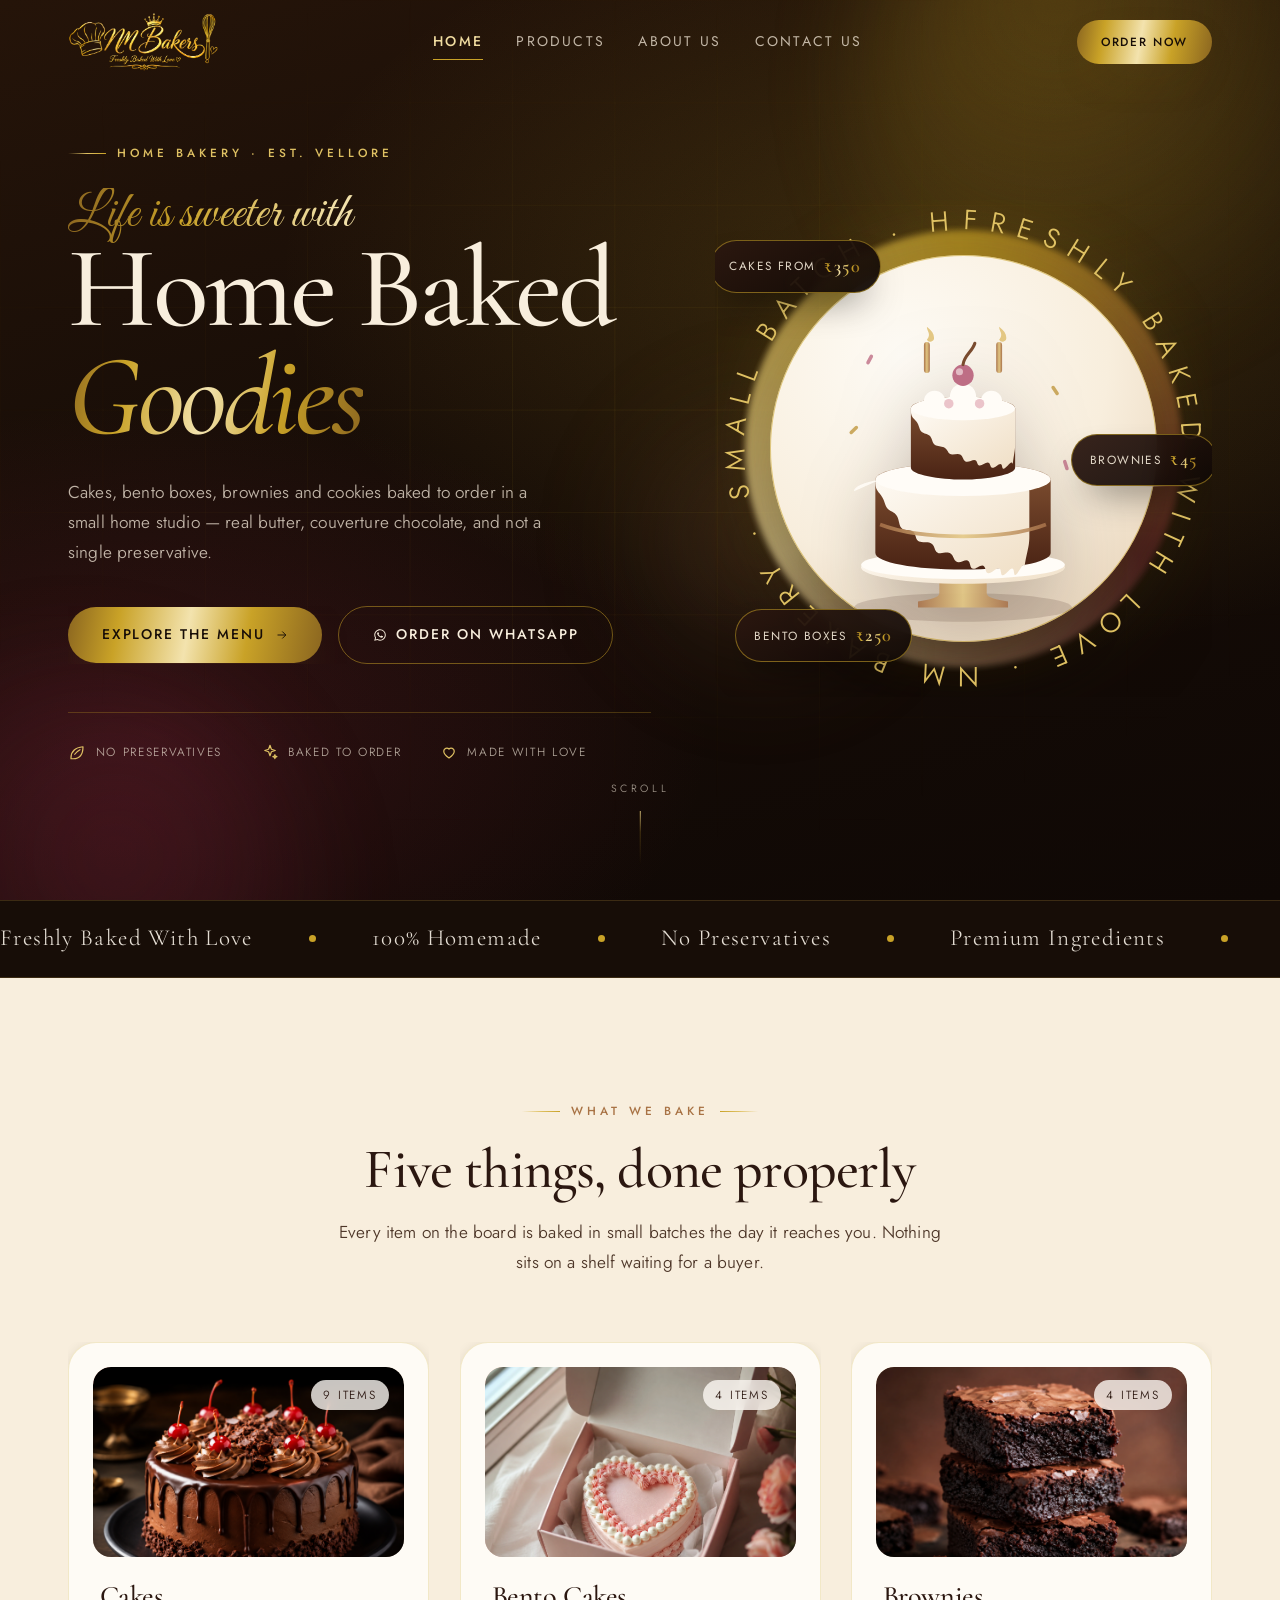
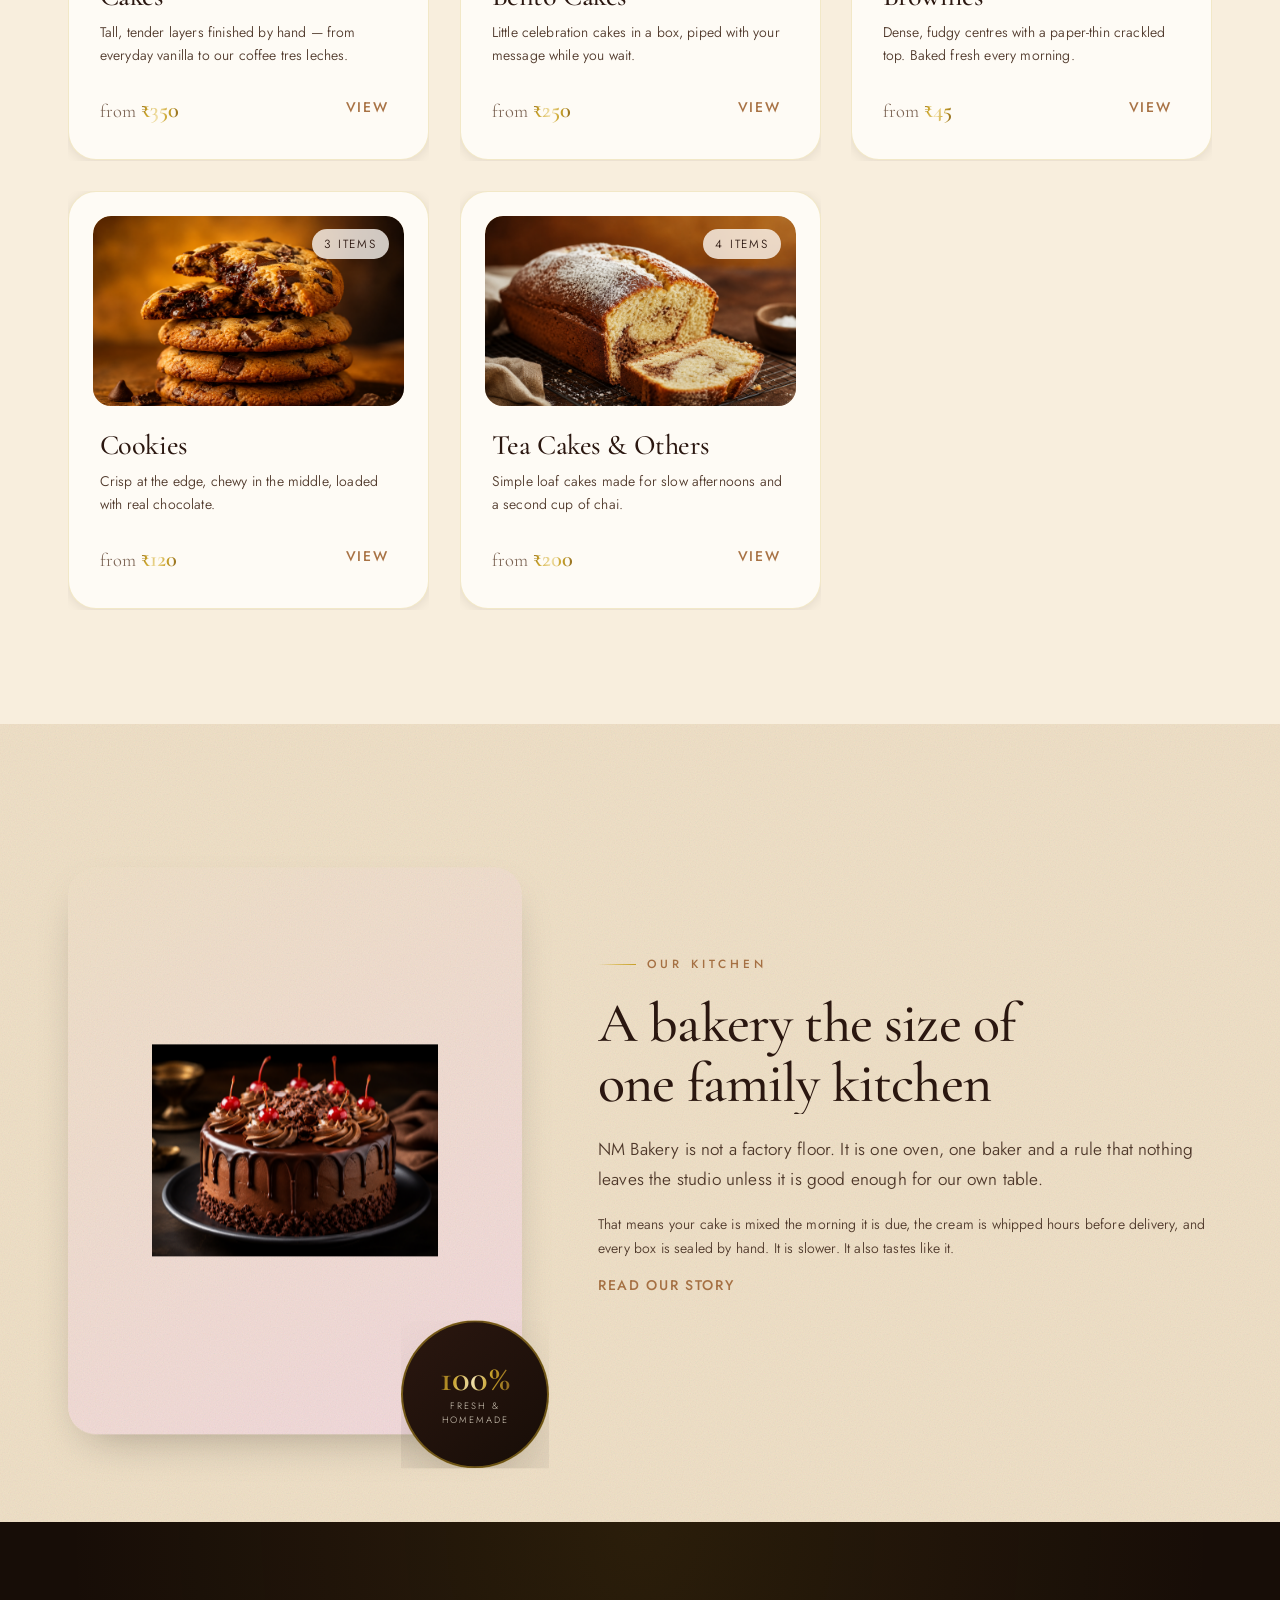
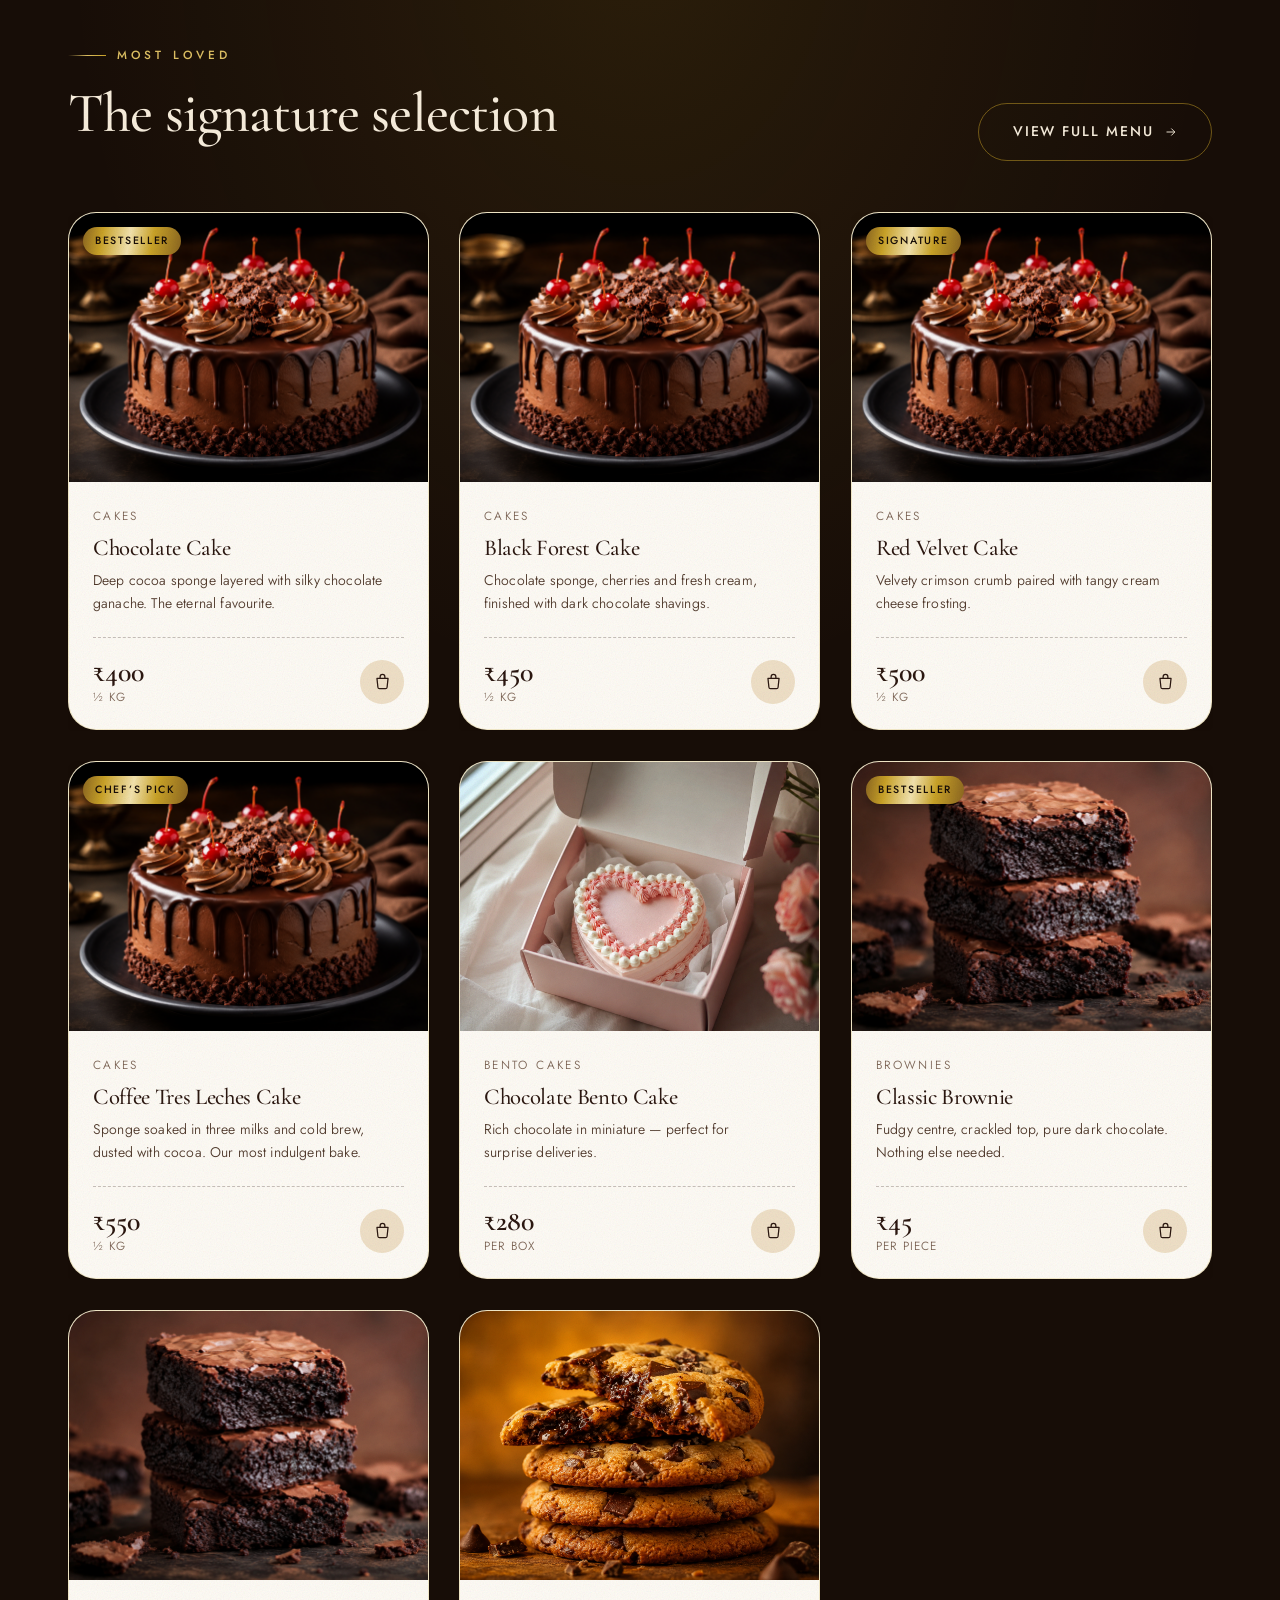
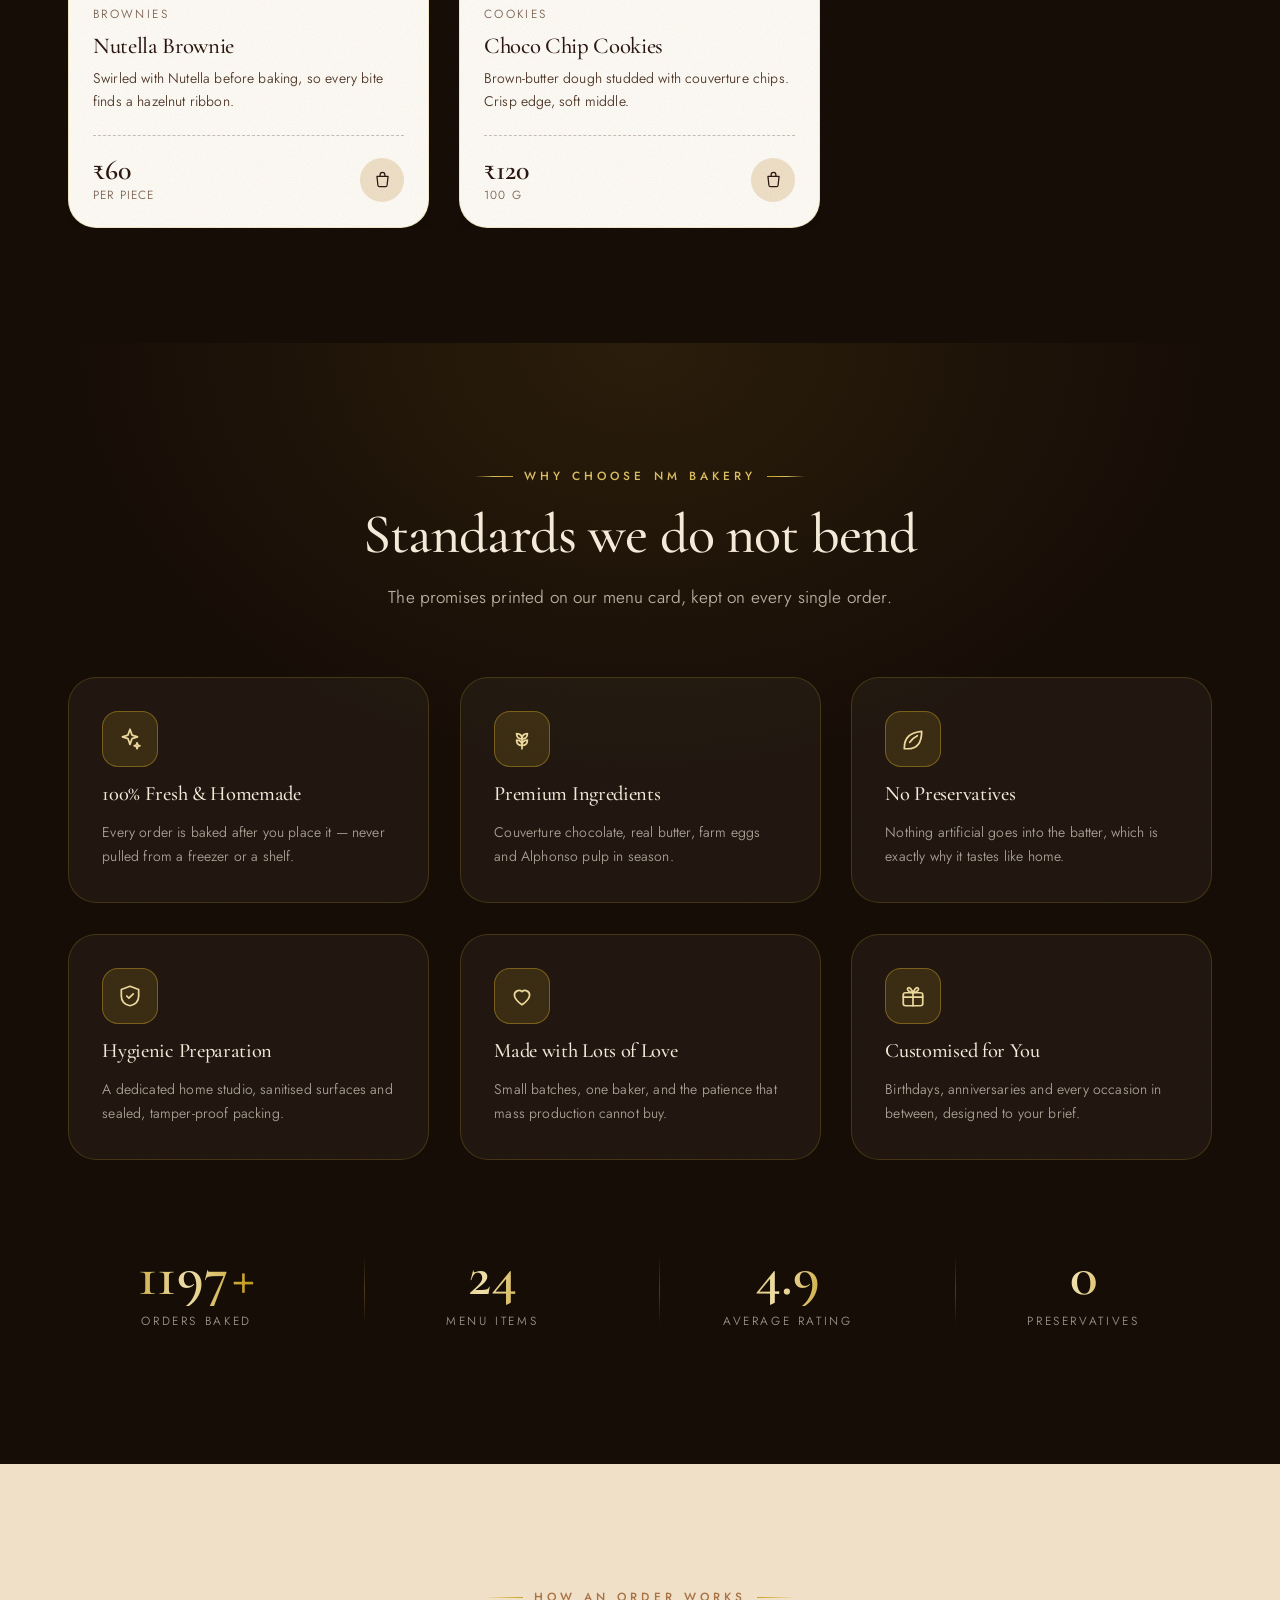
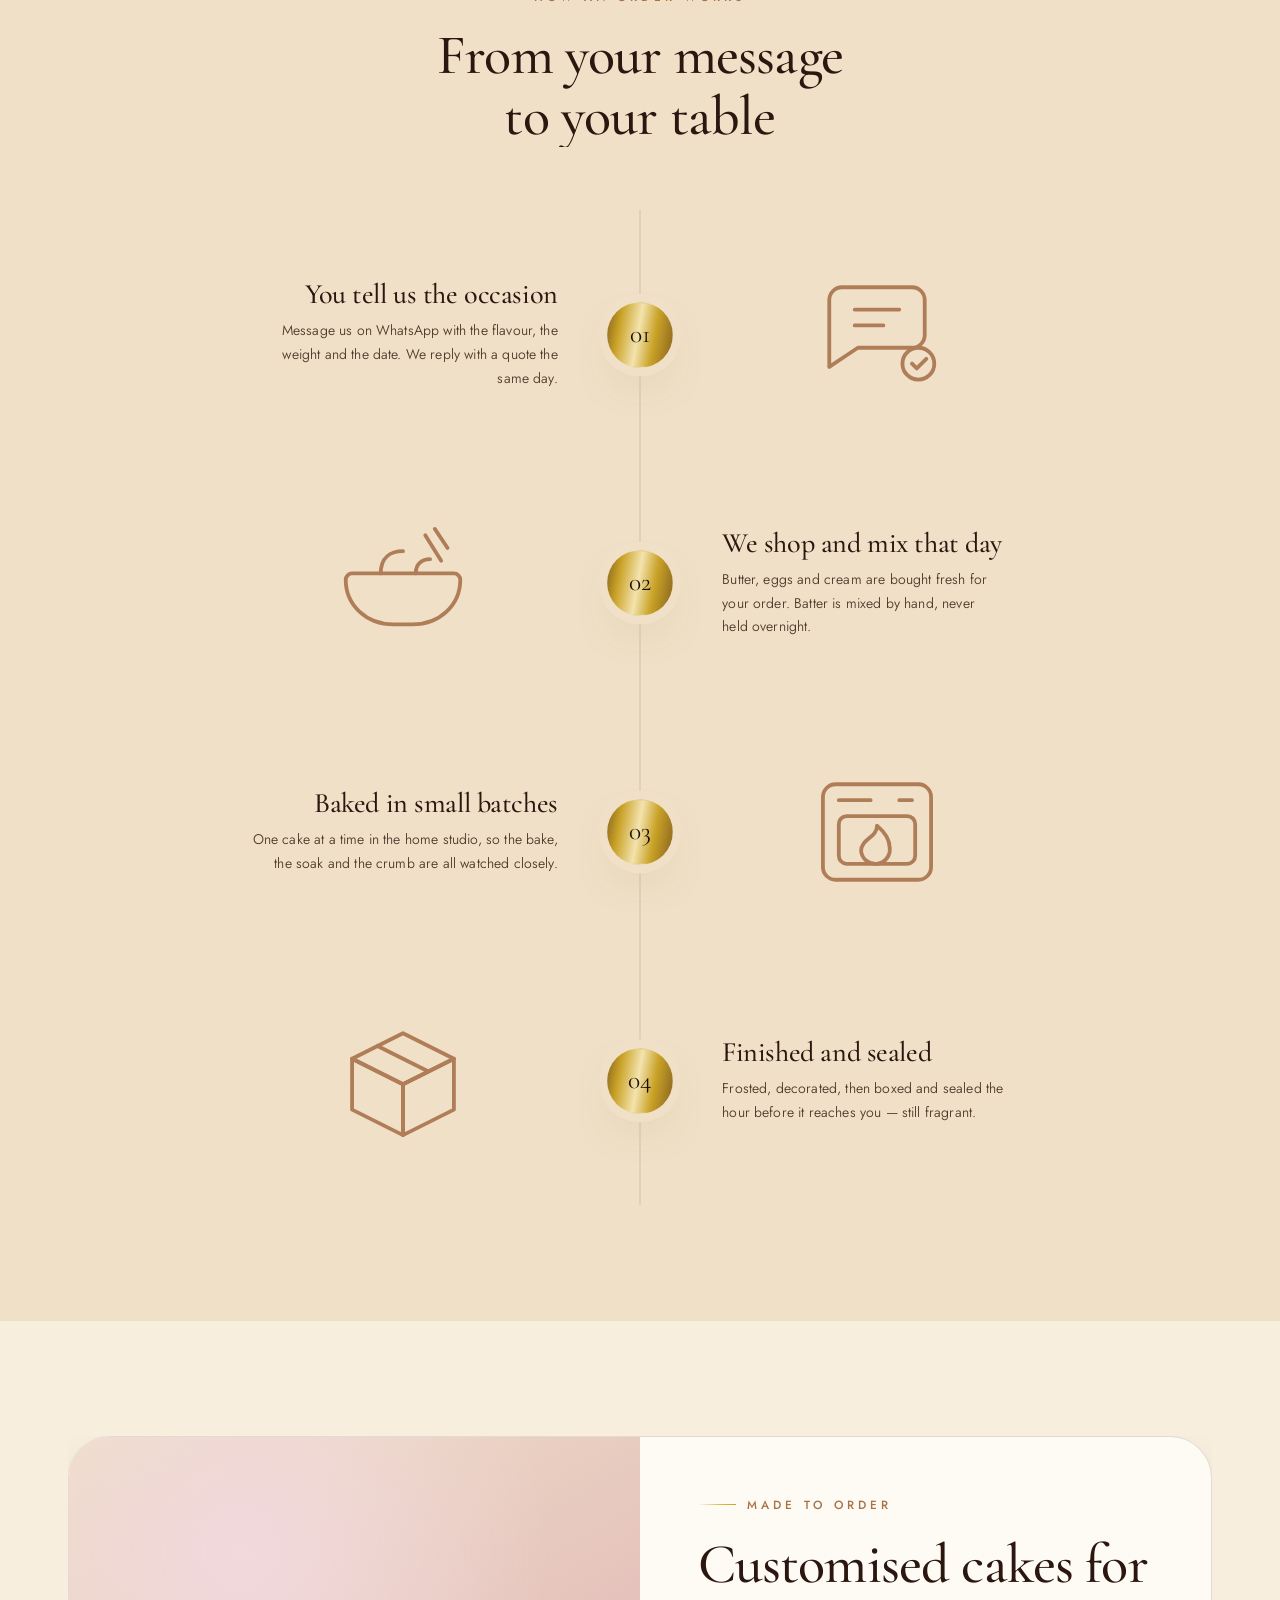
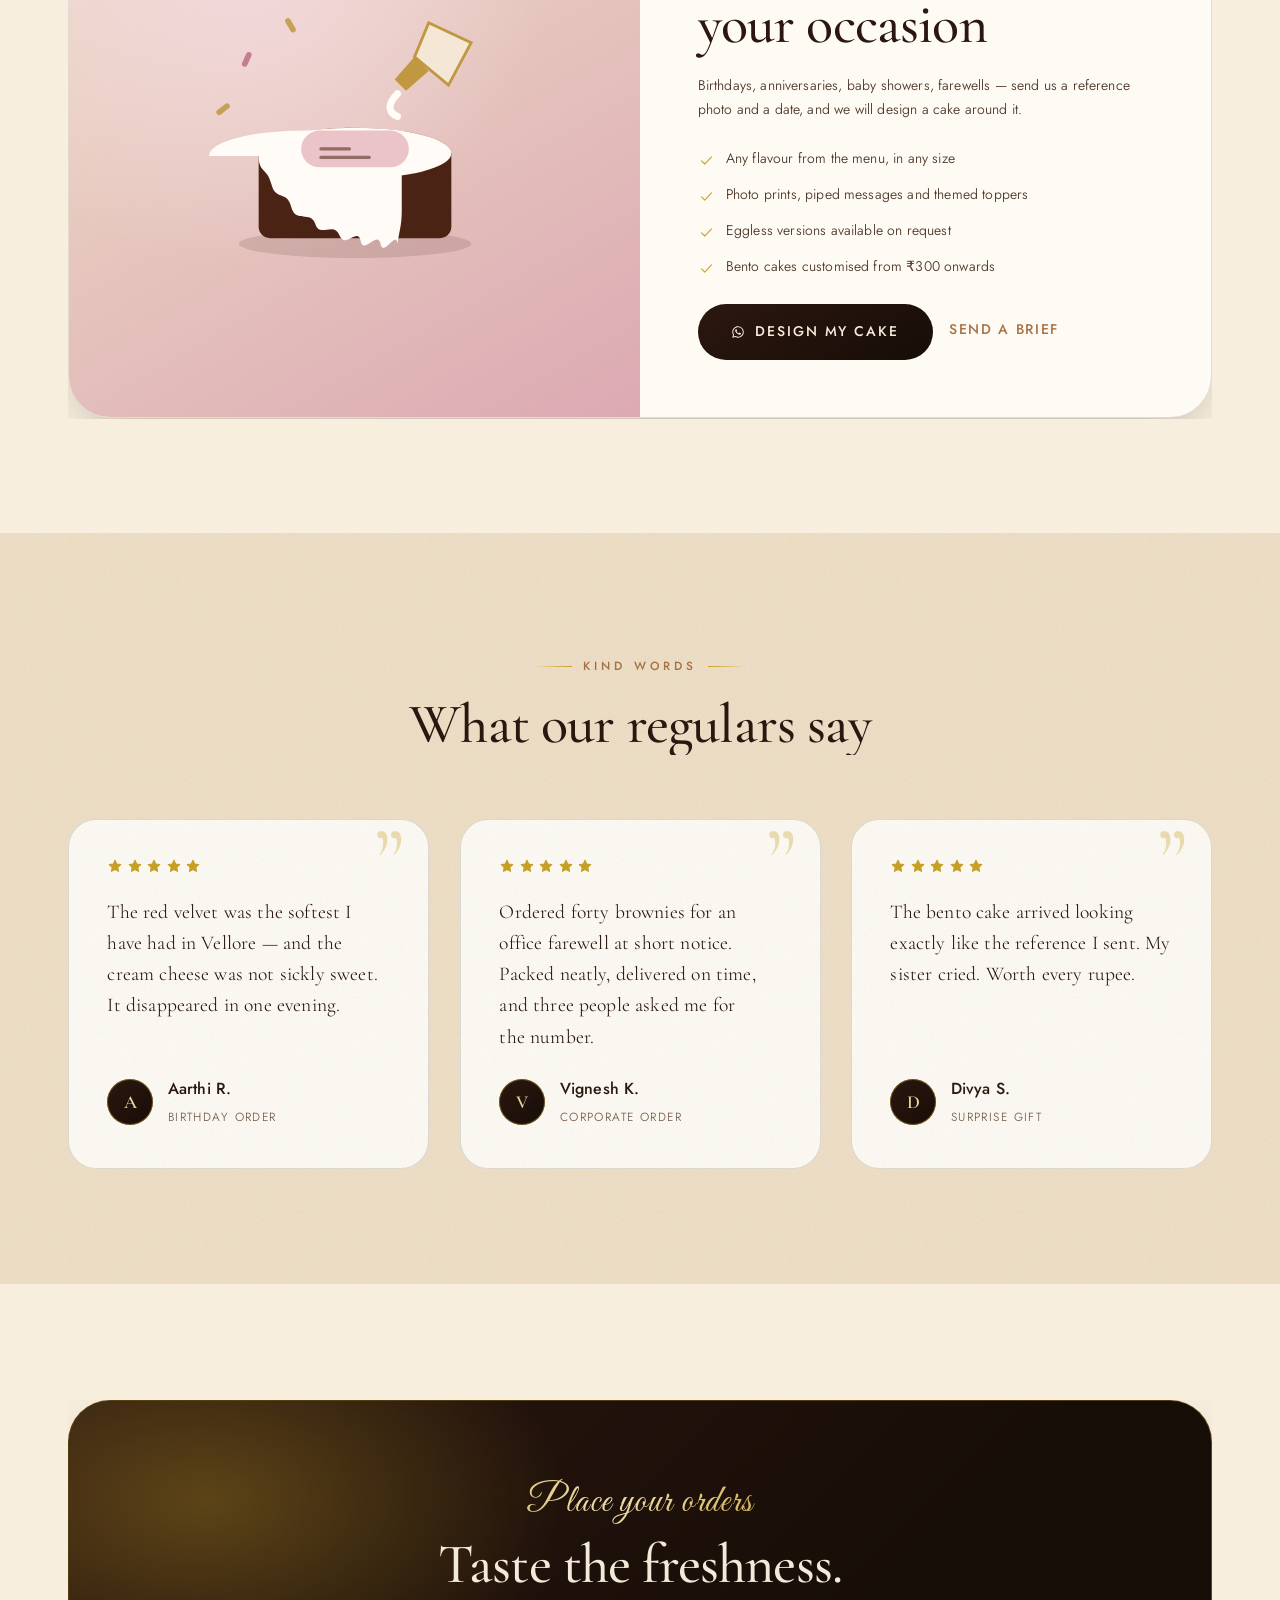
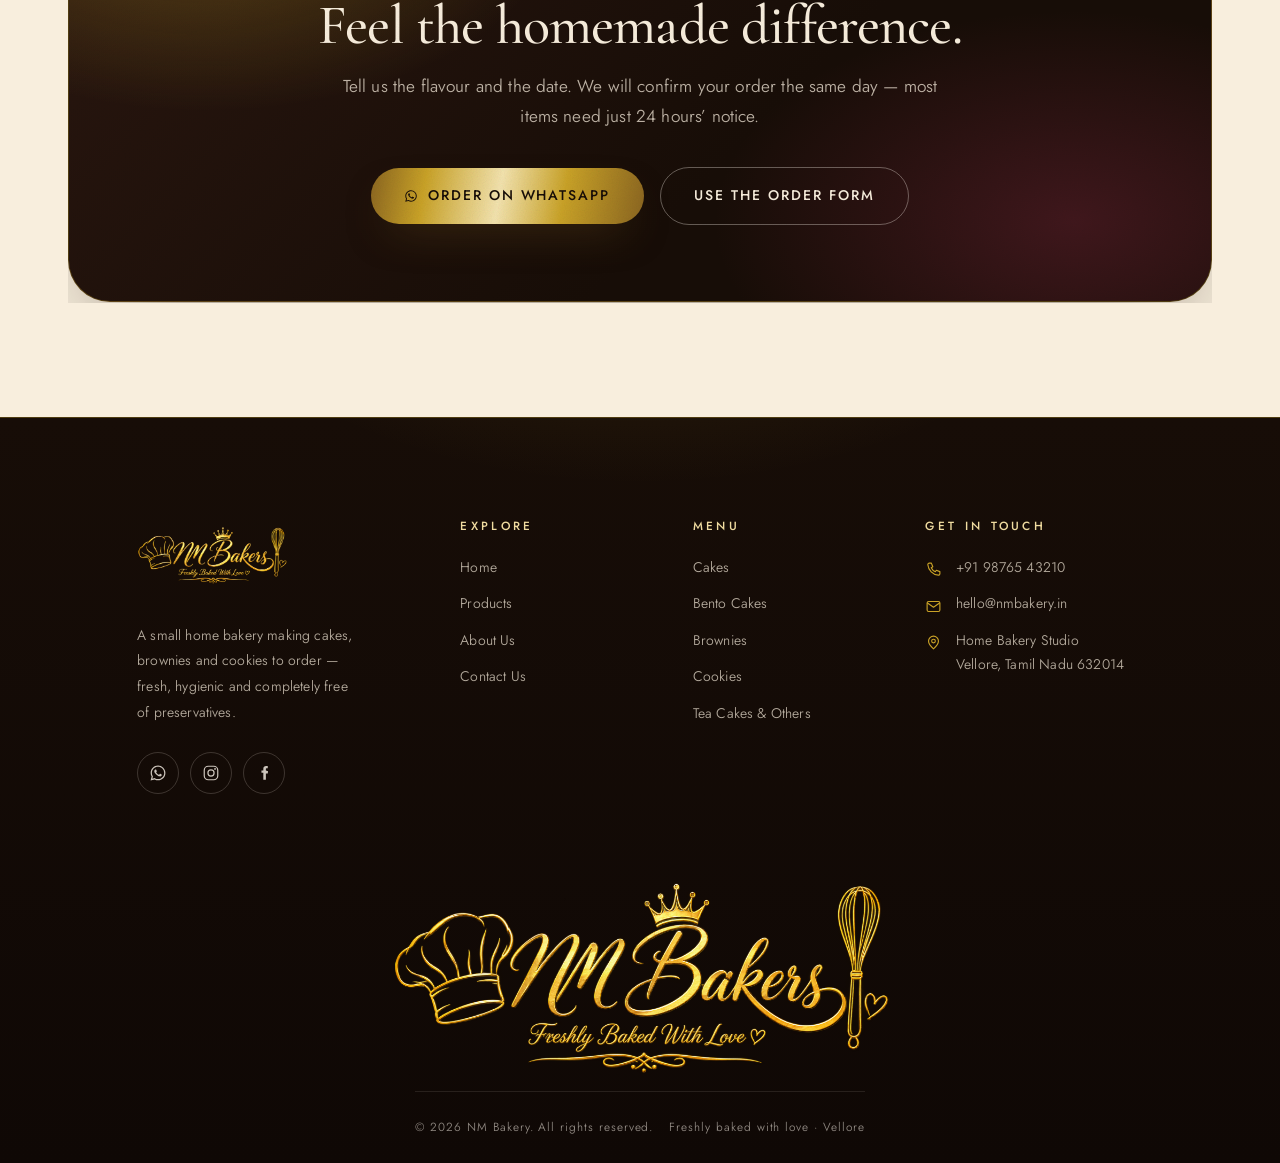
==== index.html @ 5888c844 "add some img" ====
<!DOCTYPE html>
<html lang="en">

<head>
  <meta charset="UTF-8">
  <meta name="viewport" content="width=device-width, initial-scale=1">
  <title>NM Bakery — Freshly Baked With Love | Premium Home Bakery</title>
  <meta name="description"
    content="NM Bakery bakes premium cakes, bento cakes, brownies, cookies and tea cakes fresh to order. 100% homemade, no preservatives, made with lots of love.">
  <meta name="theme-color" content="#170D07">

  <meta property="og:title" content="NM Bakery — Freshly Baked With Love">
  <meta property="og:description"
    content="Premium home-baked cakes, brownies and cookies. Made fresh to order, never from a shelf.">
  <meta property="og:type" content="website">

  <link rel="preconnect" href="https://fonts.googleapis.com">
  <link rel="preconnect" href="https://fonts.gstatic.com" crossorigin>
  <link
    href="https://fonts.googleapis.com/css2?family=Cormorant+Garamond:ital,wght@0,400;0,500;0,600;1,400;1,500&family=Great+Vibes&family=Jost:wght@300;400;500&display=swap"
    rel="stylesheet">

  <link rel="stylesheet" href="assets/css/base.css?v=6">
  <link rel="stylesheet" href="assets/css/layout.css?v=6">
  <link rel="stylesheet" href="assets/css/components.css?v=6">
  <link rel="stylesheet" href="assets/css/animations.css?v=6">
  <link rel="stylesheet" href="assets/css/pages.css?v=6">
</head>

<body class="has-dark-hero">
  <a class="skip-link" href="#main">Skip to content</a>
  <div class="scroll-progress" aria-hidden="true"></div>

  <!-- ======================================================================
     HEADER
     ====================================================================== -->
  <header class="site-header">
    <div class="container">
      <a class="brand" href="index.html" aria-label="NM Bakery home">
        <img src="./assets/images/logo.png" class="mainlogo" alt="">
      </a>

      <nav class="nav" aria-label="Primary">
        <a class="nav__link is-active" href="index.html">Home</a>
        <a class="nav__link" href="products.html">Products</a>
        <a class="nav__link" href="about.html">About Us</a>
        <a class="nav__link" href="contact.html">Contact Us</a>
      </nav>

      <div class="header__actions">
        <a class="btn btn--gold btn--sm" data-link="whatsapp"
          data-message="Hello NM Bakery! I would like to place an order." href="#" target="_blank" rel="noopener">Order
          Now</a>
        <button class="nav-toggle" type="button" aria-label="Open menu" aria-expanded="false" aria-controls="navDrawer">
          <span class="nav-toggle__bars" aria-hidden="true"><span></span><span></span><span></span></span>
        </button>
      </div>
    </div>
  </header>

  <!-- Mobile drawer -->
  <div class="nav-drawer" id="navDrawer" aria-hidden="true">
    <div class="nav-drawer__inner">
      <nav class="nav-drawer__list" aria-label="Mobile">
        <a class="is-active" href="index.html">Home</a>
        <a href="products.html">Products</a>
        <a href="about.html">About Us</a>
        <a href="contact.html">Contact Us</a>
      </nav>
      <div class="nav-drawer__meta">
        <p class="script" style="font-size:1.7rem">Life is sweeter with home baked goodies</p>
        <a class="btn btn--gold" style="margin-top:1.4rem" data-link="whatsapp" href="#" target="_blank"
          rel="noopener">Order on WhatsApp</a>
      </div>
    </div>
  </div>

  <main id="main">

    <!-- ====================================================================
       HERO — scroll-driven
       ==================================================================== -->
    <section class="hero grain" id="hero">
      <div class="hero__backdrop" aria-hidden="true">
        <span class="hero__orb hero__orb--1"></span>
        <span class="hero__orb hero__orb--2"></span>
        <span class="hero__orb hero__orb--3"></span>
      </div>
      <div class="hero__grid" aria-hidden="true"></div>

      <div class="container">
        <div class="hero__inner">

          <div class="hero__copy">
            <span class="eyebrow hero__eyebrow" data-reveal="fade">Home Bakery &middot; Est. Vellore</span>

            <span class="hero__script" data-reveal="up" data-delay="80">Life is sweeter with</span>

            <h1 class="hero__title" data-split>
              Home Baked<br><em>Goodies</em>
            </h1>

            <p class="lead hero__lead" data-reveal="up" data-delay="420">
              Cakes, bento boxes, brownies and cookies baked to order in a small home
              studio — real butter, couverture chocolate, and not a single preservative.
            </p>

            <div class="cluster hero__actions" data-reveal="up" data-delay="520">
              <a class="btn btn--gold" href="products.html">
                Explore the Menu
                <span class="btn-icon" data-icon="arrow"></span>
              </a>
              <a class="btn btn--ghost" data-link="whatsapp" href="#" target="_blank" rel="noopener">
                <span class="btn-icon" data-icon="whatsapp"></span>
                Order on WhatsApp
              </a>
            </div>

            <div class="hero__trust" data-reveal="up" data-delay="620">
              <span class="hero__trust-item"><span data-icon="leaf"></span><span>No preservatives</span></span>
              <span class="hero__trust-item"><span data-icon="sparkle"></span><span>Baked to order</span></span>
              <span class="hero__trust-item"><span data-icon="heart"></span><span>Made with love</span></span>
            </div>
          </div>

          <div class="hero__stage" data-reveal="scale" data-delay="240">
            <span class="hero__plate" aria-hidden="true"></span>
            <span class="hero__disc" aria-hidden="true"></span>

            <svg class="hero__ring" viewBox="0 0 100 100" aria-hidden="true">
              <defs>
                <path id="heroRingPath" d="M50 6 a44 44 0 1 1 -0.1 0" fill="none" />
              </defs>
              <text>
                <textPath href="#heroRingPath" startOffset="0">
                  Freshly baked with love &middot; NM Bakery &middot; Small batch &middot; Home baked goodies &middot;
                </textPath>
              </text>
            </svg>

            <div class="hero__cake" id="heroCake" aria-hidden="true"></div>

            <span class="hero__chip hero__chip--1">Cakes from <b>&#8377;350</b></span>
            <span class="hero__chip hero__chip--2">Brownies <b>&#8377;45</b></span>
            <span class="hero__chip hero__chip--3">Bento boxes <b>&#8377;250</b></span>
          </div>

        </div>
      </div>

      <div class="hero__cue" aria-hidden="true">
        <span>Scroll</span>
        <span class="hero__cue-track"></span>
      </div>
    </section>

    <!-- ====================================================================
       MARQUEE
       ==================================================================== -->
    <div class="marquee" aria-hidden="true">
      <div class="marquee__track">
        <span class="marquee__item">Freshly Baked With Love</span>
        <span class="marquee__item">100% Homemade</span>
        <span class="marquee__item">No Preservatives</span>
        <span class="marquee__item">Premium Ingredients</span>
        <span class="marquee__item">Customised Cakes</span>
        <span class="marquee__item">Baked To Order</span>
      </div>
    </div>

    <!-- ====================================================================
       CATEGORIES
       ==================================================================== -->
    <section class="section" id="categories">
      <div class="container">
        <div class="section-head is-centered" data-reveal="up">
          <span class="eyebrow is-centered">What we bake</span>
          <h2>Five things, done properly</h2>
          <p class="lead">Every item on the board is baked in small batches the day it reaches you.
            Nothing sits on a shelf waiting for a buyer.</p>
        </div>

        <div class="grid grid--3" id="categoryGrid"><!-- rendered from data.js --></div>
      </div>
    </section>

    <!-- ====================================================================
       STORY TEASER
       ==================================================================== -->
    <section class="section section--cream grain">
      <div class="container">
        <div class="split split--wide-right">
          <div class="split__media" data-parallax="0.06">
            <div class="frame frame--tall frame--art reveal-media">
              <div id="storyTeaserArt" aria-hidden="true"></div>
            </div>
            <span class="media-badge media-badge--br" data-reveal="scale">
              <b>100%</b><span>Fresh &amp; homemade</span>
            </span>
          </div>

          <div class="split__copy">
            <span class="eyebrow" data-reveal="up">Our kitchen</span>
            <h2 data-reveal="up" data-delay="60">A bakery the size of<br>one family kitchen</h2>
            <p class="lead" data-reveal="up" data-delay="140">
              NM Bakery is not a factory floor. It is one oven, one baker and a rule that
              nothing leaves the studio unless it is good enough for our own table.
            </p>
            <p data-reveal="up" data-delay="200" style="color:var(--ink-soft);font-size:var(--fs-small)">
              That means your cake is mixed the morning it is due, the cream is whipped
              hours before delivery, and every box is sealed by hand. It is slower. It also
              tastes like it.
            </p>
            <a class="link-arrow" href="about.html" data-reveal="up" data-delay="260">
              Read our story <span data-icon="arrow"></span>
            </a>
          </div>
        </div>
      </div>
    </section>

    <!-- ====================================================================
       SIGNATURE SELECTION
       ==================================================================== -->
    <section class="section section--dark grain">
      <div class="container">
        <div class="signature-head">
          <div class="section-head" data-reveal="up">
            <span class="eyebrow">Most loved</span>
            <h2>The signature selection</h2>
          </div>
          <a class="btn btn--ghost" href="products.html" data-reveal="up" data-delay="120">
            View full menu <span class="btn-icon" data-icon="arrow"></span>
          </a>
        </div>

        <div class="product-grid" id="featuredGrid"><!-- rendered from data.js --></div>
      </div>
    </section>

    <!-- ====================================================================
       VALUES + STATS (dark)
       ==================================================================== -->
    <section class="section section--dark grain">
      <div class="container">
        <div class="section-head is-centered" data-reveal="up">
          <span class="eyebrow is-centered">Why choose NM Bakery</span>
          <h2>Standards we do not bend</h2>
          <p class="lead">The promises printed on our menu card, kept on every single order.</p>
        </div>

        <div class="grid grid--3" id="valuesGrid"><!-- rendered from data.js --></div>

        <div class="stats" style="margin-top:clamp(3rem,6vw,4.5rem)" data-reveal="up">
          <div class="stat">
            <span class="stat__num"><span data-count="1200">0</span>+</span>
            <span class="stat__label">Orders baked</span>
          </div>
          <div class="stat">
            <span class="stat__num"><span data-count="24">0</span></span>
            <span class="stat__label">Menu items</span>
          </div>
          <div class="stat">
            <span class="stat__num"><span data-count="4.9">0</span></span>
            <span class="stat__label">Average rating</span>
          </div>
          <div class="stat">
            <span class="stat__num"><span data-count="0">0</span></span>
            <span class="stat__label">Preservatives</span>
          </div>
        </div>
      </div>
    </section>

    <!-- ====================================================================
       PROCESS — scroll story
       ==================================================================== -->
    <section class="section section--cream">
      <div class="container container--narrow">
        <div class="section-head is-centered" data-reveal="up">
          <span class="eyebrow is-centered">How an order works</span>
          <h2>From your message to your table</h2>
        </div>

        <div class="story-track" id="storyTrack">
          <div class="story-line" aria-hidden="true"><span class="story-line__fill"></span></div>
          <div id="storySteps"><!-- rendered from data.js --></div>
        </div>
      </div>
    </section>

    <!-- ====================================================================
       CUSTOM ORDERS
       ==================================================================== -->
    <section class="section">
      <div class="container">
        <div class="custom-panel" data-reveal="rise">
          <div class="custom-panel__art">
            <div id="customArt" aria-hidden="true"></div>
          </div>
          <div class="custom-panel__copy">
            <span class="eyebrow">Made to order</span>
            <h2>Customised cakes for<br>your occasion</h2>
            <p style="color:var(--ink-soft);font-size:var(--fs-small)">
              Birthdays, anniversaries, baby showers, farewells — send us a reference photo
              and a date, and we will design a cake around it.
            </p>
            <ul class="custom-panel__list">
              <li><span data-icon="check"></span><span>Any flavour from the menu, in any size</span></li>
              <li><span data-icon="check"></span><span>Photo prints, piped messages and themed toppers</span></li>
              <li><span data-icon="check"></span><span>Eggless versions available on request</span></li>
              <li><span data-icon="check"></span><span>Bento cakes customised from &#8377;300 onwards</span></li>
            </ul>
            <div class="cluster">
              <a class="btn" data-link="whatsapp"
                data-message="Hello NM Bakery! I would like a customised cake. Here are the details:" href="#"
                target="_blank" rel="noopener">
                <span class="btn-icon" data-icon="whatsapp"></span> Design my cake
              </a>
              <a class="link-arrow" href="contact.html">Send a brief <span data-icon="arrow"></span></a>
            </div>
          </div>
        </div>
      </div>
    </section>

    <!-- ====================================================================
       TESTIMONIALS
       ==================================================================== -->
    <section class="section section--cream grain">
      <div class="container">
        <div class="section-head is-centered" data-reveal="up">
          <span class="eyebrow is-centered">Kind words</span>
          <h2>What our regulars say</h2>
        </div>
        <div class="grid grid--3" id="reviewGrid"><!-- rendered from data.js --></div>
      </div>
    </section>

    <!-- ====================================================================
       CTA
       ==================================================================== -->
    <section class="section">
      <div class="container">
        <div class="cta-band grain" data-reveal="rise">
          <p class="script">Place your orders</p>
          <h2>Taste the freshness.<br>Feel the homemade difference.</h2>
          <p class="lead">Tell us the flavour and the date. We will confirm your order the same day —
            most items need just 24 hours&rsquo; notice.</p>
          <div class="cluster" style="justify-content:center">
            <a class="btn btn--gold" data-link="whatsapp" href="#" target="_blank" rel="noopener">
              <span class="btn-icon" data-icon="whatsapp"></span> Order on WhatsApp
            </a>
            <a class="btn btn--outline-light" href="contact.html">Use the order form</a>
          </div>
        </div>
      </div>
    </section>

  </main>

  <!-- ======================================================================
     FOOTER
     ====================================================================== -->
  <footer class="site-footer">
    <div class="container footer-all" >
      <div class="footer__grid">

        <div class="footer__brand">
          <a class="brand" href="index.html">
            <img src="./assets/images/logo.png" class="mainlogo" alt="">
          </a>
          <p class="footer__about">
            A small home bakery making cakes, brownies and cookies to order —
            fresh, hygienic and completely free of preservatives.
          </p>
          <div class="footer__socials">
            <a data-link="whatsapp" href="#" target="_blank" rel="noopener" aria-label="WhatsApp"><span
                data-icon="whatsapp"></span></a>
            <a data-link="instagram" href="#" target="_blank" rel="noopener" aria-label="Instagram"><span
                data-icon="instagram"></span></a>
            <a data-link="facebook" href="#" target="_blank" rel="noopener" aria-label="Facebook"><span
                data-icon="facebook"></span></a>
          </div>
        </div>

        <div>
          <h4 class="footer__title">Explore</h4>
          <ul class="footer__list">
            <li><a href="index.html">Home</a></li>
            <li><a href="products.html">Products</a></li>
            <li><a href="about.html">About Us</a></li>
            <li><a href="contact.html">Contact Us</a></li>
          </ul>
        </div>

        <div>
          <h4 class="footer__title">Menu</h4>
          <ul class="footer__list">
            <li><a href="products.html#cakes">Cakes</a></li>
            <li><a href="products.html#bento">Bento Cakes</a></li>
            <li><a href="products.html#brownies">Brownies</a></li>
            <li><a href="products.html#cookies">Cookies</a></li>
            <li><a href="products.html#teacakes">Tea Cakes &amp; Others</a></li>
          </ul>
        </div>

        <div>
          <h4 class="footer__title">Get in touch</h4>
          <ul class="footer__list">
            <li class="footer__contact-item">
              <span data-icon="phone"></span>
              <a data-link="tel" href="#"><span data-config="phoneDisplay">+91 98765 43210</span></a>
            </li>
            <li class="footer__contact-item">
              <span data-icon="mail"></span>
              <a data-link="mail" href="#"><span data-config="email">hello@nmbakery.in</span></a>
            </li>
            <li class="footer__contact-item">
              <span data-icon="pin"></span>
              <span>
                <span data-config="addressLine1">Home Bakery Studio</span><br>
                <span data-config="addressLine2">Vellore, Tamil Nadu</span>
              </span>
            </li>
          </ul>
        </div>

      </div>

      <img class="footer__watermark" src="./assets/images/logo.png" aria-hidden="true"></img>

      <div class="footer__bar">
        <span>&copy; <span data-year>2026</span> NM Bakery. All rights reserved.</span>
        <span>Freshly baked with love &middot; Vellore</span>
      </div>
    </div>
  </footer>

  <a class="floating-order" data-link="whatsapp" href="#" target="_blank" rel="noopener">
    <span class="floating-order__icon" data-icon="whatsapp"></span>
    <span>Order now</span>
  </a>

  <script src="assets/js/data.js?v=6"></script>
  <script src="assets/js/visuals.js?v=6"></script>
  <script src="assets/js/scroll.js?v=6"></script>
  <script src="assets/js/app.js?v=6"></script>
  <script>
    // Home-page-only artwork
    document.addEventListener('DOMContentLoaded', function () {
      var teaser = document.getElementById('storyTeaserArt');
      if (teaser && window.NM_ART) teaser.innerHTML = window.NM_ART.get('cake', ['#8A5A34', '#4A2314']);
    });
  </script>
</body>

</html>
---- assets/css/base.css ----
/* ==========================================================================
   NM BAKERY — base.css
   Design tokens, reset, typography, utilities, buttons
   ========================================================================== */

/* --------------------------------------------------------------------------
   1. Design tokens
   -------------------------------------------------------------------------- */
:root {

  /* ---- Deep neutrals: the base of the luxury scheme ---- */
  --noir: #0F0805;
  --espresso: #170D07;
  --cocoa: #2B1710;
  --choco: #45261A;
  --mocha: #6B3F28;
  --caramel: #A87244;

  /* ---- Metallic gold ramp ----
     A single flat gold reads as mustard. Real metal needs a dark edge, a
     mid tone and a bright highlight, which is what --grad-gold provides. */
  --gold-deep: #8A6520;
  --gold: #C9A227;
  --gold-mid: #DFC163;
  --gold-soft: #F0DCA0;
  --gold-glow: rgba(201, 162, 39, .32);
  --grad-gold: linear-gradient(100deg, #8A6520 0%, #C9A227 20%, #F3E3AE 47%, #C9A227 70%, #8A6520 100%);
  --grad-gold-warm: linear-gradient(120deg, #A87244 0%, #C9A227 55%, #E8CE7C 100%);

  /* ---- Accent: deep wine instead of dusty rose ---- */
  --wine: #7A1F35;
  --rose: #8E2A44;
  --blush: #F2D9DD;
  --blush-deep: #DCA9B3;

  /* ---- Light surfaces ---- */
  --ivory: #FEFBF5;
  --cream: #F8EEDD;
  --cream-2: #EFE0C7;

  /* Semantic */
  --bg: var(--cream);
  --surface: var(--ivory);
  --ink: #1A0E08;
  --ink-soft: #4E3729;
  --ink-muted: #7A6252;
  --line: rgba(43, 23, 16, .14);
  --line-strong: rgba(43, 23, 16, .26);

  /* Typography */
  --font-display: "Cormorant Garamond", "Playfair Display", Georgia, "Times New Roman", serif;
  --font-script: "Great Vibes", "Segoe Script", "Brush Script MT", cursive;
  --font-body: "Jost", "Inter", -apple-system, BlinkMacSystemFont, "Segoe UI", Roboto, sans-serif;

  /* Fluid type scale */
  --fs-hero: clamp(3rem, 9vw, 7.5rem);
  --fs-h1: clamp(2.5rem, 6vw, 4.75rem);
  --fs-h2: clamp(2rem, 4.4vw, 3.5rem);
  --fs-h3: clamp(1.35rem, 2.2vw, 1.85rem);
  --fs-lead: clamp(1.02rem, 1.35vw, 1.2rem);
  --fs-body: 1rem;
  --fs-small: .875rem;
  --fs-micro: .74rem;

  /* Spacing */
  --space-xs: .5rem;
  --space-sm: 1rem;
  --space-md: 1.75rem;
  --space-lg: 3rem;
  --space-xl: 5rem;
  --section-y: clamp(4.5rem, 9vw, 8.5rem);

  /* Layout */
  --container: 1240px;
  --container-narrow: 880px;
  --gutter: clamp(1.25rem, 4vw, 3rem);
  --header-h: 84px;

  /* Shape & depth */
  --radius-sm: 10px;
  --radius: 18px;
  --radius-lg: 28px;
  --radius-xl: 42px;
  --shadow-sm: 0 2px 12px rgba(23, 13, 7, .09);
  --shadow: 0 18px 46px -20px rgba(23, 13, 7, .36);
  --shadow-lg: 0 40px 92px -34px rgba(23, 13, 7, .52);
  --shadow-gold: 0 18px 44px -20px rgba(138, 101, 32, .55);

  /* Motion */
  --ease: cubic-bezier(.22, .61, .36, 1);
  --ease-out: cubic-bezier(.16, 1, .3, 1);
  --dur: .5s;
  --dur-slow: .9s;
}

/* --------------------------------------------------------------------------
   2. Reset
   -------------------------------------------------------------------------- */
*,
*::before,
*::after {
  box-sizing: border-box;
}

* {
  margin: 0;
}

html {
  -webkit-text-size-adjust: 100%;
  scroll-behavior: smooth;
  scroll-padding-top: calc(var(--header-h) + 20px);
}

body {
  background: var(--bg);
  color: var(--ink);
  font-family: var(--font-body);
  font-size: var(--fs-body);
  font-weight: 350;
  line-height: 1.7;
  letter-spacing: .01em;
  -webkit-font-smoothing: antialiased;
  -moz-osx-font-smoothing: grayscale;
  overflow-x: hidden;
}

img,
svg,
video,
canvas {
  display: block;
  max-width: 100%;
}

img {
  height: auto;
}

button,
input,
select,
textarea {
  font: inherit;
  color: inherit;
}

button {
  background: none;
  border: 0;
  cursor: pointer;
}

a {
  color: inherit;
  text-decoration: none;
}

ul,
ol {
  list-style: none;
  padding: 0;
}

:focus-visible {
  outline: 2px solid var(--gold);
  outline-offset: 3px;
  border-radius: 4px;
}

::selection {
  background: var(--blush-deep);
  color: var(--cocoa);
}

::-webkit-scrollbar {
  width: 11px;
}

::-webkit-scrollbar-track {
  background: var(--cream-2);
}

::-webkit-scrollbar-thumb {
  background: linear-gradient(var(--caramel), var(--cocoa));
  border-radius: 99px;
  border: 3px solid var(--cream-2);
}

/* --------------------------------------------------------------------------
   3. Typography
   -------------------------------------------------------------------------- */
h1,
h2,
h3,
h4 {
  font-family: var(--font-display);
  font-weight: 500;
  line-height: 1.08;
  letter-spacing: -.015em;
  color: var(--cocoa);
  text-wrap: balance;
}

h1 {
  font-size: var(--fs-h1);
}

h2 {
  font-size: var(--fs-h2);
}

h3 {
  font-size: var(--fs-h3);
}

p {
  text-wrap: pretty;
}

.script {
  font-family: var(--font-script);
  font-weight: 400;
  letter-spacing: .02em;
  color: var(--rose);
  line-height: 1.3;
}

.lead {
  font-size: var(--fs-lead);
  color: var(--ink-soft);
  line-height: 1.75;
  max-width: 62ch;
}

.eyebrow {
  display: inline-flex;
  align-items: center;
  gap: .7rem;
  font-size: var(--fs-micro);
  font-weight: 500;
  letter-spacing: .34em;
  text-transform: uppercase;
  color: var(--caramel);
}

.eyebrow::before {
  content: "";
  width: 38px;
  height: 1px;
  background: linear-gradient(90deg, transparent, var(--gold-mid), var(--gold));
}

.eyebrow.is-centered::after {
  content: "";
  width: 38px;
  height: 1px;
  background: linear-gradient(90deg, var(--gold), var(--gold-mid), transparent);
}

.gold-text,
.gold-foil {
  background: var(--grad-gold);
  -webkit-background-clip: text;
  background-clip: text;
  color: transparent;
}

/* --------------------------------------------------------------------------
   4. Layout utilities
   -------------------------------------------------------------------------- */
.container {
  width: 100%;
  max-width: var(--container);
  margin-inline: auto;
  padding-inline: var(--gutter);
}

.container--narrow {
  max-width: var(--container-narrow);
}

.section {
  padding-block: var(--section-y);
  position: relative;
}

.section--tight {
  padding-block: clamp(3rem, 6vw, 5rem);
}

.section--cream {
  background: var(--cream-2);
}

/* Flat base rather than a vertical gradient: two dark sections in a row
   then merge into one chapter instead of showing a seam where the end of
   one gradient meets the start of the next. */
.section--dark {
  background:
    radial-gradient(70% 60% at 50% 0%, rgba(201, 162, 39, .11), transparent 64%),
    var(--espresso);
  color: var(--cream);
}

.section--dark h2,
.section--dark h3 {
  color: var(--cream);
}

.section--dark .lead {
  color: rgba(248, 238, 221, .72);
}

.section--dark .eyebrow {
  color: var(--gold-mid);
}

.section--dark .btn--ghost {
  --btn-fg: var(--cream);
  border-color: rgba(201, 162, 39, .5);
}

.section--dark .btn--ghost:hover {
  color: var(--espresso);
}

.section-head {
  max-width: 660px;
  margin-bottom: clamp(2.5rem, 5vw, 4rem);
}

.section-head.is-centered {
  margin-inline: auto;
  text-align: center;
}

.section-head .eyebrow {
  margin-bottom: 1.1rem;
}

.section-head h2 {
  margin-bottom: 1.1rem;
}

.section-head.is-centered .lead {
  margin-inline: auto;
}

.grid {
  display: grid;
  gap: clamp(1.25rem, 2.4vw, 2rem);
}

.grid--2 {
  grid-template-columns: repeat(2, 1fr);
}

.grid--3 {
  grid-template-columns: repeat(3, 1fr);
}

.grid--4 {
  grid-template-columns: repeat(4, 1fr);
}

.stack {
  display: flex;
  flex-direction: column;
  gap: var(--space-sm);
}

.cluster {
  display: flex;
  flex-wrap: wrap;
  align-items: center;
  gap: var(--space-sm);
}

.is-centered {
  text-align: center;
}

.sr-only {
  position: absolute;
  width: 1px;
  height: 1px;
  padding: 0;
  margin: -1px;
  overflow: hidden;
  clip: rect(0 0 0 0);
  white-space: nowrap;
  border: 0;
}

.skip-link {
  position: absolute;
  top: -100px;
  left: 1rem;
  z-index: 999;
  padding: .7rem 1.2rem;
  background: var(--cocoa);
  color: var(--cream);
  border-radius: 0 0 var(--radius-sm) var(--radius-sm);
}

.skip-link:focus {
  top: 0;
}

.rule-ornament {
  display: flex;
  align-items: center;
  justify-content: center;
  gap: 1rem;
  color: var(--gold);
}

.rule-ornament::before,
.rule-ornament::after {
  content: "";
  height: 1px;
  flex: 1;
  max-width: 130px;
  background: linear-gradient(90deg, transparent, var(--gold-glow), var(--gold));
}

.rule-ornament::after {
  background: linear-gradient(90deg, var(--gold), var(--gold-glow), transparent);
}

/* --------------------------------------------------------------------------
   5. Buttons & links
   -------------------------------------------------------------------------- */
.btn {
  --btn-bg: linear-gradient(150deg, var(--cocoa), var(--espresso));
  --btn-fg: var(--cream);
  position: relative;
  display: inline-flex;
  align-items: center;
  justify-content: center;
  gap: .6rem;
  padding: 1rem 2.1rem;
  border-radius: 999px;
  background: var(--btn-bg);
  color: var(--btn-fg);
  font-size: var(--fs-small);
  font-weight: 500;
  letter-spacing: .14em;
  text-transform: uppercase;
  white-space: nowrap;
  overflow: hidden;
  isolation: isolate;
  transition: transform var(--dur) var(--ease-out),
    box-shadow var(--dur) var(--ease-out),
    color var(--dur) var(--ease-out),
    border-color var(--dur) var(--ease-out);
}

.btn::before {
  content: "";
  position: absolute;
  inset: 0;
  z-index: -1;
  background: var(--grad-gold);
  transform: translateY(101%);
  transition: transform .55s var(--ease-out);
}

.btn:hover {
  transform: translateY(-3px);
  box-shadow: var(--shadow-gold);
  color: var(--espresso);
}

.btn:hover::before {
  transform: translateY(0);
}

.btn:active {
  transform: translateY(-1px);
}

.btn--ghost {
  --btn-bg: transparent;
  --btn-fg: var(--cocoa);
  border: 1px solid var(--gold);
}

.btn--ghost:hover {
  color: var(--espresso);
  border-color: transparent;
}

/* Solid gold leaf — the primary call to action */
.btn--gold {
  --btn-bg: var(--grad-gold);
  --btn-fg: var(--espresso);
  box-shadow: var(--shadow-gold);
}

.btn--gold::before {
  background: linear-gradient(150deg, var(--cocoa), var(--espresso));
}

.btn--gold:hover {
  color: var(--gold-soft);
}

.btn--light {
  --btn-bg: var(--cream);
  --btn-fg: var(--espresso);
}

.btn--outline-light {
  --btn-bg: transparent;
  --btn-fg: var(--cream);
  border: 1px solid rgba(251, 244, 234, .34);
}

.btn--sm {
  padding: .72rem 1.5rem;
  font-size: var(--fs-micro);
}

.btn-icon {
  width: 1em;
  height: 1em;
  flex: none;
}

.link-arrow {
  display: inline-flex;
  align-items: center;
  gap: .55rem;
  font-size: var(--fs-small);
  font-weight: 500;
  letter-spacing: .12em;
  text-transform: uppercase;
  color: var(--caramel);
  padding-bottom: 3px;
  background-image: linear-gradient(var(--gold), var(--gold));
  background-size: 0% 1px;
  background-repeat: no-repeat;
  background-position: 0 100%;
  transition: background-size .45s var(--ease-out), color .3s;
}

.link-arrow:hover {
  color: var(--cocoa);
  background-size: 100% 1px;
}

.link-arrow svg {
  transition: transform .4s var(--ease-out);
}

.link-arrow:hover svg {
  transform: translateX(5px);
}

/* --------------------------------------------------------------------------
   6. Paper grain texture
   -------------------------------------------------------------------------- */
.grain::after {
  content: "";
  position: absolute;
  inset: 0;
  pointer-events: none;
  opacity: .3;
  mix-blend-mode: multiply;
  background-image: url("data:image/svg+xml,%3Csvg xmlns='http://www.w3.org/2000/svg' width='180' height='180'%3E%3Cfilter id='n'%3E%3CfeTurbulence type='fractalNoise' baseFrequency='.85' numOctaves='3'/%3E%3C/filter%3E%3Crect width='100%25' height='100%25' filter='url(%23n)' opacity='.42'/%3E%3C/svg%3E");
}

/* --------------------------------------------------------------------------
   7. Responsive
   -------------------------------------------------------------------------- */
@media (max-width: 1024px) {
  .grid--4 {
    grid-template-columns: repeat(2, 1fr);
  }

  .grid--3 {
    grid-template-columns: repeat(2, 1fr);
  }
}

@media (max-width: 680px) {
  :root {
    --header-h: 70px;
  }

  .grid--2,
  .grid--3,
  .grid--4 {
    grid-template-columns: 1fr;
  }

  .btn {
    padding: .9rem 1.7rem;
  }
}
---- assets/css/layout.css ----
/* ==========================================================================
   NM BAKERY — layout.css
   Header, navigation, page banner, marquee, footer
   ========================================================================== */

/* --------------------------------------------------------------------------
   1. Scroll progress bar
   -------------------------------------------------------------------------- */
.scroll-progress {
  position: fixed;
  inset: 0 auto auto 0;
  z-index: 200;
  height: 3px;
  width: 100%;
  transform: scaleX(0);
  transform-origin: 0 50%;
  background: linear-gradient(90deg, var(--caramel), var(--gold), var(--rose));
  will-change: transform;
}

/* --------------------------------------------------------------------------
   2. Header
   -------------------------------------------------------------------------- */
.mainlogo {
  width: 150px;
  height: 70px;
  object-fit: contain;
}

.site-header {
  position: fixed;
  inset: 0 0 auto 0;
  z-index: 150;
  height: var(--header-h);
  display: flex;
  align-items: center;
  transition: background .5s var(--ease), box-shadow .5s var(--ease),
    height .5s var(--ease), backdrop-filter .5s var(--ease);
}

.site-header::after {
  content: "";
  position: absolute;
  inset: auto 0 0 0;
  height: 1px;
  background: linear-gradient(90deg, transparent, var(--line-strong), transparent);
  opacity: 0;
  transition: opacity .5s var(--ease);
}

/* Sticky state is dark glass on every page — reads far more premium than
   a pale bar, and keeps one consistent identity across the site. */
.site-header.is-stuck {
  height: 68px;
  background: rgba(23, 13, 7, .88);
  backdrop-filter: saturate(160%) blur(16px);
  -webkit-backdrop-filter: saturate(160%) blur(16px);
  box-shadow: 0 12px 36px -22px rgba(0, 0, 0, .9);
}

.site-header.is-stuck::after {
  opacity: 1;
  background: linear-gradient(90deg, transparent, rgba(201, 162, 39, .55), transparent);
}

/* --- Light-on-dark header treatment: sticky anywhere, or sitting on the
       dark hero at the top of the home page --- */
.site-header.is-stuck .brand__name,
body.has-dark-hero .site-header:not(.is-stuck) .brand__name {
  color: var(--cream);
}

.site-header.is-stuck .brand__tag,
body.has-dark-hero .site-header:not(.is-stuck) .brand__tag {
  color: var(--gold-mid);
}

.site-header.is-stuck .brand__mark,
body.has-dark-hero .site-header:not(.is-stuck) .brand__mark {
  background: var(--grad-gold);
  color: var(--espresso);
  box-shadow: inset 0 0 0 1px rgba(240, 220, 160, .6), var(--shadow-sm);
}

.site-header.is-stuck .nav__link,
body.has-dark-hero .site-header:not(.is-stuck) .nav__link {
  color: rgba(248, 238, 221, .74);
}

.site-header.is-stuck .nav__link:hover,
.site-header.is-stuck .nav__link.is-active,
body.has-dark-hero .site-header:not(.is-stuck) .nav__link:hover,
body.has-dark-hero .site-header:not(.is-stuck) .nav__link.is-active {
  color: var(--gold-soft);
}

.site-header.is-stuck .nav-toggle,
body.has-dark-hero .site-header:not(.is-stuck) .nav-toggle {
  border-color: rgba(201, 162, 39, .45);
}

.site-header.is-stuck .nav-toggle:hover,
body.has-dark-hero .site-header:not(.is-stuck) .nav-toggle:hover {
  background: rgba(201, 162, 39, .14);
}

.site-header.is-stuck .nav-toggle__bars span,
body.has-dark-hero .site-header:not(.is-stuck) .nav-toggle__bars span {
  background: var(--cream);
}

/* Hidden on scroll-down, shown on scroll-up */
.site-header.is-hidden {
  transform: translateY(-102%);
}

.site-header {
  transition-property: background, box-shadow, height, backdrop-filter, transform;
}

.site-header .container {
  display: flex;
  align-items: center;
  justify-content: space-between;
  gap: var(--space-md);
}

/* Brand ------------------------------------------------------------------- */
.brand {
  display: inline-flex;
  align-items: center;
  gap: .8rem;
}

.brand image {}

.brand__mark {
  width: 44px;
  height: 44px;
  flex: none;
  display: grid;
  place-items: center;
  border-radius: 50%;
  background: linear-gradient(140deg, var(--cocoa), var(--espresso));
  color: var(--gold-soft);
  box-shadow: inset 0 0 0 1px var(--gold-glow), var(--shadow-sm);
  transition: transform .6s var(--ease-out);
}

.brand:hover .brand__mark {
  transform: rotate(-8deg) scale(1.06);
}

.brand__mark svg {
  width: 24px;
  height: 24px;
}

.brand__text {
  display: flex;
  flex-direction: column;
  line-height: 1;
}

.brand__name {
  font-family: var(--font-display);
  font-size: 1.42rem;
  font-weight: 600;
  letter-spacing: .01em;
  color: var(--cocoa);
}

.brand__tag {
  font-size: .58rem;
  letter-spacing: .3em;
  text-transform: uppercase;
  color: var(--caramel);
  margin-top: .28rem;
}

.site-header.is-stuck .brand__mark {
  width: 38px;
  height: 38px;
}

/* Navigation -------------------------------------------------------------- */
.nav {
  display: flex;
  align-items: center;
  gap: clamp(1.2rem, 2.6vw, 2.4rem);
}

.nav__link {
  position: relative;
  font-size: var(--fs-small);
  font-weight: 400;
  letter-spacing: .16em;
  text-transform: uppercase;
  color: var(--ink-soft);
  padding-block: .4rem;
  transition: color .35s var(--ease);
}

.nav__link::after {
  content: "";
  position: absolute;
  left: 0;
  bottom: 0;
  width: 100%;
  height: 1px;
  background: var(--gold);
  transform: scaleX(0);
  transform-origin: 100% 50%;
  transition: transform .45s var(--ease-out);
}

.nav__link:hover {
  color: var(--cocoa);
}

.nav__link:hover::after {
  transform: scaleX(1);
  transform-origin: 0 50%;
}

.nav__link.is-active {
  color: var(--cocoa);
  font-weight: 500;
}

.nav__link.is-active::after {
  transform: scaleX(1);
}

.header__actions {
  display: flex;
  align-items: center;
  gap: .9rem;
}

/* Mobile toggle ----------------------------------------------------------- */
.nav-toggle {
  display: none;
  width: 46px;
  height: 46px;
  border-radius: 50%;
  border: 1px solid var(--line-strong);
  place-items: center;
  transition: background .35s var(--ease), border-color .35s var(--ease);
}

.nav-toggle:hover {
  background: var(--cream-2);
}

.nav-toggle__bars {
  display: block;
  width: 20px;
  height: 12px;
  position: relative;
}

.nav-toggle__bars span {
  position: absolute;
  left: 0;
  height: 1.5px;
  width: 100%;
  background: var(--cocoa);
  border-radius: 2px;
  transition: transform .45s var(--ease-out), opacity .3s var(--ease);
}

.nav-toggle__bars span:nth-child(1) {
  top: 0;
}

.nav-toggle__bars span:nth-child(2) {
  top: 5px;
  width: 70%;
}

.nav-toggle__bars span:nth-child(3) {
  top: 10px;
}

body.nav-open .nav-toggle__bars span:nth-child(1) {
  transform: translateY(5px) rotate(45deg);
}

body.nav-open .nav-toggle__bars span:nth-child(2) {
  opacity: 0;
  transform: translateX(-8px);
}

body.nav-open .nav-toggle__bars span:nth-child(3) {
  transform: translateY(-5px) rotate(-45deg);
}

/* Mobile drawer ----------------------------------------------------------- */
.nav-drawer {
  position: fixed;
  inset: 0;
  z-index: 140;
  display: grid;
  place-items: center;
  background:
    radial-gradient(70% 60% at 50% 20%, rgba(201, 162, 39, .14), transparent 60%),
    linear-gradient(170deg, var(--espresso), var(--noir));
  clip-path: circle(0% at calc(100% - 46px) 42px);
  transition: clip-path .8s var(--ease-out);
  visibility: hidden;
}

body.nav-open .nav-drawer {
  clip-path: circle(150% at calc(100% - 46px) 42px);
  visibility: visible;
}

.nav-drawer__inner {
  text-align: center;
  padding: var(--gutter);
}

.nav-drawer__list {
  display: flex;
  flex-direction: column;
  gap: .4rem;
  margin-bottom: 2.4rem;
}

.nav-drawer__list a {
  font-family: var(--font-display);
  font-size: clamp(2rem, 9vw, 3.1rem);
  color: var(--cream);
  opacity: 0;
  transform: translateY(24px);
  transition: opacity .5s var(--ease), transform .6s var(--ease-out), color .3s;
}

body.nav-open .nav-drawer__list a {
  opacity: 1;
  transform: none;
}

body.nav-open .nav-drawer__list a:nth-child(1) {
  transition-delay: .18s;
}

body.nav-open .nav-drawer__list a:nth-child(2) {
  transition-delay: .26s;
}

body.nav-open .nav-drawer__list a:nth-child(3) {
  transition-delay: .34s;
}

body.nav-open .nav-drawer__list a:nth-child(4) {
  transition-delay: .42s;
}

.nav-drawer__list a:hover {
  color: var(--gold-soft);
}

.nav-drawer__list a.is-active {
  color: var(--gold-soft);
}

.nav-drawer .script {
  color: var(--gold-mid);
}

.nav-drawer__meta {
  opacity: 0;
  transform: translateY(20px);
  transition: opacity .5s .5s var(--ease), transform .6s .5s var(--ease-out);
}

body.nav-open .nav-drawer__meta {
  opacity: 1;
  transform: none;
}

body.nav-open {
  overflow: hidden;
}

@media (max-width: 900px) {

  .nav,
  .header__actions .btn {
    display: none;
  }

  .nav-toggle {
    display: grid;
  }
}

/* --------------------------------------------------------------------------
   3. Inner page banner
   -------------------------------------------------------------------------- */
.page-banner {
  position: relative;
  padding-top: calc(var(--header-h) + clamp(3.5rem, 8vw, 6.5rem));
  padding-bottom: clamp(3rem, 7vw, 5.5rem);
  color: var(--cream);
  background:
    radial-gradient(85% 75% at 50% 0%, rgba(201, 162, 39, .18) 0%, transparent 58%),
    linear-gradient(165deg, #251409 0%, var(--espresso) 52%, var(--noir) 100%);
  overflow: hidden;
  text-align: center;
  isolation: isolate;
}

.page-banner::before {
  content: "";
  position: absolute;
  inset: 0;
  z-index: -1;
  background-image:
    radial-gradient(circle at 14% 76%, rgba(142, 42, 68, .34) 0, transparent 40%),
    radial-gradient(circle at 88% 26%, rgba(201, 162, 39, .2) 0, transparent 40%);
}

.page-banner__inner {
  position: relative;
  z-index: 2;
}

.page-banner .eyebrow {
  margin-bottom: 1.2rem;
  color: var(--gold-mid);
}

.page-banner h1 {
  margin-bottom: 1.2rem;
  color: var(--cream);
}

.page-banner .lead {
  margin-inline: auto;
  color: rgba(248, 238, 221, .74);
}

.breadcrumb {
  display: flex;
  justify-content: center;
  align-items: center;
  gap: .6rem;
  margin-top: 2rem;
  font-size: var(--fs-micro);
  letter-spacing: .18em;
  text-transform: uppercase;
  color: rgba(248, 238, 221, .5);
}

.breadcrumb a:hover {
  color: var(--gold-soft);
}

.breadcrumb span[aria-hidden] {
  color: var(--gold);
}

/* --------------------------------------------------------------------------
   4. Marquee ribbon
   -------------------------------------------------------------------------- */
.marquee {
  overflow: hidden;
  background: var(--espresso);
  color: var(--cream);
  padding-block: 1.15rem;
  border-block: 1px solid rgba(192, 152, 63, .22);
  user-select: none;
}

.marquee__track {
  display: flex;
  width: max-content;
  gap: 3.5rem;
  animation: marquee-scroll 38s linear infinite;
}

.marquee:hover .marquee__track {
  animation-play-state: paused;
}

.marquee__item {
  display: inline-flex;
  align-items: center;
  gap: 3.5rem;
  font-family: var(--font-display);
  font-size: clamp(1.05rem, 1.8vw, 1.45rem);
  letter-spacing: .06em;
  white-space: nowrap;
  color: rgba(251, 244, 234, .9);
}

.marquee__item::after {
  content: "";
  width: 7px;
  height: 7px;
  border-radius: 50%;
  background: var(--gold);
  flex: none;
}

@keyframes marquee-scroll {
  from {
    transform: translate3d(0, 0, 0);
  }

  to {
    transform: translate3d(-50%, 0, 0);
  }
}

/* --------------------------------------------------------------------------
   5. Footer
   -------------------------------------------------------------------------- */
.site-footer {
  position: relative;
  background: linear-gradient(180deg, var(--espresso), var(--noir));
  color: rgba(248, 238, 221, .7);
  padding-top: clamp(4rem, 8vw, 6.5rem);
  overflow: hidden;
  isolation: isolate;
  border-top: 1px solid rgba(201, 162, 39, .35);
}

.site-footer::before {
  content: "";
  position: absolute;
  inset: -40% 0 auto 0;
  height: 70%;
  z-index: -1;
  background: radial-gradient(60% 100% at 50% 0%, rgba(201, 162, 39, .2), transparent 70%);
}

.footer__grid {
  display: grid;
  grid-template-columns: 1.5fr 1fr 1fr 1.2fr;
  gap: clamp(2rem, 4vw, 3.5rem);
  padding-bottom: clamp(3rem, 6vw, 4.5rem);
}

.footer__brand .brand__name {
  color: var(--cream);
}

.footer__brand .brand__tag {
  color: var(--gold-mid);
}

.footer__brand .brand__mark {
  background: var(--grad-gold);
  color: var(--espresso);
}

.footer__about {
  margin-top: 1.5rem;
  max-width: 34ch;
  font-size: var(--fs-small);
  line-height: 1.85;
}

.footer__title {
  font-family: var(--font-body);
  font-size: var(--fs-micro);
  font-weight: 500;
  letter-spacing: .28em;
  text-transform: uppercase;
  color: var(--gold-soft);
  margin-bottom: 1.4rem;
}

.footer__list {
  display: flex;
  flex-direction: column;
  gap: .8rem;
  font-size: var(--fs-small);
}

.footer__list a,
.footer__list span {
  transition: color .3s var(--ease), padding-left .3s var(--ease);
}

.footer__list a:hover {
  color: var(--gold-soft);
  padding-left: 6px;
}

.footer__contact-item {
  display: flex;
  gap: .85rem;
  align-items: flex-start;
  font-size: var(--fs-small);
}

.footer__contact-item svg {
  width: 17px;
  height: 17px;
  flex: none;
  margin-top: .34rem;
  color: var(--gold);
}

.footer__contact-item a:hover {
  color: var(--gold-soft);
}

.footer__socials {
  display: flex;
  gap: .7rem;
  margin-top: 1.6rem;
}

.footer__socials a {
  width: 42px;
  height: 42px;
  display: grid;
  place-items: center;
  border-radius: 50%;
  border: 1px solid rgba(251, 244, 234, .18);
  color: rgba(251, 244, 234, .8);
  transition: transform .45s var(--ease-out), background .4s, color .4s, border-color .4s;
}

.footer__socials a:hover {
  transform: translateY(-4px);
  background: var(--grad-gold);
  border-color: transparent;
  color: var(--espresso);
}

.footer__socials svg {
  width: 18px;
  height: 18px;
}

.footer__bar {
  display: flex;
  flex-wrap: wrap;
  align-items: center;
  justify-content: space-between;
  gap: 1rem;
  padding-block: 1.6rem;
  border-top: 1px solid rgba(251, 244, 234, .1);
  font-size: var(--fs-micro);
  letter-spacing: .08em;
  color: rgba(251, 244, 234, .55);
}

.footer__bar a:hover {
  color: var(--gold-soft);
}

/* Giant watermark wordmark */
.footer__watermark {
  width: 500px;
  pointer-events: none;
  user-select: none;
}

.footer-all {
  display: flex;
  flex-direction: column;
  align-items: center;
}

@media (max-width: 900px) {
  .footer__grid {
    grid-template-columns: 1fr 1fr;
  }

  .mainlogo {
    width: 100px;
  }

  .footer__brand {
    grid-column: 1 / -1;
  }
}

@media (max-width: 560px) {
  .footer__grid {
    grid-template-columns: 1fr;
  }

  .footer__bar {
    justify-content: center;
    text-align: center;
  }
}

/* --------------------------------------------------------------------------
   6. Floating WhatsApp order button
   -------------------------------------------------------------------------- */
.floating-order {
  position: fixed;
  right: clamp(1rem, 3vw, 2rem);
  bottom: clamp(1rem, 3vw, 2rem);
  z-index: 120;
  display: inline-flex;
  align-items: center;
  gap: .7rem;
  padding: .85rem 1.35rem .85rem .95rem;
  border-radius: 999px;
  background: linear-gradient(135deg, var(--cocoa), var(--espresso));
  color: var(--cream);
  font-size: var(--fs-micro);
  letter-spacing: .16em;
  text-transform: uppercase;
  box-shadow: var(--shadow);
  opacity: 0;
  transform: translateY(24px) scale(.9);
  pointer-events: none;
  transition: opacity .5s var(--ease), transform .6s var(--ease-out), box-shadow .4s;
}

.floating-order.is-visible {
  opacity: 1;
  transform: none;
  pointer-events: auto;
}

.floating-order:hover {
  box-shadow: var(--shadow-lg);
  transform: translateY(-3px);
}

.floating-order__icon {
  width: 34px;
  height: 34px;
  flex: none;
  display: grid;
  place-items: center;
  border-radius: 50%;
  background: linear-gradient(135deg, var(--caramel), var(--gold));
  color: var(--espresso);
}

.floating-order__icon svg {
  width: 18px;
  height: 18px;
}

@media (max-width: 520px) {
  .floating-order {
    padding: .7rem;
  }

  .floating-order span {
    display: none;
  }
}
---- assets/css/components.css ----
/* ==========================================================================
   NM BAKERY — components.css
   Cards, product tiles, filters, stats, testimonials, forms, accordion
   ========================================================================== */

/* --------------------------------------------------------------------------
   1. Generic card
   -------------------------------------------------------------------------- */
.card {
  position: relative;
  background: var(--surface);
  border: 1px solid var(--line);
  border-radius: var(--radius-lg);
  padding: clamp(1.6rem, 2.6vw, 2.4rem);
  overflow: hidden;
  transition: transform .6s var(--ease-out), box-shadow .6s var(--ease-out), border-color .6s;
}

.card::before {
  content: "";
  position: absolute;
  inset: 0;
  background: linear-gradient(150deg, var(--gold-glow), transparent 42%);
  opacity: 0;
  transition: opacity .6s var(--ease);
  pointer-events: none;
}

.card:hover {
  transform: translateY(-6px);
  box-shadow: var(--shadow);
  border-color: transparent;
}

.card:hover::before {
  opacity: 1;
}

/* --------------------------------------------------------------------------
   2. Category card (home)
   -------------------------------------------------------------------------- */
.category-card {
  position: relative;
  display: flex;
  flex-direction: column;
  min-height: 380px;
  padding: clamp(1.6rem, 2.4vw, 2.2rem);
  border-radius: var(--radius-lg);
  background: var(--surface);
  border: 1px solid rgba(201, 162, 39, .22);
  box-shadow: var(--shadow-sm);
  overflow: hidden;
  isolation: isolate;
  transition: transform .7s var(--ease-out), box-shadow .7s var(--ease-out), border-color .6s;
}

.category-card::after {
  content: "";
  position: absolute;
  inset: auto 0 0 0;
  height: 3px;
  z-index: 3;
  background: var(--grad-gold);
  transform: scaleX(0);
  transform-origin: 0 50%;
  transition: transform .7s var(--ease-out);
}

.category-card:hover {
  border-color: rgba(201, 162, 39, .55);
}

.category-card:hover {
  transform: translateY(-10px);
  box-shadow: var(--shadow-lg);
}

.category-card:hover::after {
  transform: scaleX(1);
}

.category-card__art {
  position: relative;
  height: 190px;
  margin: -.4rem -.4rem 1.5rem;
  border-radius: var(--radius);
  display: grid;
  place-items: center;
  overflow: hidden;
  background: var(--tone-bg, var(--cream-2));
}

.category-card__art svg {
  width: 72%;
  height: auto;
  transition: transform .8s var(--ease-out);
}

.category-card:hover .category-card__art svg {
  transform: scale(1.07) rotate(-2deg);
}

.category-card__count {
  position: absolute;
  top: .8rem;
  right: .9rem;
  font-size: var(--fs-micro);
  letter-spacing: .16em;
  text-transform: uppercase;
  color: var(--cocoa);
  background: rgba(255, 252, 247, .78);
  backdrop-filter: blur(6px);
  padding: .3rem .75rem;
  border-radius: 999px;
}

.category-card h3 {
  margin-bottom: .55rem;
}

.category-card p {
  font-size: var(--fs-small);
  color: var(--ink-soft);
  margin-bottom: 1.4rem;
}

.category-card__foot {
  margin-top: auto;
  display: flex;
  align-items: center;
  justify-content: space-between;
  gap: 1rem;
}

.category-card__price {
  font-family: var(--font-display);
  font-size: 1.15rem;
  color: var(--ink-muted);
}

.category-card__price b {
  font-weight: 600;
  font-size: 1.4rem;
  background: var(--grad-gold);
  -webkit-background-clip: text;
  background-clip: text;
  color: transparent;
}

/* --------------------------------------------------------------------------
   3. Product card
   -------------------------------------------------------------------------- */
.category-cake-img {
  width: 100%;
  height: 100%;
  object-fit: cover;
  display: block;
  border-radius: inherit;
}

.category-card__art .category-cake-img {
  width: 100%;
  height: 100%;
  object-fit: cover;
  object-position: center;
  transition: transform .8s var(--ease-out);
}

.category-card:hover .category-card__art .category-cake-img {
  transform: scale(1.07);
}

.product-card {
  position: relative;
  display: flex;
  flex-direction: column;
  background: var(--surface);
  border: 1px solid rgba(201, 162, 39, .22);
  box-shadow: var(--shadow-sm);
  border-radius: var(--radius-lg);
  overflow: hidden;
  transition: transform .6s var(--ease-out), box-shadow .6s var(--ease-out), border-color .5s;
}

.product-card:hover {
  transform: translateY(-8px);
  box-shadow: var(--shadow-lg);
  border-color: rgba(201, 162, 39, .55);
}

.product-card__art {
  position: relative;
  aspect-ratio: 4 / 3;
  display: grid;
  place-items: center;
  overflow: hidden;
  background: var(--tone-bg, var(--cream-2));
}

.product-card__art svg {
  width: 66%;
  height: auto;
  transition: transform .9s var(--ease-out);
}

.product-card:hover .product-card__art svg {
  transform: scale(1.08) translateY(-3px);
}

.product-card__art img {
  width: 100%;
  height: 100%;
  object-fit: cover;
  transition: transform .9s var(--ease-out);
}

.product-card:hover .product-card__art img {
  transform: scale(1.06);
}

.product-card__badge {
  position: absolute;
  top: .85rem;
  left: .85rem;
  display: inline-flex;
  align-items: center;
  gap: .35rem;
  padding: .32rem .78rem;
  border-radius: 999px;
  font-size: .66rem;
  font-weight: 500;
  letter-spacing: .16em;
  text-transform: uppercase;
  background: var(--grad-gold);
  color: var(--espresso);
  box-shadow: 0 6px 18px -8px rgba(0, 0, 0, .6);
}

.product-card__badge--rose {
  background: linear-gradient(120deg, var(--wine), var(--rose));
  color: var(--gold-soft);
}

.product-card__body {
  display: flex;
  flex-direction: column;
  flex: 1;
  padding: 1.5rem 1.5rem 1.6rem;
}

.product-card__cat {
  font-size: var(--fs-micro);
  letter-spacing: .2em;
  text-transform: uppercase;
  color: var(--ink-muted);
  margin-bottom: .6rem;
}

.product-card__body h3 {
  font-size: 1.42rem;
  margin-bottom: .5rem;
}

/* A light card sitting inside a dark section keeps its own dark type —
   otherwise `.section--dark h3` turns the product names cream-on-white. */
.section--dark .product-card h3,
.section--dark .category-card h3,
.section--dark .card h3,
.section--dark .info-tile h3,
.section--dark .testimonial p {
  color: var(--cocoa);
}

.product-card__desc {
  font-size: var(--fs-small);
  color: var(--ink-soft);
  line-height: 1.7;
  margin-bottom: 1.3rem;
}

.product-card__foot {
  margin-top: auto;
  display: flex;
  align-items: flex-end;
  justify-content: space-between;
  gap: 1rem;
  padding-top: 1.1rem;
  border-top: 1px dashed var(--line-strong);
}

.product-card__price {
  display: flex;
  flex-direction: column;
  line-height: 1.15;
}

.product-card__price b {
  font-family: var(--font-display);
  font-size: 1.75rem;
  font-weight: 600;
  color: var(--cocoa);
}

.product-card__unit {
  font-size: var(--fs-micro);
  letter-spacing: .1em;
  text-transform: uppercase;
  color: var(--ink-muted);
  margin-top: .15rem;
}

.product-card__order {
  width: 44px;
  height: 44px;
  flex: none;
  display: grid;
  place-items: center;
  border-radius: 50%;
  background: var(--cream-2);
  color: var(--cocoa);
  transition: background .45s var(--ease), color .45s var(--ease), transform .5s var(--ease-out);
}

.product-card__order:hover {
  background: var(--grad-gold);
  color: var(--espresso);
  transform: rotate(-8deg) scale(1.08);
  box-shadow: var(--shadow-gold);
}

.product-card__order svg {
  width: 19px;
  height: 19px;
}

/* --------------------------------------------------------------------------
   4. Filter bar (products page)
   -------------------------------------------------------------------------- */
.filter-bar {
  position: sticky;
  top: calc(var(--header-h) - 6px);
  z-index: 90;
  display: flex;
  flex-wrap: wrap;
  align-items: center;
  justify-content: space-between;
  gap: .75rem;
  margin-bottom: clamp(2rem, 4vw, 3rem);
  padding: .8rem;
  /* not a hard pill: the bar wraps to two rows on narrow screens and a
     999px radius reads as a mistake once it does */
  border-radius: var(--radius-xl);
  background: rgba(255, 252, 247, .86);
  backdrop-filter: saturate(160%) blur(14px);
  -webkit-backdrop-filter: saturate(160%) blur(14px);
  border: 1px solid var(--line);
  box-shadow: var(--shadow-sm);
}

.filter-tabs {
  display: flex;
  flex-wrap: wrap;
  gap: .3rem;
}

.filter-tab {
  padding: .62rem 1.05rem;
  border-radius: 999px;
  font-size: var(--fs-micro);
  font-weight: 500;
  letter-spacing: .1em;
  text-transform: uppercase;
  color: var(--ink-soft);
  transition: background .4s var(--ease), color .4s var(--ease);
}

.filter-tab:hover {
  background: var(--cream-2);
  color: var(--cocoa);
}

.filter-tab.is-active {
  background: linear-gradient(150deg, var(--cocoa), var(--espresso));
  color: var(--gold-soft);
  box-shadow: inset 0 0 0 1px rgba(201, 162, 39, .5);
}

.filter-tab span {
  font-size: .62rem;
  opacity: .6;
  margin-left: .4rem;
}

/* shrinks rather than wrapping to its own row when the tabs get wide */
.search-field {
  position: relative;
  display: flex;
  align-items: center;
  margin-left: auto;
  flex: 0 1 250px;
  min-width: 168px;
}

.search-field svg {
  position: absolute;
  left: 1rem;
  width: 16px;
  height: 16px;
  color: var(--ink-muted);
  pointer-events: none;
}

.search-field input {
  width: 100%;
  padding: .68rem 1rem .68rem 2.6rem;
  border-radius: 999px;
  border: 1px solid var(--line);
  background: var(--cream);
  font-size: var(--fs-small);
  transition: border-color .4s, background .4s, width .5s var(--ease);
}

.search-field input:focus {
  outline: none;
  border-color: var(--gold);
  background: var(--ivory);
}

.search-field input::placeholder {
  color: var(--ink-muted);
}

/* On narrow screens the tabs would wrap to four rows and a sticky bar that
   tall eats most of the screen — scroll them in one row instead. */
@media (max-width: 720px) {
  .filter-bar {
    position: static;
    flex-direction: column;
    align-items: stretch;
    gap: .7rem;
    padding: .7rem;
    border-radius: var(--radius-lg);
  }

  .filter-tabs {
    flex-wrap: nowrap;
    overflow-x: auto;
    min-width: 0;
    /* without this the row refuses to shrink and
                                widens the whole page instead of scrolling */
    scrollbar-width: none;
    -webkit-overflow-scrolling: touch;
  }

  .filter-tabs::-webkit-scrollbar {
    display: none;
  }

  .filter-tab {
    flex: none;
  }

  .search-field {
    margin-left: 0;
    flex: 1 1 auto;
  }
}

.results-note {
  font-size: var(--fs-small);
  color: var(--ink-muted);
  margin-bottom: 1.5rem;
}

.empty-state {
  grid-column: 1 / -1;
  text-align: center;
  padding: clamp(3rem, 8vw, 5rem) 1rem;
  border: 1px dashed var(--line-strong);
  border-radius: var(--radius-lg);
  background: var(--surface);
}

.empty-state h3 {
  margin-bottom: .6rem;
}

.empty-state p {
  color: var(--ink-soft);
  margin-bottom: 1.6rem;
}

/* --------------------------------------------------------------------------
   5. Feature / value tiles
   -------------------------------------------------------------------------- */
.feature {
  display: flex;
  flex-direction: column;
  gap: 1rem;
  padding: clamp(1.7rem, 2.6vw, 2.3rem);
  border-radius: var(--radius-lg);
  background: var(--surface);
  border: 1px solid var(--line);
  transition: transform .6s var(--ease-out), box-shadow .6s var(--ease-out), background .6s;
}

.feature:hover {
  transform: translateY(-6px);
  box-shadow: var(--shadow);
}

.feature__icon {
  width: 56px;
  height: 56px;
  display: grid;
  place-items: center;
  border-radius: 16px;
  background: linear-gradient(140deg, var(--cocoa), var(--espresso));
  color: var(--gold-mid);
  box-shadow: inset 0 0 0 1px rgba(201, 162, 39, .45);
  transition: transform .6s var(--ease-out);
}

.feature:hover .feature__icon {
  transform: rotate(-6deg) scale(1.05);
}

.feature__icon svg {
  width: 26px;
  height: 26px;
}

.feature h3 {
  font-size: 1.28rem;
}

.feature p {
  font-size: var(--fs-small);
  color: var(--ink-soft);
}

.section--dark .feature {
  background: rgba(248, 238, 221, .045);
  border-color: rgba(201, 162, 39, .22);
}

.section--dark .feature:hover {
  border-color: rgba(201, 162, 39, .55);
}

.section--dark .feature p {
  color: rgba(248, 238, 221, .66);
}

.section--dark .feature__icon {
  background: rgba(201, 162, 39, .16);
  color: var(--gold-soft);
  box-shadow: inset 0 0 0 1px rgba(201, 162, 39, .45);
}

/* --------------------------------------------------------------------------
   6. Stats
   -------------------------------------------------------------------------- */
.stats {
  display: grid;
  grid-template-columns: repeat(4, 1fr);
  gap: clamp(1rem, 3vw, 2.5rem);
}

.stat {
  text-align: center;
  padding: 1rem .5rem;
  position: relative;
}

.stat+.stat::before {
  content: "";
  position: absolute;
  left: 0;
  top: 20%;
  bottom: 20%;
  width: 1px;
  background: linear-gradient(transparent, var(--line-strong), transparent);
}

.section--dark .stat+.stat::before {
  background: linear-gradient(transparent, rgba(192, 152, 63, .35), transparent);
}

.stat__num {
  font-family: var(--font-display);
  font-size: clamp(2.4rem, 5vw, 3.6rem);
  font-weight: 600;
  line-height: 1;
  color: var(--cocoa);
  display: flex;
  align-items: baseline;
  justify-content: center;
  gap: .05em;
}

.section--dark .stat__num {
  background: var(--grad-gold);
  -webkit-background-clip: text;
  background-clip: text;
  color: transparent;
}

.stat__label {
  margin-top: .8rem;
  font-size: var(--fs-micro);
  letter-spacing: .22em;
  text-transform: uppercase;
  color: var(--ink-muted);
}

.section--dark .stat__label {
  color: rgba(251, 244, 234, .6);
}

@media (max-width: 680px) {
  .stats {
    grid-template-columns: repeat(2, 1fr);
  }
}

/* --------------------------------------------------------------------------
   7. Testimonials
   -------------------------------------------------------------------------- */
.testimonial {
  position: relative;
  display: flex;
  flex-direction: column;
  gap: 1.4rem;
  padding: clamp(1.9rem, 3vw, 2.6rem);
  border-radius: var(--radius-lg);
  background: var(--surface);
  border: 1px solid var(--line);
  transition: transform .6s var(--ease-out), box-shadow .6s var(--ease-out);
}

.testimonial:hover {
  transform: translateY(-6px);
  box-shadow: var(--shadow);
}

.testimonial__quote {
  position: absolute;
  top: -.4rem;
  right: 1.4rem;
  font-family: var(--font-display);
  font-size: 6rem;
  line-height: 1;
  color: var(--gold-glow);
  pointer-events: none;
}

.testimonial__stars {
  display: flex;
  gap: .22rem;
  color: var(--gold);
}

.testimonial__stars svg {
  width: 16px;
  height: 16px;
}

.testimonial p {
  font-family: var(--font-display);
  font-size: 1.22rem;
  line-height: 1.6;
  color: var(--cocoa);
}

.testimonial__author {
  display: flex;
  align-items: center;
  gap: .9rem;
  margin-top: auto;
}

.testimonial__avatar {
  width: 46px;
  height: 46px;
  flex: none;
  display: grid;
  place-items: center;
  border-radius: 50%;
  background: linear-gradient(140deg, var(--cocoa), var(--espresso));
  font-family: var(--font-display);
  font-size: 1.15rem;
  font-weight: 600;
  color: var(--gold-soft);
  box-shadow: inset 0 0 0 1px rgba(201, 162, 39, .45);
}

.testimonial__name {
  font-weight: 500;
  color: var(--cocoa);
  line-height: 1.3;
}

.testimonial__meta {
  font-size: var(--fs-micro);
  letter-spacing: .12em;
  text-transform: uppercase;
  color: var(--ink-muted);
}

/* --------------------------------------------------------------------------
   8. Timeline (about page)
   -------------------------------------------------------------------------- */
.timeline {
  position: relative;
  padding-left: 2.6rem;
}

.timeline::before {
  content: "";
  position: absolute;
  left: 9px;
  top: .6rem;
  bottom: .6rem;
  width: 1px;
  background: linear-gradient(var(--gold), var(--blush-deep), transparent);
}

.timeline__item {
  position: relative;
  padding-bottom: 2.8rem;
}

.timeline__item:last-child {
  padding-bottom: 0;
}

.timeline__item::before {
  content: "";
  position: absolute;
  left: -2.6rem;
  top: .5rem;
  width: 19px;
  height: 19px;
  border-radius: 50%;
  background: var(--cream);
  border: 1px solid var(--gold);
  box-shadow: 0 0 0 5px var(--cream);
}

.timeline__item::after {
  content: "";
  position: absolute;
  left: calc(-2.6rem + 6px);
  top: calc(.5rem + 6px);
  width: 7px;
  height: 7px;
  border-radius: 50%;
  background: linear-gradient(140deg, var(--caramel), var(--gold));
}

.timeline__year {
  font-size: var(--fs-micro);
  letter-spacing: .24em;
  text-transform: uppercase;
  color: var(--caramel);
  margin-bottom: .5rem;
}

.timeline__item h3 {
  font-size: 1.4rem;
  margin-bottom: .5rem;
}

.timeline__item p {
  font-size: var(--fs-small);
  color: var(--ink-soft);
}

/* --------------------------------------------------------------------------
   9. Forms
   -------------------------------------------------------------------------- */
.form {
  display: grid;
  gap: 1.25rem;
}

.form__row {
  display: grid;
  grid-template-columns: 1fr 1fr;
  gap: 1.25rem;
}

@media (max-width: 620px) {
  .form__row {
    grid-template-columns: 1fr;
  }
}

.field {
  display: flex;
  flex-direction: column;
  gap: .5rem;
}

.field label {
  font-size: var(--fs-micro);
  font-weight: 500;
  letter-spacing: .18em;
  text-transform: uppercase;
  color: var(--ink-soft);
}

.field label .req {
  color: var(--rose);
}

.field input,
.field select,
.field textarea {
  width: 100%;
  padding: .95rem 1.1rem;
  border-radius: var(--radius-sm);
  border: 1px solid var(--line);
  background: var(--surface);
  font-size: var(--fs-body);
  font-weight: 350;
  transition: border-color .35s var(--ease), box-shadow .35s var(--ease), background .35s;
}

.field textarea {
  min-height: 140px;
  resize: vertical;
  line-height: 1.7;
}

.field select {
  appearance: none;
  cursor: pointer;
  background-image: url("data:image/svg+xml,%3Csvg xmlns='http://www.w3.org/2000/svg' width='14' height='9' viewBox='0 0 14 9' fill='none'%3E%3Cpath d='M1 1l6 6 6-6' stroke='%236B5347' stroke-width='1.6' stroke-linecap='round'/%3E%3C/svg%3E");
  background-repeat: no-repeat;
  background-position: right 1.1rem center;
  padding-right: 2.6rem;
}

.field input:focus,
.field select:focus,
.field textarea:focus {
  outline: none;
  border-color: var(--gold);
  box-shadow: 0 0 0 4px var(--gold-glow);
}

.field input::placeholder,
.field textarea::placeholder {
  color: var(--ink-muted);
}

.field.has-error input,
.field.has-error select,
.field.has-error textarea {
  border-color: var(--rose);
}

.field__error {
  font-size: var(--fs-micro);
  color: var(--rose);
  letter-spacing: .04em;
  text-transform: none;
  min-height: 1em;
}

.form__note {
  font-size: var(--fs-small);
  color: var(--ink-muted);
}

.form-success {
  display: none;
  gap: 1rem;
  align-items: flex-start;
  padding: 1.2rem 1.4rem;
  border-radius: var(--radius);
  background: linear-gradient(140deg, var(--blush), var(--cream-2));
  border: 1px solid var(--blush-deep);
}

.form-success.is-visible {
  display: flex;
}

.form-success svg {
  width: 22px;
  height: 22px;
  flex: none;
  color: var(--rose);
  margin-top: .2rem;
}

.form-success p {
  font-size: var(--fs-small);
  color: var(--cocoa);
}

/* --------------------------------------------------------------------------
   10. Accordion (FAQ)
   -------------------------------------------------------------------------- */
.accordion {
  border-top: 1px solid var(--line);
}

.accordion__item {
  border-bottom: 1px solid var(--line);
}

.accordion__trigger {
  width: 100%;
  display: flex;
  align-items: center;
  justify-content: space-between;
  gap: 1.5rem;
  padding: 1.5rem 0;
  text-align: left;
  font-family: var(--font-display);
  font-size: clamp(1.15rem, 1.9vw, 1.42rem);
  color: var(--cocoa);
  transition: color .35s var(--ease);
}

.accordion__trigger:hover {
  color: var(--caramel);
}

.accordion__icon {
  width: 34px;
  height: 34px;
  flex: none;
  display: grid;
  place-items: center;
  border-radius: 50%;
  border: 1px solid var(--line-strong);
  position: relative;
  transition: background .45s var(--ease), border-color .45s, transform .5s var(--ease-out);
}

.accordion__icon::before,
.accordion__icon::after {
  content: "";
  position: absolute;
  background: var(--cocoa);
  transition: transform .45s var(--ease-out), background .45s;
}

.accordion__icon::before {
  width: 13px;
  height: 1.5px;
}

.accordion__icon::after {
  width: 1.5px;
  height: 13px;
}

.accordion__item.is-open .accordion__icon {
  background: var(--grad-gold);
  border-color: transparent;
  transform: rotate(180deg);
}

.accordion__item.is-open .accordion__icon::after {
  transform: scaleY(0);
}

.accordion__item.is-open .accordion__icon::before {
  background: var(--espresso);
}

/* Height is driven by JS (see initAccordion): the `0fr -> 1fr` grid trick
   resolves to 0px in engines that size flexible tracks against indefinite
   free space, which collapses the panel permanently. */
.accordion__panel {
  height: 0;
  overflow: hidden;
  transition: height .5s var(--ease-out);
}

.accordion__panel p {
  padding-bottom: 1.6rem;
  color: var(--ink-soft);
  font-size: var(--fs-small);
  line-height: 1.85;
  max-width: 68ch;
}

/* --------------------------------------------------------------------------
   11. Info tiles (contact page)
   -------------------------------------------------------------------------- */
.info-tile {
  display: flex;
  flex-direction: column;
  gap: .9rem;
  padding: clamp(1.6rem, 2.5vw, 2.1rem);
  border-radius: var(--radius-lg);
  background: var(--surface);
  border: 1px solid var(--line);
  transition: transform .6s var(--ease-out), box-shadow .6s var(--ease-out);
}

.info-tile:hover {
  transform: translateY(-5px);
  box-shadow: var(--shadow);
}

.info-tile__icon {
  width: 48px;
  height: 48px;
  display: grid;
  place-items: center;
  border-radius: 14px;
  background: linear-gradient(140deg, var(--cocoa), var(--espresso));
  color: var(--gold-soft);
  box-shadow: inset 0 0 0 1px rgba(201, 162, 39, .45);
}

.info-tile:hover {
  border-color: rgba(201, 162, 39, .5);
}

.info-tile__icon svg {
  width: 22px;
  height: 22px;
}

.info-tile h3 {
  font-size: 1.2rem;
}

.info-tile p,
.info-tile a {
  font-size: var(--fs-small);
  color: var(--ink-soft);
  line-height: 1.75;
}

.info-tile a:hover {
  color: var(--caramel);
}

/* Opening hours list */
.hours-list {
  display: flex;
  flex-direction: column;
}

.hours-list li {
  display: flex;
  align-items: center;
  justify-content: space-between;
  gap: 1rem;
  padding: .85rem 0;
  border-bottom: 1px dashed var(--line);
  font-size: var(--fs-small);
}

.hours-list li:last-child {
  border-bottom: 0;
}

.hours-list__day {
  color: var(--ink-soft);
  letter-spacing: .04em;
}

.hours-list__time {
  font-weight: 500;
  color: var(--cocoa);
}

.hours-list li.is-closed .hours-list__time {
  color: var(--rose);
}

/* --------------------------------------------------------------------------
   12. CTA band
   -------------------------------------------------------------------------- */
.cta-band {
  position: relative;
  border-radius: var(--radius-xl);
  padding: clamp(2.8rem, 6vw, 5rem) clamp(1.6rem, 5vw, 4.5rem);
  background: linear-gradient(135deg, var(--cocoa) 0%, var(--espresso) 62%);
  color: var(--cream);
  text-align: center;
  overflow: hidden;
  isolation: isolate;
}

.cta-band {
  border: 1px solid rgba(201, 162, 39, .32);
  box-shadow: var(--shadow-lg);
}

.cta-band::before {
  content: "";
  position: absolute;
  inset: 0;
  z-index: -1;
  background:
    radial-gradient(45% 60% at 12% 20%, rgba(201, 162, 39, .34), transparent 70%),
    radial-gradient(45% 60% at 88% 84%, rgba(142, 42, 68, .34), transparent 70%);
}

.cta-band h2 {
  color: var(--cream);
  margin-bottom: 1rem;
}

.cta-band .lead {
  color: rgba(248, 238, 221, .74);
  margin-inline: auto;
  margin-bottom: 2.2rem;
}

.cta-band .script {
  font-size: clamp(1.6rem, 3.4vw, 2.4rem);
  margin-bottom: .4rem;
  background: var(--grad-gold);
  -webkit-background-clip: text;
  background-clip: text;
  color: transparent;
}
---- assets/css/animations.css ----
/* ==========================================================================
   NM BAKERY — animations.css
   Hero scroll choreography, reveal system, keyframes
   ========================================================================== */

/* --------------------------------------------------------------------------
   1. Reveal-on-scroll system
   Elements carry [data-reveal]; JS adds .is-revealed via IntersectionObserver.
   -------------------------------------------------------------------------- */
[data-reveal] {
  opacity: 0;
  transition:
    opacity .95s var(--ease-out),
    transform 1.05s var(--ease-out),
    clip-path 1.05s var(--ease-out),
    filter .95s var(--ease-out);
  transition-delay: var(--reveal-delay, 0ms);
  will-change: opacity, transform;
}

[data-reveal="up"] {
  transform: translate3d(0, 42px, 0);
}

[data-reveal="down"] {
  transform: translate3d(0, -34px, 0);
}

[data-reveal="left"] {
  transform: translate3d(-48px, 0, 0);
}

[data-reveal="right"] {
  transform: translate3d(48px, 0, 0);
}

[data-reveal="scale"] {
  transform: scale(.9);
}

[data-reveal="zoom"] {
  transform: scale(1.12);
  filter: blur(6px);
}

[data-reveal="rise"] {
  transform: translate3d(0, 70px, 0) scale(.97);
}

[data-reveal="mask"] {
  clip-path: inset(0 0 100% 0);
  transform: translate3d(0, 24px, 0);
}

[data-reveal="blur"] {
  filter: blur(12px);
  transform: translate3d(0, 20px, 0);
}

[data-reveal="fade"] {
  transform: none;
}

[data-reveal].is-revealed {
  opacity: 1;
  transform: none;
  filter: none;
  clip-path: inset(0 0 0 0);
}

/* Staggered children */
[data-stagger]>* {
  opacity: 0;
  transform: translate3d(0, 36px, 0);
  transition: opacity .85s var(--ease-out), transform .95s var(--ease-out);
}

[data-stagger].is-revealed>* {
  opacity: 1;
  transform: none;
}

[data-stagger].is-revealed>*:nth-child(1) {
  transition-delay: .04s;
}

[data-stagger].is-revealed>*:nth-child(2) {
  transition-delay: .12s;
}

[data-stagger].is-revealed>*:nth-child(3) {
  transition-delay: .20s;
}

[data-stagger].is-revealed>*:nth-child(4) {
  transition-delay: .28s;
}

[data-stagger].is-revealed>*:nth-child(5) {
  transition-delay: .36s;
}

[data-stagger].is-revealed>*:nth-child(6) {
  transition-delay: .44s;
}

[data-stagger].is-revealed>*:nth-child(7) {
  transition-delay: .52s;
}

[data-stagger].is-revealed>*:nth-child(8) {
  transition-delay: .60s;
}

[data-stagger].is-revealed>*:nth-child(n+9) {
  transition-delay: .66s;
}

/* Line-by-line headline reveal (JS wraps each line in .line > .line__inner) */
.line {
  display: block;
  overflow: hidden;
}

.line__inner {
  display: block;
  transform: translate3d(0, 105%, 0) rotate(2.5deg);
  transform-origin: 0 100%;
  transition: transform 1.1s var(--ease-out);
  transition-delay: calc(var(--line-index, 0) * 110ms + var(--line-base, 0ms));
}

.is-revealed .line__inner,
.hero.is-ready .line__inner {
  transform: none;
}

/* --------------------------------------------------------------------------
   2. HERO — scroll-driven choreography
   JS writes --scroll (0 → 1) on .hero as it leaves the viewport.
   -------------------------------------------------------------------------- */
.hero {
  --scroll: 0;
  position: relative;
  min-height: 100svh;
  display: flex;
  align-items: center;
  padding-top: calc(var(--header-h) + 2rem);
  padding-bottom: 7.5rem;
  /* leaves clear space for the scroll cue */
  overflow: hidden;
  isolation: isolate;
  /* Deep, spotlit stage — the single biggest lever on how premium the
     page reads in the first second. */
  color: var(--cream);
  background:
    radial-gradient(90% 75% at 74% 30%, rgba(201, 162, 39, .20) 0%, transparent 58%),
    radial-gradient(70% 60% at 12% 82%, rgba(122, 31, 53, .28) 0%, transparent 62%),
    linear-gradient(165deg, #251409 0%, var(--espresso) 46%, var(--noir) 100%);
}

.hero h1 {
  color: var(--cream);
}

/* Backdrop layers — each drifts at its own rate */
.hero__backdrop {
  position: absolute;
  inset: -12% -6%;
  z-index: -3;
  pointer-events: none;
}

.hero__orb {
  position: absolute;
  border-radius: 50%;
  filter: blur(48px);
  opacity: .55;
  will-change: transform;
}

.hero__orb--1 {
  width: 46vw;
  height: 46vw;
  max-width: 620px;
  max-height: 620px;
  top: -8%;
  right: -6%;
  background: radial-gradient(circle at 34% 34%, rgba(201, 162, 39, .55), transparent 68%);
  animation: orb-drift 17s ease-in-out infinite;
}

.hero__orb--2 {
  width: 40vw;
  height: 40vw;
  max-width: 520px;
  max-height: 520px;
  bottom: -14%;
  left: -8%;
  background: radial-gradient(circle at 60% 40%, rgba(142, 42, 68, .52), transparent 66%);
  animation: orb-drift 21s ease-in-out infinite reverse;
}

.hero__orb--3 {
  width: 28vw;
  height: 28vw;
  max-width: 360px;
  max-height: 360px;
  top: 42%;
  left: 46%;
  background: radial-gradient(circle at 50% 50%, rgba(168, 114, 68, .40), transparent 70%);
  animation: orb-drift 25s ease-in-out infinite;
}

@keyframes orb-drift {

  0%,
  100% {
    transform: translate3d(0, 0, 0) scale(1);
  }

  33% {
    transform: translate3d(3.5%, -4%, 0) scale(1.07);
  }

  66% {
    transform: translate3d(-3%, 3.5%, 0) scale(.95);
  }
}

/* Fine grid lines that fade out as you scroll */
.hero__grid {
  position: absolute;
  inset: 0;
  z-index: -2;
  opacity: calc(.55 - var(--scroll) * .55);
  background-image:
    linear-gradient(to right, rgba(201, 162, 39, .16) 1px, transparent 1px),
    linear-gradient(to bottom, rgba(201, 162, 39, .16) 1px, transparent 1px);
  background-size: clamp(60px, 8vw, 110px) clamp(60px, 8vw, 110px);
  mask-image: radial-gradient(80% 65% at 50% 45%, #000 0%, transparent 78%);
  -webkit-mask-image: radial-gradient(80% 65% at 50% 45%, #000 0%, transparent 78%);
  pointer-events: none;
}

/* Content lifts and dissolves on scroll */
.hero__inner {
  position: relative;
  z-index: 4;
  display: grid;
  grid-template-columns: 1.08fr .92fr;
  align-items: center;
  gap: clamp(2rem, 5vw, 4.5rem);
  width: 100%;
  transform: translate3d(0, calc(var(--scroll) * -110px), 0) scale(calc(1 - var(--scroll) * .06));
  opacity: calc(1 - var(--scroll) * 1.18);
  will-change: transform, opacity;
}

.hero__copy {
  max-width: 620px;
}

.hero__eyebrow {
  margin-bottom: 1.5rem;
}

.hero__eyebrow {
  color: var(--gold-mid);
}

.hero__script {
  display: block;
  font-family: var(--font-script);
  font-size: clamp(1.9rem, 4.2vw, 3.1rem);
  background: var(--grad-gold);
  -webkit-background-clip: text;
  background-clip: text;
  color: transparent;
  margin-bottom: -.15em;
  line-height: 1.1;
}

.hero__title {
  font-size: var(--fs-hero);
  font-weight: 500;
  line-height: .94;
  letter-spacing: -.03em;
  margin-bottom: 1.6rem;
}

.hero__title em {
  font-style: italic;
  background: var(--grad-gold);
  -webkit-background-clip: text;
  background-clip: text;
  color: transparent;
}

.hero__lead {
  margin-bottom: 2.4rem;
  max-width: 50ch;
  color: rgba(248, 238, 221, .74);
}

.hero__actions {
  gap: 1rem;
  margin-bottom: 3rem;
}

/* Trust strip under the CTAs */
.hero__trust {
  display: flex;
  flex-wrap: wrap;
  align-items: center;
  gap: clamp(1.2rem, 3vw, 2.4rem);
  padding-top: 1.8rem;
  border-top: 1px solid rgba(201, 162, 39, .28);
}

.hero__trust-item {
  display: flex;
  align-items: center;
  gap: .6rem;
}

.hero__trust-item svg {
  width: 18px;
  height: 18px;
  color: var(--gold-mid);
  flex: none;
}

.hero__trust-item span {
  font-size: var(--fs-micro);
  letter-spacing: .14em;
  text-transform: uppercase;
  color: rgba(248, 238, 221, .66);
}

/* On the dark hero the ghost button needs light text */
.hero .btn--ghost {
  --btn-fg: var(--cream);
  border-color: rgba(201, 162, 39, .5);
}

.hero .btn--ghost:hover {
  color: var(--espresso);
}

/* ---- Hero showpiece: stacked cake plates that rotate on scroll ---- */
.hero__stage {
  position: relative;
  aspect-ratio: 1;
  display: grid;
  place-items: center;
  transform: translate3d(0, calc(var(--scroll) * -50px), 0);
}

.hero__plate {
  position: absolute;
  inset: 6%;
  border-radius: 50%;
  background:
    conic-gradient(from calc(var(--scroll) * 220deg),
      rgba(201, 162, 39, .75), rgba(142, 42, 68, .45), rgba(240, 220, 160, .8), rgba(201, 162, 39, .75));
  filter: blur(3px);
  opacity: .9;
  animation: plate-spin 42s linear infinite;
}

@keyframes plate-spin {
  to {
    transform: rotate(360deg);
  }
}

/* A lit plate against the dark stage — the cake reads as spotlit */
.hero__disc {
  position: absolute;
  inset: 11%;
  border-radius: 50%;
  background: radial-gradient(circle at 34% 26%, var(--ivory), var(--cream) 54%, #E4CDB0 100%);
  box-shadow:
    inset 0 0 0 1px rgba(201, 162, 39, .55),
    0 0 90px rgba(201, 162, 39, .22),
    0 50px 110px -40px rgba(0, 0, 0, .75);
}

/* Rotating dashed ring with the tagline */
.hero__ring {
  position: absolute;
  inset: 0;
  animation: ring-spin 34s linear infinite;
  transform: rotate(calc(var(--scroll) * 90deg));
}

@keyframes ring-spin {
  to {
    transform: rotate(360deg);
  }
}

.hero__ring text {
  font-size: 5.6px;
  letter-spacing: .42em;
  text-transform: uppercase;
  fill: var(--gold-mid);
}

.hero__cake {
  position: relative;
  z-index: 3;
  width: 62%;
  filter: drop-shadow(0 26px 34px rgba(42, 20, 8, .26));
  animation: cake-float 6.5s ease-in-out infinite;
}

@keyframes cake-float {

  0%,
  100% {
    transform: translateY(0) rotate(0deg);
  }

  50% {
    transform: translateY(-14px) rotate(-1.4deg);
  }
}

/* Floating price/feature chips around the stage */
.hero__chip {
  position: absolute;
  z-index: 4;
  display: inline-flex;
  align-items: center;
  gap: .55rem;
  padding: .62rem 1.15rem;
  border-radius: 999px;
  /* Dark glass with a gold hairline: reads clearly against both the dark
     stage and the lit plate the chips overlap. */
  background: linear-gradient(150deg, rgba(43, 23, 16, .94), rgba(15, 8, 5, .94));
  backdrop-filter: blur(8px);
  -webkit-backdrop-filter: blur(8px);
  border: 1px solid rgba(201, 162, 39, .55);
  box-shadow: 0 18px 38px -18px rgba(0, 0, 0, .8);
  font-size: var(--fs-micro);
  font-weight: 400;
  letter-spacing: .12em;
  text-transform: uppercase;
  color: rgba(248, 238, 221, .9);
  white-space: nowrap;
  animation: chip-float 5.5s ease-in-out infinite;
}

.hero__chip b {
  font-family: var(--font-display);
  font-size: 1.14rem;
  font-weight: 600;
  background: var(--grad-gold);
  -webkit-background-clip: text;
  background-clip: text;
  color: transparent;
}

/* kept inside the stage box: the hero clips its overflow, so a chip hanging
   further out gets sliced off on mid-width screens */
.hero__chip--1 {
  top: 8%;
  left: -1%;
  animation-delay: -.4s;
}

.hero__chip--2 {
  top: 47%;
  right: -1%;
  animation-delay: -2.1s;
}

.hero__chip--3 {
  bottom: 7%;
  left: 4%;
  animation-delay: -3.4s;
}

@keyframes chip-float {

  0%,
  100% {
    transform: translateY(0);
  }

  50% {
    transform: translateY(-11px);
  }
}

/* Scroll cue — fades away as soon as you move */
.hero__cue {
  position: absolute;
  left: 50%;
  bottom: 2.2rem;
  z-index: 5;
  display: flex;
  flex-direction: column;
  align-items: center;
  gap: .8rem;
  transform: translateX(-50%);
  opacity: calc(1 - var(--scroll) * 2.6);
  transition: color .3s;
  color: rgba(248, 238, 221, .6);
}

.hero__cue span {
  font-size: .66rem;
  letter-spacing: .34em;
  text-transform: uppercase;
}

.hero__cue-track {
  width: 1px;
  height: 54px;
  background: linear-gradient(rgba(201, 162, 39, .45), transparent);
  position: relative;
  overflow: hidden;
}

.hero__cue-track::after {
  content: "";
  position: absolute;
  left: 0;
  top: 0;
  width: 100%;
  height: 40%;
  background: linear-gradient(var(--gold-soft), transparent);
  animation: cue-run 2.1s var(--ease-out) infinite;
}

@keyframes cue-run {
  0% {
    transform: translateY(-100%);
    opacity: 0;
  }

  35% {
    opacity: 1;
  }

  100% {
    transform: translateY(260%);
    opacity: 0;
  }
}

@media (max-width: 940px) {
  .hero {
    min-height: auto;
    padding-bottom: 6rem;
  }

  .hero__inner {
    grid-template-columns: 1fr;
    text-align: center;
  }

  .hero__copy {
    max-width: 100%;
    margin-inline: auto;
  }

  .hero__lead {
    margin-inline: auto;
  }

  .hero__actions,
  .hero__trust,
  .hero__eyebrow {
    justify-content: center;
  }

  .hero__stage {
    width: min(78vw, 420px);
    margin-inline: auto;
    order: -1;
  }

  .hero__cue {
    display: none;
  }
}

/* --------------------------------------------------------------------------
   3. Scroll-driven "story" strip
   -------------------------------------------------------------------------- */
.story-track {
  position: relative;
}

.story-line {
  position: absolute;
  left: 50%;
  top: 0;
  width: 1px;
  height: 100%;
  background: var(--line);
  transform: translateX(-50%);
}

.story-line__fill {
  position: absolute;
  inset: 0 0 auto 0;
  height: 0;
  background: linear-gradient(var(--gold-soft), var(--gold), var(--gold-deep));
  transition: height .18s linear;
}

.story-step {
  display: grid;
  grid-template-columns: 1fr auto 1fr;
  align-items: center;
  gap: clamp(1.5rem, 4vw, 3.5rem);
  padding-block: clamp(2rem, 5vw, 3.4rem);
}

.story-step__num {
  width: 62px;
  height: 62px;
  display: grid;
  place-items: center;
  border-radius: 50%;
  background: var(--cream-2);
  border: 1px solid var(--gold);
  font-family: var(--font-display);
  font-size: 1.5rem;
  color: var(--caramel);
  box-shadow: 0 0 0 8px var(--cream-2);
  transition: background .6s var(--ease), color .6s var(--ease), border-color .6s, transform .6s var(--ease-out);
}

.story-step.is-revealed .story-step__num {
  background: var(--grad-gold);
  color: var(--espresso);
  border-color: transparent;
  transform: scale(1.06);
  box-shadow: 0 0 0 8px var(--cream-2), var(--shadow-gold);
}

.story-step__body h3 {
  margin-bottom: .6rem;
}

.story-step__body p {
  font-size: var(--fs-small);
  color: var(--ink-soft);
}

/* Every child is placed explicitly — auto-placement would push the number
   onto a second row whenever the body sits in the third column. */
.story-step__num {
  grid-row: 1;
  grid-column: 2;
}

.story-step__body {
  grid-row: 1;
}

.story-step__art {
  grid-row: 1;
  display: grid;
  place-items: center;
}

.story-step:nth-child(odd) .story-step__body {
  grid-column: 1;
  text-align: right;
}

.story-step:nth-child(odd) .story-step__art {
  grid-column: 3;
}

.story-step:nth-child(even) .story-step__body {
  grid-column: 3;
  text-align: left;
}

.story-step:nth-child(even) .story-step__art {
  grid-column: 1;
}

.story-step__art svg {
  width: clamp(90px, 12vw, 140px);
  opacity: .9;
}

@media (max-width: 760px) {
  .story-line {
    left: 31px;
  }

  .story-step {
    grid-template-columns: 62px 1fr;
    gap: 1.4rem;
    padding-block: 1.6rem;
  }

  .story-step:nth-child(n) .story-step__num {
    grid-column: 1;
    grid-row: 1;
  }

  .story-step:nth-child(odd) .story-step__body,
  .story-step:nth-child(even) .story-step__body {
    grid-column: 2;
    grid-row: 1;
    text-align: left;
  }

  .story-step__num {
    box-shadow: none;
  }

  .story-step__art {
    display: none;
  }
}

/* --------------------------------------------------------------------------
   4. Parallax helper — JS moves [data-parallax] by its speed
   -------------------------------------------------------------------------- */
[data-parallax] {
  will-change: transform;
}

/* Section-entry curtain used on split panels */
.reveal-media {
  position: relative;
  overflow: hidden;
  border-radius: var(--radius-lg);
}

.reveal-media::after {
  content: "";
  position: absolute;
  inset: 0;
  background: var(--cream-2);
  transform: scaleY(1);
  transform-origin: 50% 100%;
  transition: transform 1.1s var(--ease-out);
  z-index: 3;
}

.reveal-media.is-revealed::after {
  transform: scaleY(0);
}

/* --------------------------------------------------------------------------
   5. Misc keyframes
   -------------------------------------------------------------------------- */
@keyframes pulse-soft {

  0%,
  100% {
    opacity: .55;
    transform: scale(1);
  }

  50% {
    opacity: .95;
    transform: scale(1.06);
  }
}

@keyframes shimmer {
  from {
    background-position: -200% 0;
  }

  to {
    background-position: 200% 0;
  }
}

.shimmer {
  background: linear-gradient(100deg, transparent 20%, rgba(255, 252, 247, .55) 42%, transparent 62%);
  background-size: 200% 100%;
  animation: shimmer 3.6s linear infinite;
}

/* --------------------------------------------------------------------------
   6. Reduced motion
   -------------------------------------------------------------------------- */
@media (prefers-reduced-motion: reduce) {
  html {
    scroll-behavior: auto;
  }

  *,
  *::before,
  *::after {
    animation-duration: .001ms !important;
    animation-iteration-count: 1 !important;
    transition-duration: .001ms !important;
  }

  [data-reveal],
  [data-stagger]>* {
    opacity: 1 !important;
    transform: none !important;
    clip-path: none !important;
    filter: none !important;
  }

  .line__inner {
    transform: none !important;
  }

  .hero__inner,
  .hero__stage {
    transform: none !important;
    opacity: 1 !important;
  }

  .hero__cue {
    opacity: 1 !important;
  }

  .reveal-media::after {
    display: none;
  }
}
---- assets/css/pages.css ----
/* ==========================================================================
   NM BAKERY — pages.css
   Page-specific compositions: home, products, about, contact
   ========================================================================== */

/* --------------------------------------------------------------------------
   Shared split layout
   -------------------------------------------------------------------------- */
.split {
  display: grid;
  grid-template-columns: 1fr 1fr;
  align-items: center;
  gap: clamp(2rem, 6vw, 5rem);
}

.split--wide-left {
  grid-template-columns: 1.15fr .85fr;
}

.split--wide-right {
  grid-template-columns: .85fr 1.15fr;
}

.split__media {
  position: relative;
}

.split__copy>*+* {
  margin-top: 1.2rem;
}

.split__copy .btn,
.split__copy .link-arrow {
  margin-top: .8rem;
}

@media (max-width: 880px) {

  .split,
  .split--wide-left,
  .split--wide-right {
    grid-template-columns: 1fr;
  }

  .split__media {
    order: -1;
  }
}

/* Framed image / art panel */
.frame {
  position: relative;
  border-radius: var(--radius-lg);
  overflow: hidden;
  background: linear-gradient(150deg, var(--cream-2), var(--blush));
  box-shadow: var(--shadow);
}

.frame::after {
  content: "";
  position: absolute;
  inset: 12px;
  border: 1px solid rgba(201, 162, 39, .5);
  border-radius: calc(var(--radius-lg) - 10px);
  pointer-events: none;
}

.frame img {
  width: 100%;
  height: 100%;
  object-fit: cover;
}

.frame--tall {
  aspect-ratio: 4 / 5;
}

.frame--square {
  aspect-ratio: 1;
}

.frame--art {
  display: grid;
  place-items: center;
  padding: clamp(1.5rem, 4vw, 3rem);
}

/* the artwork is injected inside a wrapper div, so size the wrapper — a
   percentage width on the svg alone would resolve against a shrink-to-fit box */
.frame--art>* {
  width: min(80%, 340px);
}

.frame--art svg {
  width: 100%;
  height: auto;
}

/* Floating accent badge on media */
.media-badge {
  position: absolute;
  z-index: 5;
  display: flex;
  flex-direction: column;
  align-items: center;
  justify-content: center;
  gap: .1rem;
  width: clamp(110px, 14vw, 148px);
  aspect-ratio: 1;
  border-radius: 50%;
  background: linear-gradient(140deg, var(--cocoa), var(--espresso));
  color: var(--cream);
  text-align: center;
  box-shadow: var(--shadow-lg), 0 0 0 1px rgba(201, 162, 39, .5) inset;
  border: 1px solid rgba(201, 162, 39, .55);
}

.media-badge--br {
  right: -6%;
  bottom: -6%;
}

.media-badge--tl {
  left: -6%;
  top: -6%;
}

.media-badge b {
  font-family: var(--font-display);
  font-size: clamp(1.7rem, 3vw, 2.3rem);
  font-weight: 600;
  line-height: 1;
  background: var(--grad-gold);
  -webkit-background-clip: text;
  background-clip: text;
  color: transparent;
}

.media-badge span {
  font-size: .58rem;
  letter-spacing: .2em;
  text-transform: uppercase;
  color: rgba(248, 238, 221, .72);
  max-width: 80%;
  line-height: 1.5;
}

/* --------------------------------------------------------------------------
   HOME — signature selection
   -------------------------------------------------------------------------- */
.signature-head {
  display: flex;
  flex-wrap: wrap;
  align-items: flex-end;
  justify-content: space-between;
  gap: 1.5rem;
  margin-bottom: clamp(2.2rem, 4vw, 3.4rem);
}

.signature-head .section-head {
  margin-bottom: 0;
}

/* Bestseller ribbon strip */
.tape {
  position: relative;
  overflow: hidden;
  padding-block: clamp(2rem, 4vw, 3rem);
  background: linear-gradient(120deg, var(--blush), var(--cream-2));
  border-block: 1px solid var(--line);
}

.tape__inner {
  display: flex;
  gap: clamp(2rem, 5vw, 4rem);
  align-items: center;
  justify-content: center;
  flex-wrap: wrap;
  text-align: center;
}

.tape__item {
  display: flex;
  flex-direction: column;
  gap: .3rem;
}

.tape__item b {
  font-family: var(--font-display);
  font-size: clamp(1.3rem, 2.4vw, 1.9rem);
  color: var(--cocoa);
}

.tape__item span {
  font-size: var(--fs-micro);
  letter-spacing: .2em;
  text-transform: uppercase;
  color: var(--caramel);
}

/* Custom-order highlight panel */
.custom-panel {
  position: relative;
  display: grid;
  grid-template-columns: 1fr 1fr;
  align-items: stretch;
  border-radius: var(--radius-xl);
  overflow: hidden;
  background: var(--surface);
  border: 1px solid var(--line);
  box-shadow: var(--shadow);
}

.custom-panel__art {
  position: relative;
  display: grid;
  place-items: center;
  padding: clamp(2rem, 5vw, 3.5rem);
  background:
    radial-gradient(90% 90% at 30% 20%, var(--blush), transparent 60%),
    linear-gradient(150deg, var(--cream-2), var(--blush-deep));
}

.custom-panel__art>* {
  width: min(84%, 340px);
}

.custom-panel__art svg {
  width: 100%;
  height: auto;
}

.custom-panel__copy {
  padding: clamp(2rem, 5vw, 3.6rem);
  display: flex;
  flex-direction: column;
  justify-content: center;
  gap: 1.2rem;
}

.custom-panel__list {
  display: grid;
  gap: .75rem;
  margin-block: .4rem;
}

.custom-panel__list li {
  display: flex;
  gap: .7rem;
  align-items: flex-start;
  font-size: var(--fs-small);
  color: var(--ink-soft);
}

.custom-panel__list svg {
  width: 17px;
  height: 17px;
  flex: none;
  margin-top: .32rem;
  color: var(--gold);
}

@media (max-width: 880px) {
  .custom-panel {
    grid-template-columns: 1fr;
  }
}

/* --------------------------------------------------------------------------
   PRODUCTS
   -------------------------------------------------------------------------- */
.product-grid {
  display: grid;
  grid-template-columns: repeat(auto-fill, minmax(272px, 1fr));
  gap: clamp(1.25rem, 2.4vw, 1.9rem);
}

.category-section+.category-section {
  margin-top: clamp(3.5rem, 7vw, 6rem);
}

.category-section__head {
  display: flex;
  flex-wrap: wrap;
  align-items: baseline;
  gap: 1rem;
  margin-bottom: 1.8rem;
  padding-bottom: 1rem;
  border-bottom: 1px solid var(--line);
}

.category-section__head h2 {
  font-size: clamp(1.75rem, 3.2vw, 2.5rem);
}

.category-section__head p {
  font-size: var(--fs-small);
  color: var(--ink-muted);
  margin-left: auto;
}

/* Original menu card showcase */
.menu-showcase {
  display: grid;
  grid-template-columns: .95fr 1.05fr;
  align-items: center;
  gap: clamp(2rem, 5vw, 4rem);
}

.menu-showcase__img {
  position: relative;
  border-radius: var(--radius-lg);
  overflow: hidden;
  box-shadow: var(--shadow-lg);
  border: 1px solid var(--line);
  background: var(--ivory);
  transition: transform .8s var(--ease-out);
}

.menu-showcase__img:hover {
  transform: translateY(-8px) rotate(-.6deg);
}

.menu-showcase__img img {
  width: 100%;
}

@media (max-width: 880px) {
  .menu-showcase {
    grid-template-columns: 1fr;
  }
}

/* Allergen / note strip */
.note-strip {
  display: flex;
  flex-wrap: wrap;
  align-items: center;
  gap: 1rem 2rem;
  padding: 1.3rem 1.6rem;
  border-radius: var(--radius);
  background: var(--cream-2);
  border: 1px dashed var(--line-strong);
  font-size: var(--fs-small);
  color: var(--ink-soft);
}

.note-strip svg {
  width: 20px;
  height: 20px;
  color: var(--caramel);
  flex: none;
}

/* --------------------------------------------------------------------------
   ABOUT
   -------------------------------------------------------------------------- */
.pull-quote {
  position: relative;
  max-width: 780px;
  margin-inline: auto;
  padding: clamp(2rem, 5vw, 3rem) clamp(1.5rem, 4vw, 3rem);
  text-align: center;
}

.pull-quote p {
  font-family: var(--font-display);
  font-size: clamp(1.5rem, 3.4vw, 2.5rem);
  line-height: 1.35;
  color: var(--cocoa);
  font-style: italic;
}

.pull-quote cite {
  display: block;
  margin-top: 1.6rem;
  font-family: var(--font-body);
  font-style: normal;
  font-size: var(--fs-micro);
  letter-spacing: .24em;
  text-transform: uppercase;
  color: var(--caramel);
}

.pull-quote::before,
.pull-quote::after {
  content: "";
  position: absolute;
  width: 46px;
  height: 46px;
  border: 1px solid var(--gold);
  opacity: .5;
}

.pull-quote::before {
  top: 0;
  left: 0;
  border-right: 0;
  border-bottom: 0;
}

.pull-quote::after {
  bottom: 0;
  right: 0;
  border-left: 0;
  border-top: 0;
}

/* Founder card */
.founder {
  display: grid;
  grid-template-columns: auto 1fr;
  align-items: center;
  gap: clamp(1.5rem, 3vw, 2.5rem);
  padding: clamp(1.8rem, 3.5vw, 2.6rem);
  border-radius: var(--radius-lg);
  background: var(--surface);
  border: 1px solid var(--line);
  box-shadow: var(--shadow-sm);
}

.founder__avatar {
  width: clamp(96px, 12vw, 128px);
  aspect-ratio: 1;
  display: grid;
  place-items: center;
  border-radius: 50%;
  background: linear-gradient(140deg, var(--cocoa), var(--espresso));
  color: var(--gold-soft);
  font-family: var(--font-display);
  font-size: clamp(2rem, 4vw, 2.8rem);
  font-weight: 600;
  box-shadow: inset 0 0 0 1px rgba(201, 162, 39, .55), var(--shadow);
}

.founder__role {
  font-size: var(--fs-micro);
  letter-spacing: .22em;
  text-transform: uppercase;
  color: var(--caramel);
  margin-bottom: .4rem;
}

.founder p {
  font-size: var(--fs-small);
  color: var(--ink-soft);
  margin-top: .7rem;
}

@media (max-width: 620px) {
  .founder {
    grid-template-columns: 1fr;
    text-align: center;
    justify-items: center;
  }
}

/* Ingredient chips */
.chip-row {
  display: flex;
  flex-wrap: wrap;
  gap: .6rem;
}

.chip {
  display: inline-flex;
  align-items: center;
  gap: .45rem;
  padding: .5rem 1.05rem;
  border-radius: 999px;
  background: var(--cream-2);
  border: 1px solid var(--line);
  font-size: var(--fs-micro);
  letter-spacing: .12em;
  text-transform: uppercase;
  color: var(--ink-soft);
  transition: background .4s var(--ease), color .4s, transform .5s var(--ease-out);
}

.chip:hover {
  background: var(--grad-gold);
  color: var(--espresso);
  border-color: transparent;
  transform: translateY(-3px);
}

/* --------------------------------------------------------------------------
   CONTACT
   -------------------------------------------------------------------------- */
.contact-layout {
  display: grid;
  grid-template-columns: 1.05fr .95fr;
  gap: clamp(2rem, 5vw, 4rem);
  align-items: start;
}

@media (max-width: 900px) {
  .contact-layout {
    grid-template-columns: 1fr;
  }
}

.form-card {
  padding: clamp(1.8rem, 4vw, 3rem);
  border-radius: var(--radius-lg);
  background: var(--surface);
  border: 1px solid var(--line);
  box-shadow: var(--shadow);
}

.form-card__head {
  margin-bottom: 1.8rem;
}

.form-card__head h2 {
  font-size: clamp(1.7rem, 3vw, 2.2rem);
  margin-bottom: .5rem;
}

.form-card__head p {
  font-size: var(--fs-small);
  color: var(--ink-soft);
}

.contact-aside {
  display: flex;
  flex-direction: column;
  gap: clamp(1.25rem, 2.5vw, 1.8rem);
}

.map-embed {
  position: relative;
  border-radius: var(--radius-lg);
  overflow: hidden;
  border: 1px solid var(--line);
  background: linear-gradient(150deg, var(--cream-2), var(--blush));
  min-height: 260px;
  display: grid;
  place-items: center;
  text-align: center;
  padding: 2rem;
}

.map-embed svg {
  width: 46px;
  height: 46px;
  color: var(--caramel);
  margin-inline: auto;
  margin-bottom: 1rem;
}

.map-embed p {
  font-size: var(--fs-small);
  color: var(--ink-soft);
  max-width: 34ch;
  margin-inline: auto;
}

.map-embed h3 {
  margin-bottom: .5rem;
  font-size: 1.3rem;
}

/* Order channel buttons */
.channels {
  display: grid;
  gap: .9rem;
}

.channel {
  display: flex;
  align-items: center;
  gap: 1rem;
  padding: 1.1rem 1.3rem;
  border-radius: var(--radius);
  background: var(--surface);
  border: 1px solid var(--line);
  transition: transform .5s var(--ease-out), box-shadow .5s var(--ease-out), border-color .4s;
}

.channel:hover {
  transform: translateX(6px);
  box-shadow: var(--shadow-sm);
  border-color: var(--gold);
}

.channel__icon {
  width: 44px;
  height: 44px;
  flex: none;
  display: grid;
  place-items: center;
  border-radius: 50%;
  background: var(--cream-2);
  color: var(--cocoa);
}

.channel__icon svg {
  width: 20px;
  height: 20px;
}

.channel__text {
  display: flex;
  flex-direction: column;
  line-height: 1.4;
}

.channel__text b {
  font-weight: 500;
  color: var(--cocoa);
}

.channel__text span {
  font-size: var(--fs-micro);
  letter-spacing: .1em;
  text-transform: uppercase;
  color: var(--ink-muted);
}

.channel__arrow {
  margin-left: auto;
  color: var(--caramel);
  transition: transform .45s var(--ease-out);
}

.channel:hover .channel__arrow {
  transform: translateX(4px);
}
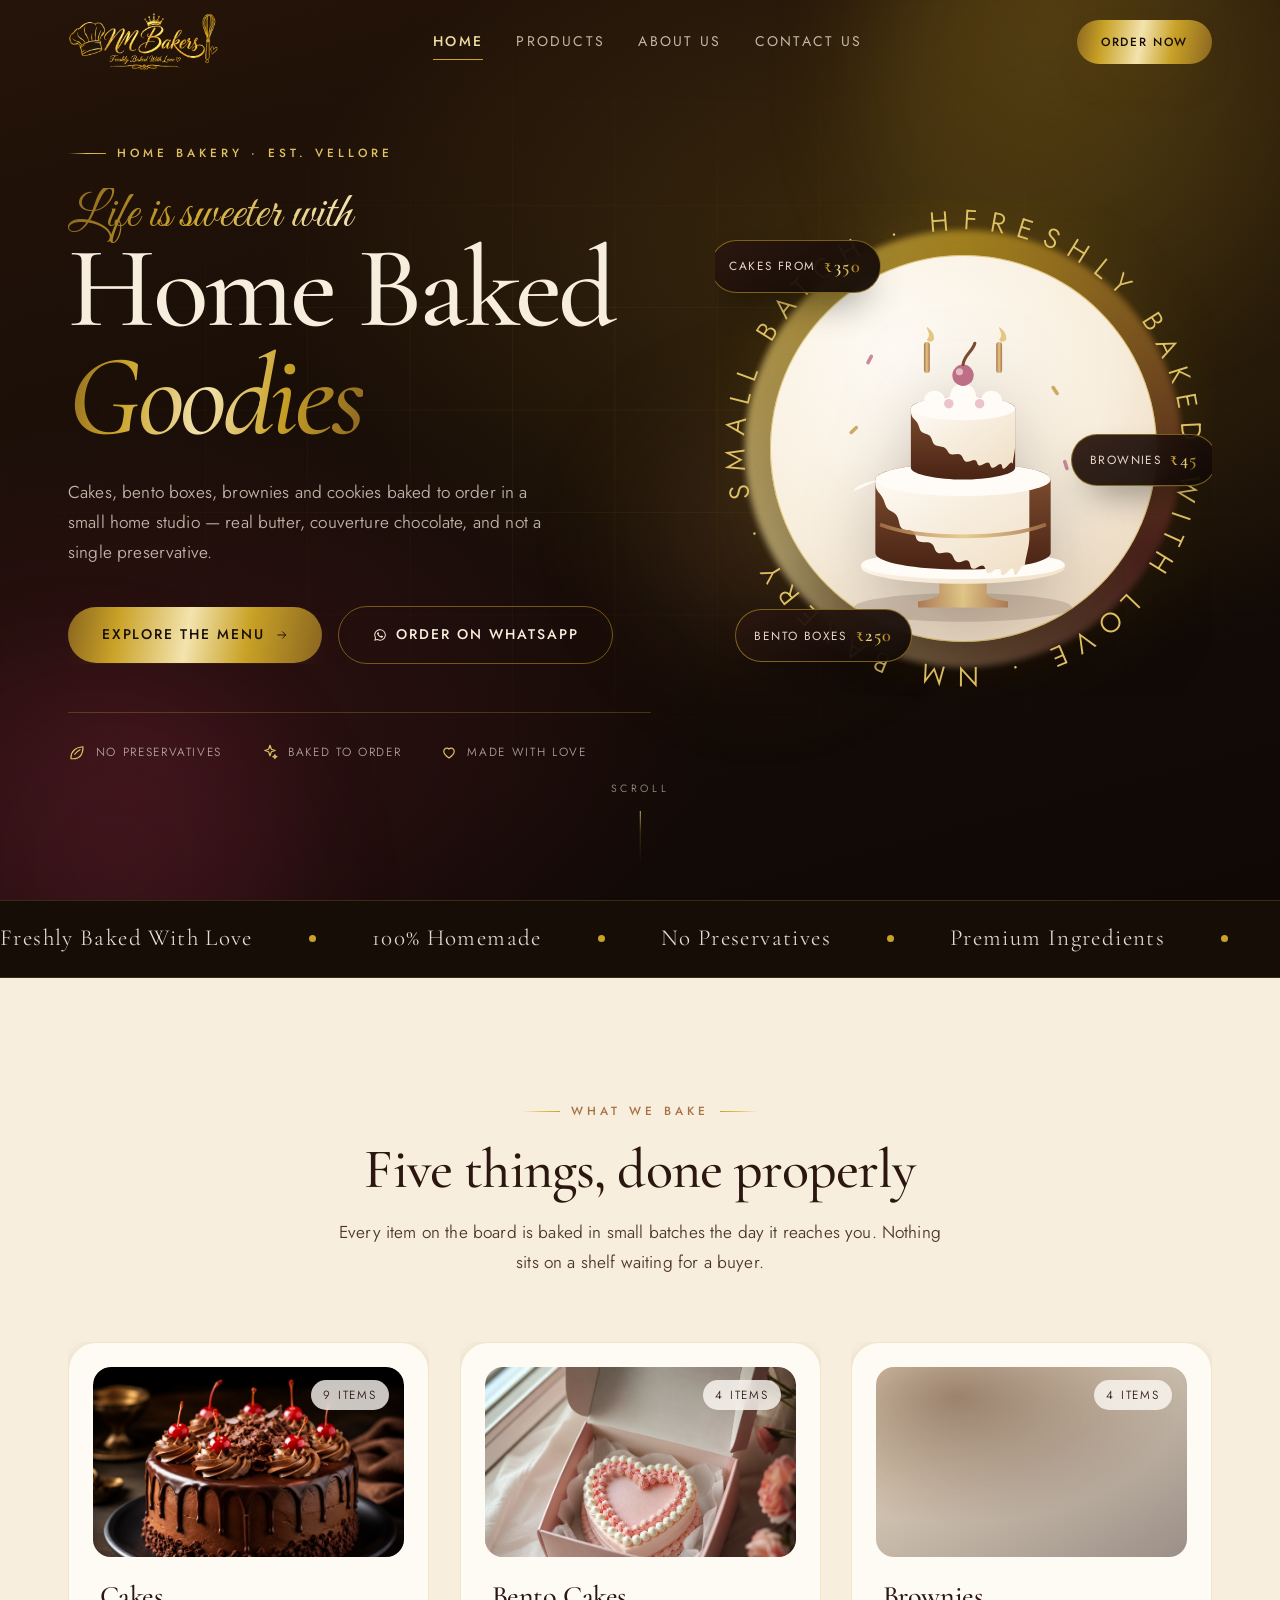
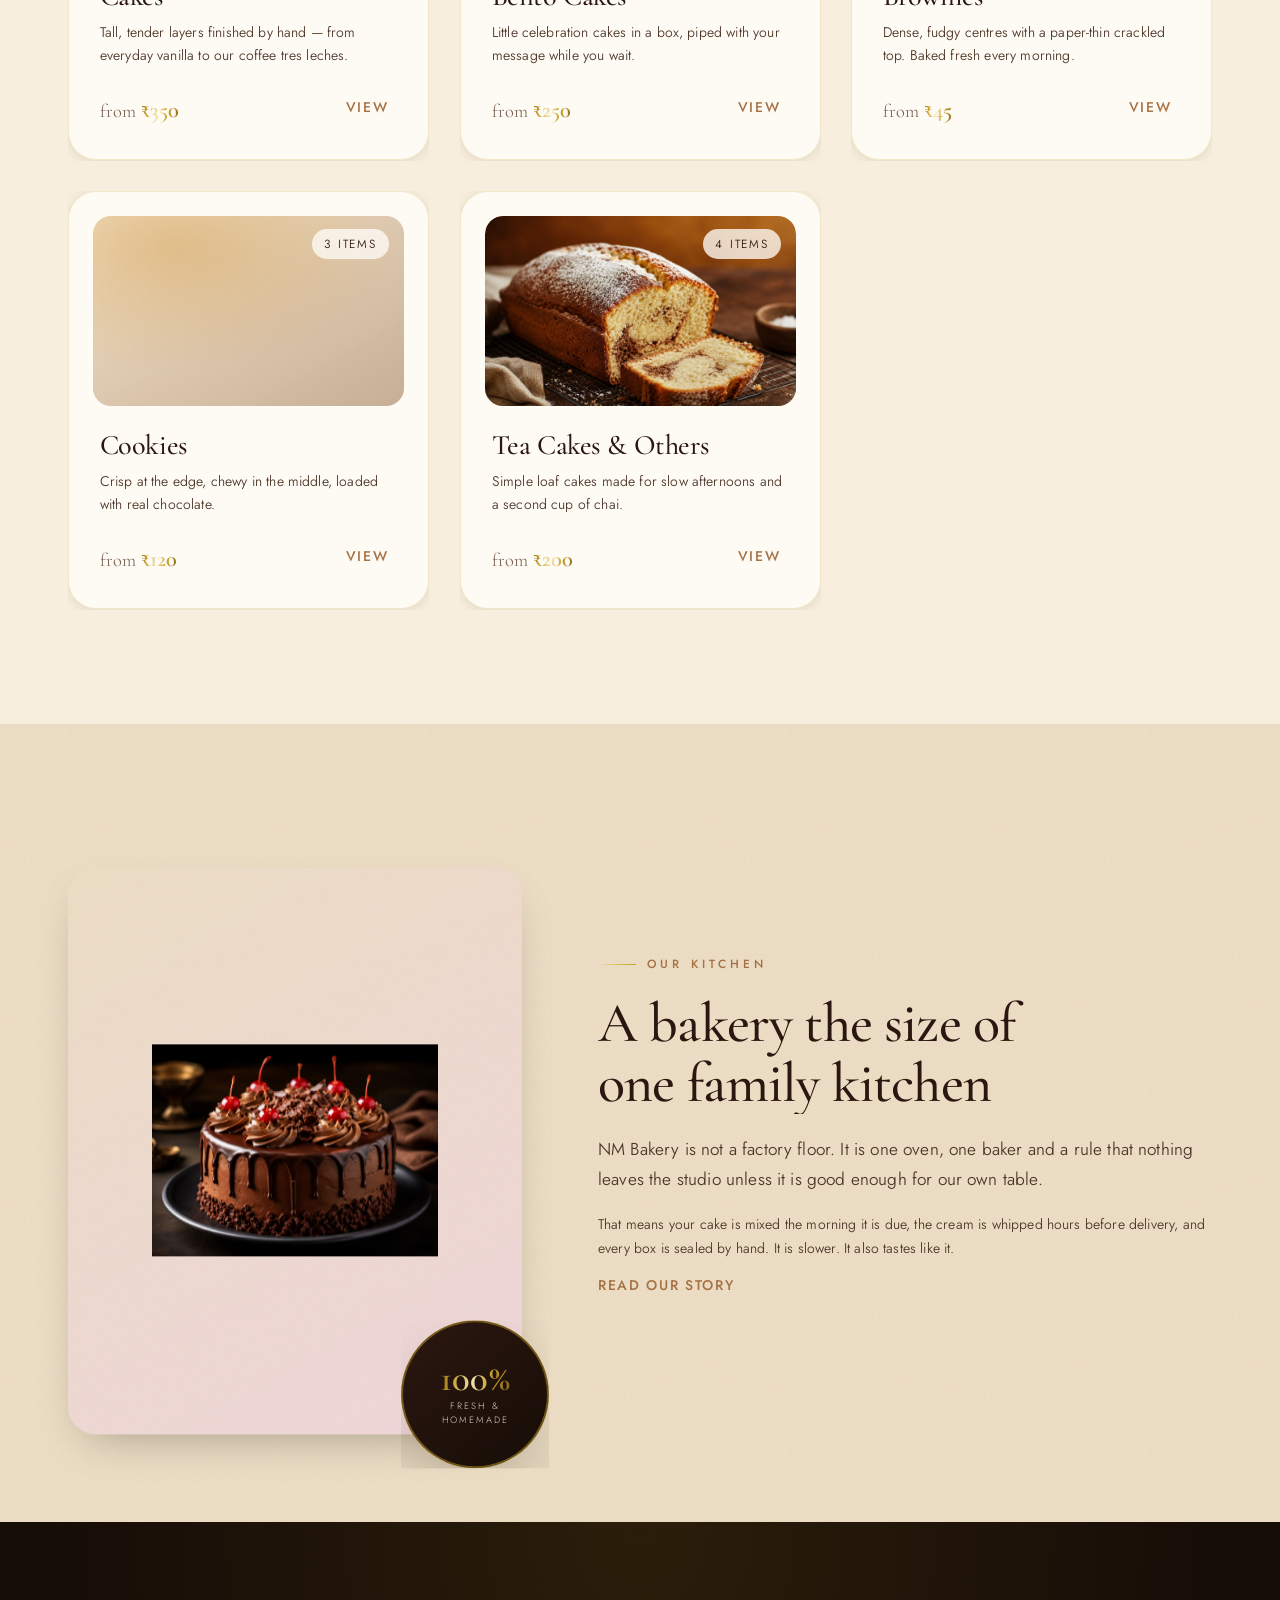
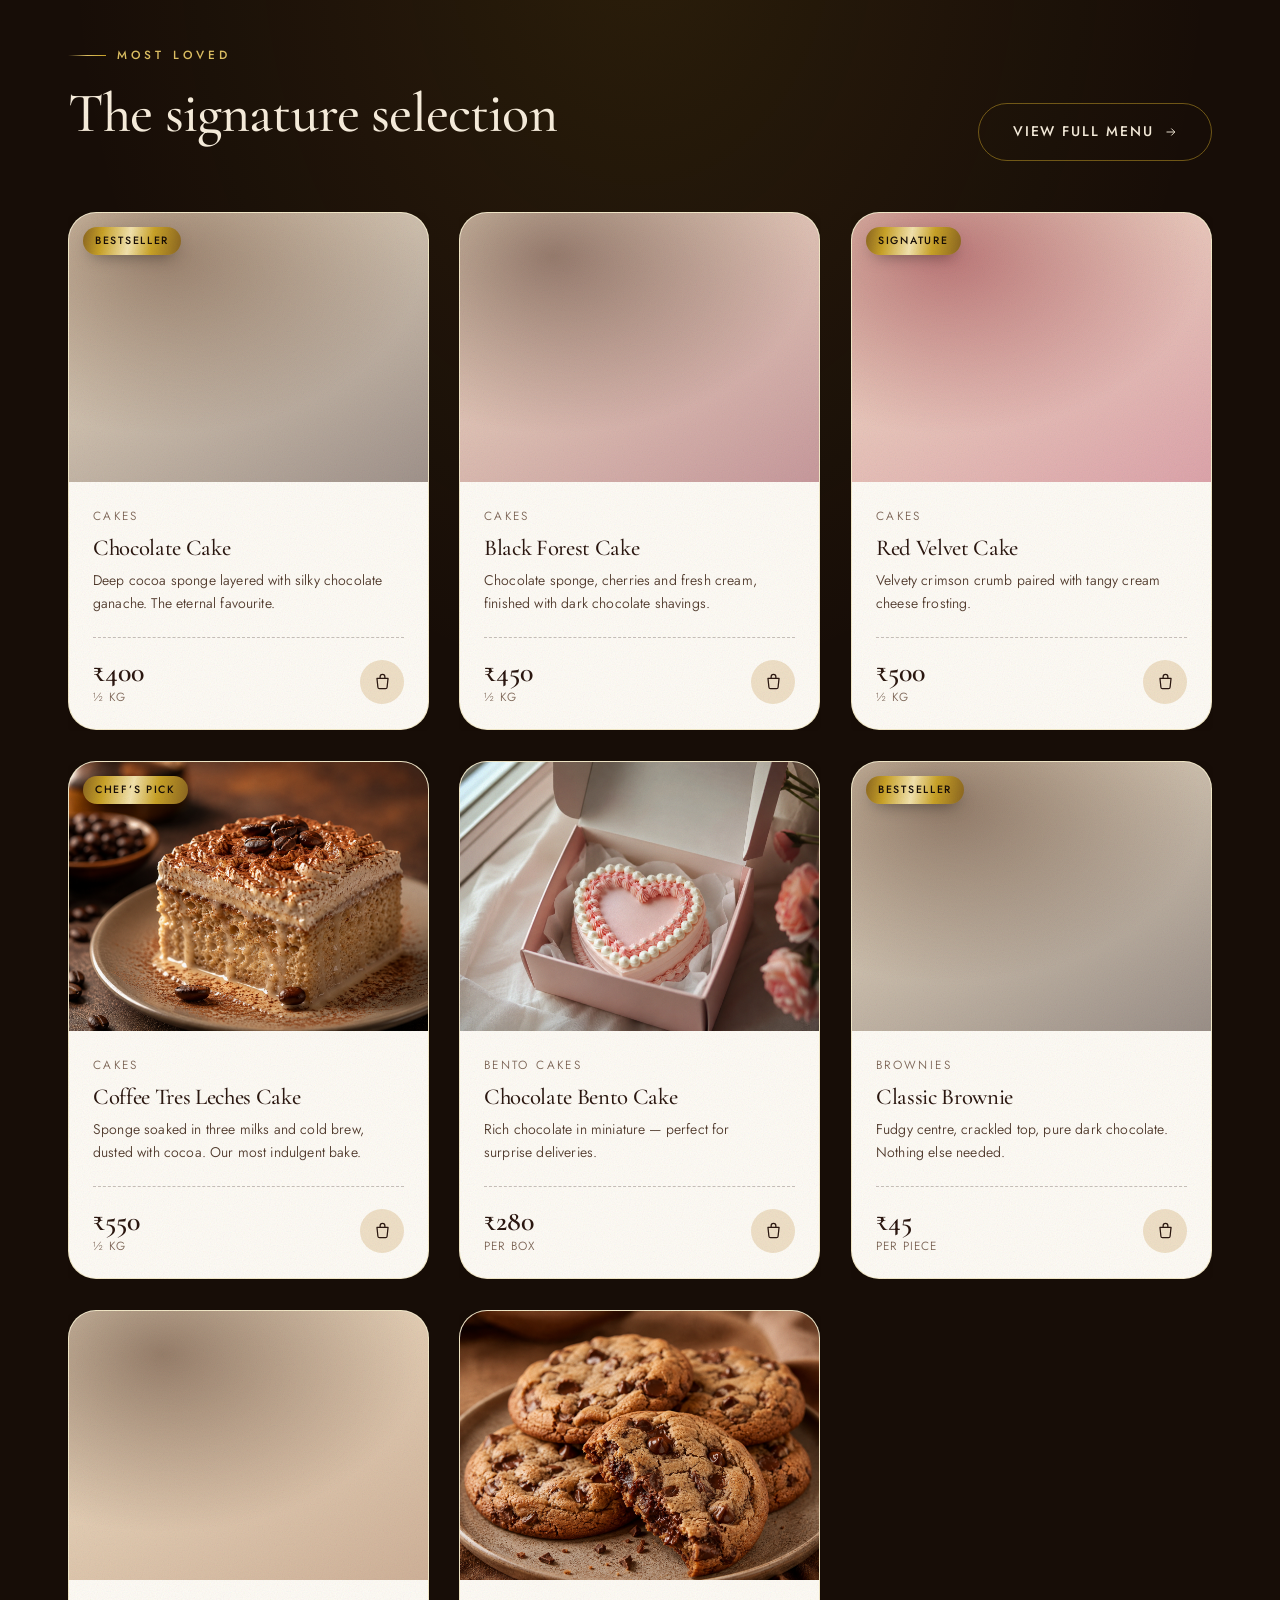
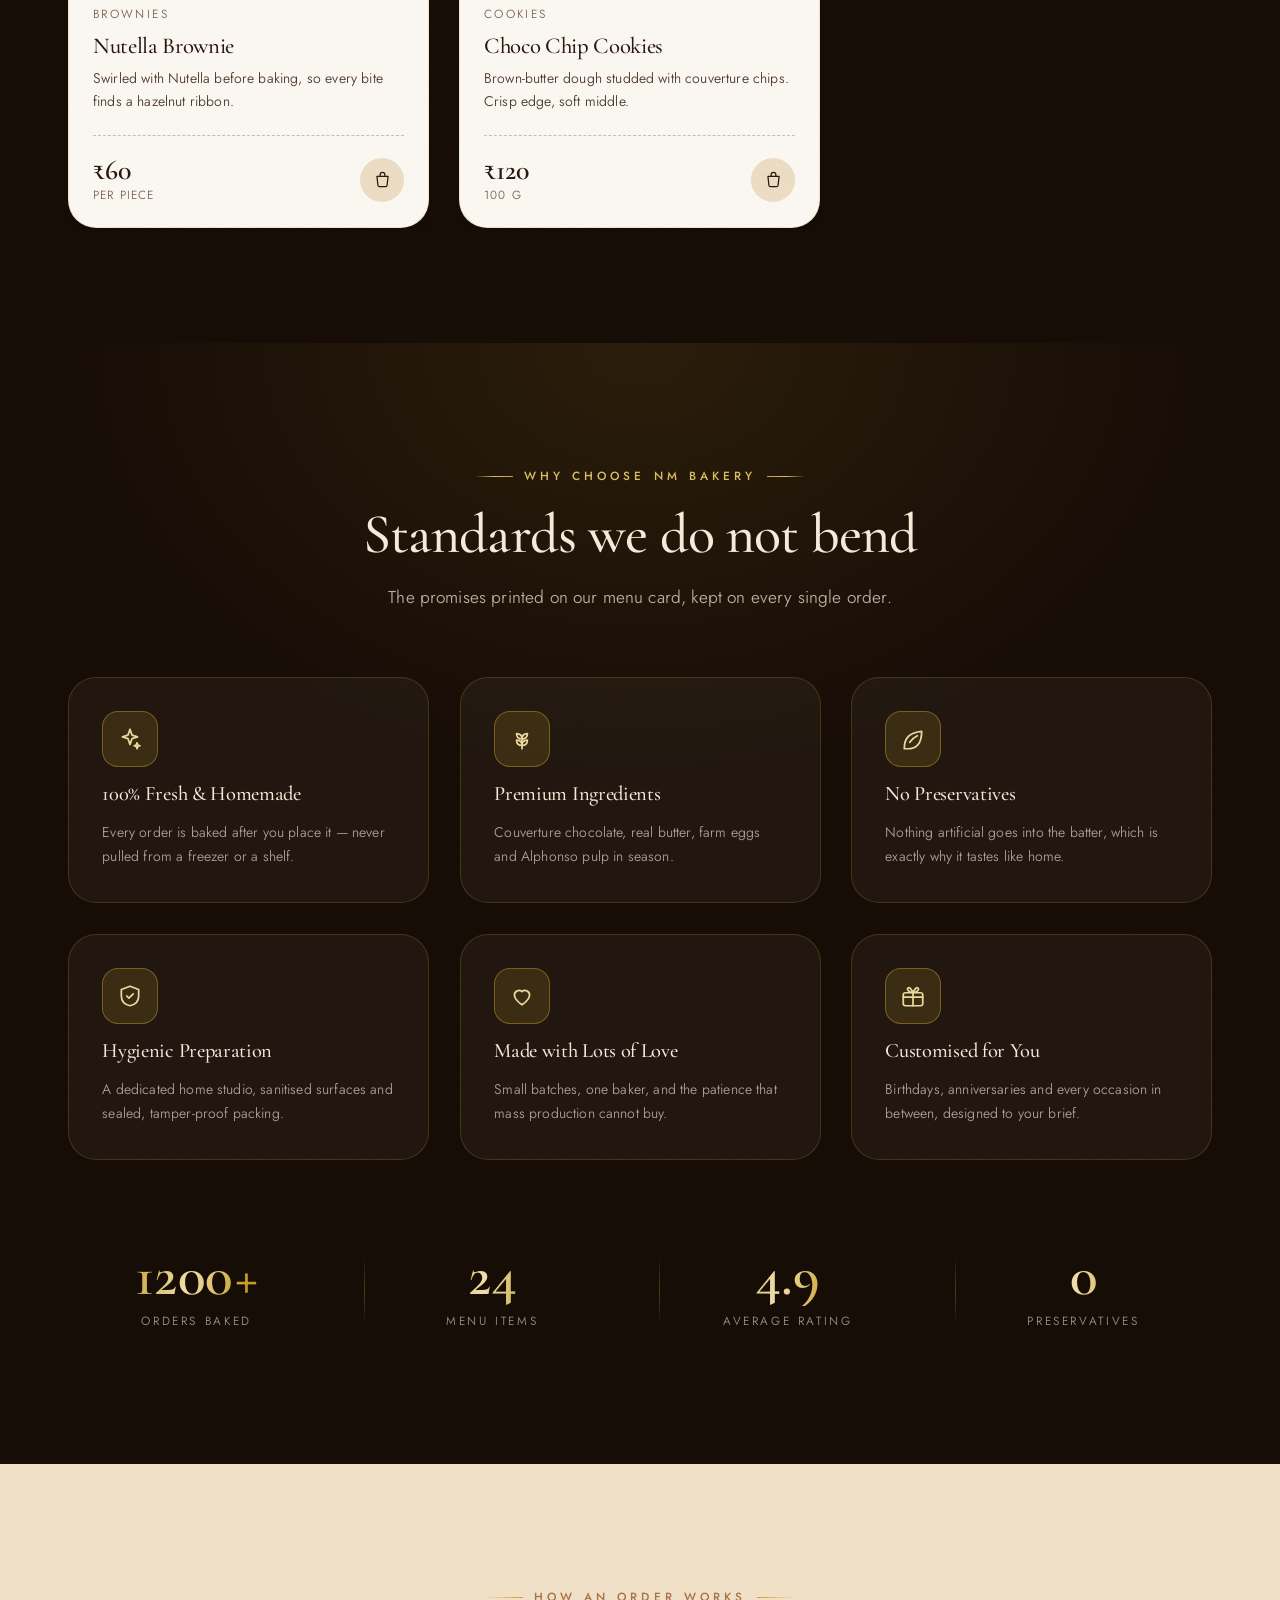
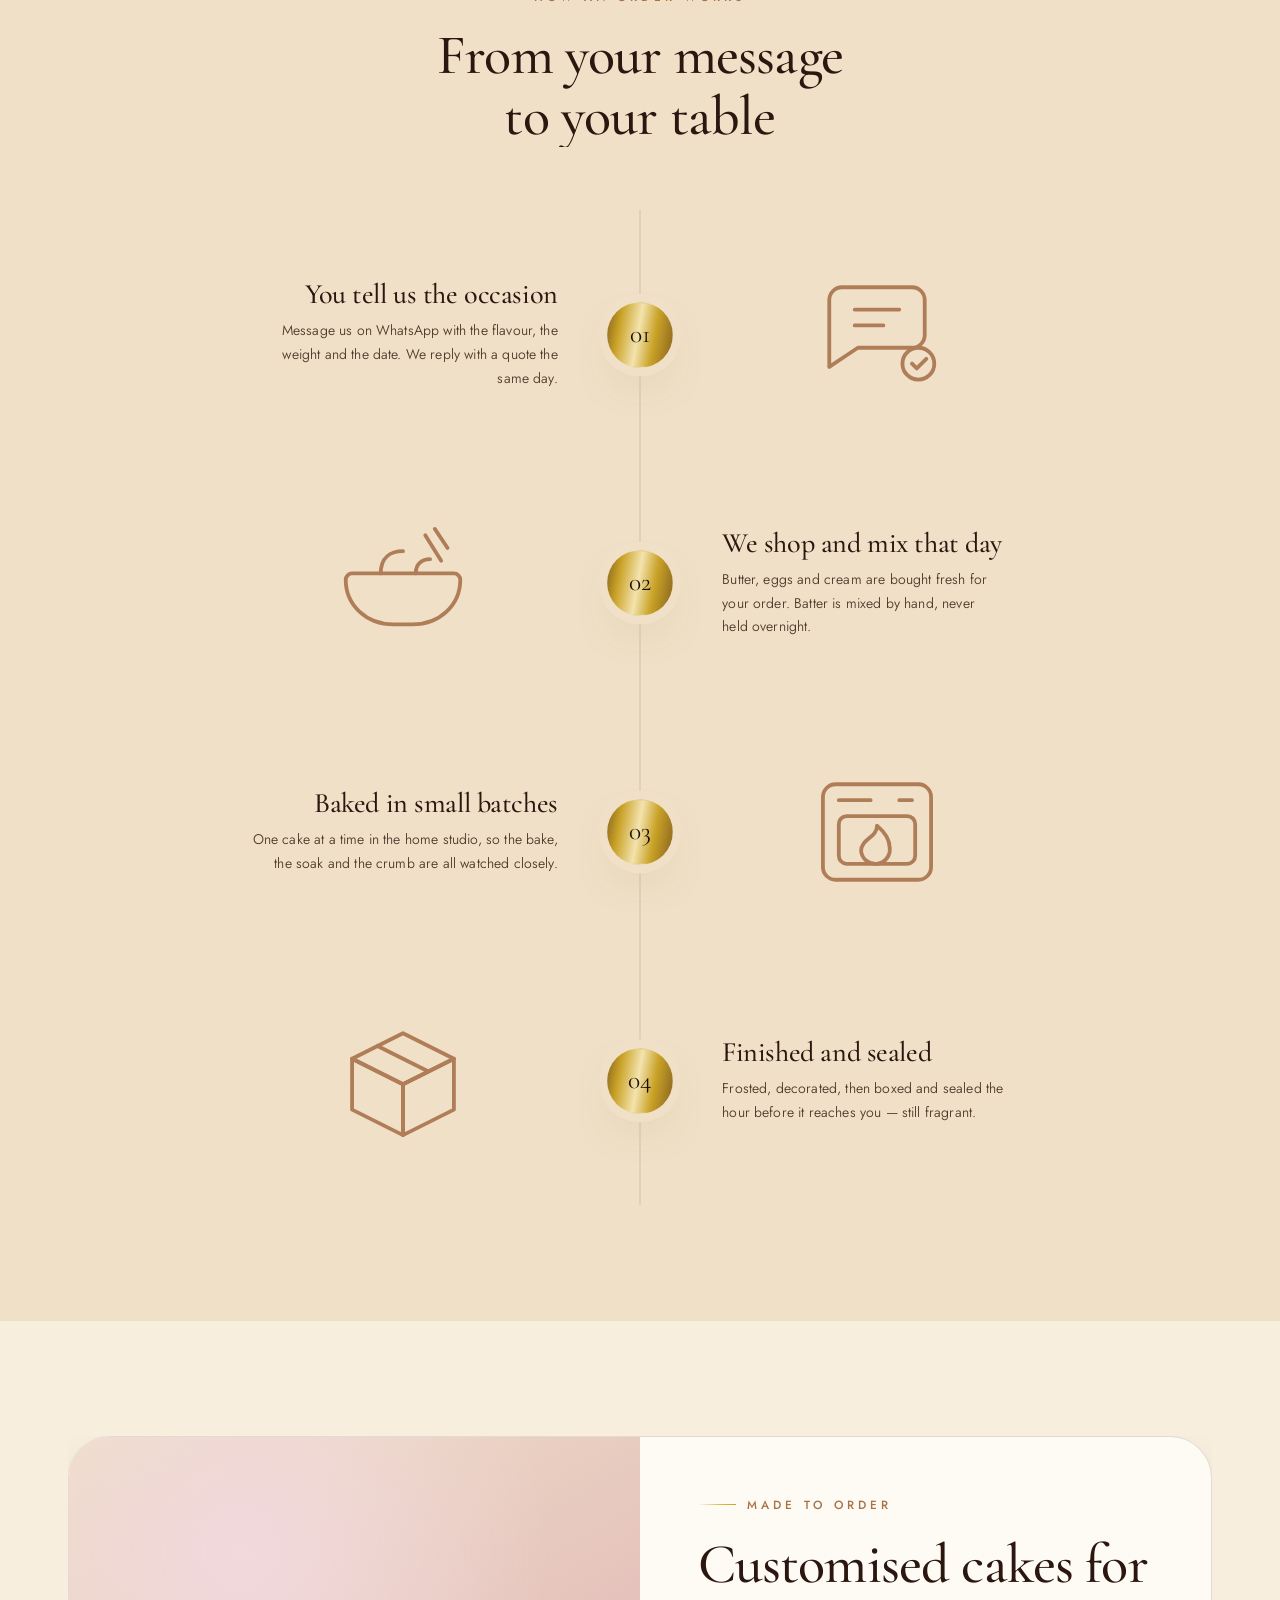
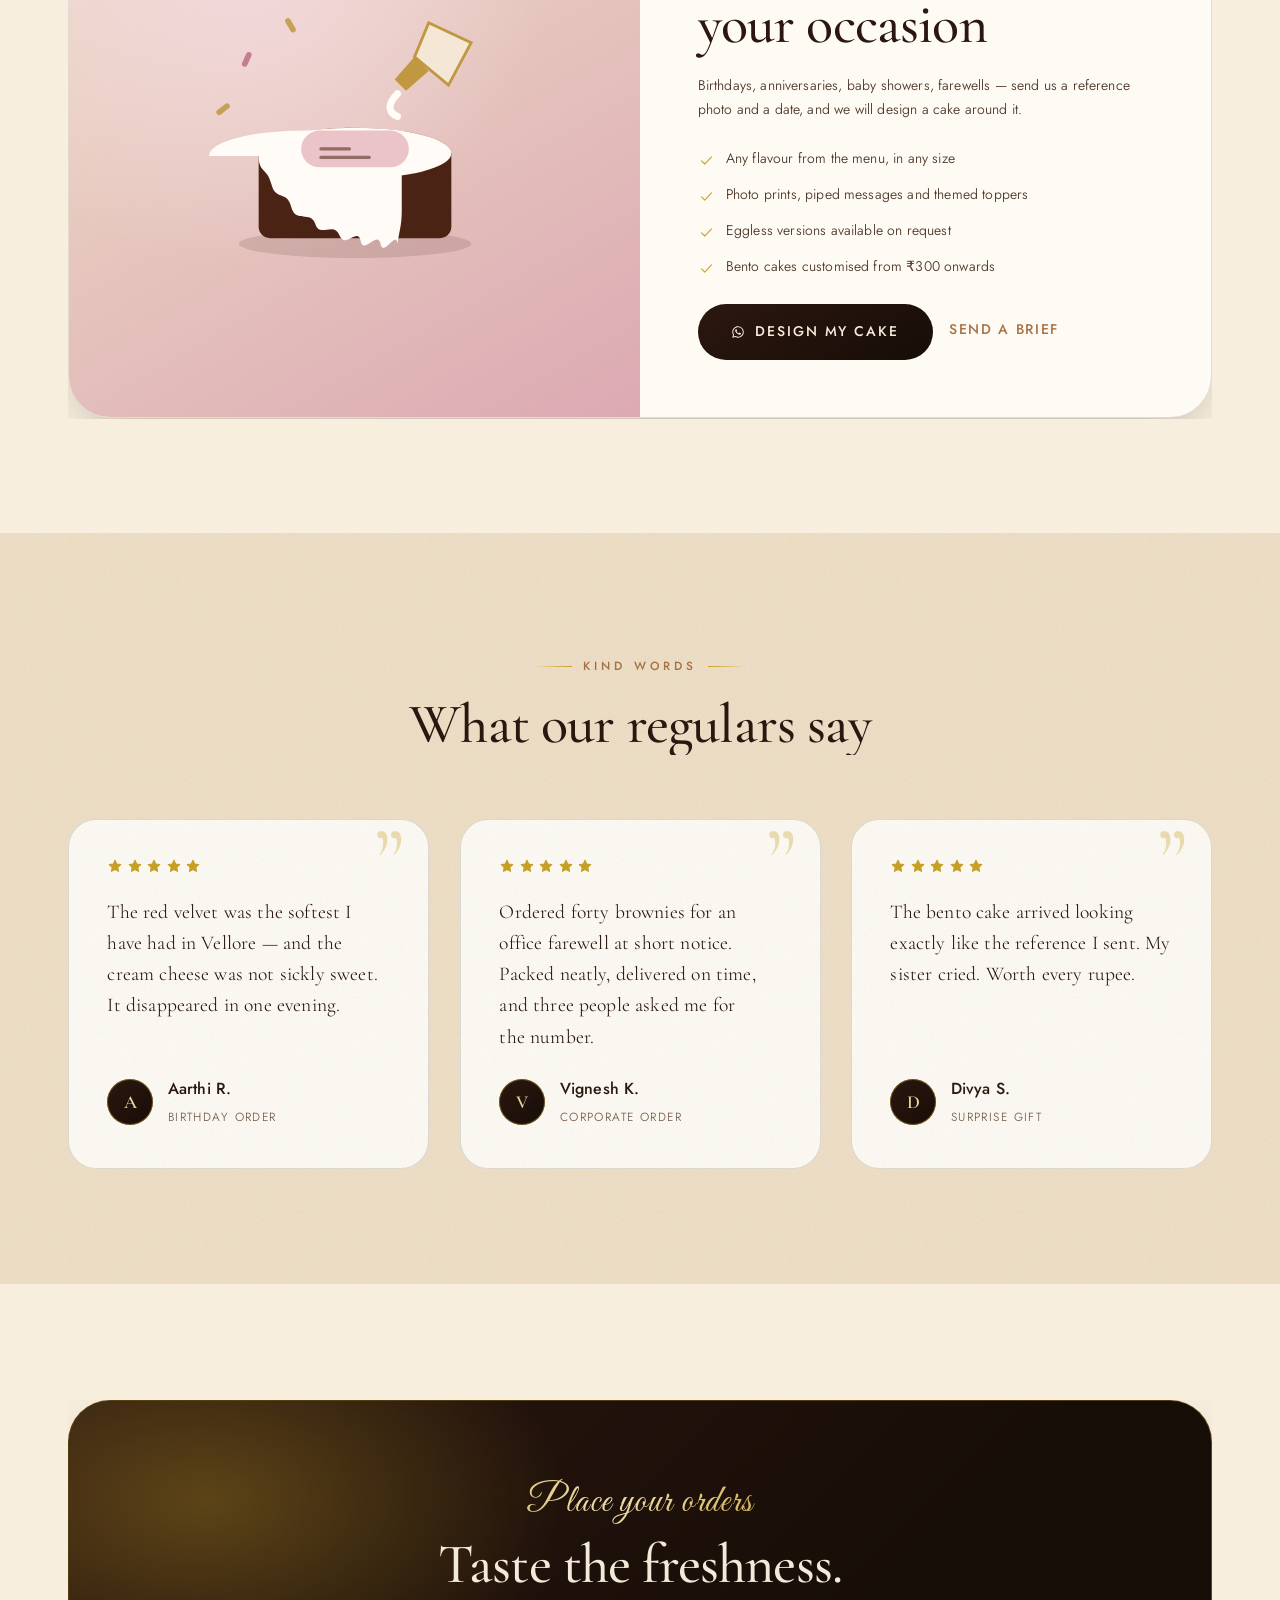
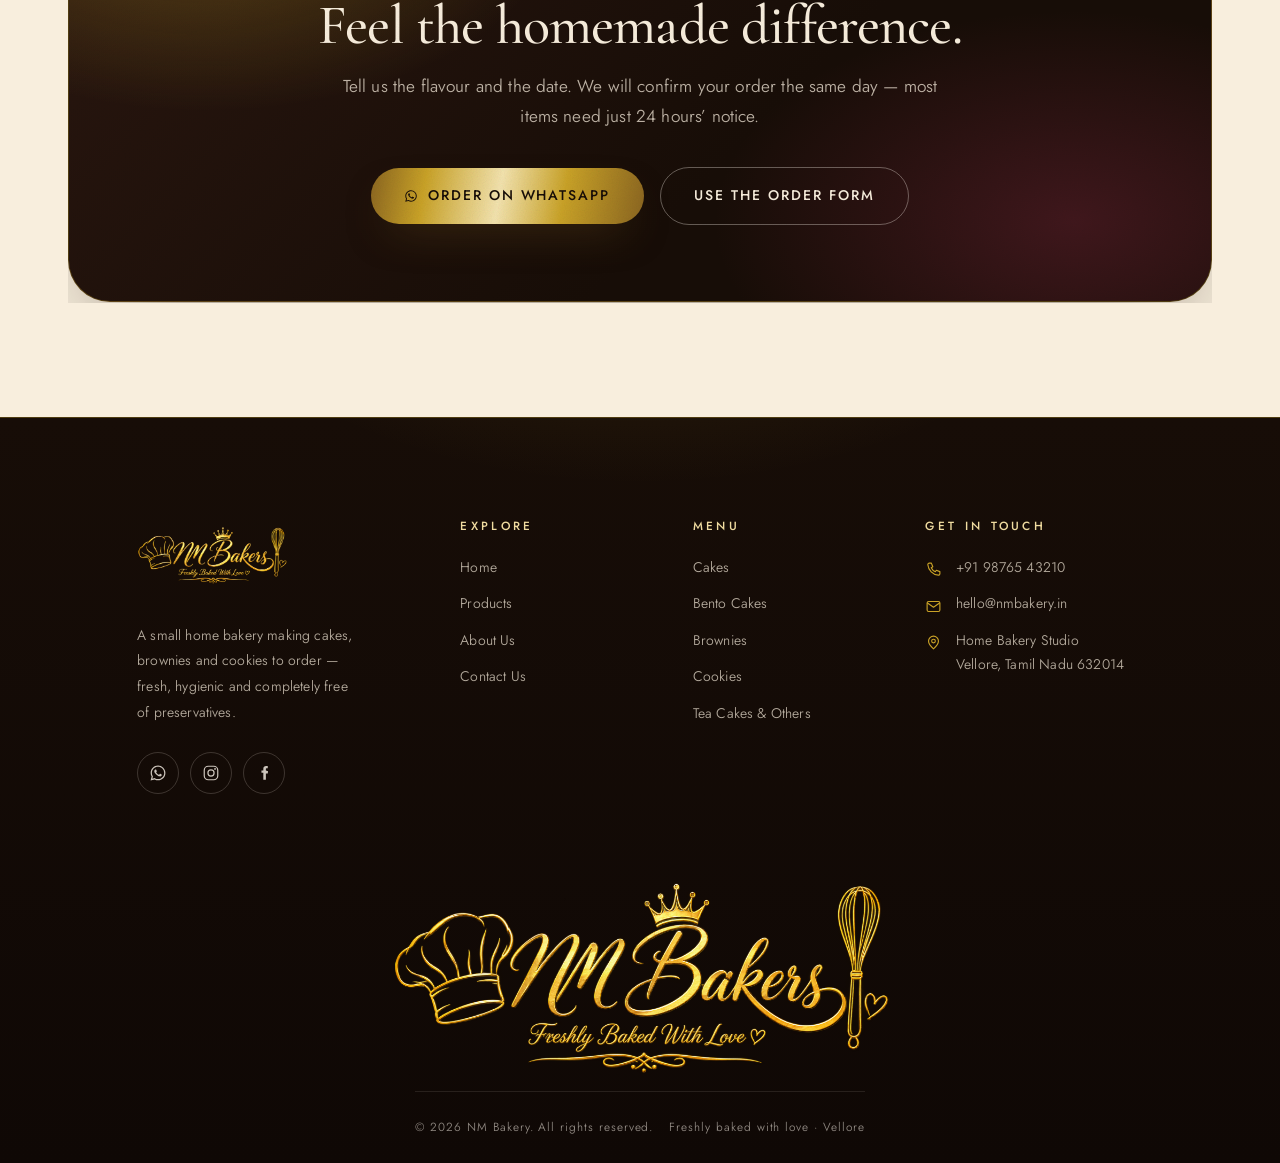
==== commit 255d5b25: "add img" ====
--- a/index.html
+++ b/index.html
@@ -20,11 +20,11 @@
     href="https://fonts.googleapis.com/css2?family=Cormorant+Garamond:ital,wght@0,400;0,500;0,600;1,400;1,500&family=Great+Vibes&family=Jost:wght@300;400;500&display=swap"
     rel="stylesheet">
 
-  <link rel="stylesheet" href="assets/css/base.css?v=6">
-  <link rel="stylesheet" href="assets/css/layout.css?v=6">
-  <link rel="stylesheet" href="assets/css/components.css?v=6">
-  <link rel="stylesheet" href="assets/css/animations.css?v=6">
-  <link rel="stylesheet" href="assets/css/pages.css?v=6">
+  <link rel="stylesheet" href="assets/css/base.css?v=9">
+  <link rel="stylesheet" href="assets/css/layout.css?v=9">
+  <link rel="stylesheet" href="assets/css/components.css?v=9">
+  <link rel="stylesheet" href="assets/css/animations.css?v=9">
+  <link rel="stylesheet" href="assets/css/pages.css?v=9">
 </head>
 
 <body class="has-dark-hero">
@@ -442,10 +442,10 @@
     <span>Order now</span>
   </a>
 
-  <script src="assets/js/data.js?v=6"></script>
-  <script src="assets/js/visuals.js?v=6"></script>
-  <script src="assets/js/scroll.js?v=6"></script>
-  <script src="assets/js/app.js?v=6"></script>
+  <script src="assets/js/data.js?v=9"></script>
+  <script src="assets/js/visuals.js?v=9"></script>
+  <script src="assets/js/scroll.js?v=9"></script>
+  <script src="assets/js/app.js?v=9"></script>
   <script>
     // Home-page-only artwork
     document.addEventListener('DOMContentLoaded', function () {
--- a/assets/css/components.css
+++ b/assets/css/components.css
@@ -150,24 +150,32 @@
 /* --------------------------------------------------------------------------
    3. Product card
    -------------------------------------------------------------------------- */
+/* Photographs on product and category cards. `.card-photo` is emitted by
+   NM_ART.photo(); `.category-cake-img` is kept as an alias for any older
+   markup that still uses it. */
+.card-photo,
 .category-cake-img {
   width: 100%;
   height: 100%;
   object-fit: cover;
+  object-position: center;
   display: block;
   border-radius: inherit;
-}
-
-.category-card__art .category-cake-img {
-  width: 100%;
-  height: 100%;
-  object-fit: cover;
-  object-position: center;
   transition: transform .8s var(--ease-out);
 }
 
-.category-card:hover .category-card__art .category-cake-img {
-  transform: scale(1.07);
+.category-card:hover .card-photo,
+.category-card:hover .category-cake-img,
+.product-card:hover .card-photo {
+  transform: scale(1.06);
+}
+
+/* The big home-page pictures are shown whole, not cropped to a box */
+.hero__cake .card-photo,
+.custom-panel__art .card-photo {
+  height: auto;
+  object-fit: contain;
+  border-radius: 0;
 }
 
 .product-card {
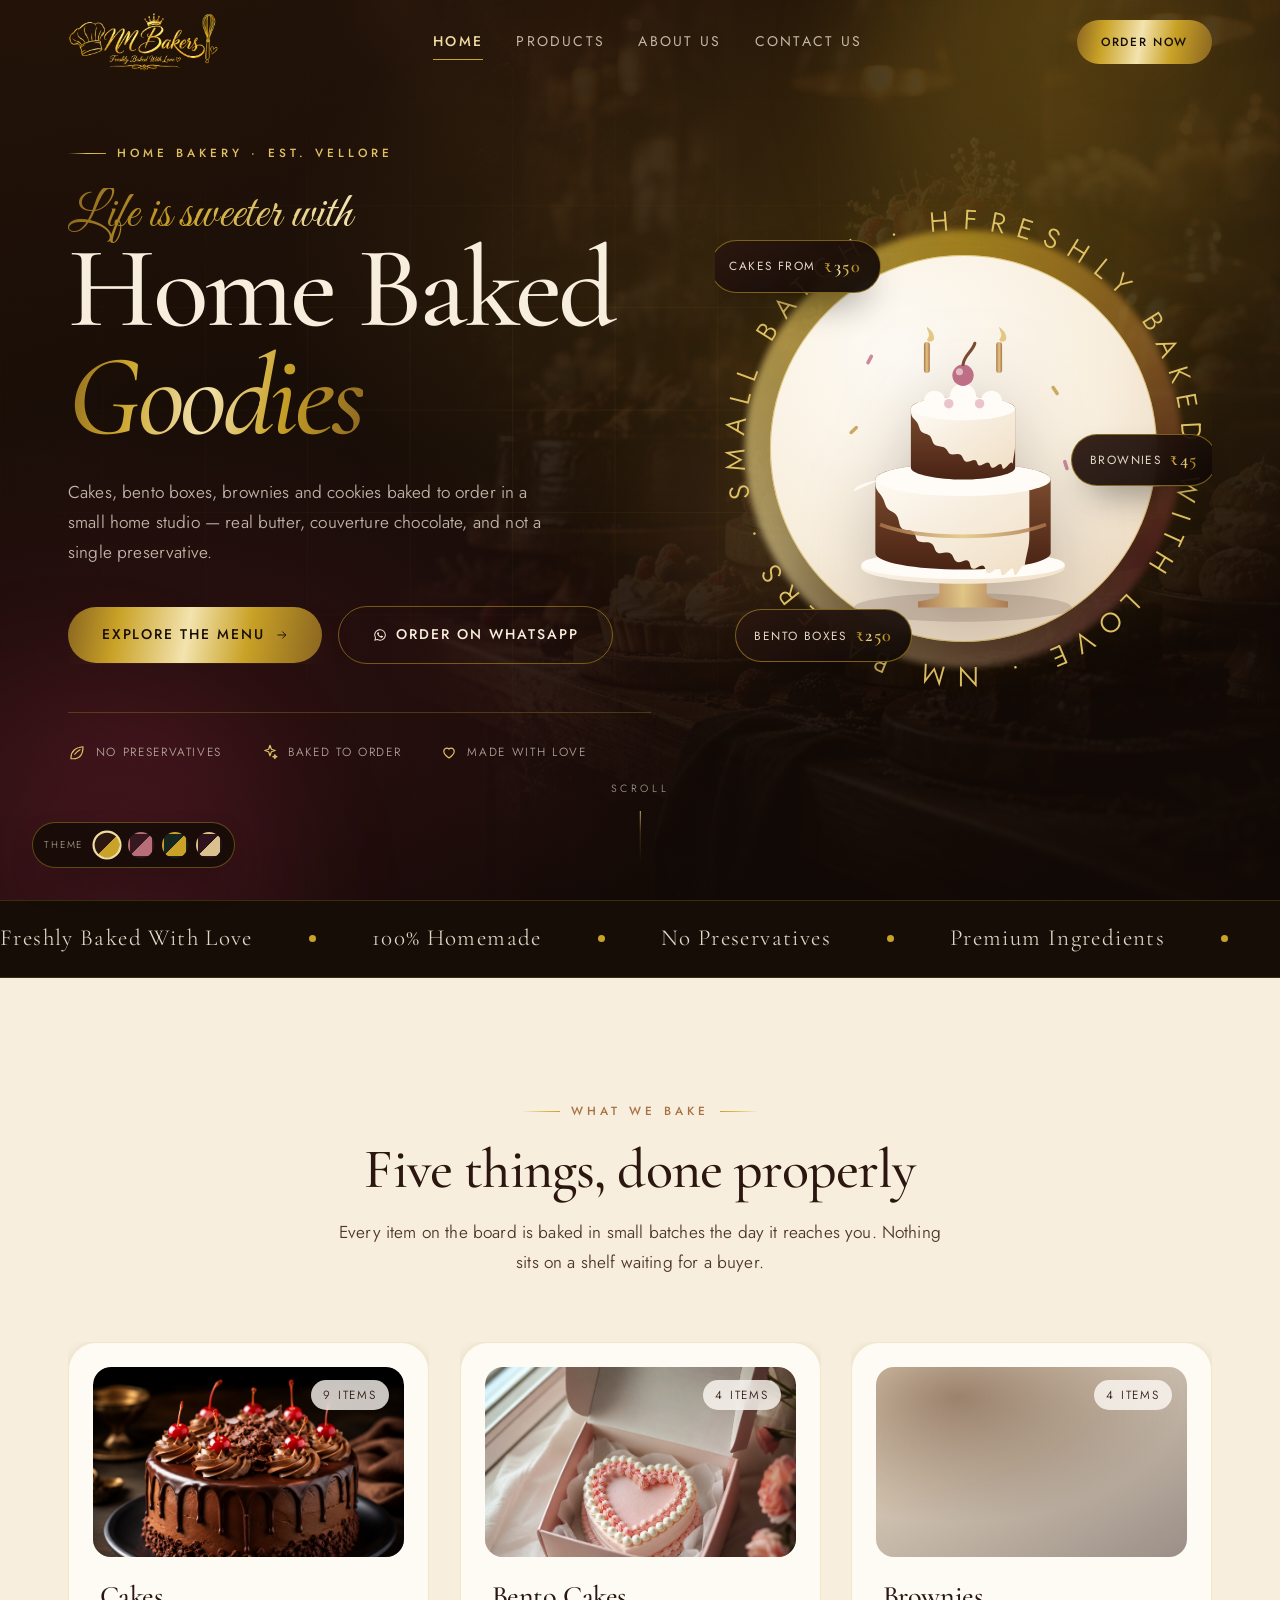
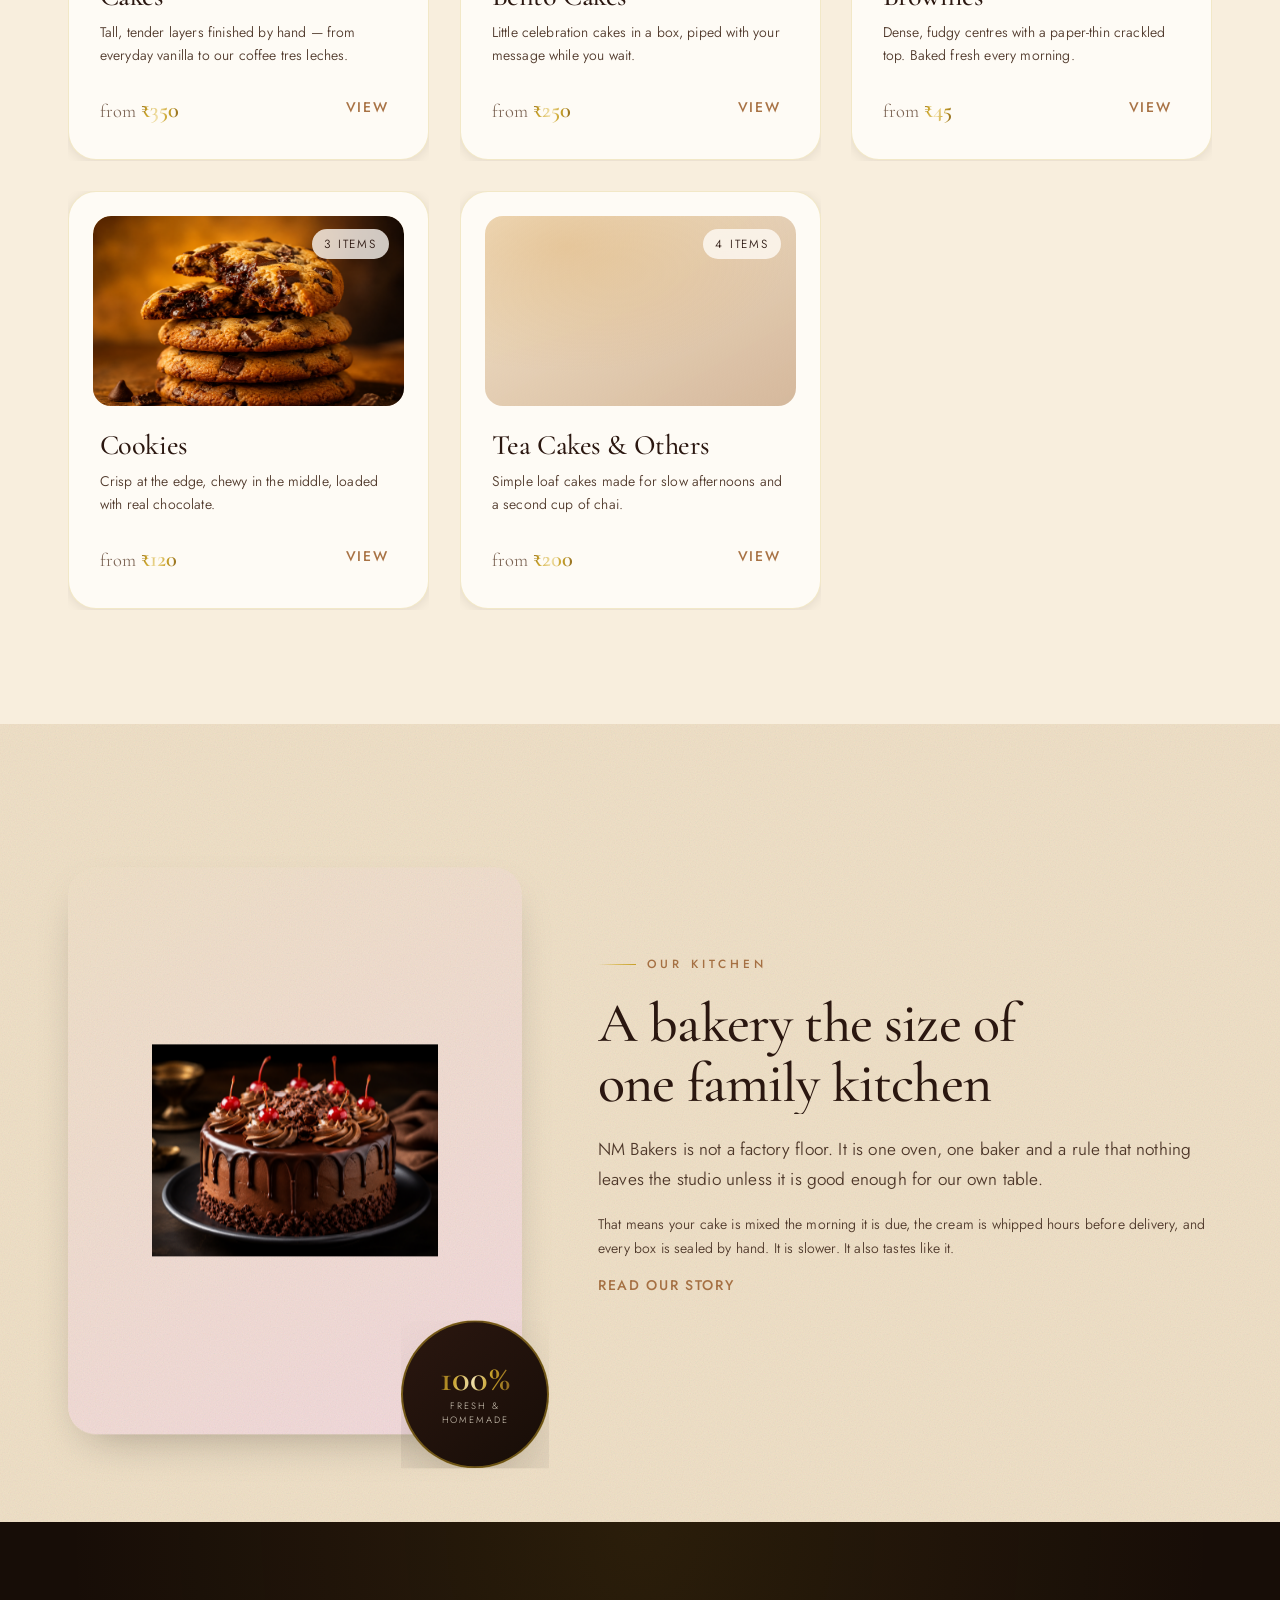
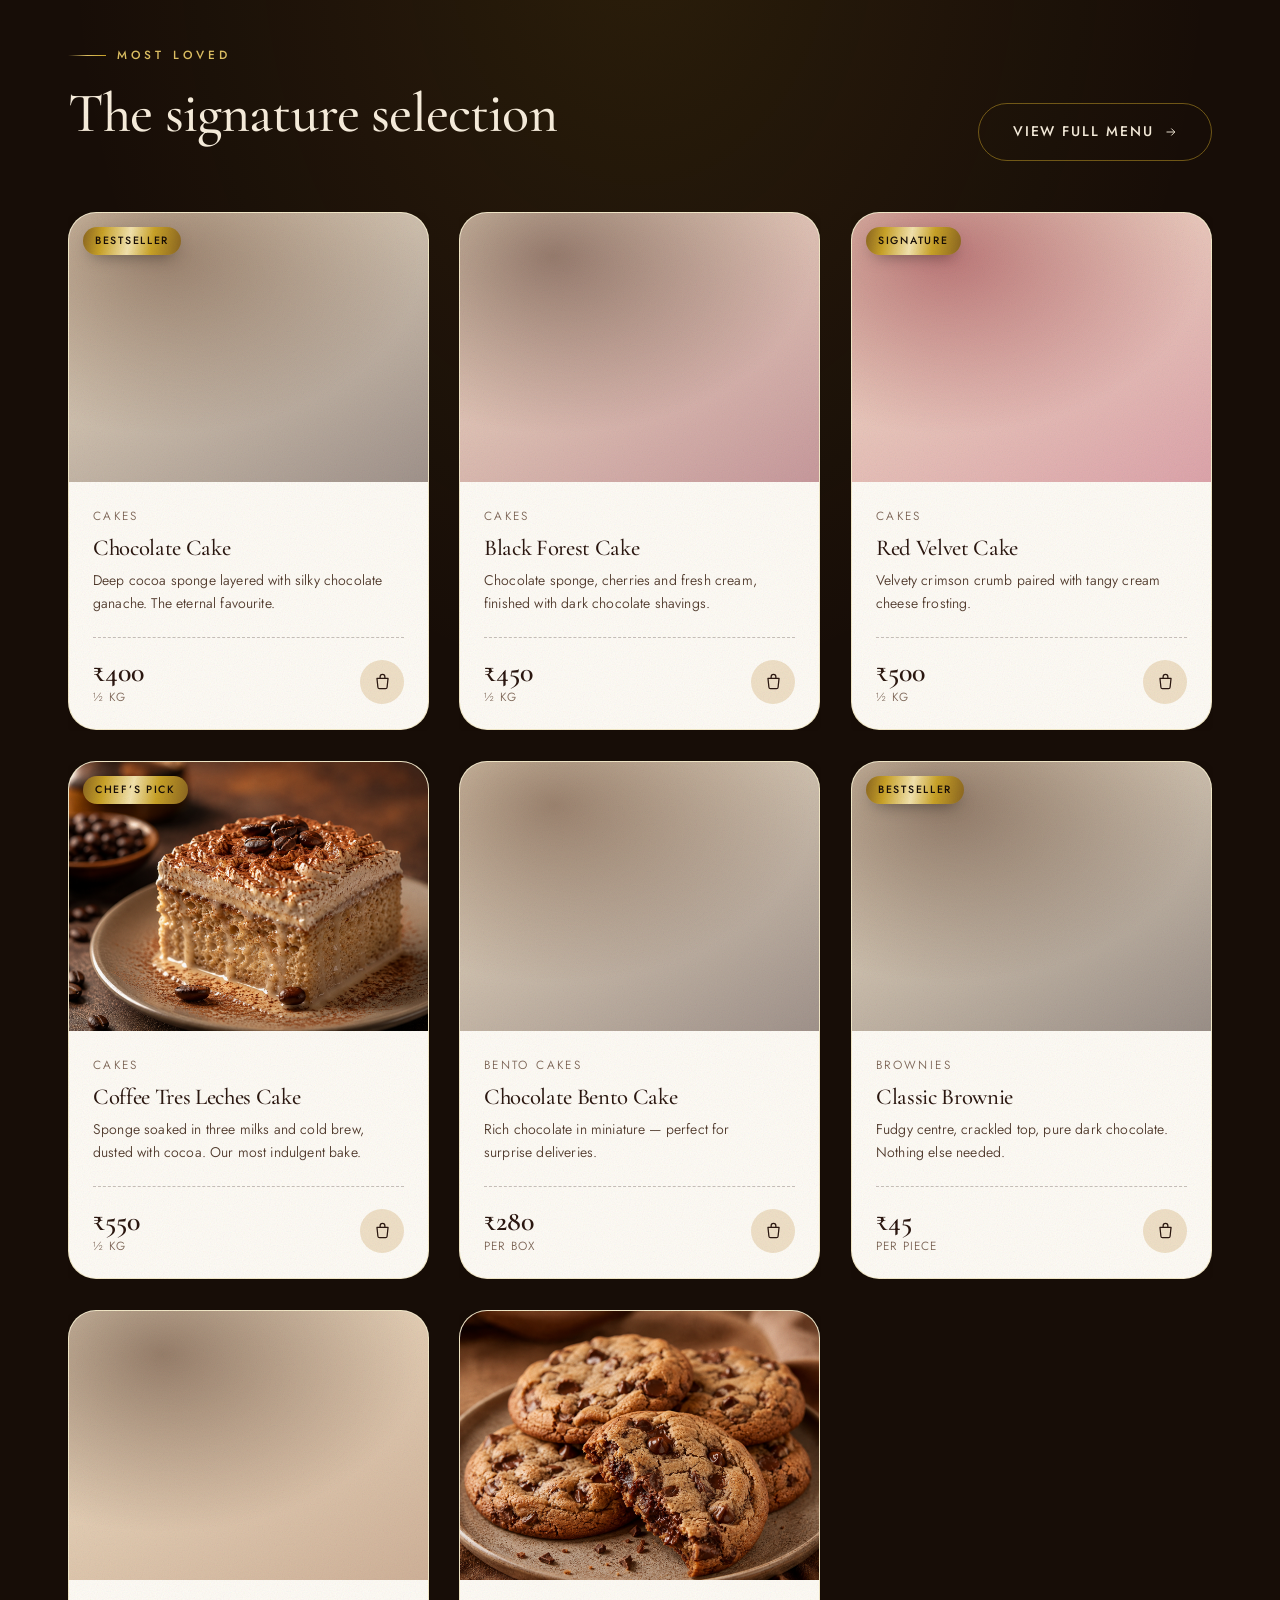
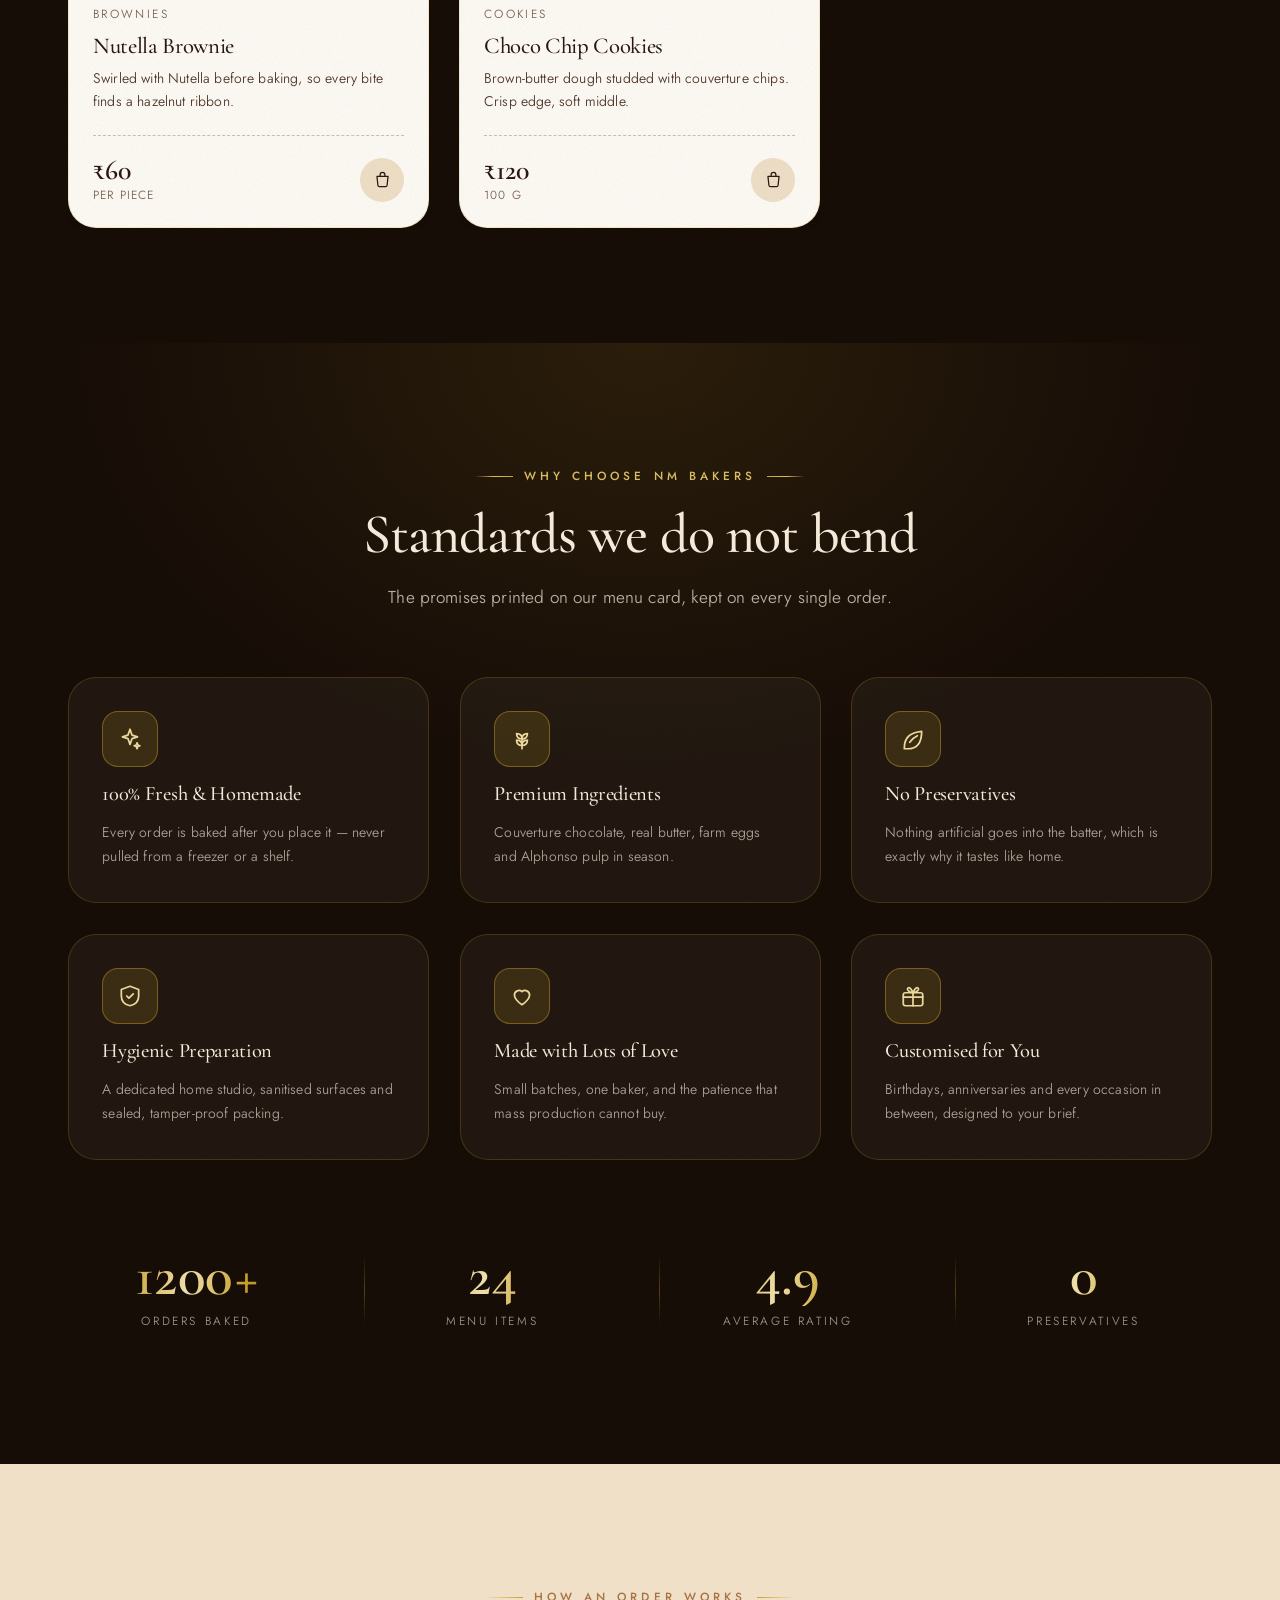
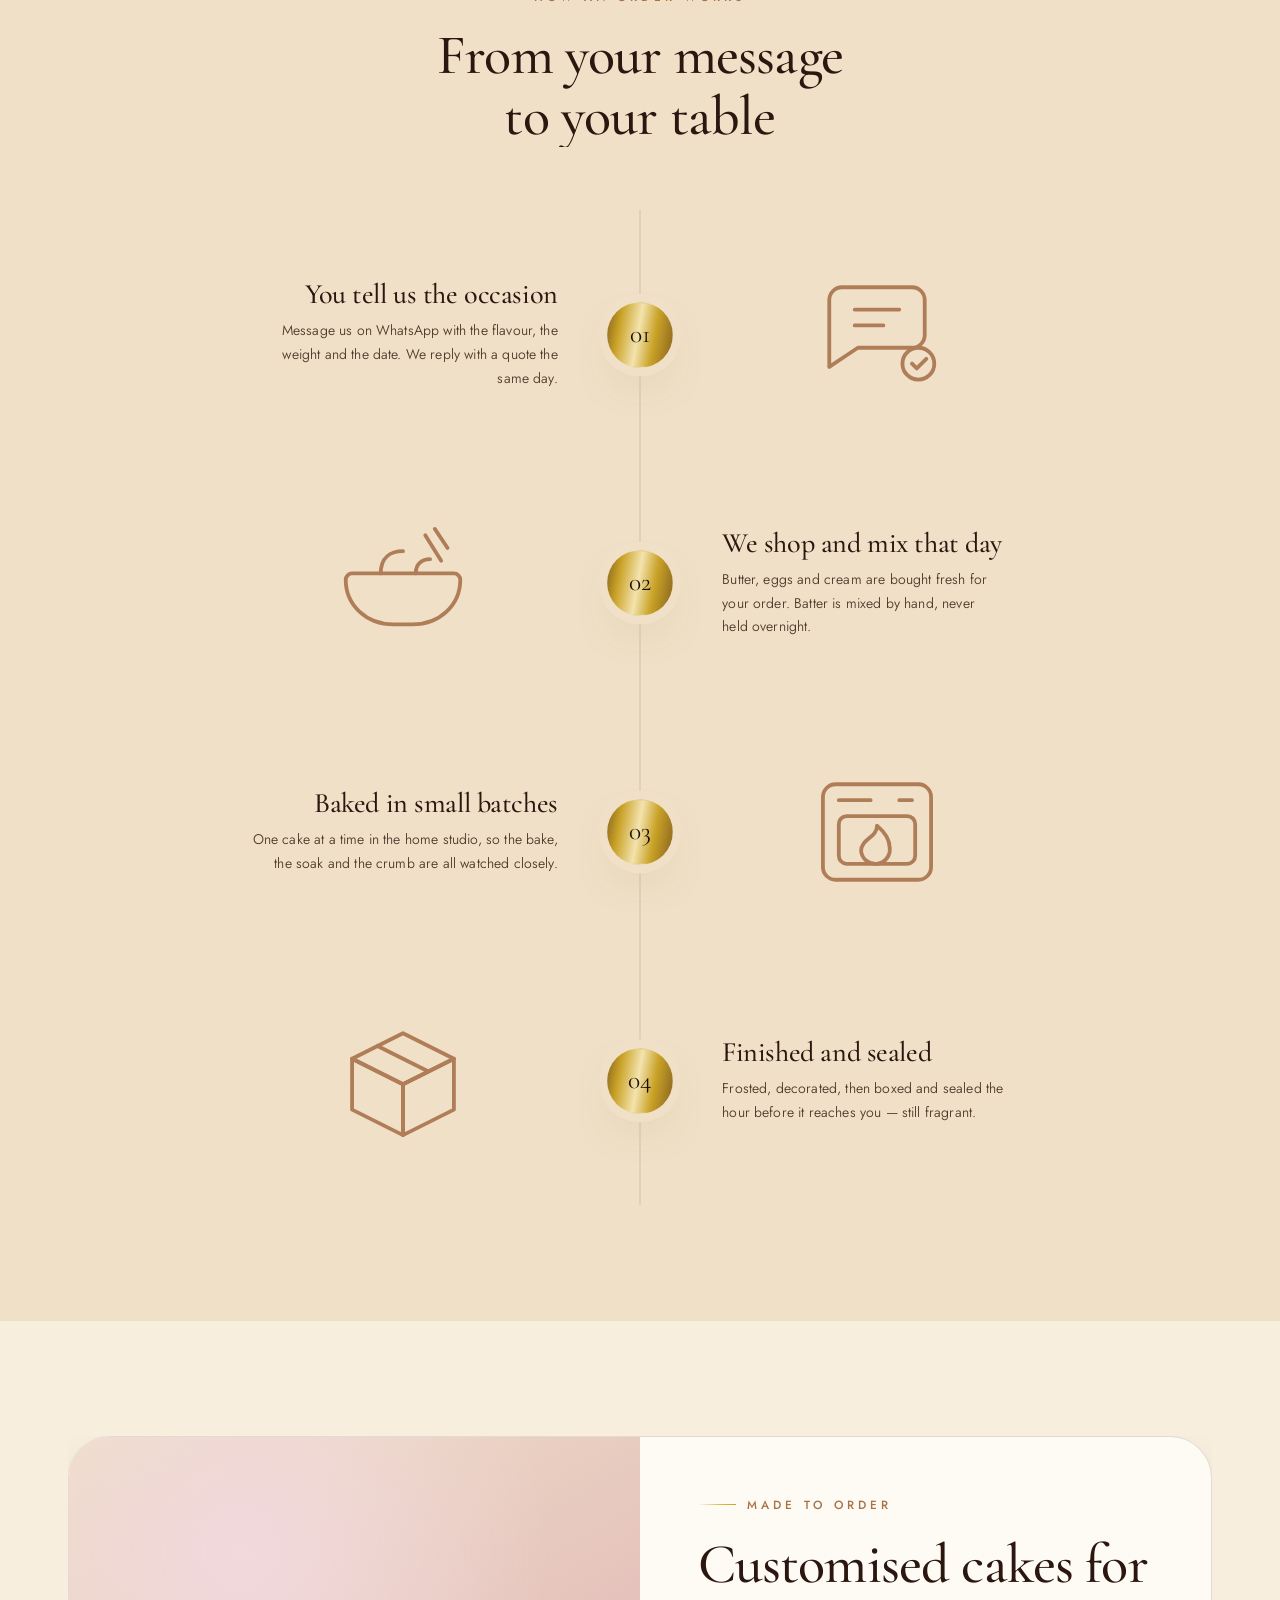
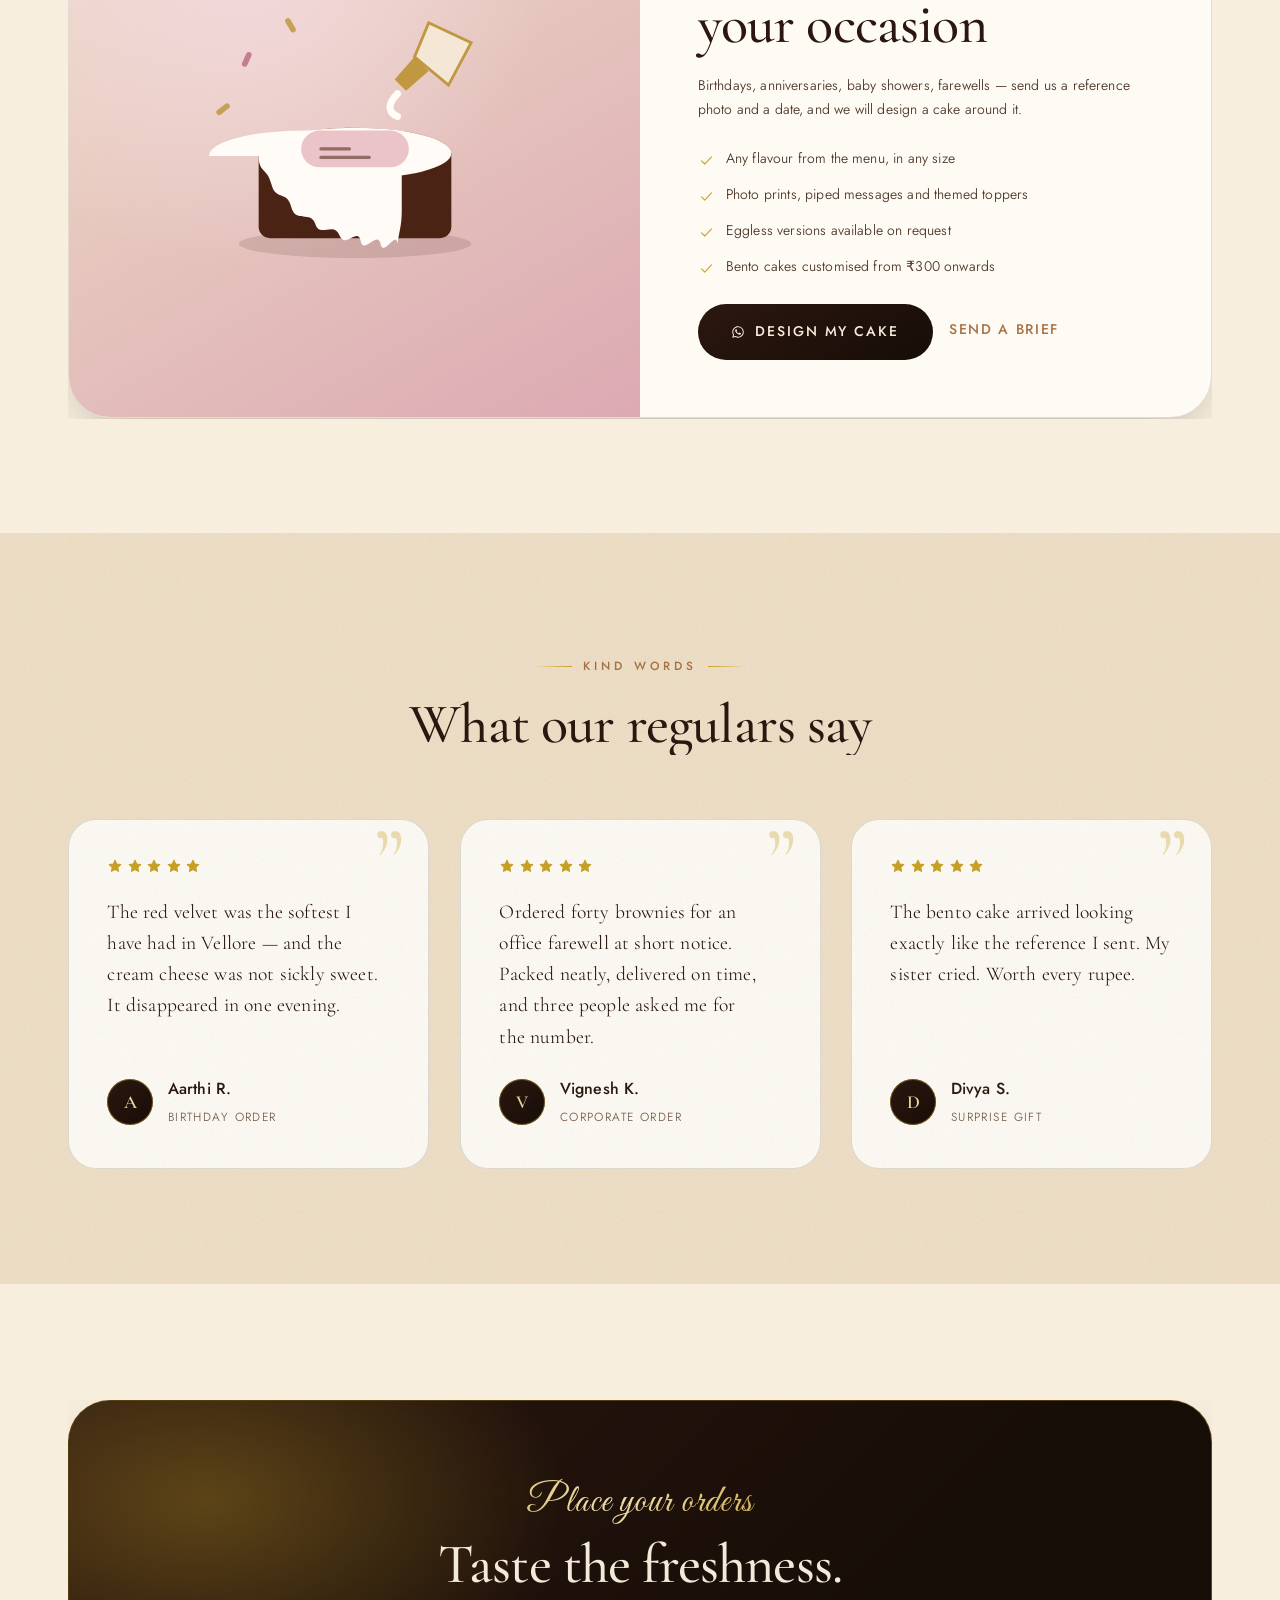
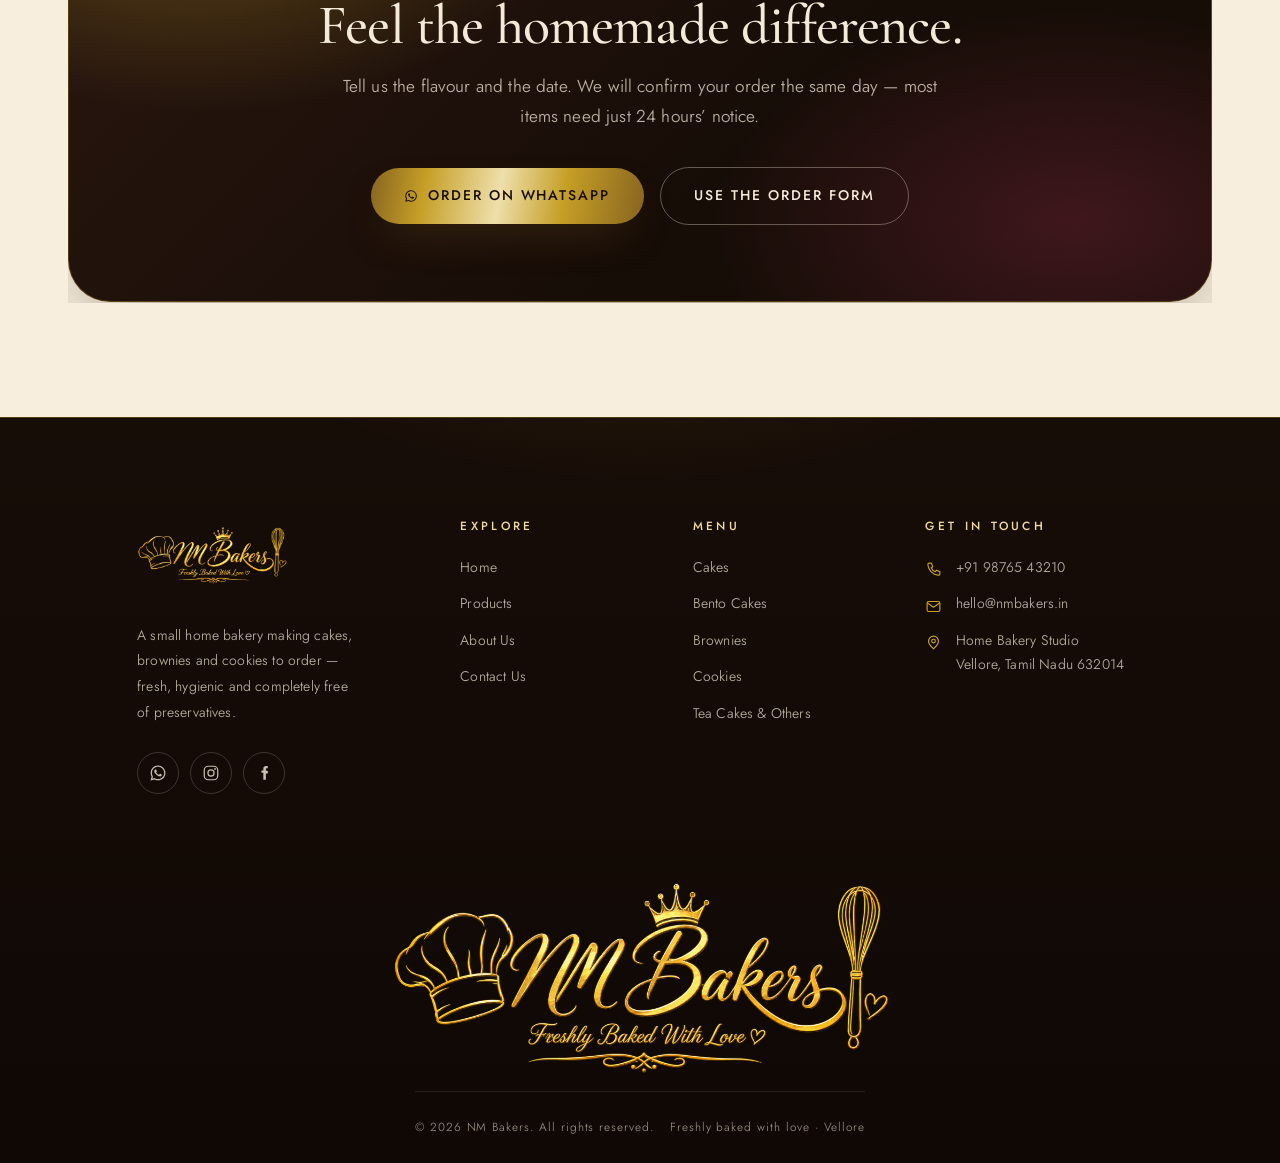
==== commit 4a507102: "add img" ====
--- a/index.html
+++ b/index.html
@@ -4,12 +4,12 @@
 <head>
   <meta charset="UTF-8">
   <meta name="viewport" content="width=device-width, initial-scale=1">
-  <title>NM Bakery — Freshly Baked With Love | Premium Home Bakery</title>
+  <title>NM Bakers — Freshly Baked With Love | Premium Home Bakery</title>
   <meta name="description"
-    content="NM Bakery bakes premium cakes, bento cakes, brownies, cookies and tea cakes fresh to order. 100% homemade, no preservatives, made with lots of love.">
+    content="NM Bakers bakes premium cakes, bento cakes, brownies, cookies and tea cakes fresh to order. 100% homemade, no preservatives, made with lots of love.">
   <meta name="theme-color" content="#170D07">
 
-  <meta property="og:title" content="NM Bakery — Freshly Baked With Love">
+  <meta property="og:title" content="NM Bakers — Freshly Baked With Love">
   <meta property="og:description"
     content="Premium home-baked cakes, brownies and cookies. Made fresh to order, never from a shelf.">
   <meta property="og:type" content="website">
@@ -20,14 +20,14 @@
     href="https://fonts.googleapis.com/css2?family=Cormorant+Garamond:ital,wght@0,400;0,500;0,600;1,400;1,500&family=Great+Vibes&family=Jost:wght@300;400;500&display=swap"
     rel="stylesheet">
 
-  <link rel="stylesheet" href="assets/css/base.css?v=9">
-  <link rel="stylesheet" href="assets/css/layout.css?v=9">
-  <link rel="stylesheet" href="assets/css/components.css?v=9">
-  <link rel="stylesheet" href="assets/css/animations.css?v=9">
-  <link rel="stylesheet" href="assets/css/pages.css?v=9">
+  <link rel="stylesheet" href="assets/css/base.css?v=18">
+  <link rel="stylesheet" href="assets/css/layout.css?v=18">
+  <link rel="stylesheet" href="assets/css/components.css?v=18">
+  <link rel="stylesheet" href="assets/css/animations.css?v=18">
+  <link rel="stylesheet" href="assets/css/pages.css?v=18">
 </head>
 
-<body class="has-dark-hero">
+<body class="has-dark-hero page-home">
   <a class="skip-link" href="#main">Skip to content</a>
   <div class="scroll-progress" aria-hidden="true"></div>
 
@@ -36,7 +36,7 @@
      ====================================================================== -->
   <header class="site-header">
     <div class="container">
-      <a class="brand" href="index.html" aria-label="NM Bakery home">
+      <a class="brand" href="index.html" aria-label="NM Bakers home">
         <img src="./assets/images/logo.png" class="mainlogo" alt="">
       </a>
 
@@ -49,7 +49,7 @@
 
       <div class="header__actions">
         <a class="btn btn--gold btn--sm" data-link="whatsapp"
-          data-message="Hello NM Bakery! I would like to place an order." href="#" target="_blank" rel="noopener">Order
+          data-message="Hello NM Bakers! I would like to place an order." href="#" target="_blank" rel="noopener">Order
           Now</a>
         <button class="nav-toggle" type="button" aria-label="Open menu" aria-expanded="false" aria-controls="navDrawer">
           <span class="nav-toggle__bars" aria-hidden="true"><span></span><span></span><span></span></span>
@@ -133,7 +133,7 @@
               </defs>
               <text>
                 <textPath href="#heroRingPath" startOffset="0">
-                  Freshly baked with love &middot; NM Bakery &middot; Small batch &middot; Home baked goodies &middot;
+                  Freshly baked with love &middot; NM Bakers &middot; Small batch &middot; Home baked goodies &middot;
                 </textPath>
               </text>
             </svg>
@@ -203,7 +203,7 @@
             <span class="eyebrow" data-reveal="up">Our kitchen</span>
             <h2 data-reveal="up" data-delay="60">A bakery the size of<br>one family kitchen</h2>
             <p class="lead" data-reveal="up" data-delay="140">
-              NM Bakery is not a factory floor. It is one oven, one baker and a rule that
+              NM Bakers is not a factory floor. It is one oven, one baker and a rule that
               nothing leaves the studio unless it is good enough for our own table.
             </p>
             <p data-reveal="up" data-delay="200" style="color:var(--ink-soft);font-size:var(--fs-small)">
@@ -244,7 +244,7 @@
     <section class="section section--dark grain">
       <div class="container">
         <div class="section-head is-centered" data-reveal="up">
-          <span class="eyebrow is-centered">Why choose NM Bakery</span>
+          <span class="eyebrow is-centered">Why choose NM Bakers</span>
           <h2>Standards we do not bend</h2>
           <p class="lead">The promises printed on our menu card, kept on every single order.</p>
         </div>
@@ -313,7 +313,7 @@
             </ul>
             <div class="cluster">
               <a class="btn" data-link="whatsapp"
-                data-message="Hello NM Bakery! I would like a customised cake. Here are the details:" href="#"
+                data-message="Hello NM Bakers! I would like a customised cake. Here are the details:" href="#"
                 target="_blank" rel="noopener">
                 <span class="btn-icon" data-icon="whatsapp"></span> Design my cake
               </a>
@@ -363,7 +363,7 @@
      FOOTER
      ====================================================================== -->
   <footer class="site-footer">
-    <div class="container footer-all" >
+    <div class="container footer-all">
       <div class="footer__grid">
 
         <div class="footer__brand">
@@ -414,7 +414,7 @@
             </li>
             <li class="footer__contact-item">
               <span data-icon="mail"></span>
-              <a data-link="mail" href="#"><span data-config="email">hello@nmbakery.in</span></a>
+              <a data-link="mail" href="#"><span data-config="email">hello@nmbakers.in</span></a>
             </li>
             <li class="footer__contact-item">
               <span data-icon="pin"></span>
@@ -431,7 +431,7 @@
       <img class="footer__watermark" src="./assets/images/logo.png" aria-hidden="true"></img>
 
       <div class="footer__bar">
-        <span>&copy; <span data-year>2026</span> NM Bakery. All rights reserved.</span>
+        <span>&copy; <span data-year>2026</span> NM Bakers. All rights reserved.</span>
         <span>Freshly baked with love &middot; Vellore</span>
       </div>
     </div>
@@ -442,10 +442,12 @@
     <span>Order now</span>
   </a>
 
-  <script src="assets/js/data.js?v=9"></script>
-  <script src="assets/js/visuals.js?v=9"></script>
-  <script src="assets/js/scroll.js?v=9"></script>
-  <script src="assets/js/app.js?v=9"></script>
+  <script src="assets/js/data.js?v=18"></script>
+  <script src="assets/js/visuals.js?v=18"></script>
+  <script src="assets/js/scroll.js?v=18"></script>
+  <script src="assets/js/app.js?v=18"></script>
+  <!-- Colour-theme switcher (a deciding tool) — delete this line to remove it -->
+  <script src="assets/js/theme.js?v=18"></script>
   <script>
     // Home-page-only artwork
     document.addEventListener('DOMContentLoaded', function () {
--- a/assets/css/base.css
+++ b/assets/css/base.css
@@ -1,5 +1,5 @@
 /* ==========================================================================
-   NM BAKERY — base.css
+   NM BAKERS — base.css
    Design tokens, reset, typography, utilities, buttons
    ========================================================================== */
 
@@ -15,6 +15,21 @@
   --choco: #45261A;
   --mocha: #6B3F28;
   --caramel: #A87244;
+  --dark-top: #251409;
+
+  /* ---- The same colours as raw R,G,B numbers ----
+     Needed wherever a colour is used see-through, e.g. rgba(var(--gold-rgb), .4).
+     Change these together with the colours above when you switch theme. */
+  --noir-rgb: 15, 8, 5;
+  --espresso-rgb: 23, 13, 7;
+  --cocoa-rgb: 43, 23, 16;
+  --dark-top-rgb: 37, 20, 9;
+  --gold-rgb: 201, 162, 39;
+  --gold-deep-rgb: 138, 101, 32;
+  --gold-soft-rgb: 240, 220, 160;
+  --rose-rgb: 142, 42, 68;
+  --wine-rgb: 122, 31, 53;
+  --cream-rgb: 248, 238, 221;
 
   /* ---- Metallic gold ramp ----
      A single flat gold reads as mustard. Real metal needs a dark edge, a
@@ -23,7 +38,7 @@
   --gold: #C9A227;
   --gold-mid: #DFC163;
   --gold-soft: #F0DCA0;
-  --gold-glow: rgba(201, 162, 39, .32);
+  --gold-glow: rgba(var(--gold-rgb), .32);
   --grad-gold: linear-gradient(100deg, #8A6520 0%, #C9A227 20%, #F3E3AE 47%, #C9A227 70%, #8A6520 100%);
   --grad-gold-warm: linear-gradient(120deg, #A87244 0%, #C9A227 55%, #E8CE7C 100%);
 
@@ -37,6 +52,34 @@
   --ivory: #FEFBF5;
   --cream: #F8EEDD;
   --cream-2: #EFE0C7;
+
+  /* ---- Background photo behind the hero and every page banner ----
+     This is the default, used by any page with no picture of its own.
+     Per-page pictures are set just below, under "ONE PICTURE PER PAGE".
+     Use `none` to switch the photo off and keep the plain dark gradient. */
+  --banner-image: url('../hero-bg/bg.png');
+
+  /* How dark the tint over that photo is. Higher = darker = easier to read.
+     Drop to about .70 if you want the photo to show through more. */
+  --banner-veil: .86;
+  --hero-veil: .90;
+}
+
+/* ==========================================================================
+   ONE PICTURE PER PAGE
+   --------------------------------------------------------------------------
+   Each page can have its own background photo. Put the file in
+   assets/images/ and change the filename on that page's line below.
+
+   All four start on the same hero-bg.png, so the site looks right today.
+   Change them one at a time as your new photos are ready.
+   ========================================================================== */
+body.page-home     { --banner-image: url('../hero-bg/hero-home.png'); }
+body.page-products { --banner-image: url('../hero-bg/hero-products.png'); }
+body.page-about    { --banner-image: url('../hero-bg/hero-about.png'); }
+body.page-contact  { --banner-image: url('../hero-bg/hero-contact.png'); }
+
+:root {
 
   /* Semantic */
   --bg: var(--cream);
@@ -44,8 +87,8 @@
   --ink: #1A0E08;
   --ink-soft: #4E3729;
   --ink-muted: #7A6252;
-  --line: rgba(43, 23, 16, .14);
-  --line-strong: rgba(43, 23, 16, .26);
+  --line: rgba(var(--cocoa-rgb), .14);
+  --line-strong: rgba(var(--cocoa-rgb), .26);
 
   /* Typography */
   --font-display: "Cormorant Garamond", "Playfair Display", Georgia, "Times New Roman", serif;
@@ -81,16 +124,117 @@
   --radius: 18px;
   --radius-lg: 28px;
   --radius-xl: 42px;
-  --shadow-sm: 0 2px 12px rgba(23, 13, 7, .09);
-  --shadow: 0 18px 46px -20px rgba(23, 13, 7, .36);
-  --shadow-lg: 0 40px 92px -34px rgba(23, 13, 7, .52);
-  --shadow-gold: 0 18px 44px -20px rgba(138, 101, 32, .55);
+  --shadow-sm: 0 2px 12px rgba(var(--espresso-rgb), .09);
+  --shadow: 0 18px 46px -20px rgba(var(--espresso-rgb), .36);
+  --shadow-lg: 0 40px 92px -34px rgba(var(--espresso-rgb), .52);
+  --shadow-gold: 0 18px 44px -20px rgba(var(--gold-deep-rgb), .55);
 
   /* Motion */
   --ease: cubic-bezier(.22, .61, .36, 1);
   --ease-out: cubic-bezier(.16, 1, .3, 1);
   --dur: .5s;
   --dur-slow: .9s;
+}
+
+/* ==========================================================================
+   COLOUR THEMES
+   --------------------------------------------------------------------------
+   Theme 1 (Chocolate & Gold) is everything defined above this line.
+   The three below switch on when <html> carries data-theme="...".
+
+   The floating swatch buttons in the bottom-left corner do that for you.
+   To remove that switcher before going live, delete the one line
+       <script src="assets/js/theme.js?v=18"></script>
+   from the four HTML files. The themes themselves stay available.
+   ========================================================================== */
+
+/* ---- THEME 2 — ROSE GOLD & BLUSH -------------------------------------
+   Soft, romantic, boutique. Suits bento cakes and celebration orders. */
+:root[data-theme="rose"] {
+  --noir: #150A0B;      --noir-rgb: 21, 10, 11;
+  --espresso: #1F0F12;  --espresso-rgb: 31, 15, 18;
+  --cocoa: #35191E;     --cocoa-rgb: 53, 25, 30;
+  --choco: #4E2530;
+  --mocha: #6E3A44;
+  --caramel: #A9707A;
+  --dark-top: #2A1418;  --dark-top-rgb: 42, 20, 24;
+
+  --gold-deep: #8A4A55; --gold-deep-rgb: 138, 74, 85;
+  --gold: #B76E79;      --gold-rgb: 183, 110, 121;
+  --gold-mid: #D79AA2;
+  --gold-soft: #F0CDD2; --gold-soft-rgb: 240, 205, 210;
+  --grad-gold: linear-gradient(100deg, #8A4A55 0%, #B76E79 20%, #F3D8DC 47%, #B76E79 70%, #8A4A55 100%);
+  --grad-gold-warm: linear-gradient(120deg, #A9707A 0%, #B76E79 55%, #E8B9C0 100%);
+
+  --wine: #7A2A3C;      --wine-rgb: 122, 42, 60;
+  --rose: #A8455A;      --rose-rgb: 168, 69, 90;
+  --blush: #F6E1E4;
+  --blush-deep: #E0B5BD;
+
+  --ivory: #FFFAF8;
+  --cream: #FBF0EE;     --cream-rgb: 251, 240, 238;
+  --cream-2: #F2DFDD;
+
+  --ink: #2A1216;
+  --ink-soft: #5C3A40;
+  --ink-muted: #8A6B70;
+}
+
+/* ---- THEME 3 — EMERALD & GOLD ---------------------------------------
+   Deep green with champagne gold. The most distinctive. */
+:root[data-theme="emerald"] {
+  --noir: #060F0B;      --noir-rgb: 6, 15, 11;
+  --espresso: #0B1712;  --espresso-rgb: 11, 23, 18;
+  --cocoa: #14261D;     --cocoa-rgb: 20, 38, 29;
+  --choco: #1E3A2C;
+  --mocha: #2E5240;
+  --caramel: #7E9A82;
+  --dark-top: #0F2118;  --dark-top-rgb: 15, 33, 24;
+
+  --wine: #1F6B4A;      --wine-rgb: 31, 107, 74;
+  --rose: #2A855C;      --rose-rgb: 42, 133, 92;
+  --blush: #E4EFE6;
+  --blush-deep: #C3DAC9;
+
+  --ivory: #FCFBF4;
+  --cream: #F5F1E3;     --cream-rgb: 245, 241, 227;
+  --cream-2: #E8E2CE;
+
+  --ink: #0E1A13;
+  --ink-soft: #35473C;
+  --ink-muted: #64756A;
+}
+
+/* ---- THEME 4 — BURGUNDY & CHAMPAGNE ---------------------------------
+   Rich wine red with pale champagne. Warm and festive. */
+:root[data-theme="burgundy"] {
+  --noir: #12060A;      --noir-rgb: 18, 6, 10;
+  --espresso: #1C0910;  --espresso-rgb: 28, 9, 16;
+  --cocoa: #2E121C;     --cocoa-rgb: 46, 18, 28;
+  --choco: #451B29;
+  --mocha: #63293B;
+  --caramel: #9A5F6E;
+  --dark-top: #280D18;  --dark-top-rgb: 40, 13, 24;
+
+  --gold-deep: #9A7E4A; --gold-deep-rgb: 154, 126, 74;
+  --gold: #D9C08C;      --gold-rgb: 217, 192, 140;
+  --gold-mid: #E8D6AE;
+  --gold-soft: #F7EDD6; --gold-soft-rgb: 247, 237, 214;
+  --grad-gold: linear-gradient(100deg, #9A7E4A 0%, #D9C08C 20%, #FBF4E2 47%, #D9C08C 70%, #9A7E4A 100%);
+  --grad-gold-warm: linear-gradient(120deg, #9A5F6E 0%, #D9C08C 55%, #F1E2BF 100%);
+
+  --wine: #6E1428;      --wine-rgb: 110, 20, 40;
+  --rose: #8E1E36;      --rose-rgb: 142, 30, 54;
+  --blush: #F7E4E8;
+  --blush-deep: #E3BCC5;
+
+  --ivory: #FFFBF6;
+  --cream: #F9F1E6;     --cream-rgb: 249, 241, 230;
+  --cream-2: #EFE1D0;
+
+  --ink: #241017;
+  --ink-soft: #543440;
+  --ink-muted: #856872;
 }
 
 /* --------------------------------------------------------------------------
@@ -298,7 +442,7 @@
    one gradient meets the start of the next. */
 .section--dark {
   background:
-    radial-gradient(70% 60% at 50% 0%, rgba(201, 162, 39, .11), transparent 64%),
+    radial-gradient(70% 60% at 50% 0%, rgba(var(--gold-rgb), .11), transparent 64%),
     var(--espresso);
   color: var(--cream);
 }
@@ -309,7 +453,7 @@
 }
 
 .section--dark .lead {
-  color: rgba(248, 238, 221, .72);
+  color: rgba(var(--cream-rgb), .72);
 }
 
 .section--dark .eyebrow {
@@ -318,7 +462,7 @@
 
 .section--dark .btn--ghost {
   --btn-fg: var(--cream);
-  border-color: rgba(201, 162, 39, .5);
+  border-color: rgba(var(--gold-rgb), .5);
 }
 
 .section--dark .btn--ghost:hover {
@@ -515,7 +659,7 @@
 .btn--outline-light {
   --btn-bg: transparent;
   --btn-fg: var(--cream);
-  border: 1px solid rgba(251, 244, 234, .34);
+  border: 1px solid rgba(var(--cream-rgb), .34);
 }
 
 .btn--sm {
--- a/assets/css/layout.css
+++ b/assets/css/layout.css
@@ -1,5 +1,5 @@
 /* ==========================================================================
-   NM BAKERY — layout.css
+   NM BAKERS — layout.css
    Header, navigation, page banner, marquee, footer
    ========================================================================== */
 
@@ -52,7 +52,7 @@
    a pale bar, and keeps one consistent identity across the site. */
 .site-header.is-stuck {
   height: 68px;
-  background: rgba(23, 13, 7, .88);
+  background: rgba(var(--espresso-rgb), .88);
   backdrop-filter: saturate(160%) blur(16px);
   -webkit-backdrop-filter: saturate(160%) blur(16px);
   box-shadow: 0 12px 36px -22px rgba(0, 0, 0, .9);
@@ -60,7 +60,7 @@
 
 .site-header.is-stuck::after {
   opacity: 1;
-  background: linear-gradient(90deg, transparent, rgba(201, 162, 39, .55), transparent);
+  background: linear-gradient(90deg, transparent, rgba(var(--gold-rgb), .55), transparent);
 }
 
 /* --- Light-on-dark header treatment: sticky anywhere, or sitting on the
@@ -79,12 +79,12 @@
 body.has-dark-hero .site-header:not(.is-stuck) .brand__mark {
   background: var(--grad-gold);
   color: var(--espresso);
-  box-shadow: inset 0 0 0 1px rgba(240, 220, 160, .6), var(--shadow-sm);
+  box-shadow: inset 0 0 0 1px rgba(var(--gold-soft-rgb), .6), var(--shadow-sm);
 }
 
 .site-header.is-stuck .nav__link,
 body.has-dark-hero .site-header:not(.is-stuck) .nav__link {
-  color: rgba(248, 238, 221, .74);
+  color: rgba(var(--cream-rgb), .74);
 }
 
 .site-header.is-stuck .nav__link:hover,
@@ -96,12 +96,12 @@
 
 .site-header.is-stuck .nav-toggle,
 body.has-dark-hero .site-header:not(.is-stuck) .nav-toggle {
-  border-color: rgba(201, 162, 39, .45);
+  border-color: rgba(var(--gold-rgb), .45);
 }
 
 .site-header.is-stuck .nav-toggle:hover,
 body.has-dark-hero .site-header:not(.is-stuck) .nav-toggle:hover {
-  background: rgba(201, 162, 39, .14);
+  background: rgba(var(--gold-rgb), .14);
 }
 
 .site-header.is-stuck .nav-toggle__bars span,
@@ -304,7 +304,7 @@
   display: grid;
   place-items: center;
   background:
-    radial-gradient(70% 60% at 50% 20%, rgba(201, 162, 39, .14), transparent 60%),
+    radial-gradient(70% 60% at 50% 20%, rgba(var(--gold-rgb), .14), transparent 60%),
     linear-gradient(170deg, var(--espresso), var(--noir));
   clip-path: circle(0% at calc(100% - 46px) 42px);
   transition: clip-path .8s var(--ease-out);
@@ -405,9 +405,16 @@
   padding-top: calc(var(--header-h) + clamp(3.5rem, 8vw, 6.5rem));
   padding-bottom: clamp(3rem, 7vw, 5.5rem);
   color: var(--cream);
+  /* Layers, top to bottom: gold glow, dark veil, the photo, a solid base.
+     The veil is what keeps the headline readable over the picture. */
   background:
-    radial-gradient(85% 75% at 50% 0%, rgba(201, 162, 39, .18) 0%, transparent 58%),
-    linear-gradient(165deg, #251409 0%, var(--espresso) 52%, var(--noir) 100%);
+    radial-gradient(85% 75% at 50% 0%, rgba(var(--gold-rgb), .18) 0%, transparent 58%),
+    linear-gradient(165deg,
+      rgba(var(--dark-top-rgb), var(--banner-veil)) 0%,
+      rgba(var(--espresso-rgb), var(--banner-veil)) 52%,
+      rgba(var(--noir-rgb), calc(var(--banner-veil) + .06)) 100%),
+    var(--banner-image) center right / cover no-repeat,
+    var(--noir);
   overflow: hidden;
   text-align: center;
   isolation: isolate;
@@ -419,8 +426,8 @@
   inset: 0;
   z-index: -1;
   background-image:
-    radial-gradient(circle at 14% 76%, rgba(142, 42, 68, .34) 0, transparent 40%),
-    radial-gradient(circle at 88% 26%, rgba(201, 162, 39, .2) 0, transparent 40%);
+    radial-gradient(circle at 14% 76%, rgba(var(--rose-rgb), .34) 0, transparent 40%),
+    radial-gradient(circle at 88% 26%, rgba(var(--gold-rgb), .2) 0, transparent 40%);
 }
 
 .page-banner__inner {
@@ -440,7 +447,7 @@
 
 .page-banner .lead {
   margin-inline: auto;
-  color: rgba(248, 238, 221, .74);
+  color: rgba(var(--cream-rgb), .74);
 }
 
 .breadcrumb {
@@ -452,7 +459,7 @@
   font-size: var(--fs-micro);
   letter-spacing: .18em;
   text-transform: uppercase;
-  color: rgba(248, 238, 221, .5);
+  color: rgba(var(--cream-rgb), .5);
 }
 
 .breadcrumb a:hover {
@@ -471,7 +478,7 @@
   background: var(--espresso);
   color: var(--cream);
   padding-block: 1.15rem;
-  border-block: 1px solid rgba(192, 152, 63, .22);
+  border-block: 1px solid rgba(var(--gold-rgb), .22);
   user-select: none;
 }
 
@@ -494,7 +501,7 @@
   font-size: clamp(1.05rem, 1.8vw, 1.45rem);
   letter-spacing: .06em;
   white-space: nowrap;
-  color: rgba(251, 244, 234, .9);
+  color: rgba(var(--cream-rgb), .9);
 }
 
 .marquee__item::after {
@@ -522,11 +529,11 @@
 .site-footer {
   position: relative;
   background: linear-gradient(180deg, var(--espresso), var(--noir));
-  color: rgba(248, 238, 221, .7);
+  color: rgba(var(--cream-rgb), .7);
   padding-top: clamp(4rem, 8vw, 6.5rem);
   overflow: hidden;
   isolation: isolate;
-  border-top: 1px solid rgba(201, 162, 39, .35);
+  border-top: 1px solid rgba(var(--gold-rgb), .35);
 }
 
 .site-footer::before {
@@ -535,7 +542,7 @@
   inset: -40% 0 auto 0;
   height: 70%;
   z-index: -1;
-  background: radial-gradient(60% 100% at 50% 0%, rgba(201, 162, 39, .2), transparent 70%);
+  background: radial-gradient(60% 100% at 50% 0%, rgba(var(--gold-rgb), .2), transparent 70%);
 }
 
 .footer__grid {
@@ -623,8 +630,8 @@
   display: grid;
   place-items: center;
   border-radius: 50%;
-  border: 1px solid rgba(251, 244, 234, .18);
-  color: rgba(251, 244, 234, .8);
+  border: 1px solid rgba(var(--cream-rgb), .18);
+  color: rgba(var(--cream-rgb), .8);
   transition: transform .45s var(--ease-out), background .4s, color .4s, border-color .4s;
 }
 
@@ -647,10 +654,10 @@
   justify-content: space-between;
   gap: 1rem;
   padding-block: 1.6rem;
-  border-top: 1px solid rgba(251, 244, 234, .1);
+  border-top: 1px solid rgba(var(--cream-rgb), .1);
   font-size: var(--fs-micro);
   letter-spacing: .08em;
-  color: rgba(251, 244, 234, .55);
+  color: rgba(var(--cream-rgb), .55);
 }
 
 .footer__bar a:hover {
--- a/assets/css/components.css
+++ b/assets/css/components.css
@@ -1,5 +1,5 @@
 /* ==========================================================================
-   NM BAKERY — components.css
+   NM BAKERS — components.css
    Cards, product tiles, filters, stats, testimonials, forms, accordion
    ========================================================================== */
 
@@ -47,7 +47,7 @@
   padding: clamp(1.6rem, 2.4vw, 2.2rem);
   border-radius: var(--radius-lg);
   background: var(--surface);
-  border: 1px solid rgba(201, 162, 39, .22);
+  border: 1px solid rgba(var(--gold-rgb), .22);
   box-shadow: var(--shadow-sm);
   overflow: hidden;
   isolation: isolate;
@@ -67,7 +67,7 @@
 }
 
 .category-card:hover {
-  border-color: rgba(201, 162, 39, .55);
+  border-color: rgba(var(--gold-rgb), .55);
 }
 
 .category-card:hover {
@@ -172,18 +172,26 @@
 
 /* The big home-page pictures are shown whole, not cropped to a box */
 .hero__cake .card-photo,
-.custom-panel__art .card-photo {
+.custom-panel__art .card-photo,
+.story-step__art .card-photo {
   height: auto;
   object-fit: contain;
   border-radius: 0;
 }
 
+/* Process-step pictures match the size of the line drawings they replace */
+.story-step__art .card-photo {
+  width: clamp(90px, 12vw, 140px);
+  border-radius: var(--radius);
+}
+
+
 .product-card {
   position: relative;
   display: flex;
   flex-direction: column;
   background: var(--surface);
-  border: 1px solid rgba(201, 162, 39, .22);
+  border: 1px solid rgba(var(--gold-rgb), .22);
   box-shadow: var(--shadow-sm);
   border-radius: var(--radius-lg);
   overflow: hidden;
@@ -193,7 +201,7 @@
 .product-card:hover {
   transform: translateY(-8px);
   box-shadow: var(--shadow-lg);
-  border-color: rgba(201, 162, 39, .55);
+  border-color: rgba(var(--gold-rgb), .55);
 }
 
 .product-card__art {
@@ -390,7 +398,7 @@
 .filter-tab.is-active {
   background: linear-gradient(150deg, var(--cocoa), var(--espresso));
   color: var(--gold-soft);
-  box-shadow: inset 0 0 0 1px rgba(201, 162, 39, .5);
+  box-shadow: inset 0 0 0 1px rgba(var(--gold-rgb), .5);
 }
 
 .filter-tab span {
@@ -525,7 +533,7 @@
   border-radius: 16px;
   background: linear-gradient(140deg, var(--cocoa), var(--espresso));
   color: var(--gold-mid);
-  box-shadow: inset 0 0 0 1px rgba(201, 162, 39, .45);
+  box-shadow: inset 0 0 0 1px rgba(var(--gold-rgb), .45);
   transition: transform .6s var(--ease-out);
 }
 
@@ -548,22 +556,22 @@
 }
 
 .section--dark .feature {
-  background: rgba(248, 238, 221, .045);
-  border-color: rgba(201, 162, 39, .22);
+  background: rgba(var(--cream-rgb), .045);
+  border-color: rgba(var(--gold-rgb), .22);
 }
 
 .section--dark .feature:hover {
-  border-color: rgba(201, 162, 39, .55);
+  border-color: rgba(var(--gold-rgb), .55);
 }
 
 .section--dark .feature p {
-  color: rgba(248, 238, 221, .66);
+  color: rgba(var(--cream-rgb), .66);
 }
 
 .section--dark .feature__icon {
-  background: rgba(201, 162, 39, .16);
+  background: rgba(var(--gold-rgb), .16);
   color: var(--gold-soft);
-  box-shadow: inset 0 0 0 1px rgba(201, 162, 39, .45);
+  box-shadow: inset 0 0 0 1px rgba(var(--gold-rgb), .45);
 }
 
 /* --------------------------------------------------------------------------
@@ -592,7 +600,7 @@
 }
 
 .section--dark .stat+.stat::before {
-  background: linear-gradient(transparent, rgba(192, 152, 63, .35), transparent);
+  background: linear-gradient(transparent, rgba(var(--gold-rgb), .35), transparent);
 }
 
 .stat__num {
@@ -623,7 +631,7 @@
 }
 
 .section--dark .stat__label {
-  color: rgba(251, 244, 234, .6);
+  color: rgba(var(--cream-rgb), .6);
 }
 
 @media (max-width: 680px) {
@@ -700,7 +708,7 @@
   font-size: 1.15rem;
   font-weight: 600;
   color: var(--gold-soft);
-  box-shadow: inset 0 0 0 1px rgba(201, 162, 39, .45);
+  box-shadow: inset 0 0 0 1px rgba(var(--gold-rgb), .45);
 }
 
 .testimonial__name {
@@ -1027,11 +1035,11 @@
   border-radius: 14px;
   background: linear-gradient(140deg, var(--cocoa), var(--espresso));
   color: var(--gold-soft);
-  box-shadow: inset 0 0 0 1px rgba(201, 162, 39, .45);
+  box-shadow: inset 0 0 0 1px rgba(var(--gold-rgb), .45);
 }
 
 .info-tile:hover {
-  border-color: rgba(201, 162, 39, .5);
+  border-color: rgba(var(--gold-rgb), .5);
 }
 
 .info-tile__icon svg {
@@ -1103,7 +1111,7 @@
 }
 
 .cta-band {
-  border: 1px solid rgba(201, 162, 39, .32);
+  border: 1px solid rgba(var(--gold-rgb), .32);
   box-shadow: var(--shadow-lg);
 }
 
@@ -1113,8 +1121,8 @@
   inset: 0;
   z-index: -1;
   background:
-    radial-gradient(45% 60% at 12% 20%, rgba(201, 162, 39, .34), transparent 70%),
-    radial-gradient(45% 60% at 88% 84%, rgba(142, 42, 68, .34), transparent 70%);
+    radial-gradient(45% 60% at 12% 20%, rgba(var(--gold-rgb), .34), transparent 70%),
+    radial-gradient(45% 60% at 88% 84%, rgba(var(--rose-rgb), .34), transparent 70%);
 }
 
 .cta-band h2 {
@@ -1123,7 +1131,7 @@
 }
 
 .cta-band .lead {
-  color: rgba(248, 238, 221, .74);
+  color: rgba(var(--cream-rgb), .74);
   margin-inline: auto;
   margin-bottom: 2.2rem;
 }
--- a/assets/css/animations.css
+++ b/assets/css/animations.css
@@ -1,5 +1,5 @@
 /* ==========================================================================
-   NM BAKERY — animations.css
+   NM BAKERS — animations.css
    Hero scroll choreography, reveal system, keyframes
    ========================================================================== */
 
@@ -154,9 +154,14 @@
      page reads in the first second. */
   color: var(--cream);
   background:
-    radial-gradient(90% 75% at 74% 30%, rgba(201, 162, 39, .20) 0%, transparent 58%),
-    radial-gradient(70% 60% at 12% 82%, rgba(122, 31, 53, .28) 0%, transparent 62%),
-    linear-gradient(165deg, #251409 0%, var(--espresso) 46%, var(--noir) 100%);
+    radial-gradient(90% 75% at 74% 30%, rgba(var(--gold-rgb), .20) 0%, transparent 58%),
+    radial-gradient(70% 60% at 12% 82%, rgba(var(--wine-rgb), .28) 0%, transparent 62%),
+    linear-gradient(165deg,
+      rgba(var(--dark-top-rgb), var(--hero-veil)) 0%,
+      rgba(var(--espresso-rgb), var(--hero-veil)) 46%,
+      rgba(var(--noir-rgb), calc(var(--hero-veil) + .05)) 100%),
+    var(--banner-image) center right / cover no-repeat,
+    var(--noir);
 }
 
 .hero h1 {
@@ -186,7 +191,7 @@
   max-height: 620px;
   top: -8%;
   right: -6%;
-  background: radial-gradient(circle at 34% 34%, rgba(201, 162, 39, .55), transparent 68%);
+  background: radial-gradient(circle at 34% 34%, rgba(var(--gold-rgb), .55), transparent 68%);
   animation: orb-drift 17s ease-in-out infinite;
 }
 
@@ -197,7 +202,7 @@
   max-height: 520px;
   bottom: -14%;
   left: -8%;
-  background: radial-gradient(circle at 60% 40%, rgba(142, 42, 68, .52), transparent 66%);
+  background: radial-gradient(circle at 60% 40%, rgba(var(--rose-rgb), .52), transparent 66%);
   animation: orb-drift 21s ease-in-out infinite reverse;
 }
 
@@ -235,8 +240,8 @@
   z-index: -2;
   opacity: calc(.55 - var(--scroll) * .55);
   background-image:
-    linear-gradient(to right, rgba(201, 162, 39, .16) 1px, transparent 1px),
-    linear-gradient(to bottom, rgba(201, 162, 39, .16) 1px, transparent 1px);
+    linear-gradient(to right, rgba(var(--gold-rgb), .16) 1px, transparent 1px),
+    linear-gradient(to bottom, rgba(var(--gold-rgb), .16) 1px, transparent 1px);
   background-size: clamp(60px, 8vw, 110px) clamp(60px, 8vw, 110px);
   mask-image: radial-gradient(80% 65% at 50% 45%, #000 0%, transparent 78%);
   -webkit-mask-image: radial-gradient(80% 65% at 50% 45%, #000 0%, transparent 78%);
@@ -300,7 +305,7 @@
 .hero__lead {
   margin-bottom: 2.4rem;
   max-width: 50ch;
-  color: rgba(248, 238, 221, .74);
+  color: rgba(var(--cream-rgb), .74);
 }
 
 .hero__actions {
@@ -315,7 +320,7 @@
   align-items: center;
   gap: clamp(1.2rem, 3vw, 2.4rem);
   padding-top: 1.8rem;
-  border-top: 1px solid rgba(201, 162, 39, .28);
+  border-top: 1px solid rgba(var(--gold-rgb), .28);
 }
 
 .hero__trust-item {
@@ -335,13 +340,13 @@
   font-size: var(--fs-micro);
   letter-spacing: .14em;
   text-transform: uppercase;
-  color: rgba(248, 238, 221, .66);
+  color: rgba(var(--cream-rgb), .66);
 }
 
 /* On the dark hero the ghost button needs light text */
 .hero .btn--ghost {
   --btn-fg: var(--cream);
-  border-color: rgba(201, 162, 39, .5);
+  border-color: rgba(var(--gold-rgb), .5);
 }
 
 .hero .btn--ghost:hover {
@@ -363,7 +368,7 @@
   border-radius: 50%;
   background:
     conic-gradient(from calc(var(--scroll) * 220deg),
-      rgba(201, 162, 39, .75), rgba(142, 42, 68, .45), rgba(240, 220, 160, .8), rgba(201, 162, 39, .75));
+      rgba(var(--gold-rgb), .75), rgba(var(--rose-rgb), .45), rgba(240, 220, 160, .8), rgba(var(--gold-rgb), .75));
   filter: blur(3px);
   opacity: .9;
   animation: plate-spin 42s linear infinite;
@@ -382,8 +387,8 @@
   border-radius: 50%;
   background: radial-gradient(circle at 34% 26%, var(--ivory), var(--cream) 54%, #E4CDB0 100%);
   box-shadow:
-    inset 0 0 0 1px rgba(201, 162, 39, .55),
-    0 0 90px rgba(201, 162, 39, .22),
+    inset 0 0 0 1px rgba(var(--gold-rgb), .55),
+    0 0 90px rgba(var(--gold-rgb), .22),
     0 50px 110px -40px rgba(0, 0, 0, .75);
 }
 
@@ -426,6 +431,20 @@
   50% {
     transform: translateY(-14px) rotate(-1.4deg);
   }
+}
+
+/* Scroll-driven polish, costing 0 KB to download: the cake grows and tilts
+   slightly as you scroll, driven by the same --scroll value that already
+   turns the gold ring. The gentle float stays on the parent so the two
+   transforms do not fight. Delete this one rule to switch it off. */
+.hero__cake>svg,
+.hero__cake>img {
+  display: block;
+  width: 100%;
+  transform:
+    scale(calc(1 + var(--scroll) * .22)) rotate(calc(var(--scroll) * -7deg));
+  transform-origin: 50% 72%;
+  will-change: transform;
 }
 
 /* Floating price/feature chips around the stage */
@@ -439,16 +458,16 @@
   border-radius: 999px;
   /* Dark glass with a gold hairline: reads clearly against both the dark
      stage and the lit plate the chips overlap. */
-  background: linear-gradient(150deg, rgba(43, 23, 16, .94), rgba(15, 8, 5, .94));
+  background: linear-gradient(150deg, rgba(var(--cocoa-rgb), .94), rgba(var(--noir-rgb), .94));
   backdrop-filter: blur(8px);
   -webkit-backdrop-filter: blur(8px);
-  border: 1px solid rgba(201, 162, 39, .55);
+  border: 1px solid rgba(var(--gold-rgb), .55);
   box-shadow: 0 18px 38px -18px rgba(0, 0, 0, .8);
   font-size: var(--fs-micro);
   font-weight: 400;
   letter-spacing: .12em;
   text-transform: uppercase;
-  color: rgba(248, 238, 221, .9);
+  color: rgba(var(--cream-rgb), .9);
   white-space: nowrap;
   animation: chip-float 5.5s ease-in-out infinite;
 }
@@ -508,7 +527,7 @@
   transform: translateX(-50%);
   opacity: calc(1 - var(--scroll) * 2.6);
   transition: color .3s;
-  color: rgba(248, 238, 221, .6);
+  color: rgba(var(--cream-rgb), .6);
 }
 
 .hero__cue span {
@@ -520,7 +539,7 @@
 .hero__cue-track {
   width: 1px;
   height: 54px;
-  background: linear-gradient(rgba(201, 162, 39, .45), transparent);
+  background: linear-gradient(rgba(var(--gold-rgb), .45), transparent);
   position: relative;
   overflow: hidden;
 }
--- a/assets/css/pages.css
+++ b/assets/css/pages.css
@@ -1,5 +1,5 @@
 /* ==========================================================================
-   NM BAKERY — pages.css
+   NM BAKERS — pages.css
    Page-specific compositions: home, products, about, contact
    ========================================================================== */
 
@@ -60,7 +60,7 @@
   content: "";
   position: absolute;
   inset: 12px;
-  border: 1px solid rgba(201, 162, 39, .5);
+  border: 1px solid rgba(var(--gold-rgb), .5);
   border-radius: calc(var(--radius-lg) - 10px);
   pointer-events: none;
 }
@@ -94,6 +94,25 @@
 .frame--art svg {
   width: 100%;
   height: auto;
+}
+
+/* A frame holding a real photo instead of a drawing: the picture fills the
+   frame edge to edge, with the gold inner border sitting on top of it.
+   Extra class on the selector so these beat the .frame--art rules above. */
+.frame.frame--photo {
+  padding: 0;
+}
+
+.frame.frame--photo>* {
+  width: 100%;
+  height: 100%;
+}
+
+.frame.frame--photo .card-photo {
+  width: 100%;
+  height: 100%;
+  object-fit: cover;
+  border-radius: var(--radius-lg);
 }
 
 /* Floating accent badge on media */
@@ -111,8 +130,8 @@
   background: linear-gradient(140deg, var(--cocoa), var(--espresso));
   color: var(--cream);
   text-align: center;
-  box-shadow: var(--shadow-lg), 0 0 0 1px rgba(201, 162, 39, .5) inset;
-  border: 1px solid rgba(201, 162, 39, .55);
+  box-shadow: var(--shadow-lg), 0 0 0 1px rgba(var(--gold-rgb), .5) inset;
+  border: 1px solid rgba(var(--gold-rgb), .55);
 }
 
 .media-badge--br {
@@ -140,7 +159,7 @@
   font-size: .58rem;
   letter-spacing: .2em;
   text-transform: uppercase;
-  color: rgba(248, 238, 221, .72);
+  color: rgba(var(--cream-rgb), .72);
   max-width: 80%;
   line-height: 1.5;
 }
@@ -430,7 +449,7 @@
   font-family: var(--font-display);
   font-size: clamp(2rem, 4vw, 2.8rem);
   font-weight: 600;
-  box-shadow: inset 0 0 0 1px rgba(201, 162, 39, .55), var(--shadow);
+  box-shadow: inset 0 0 0 1px rgba(var(--gold-rgb), .55), var(--shadow);
 }
 
 .founder__role {
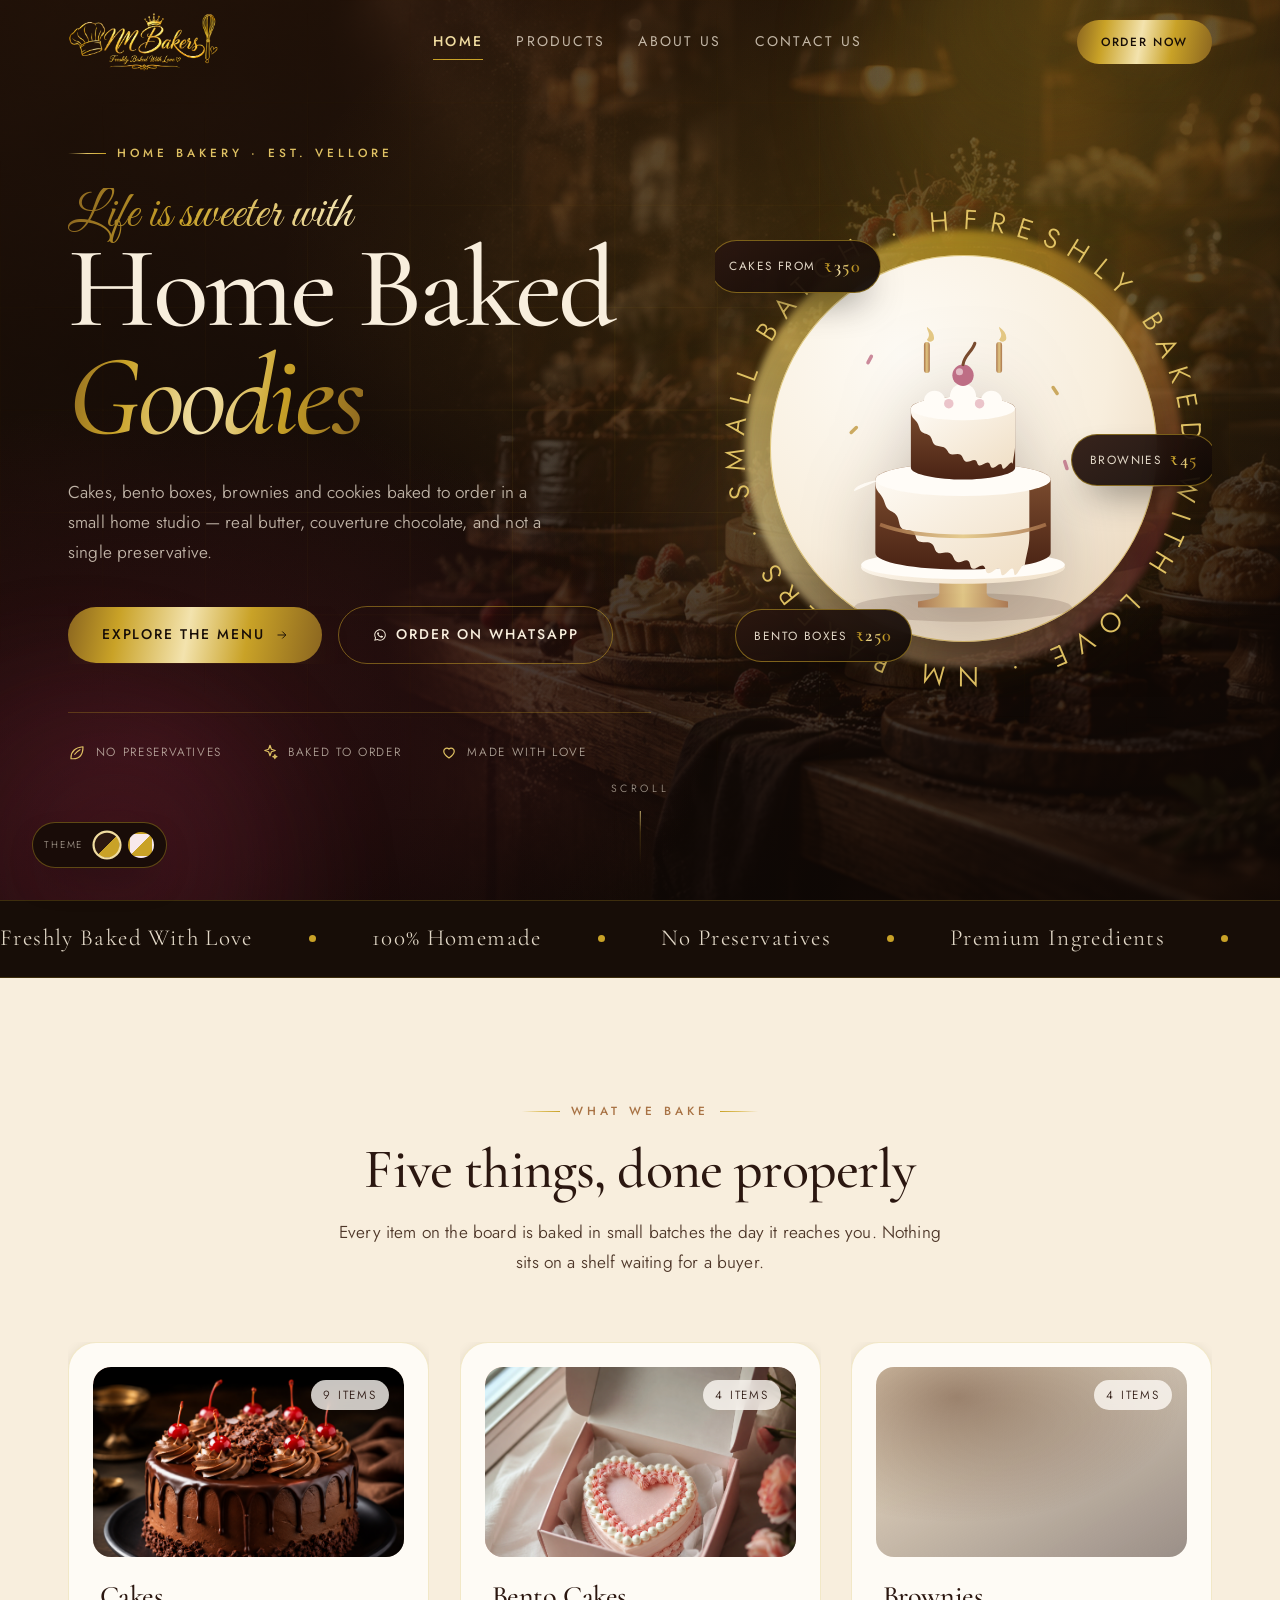
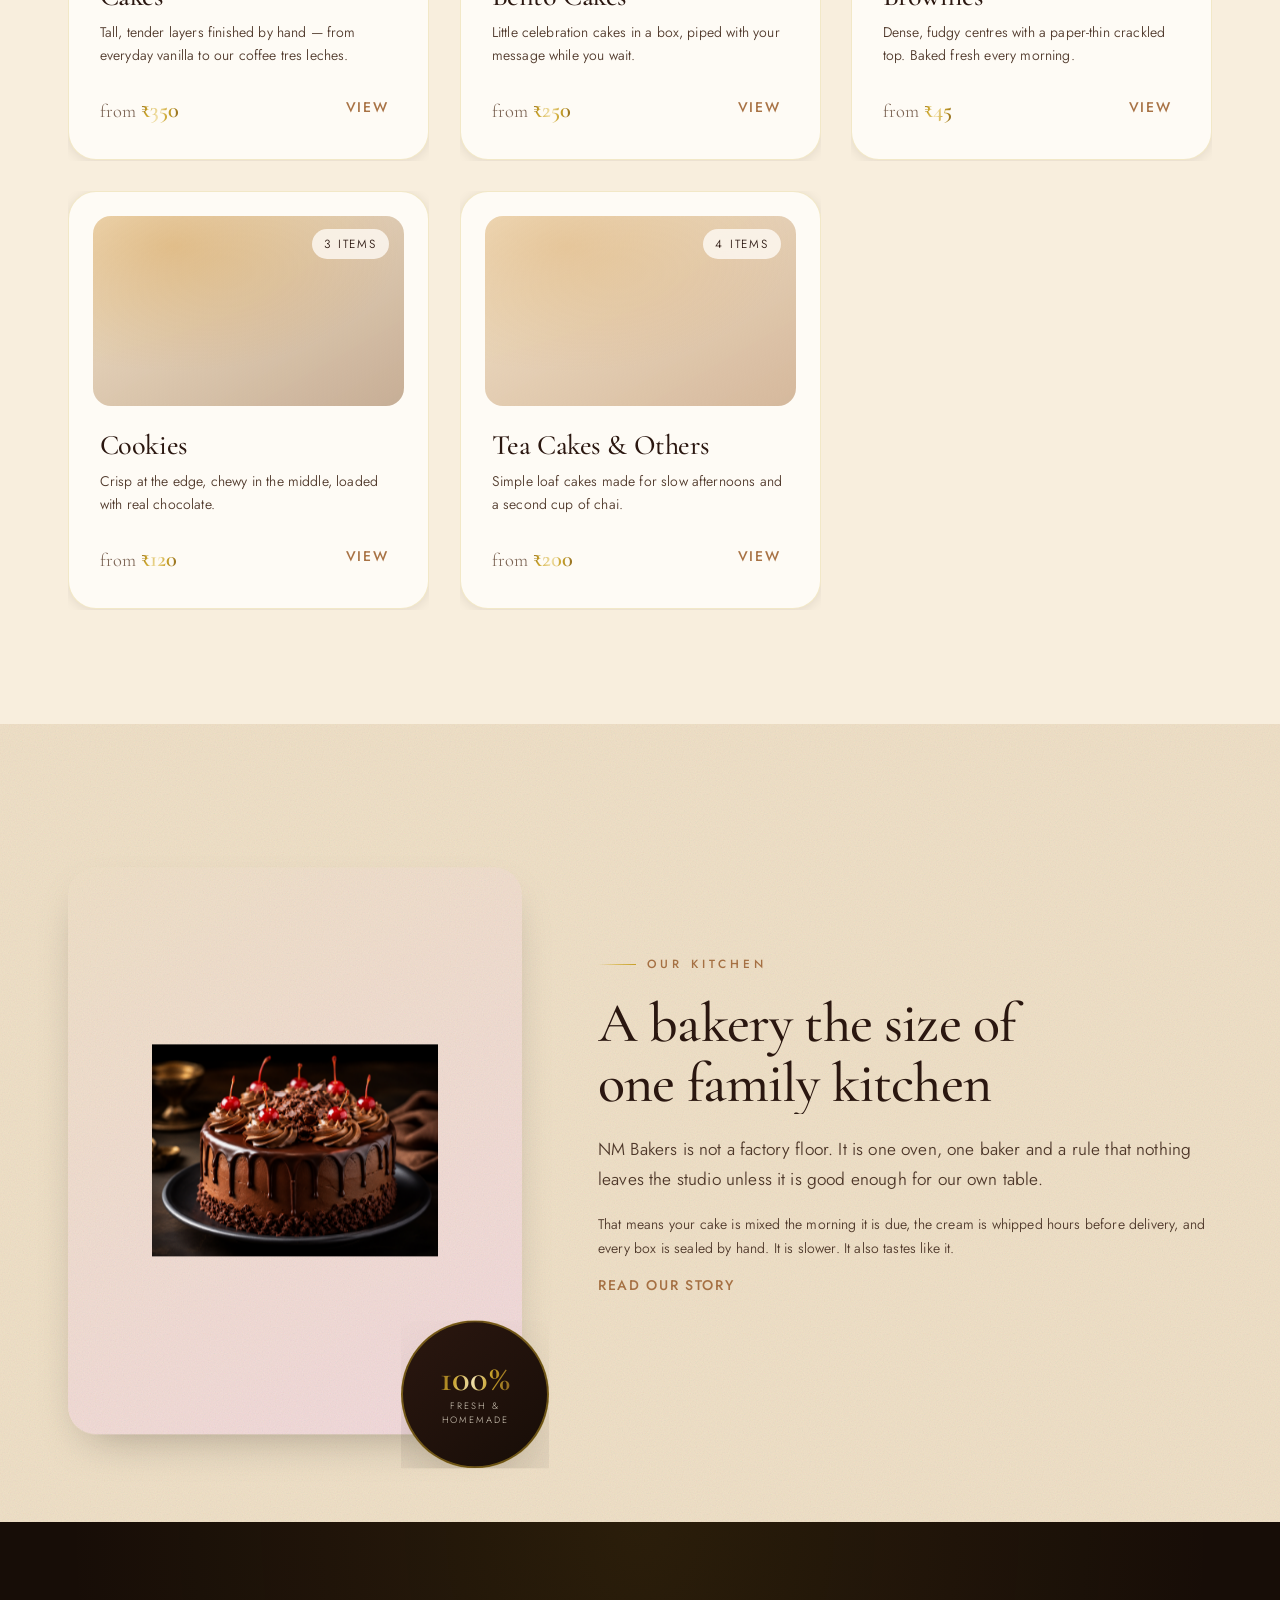
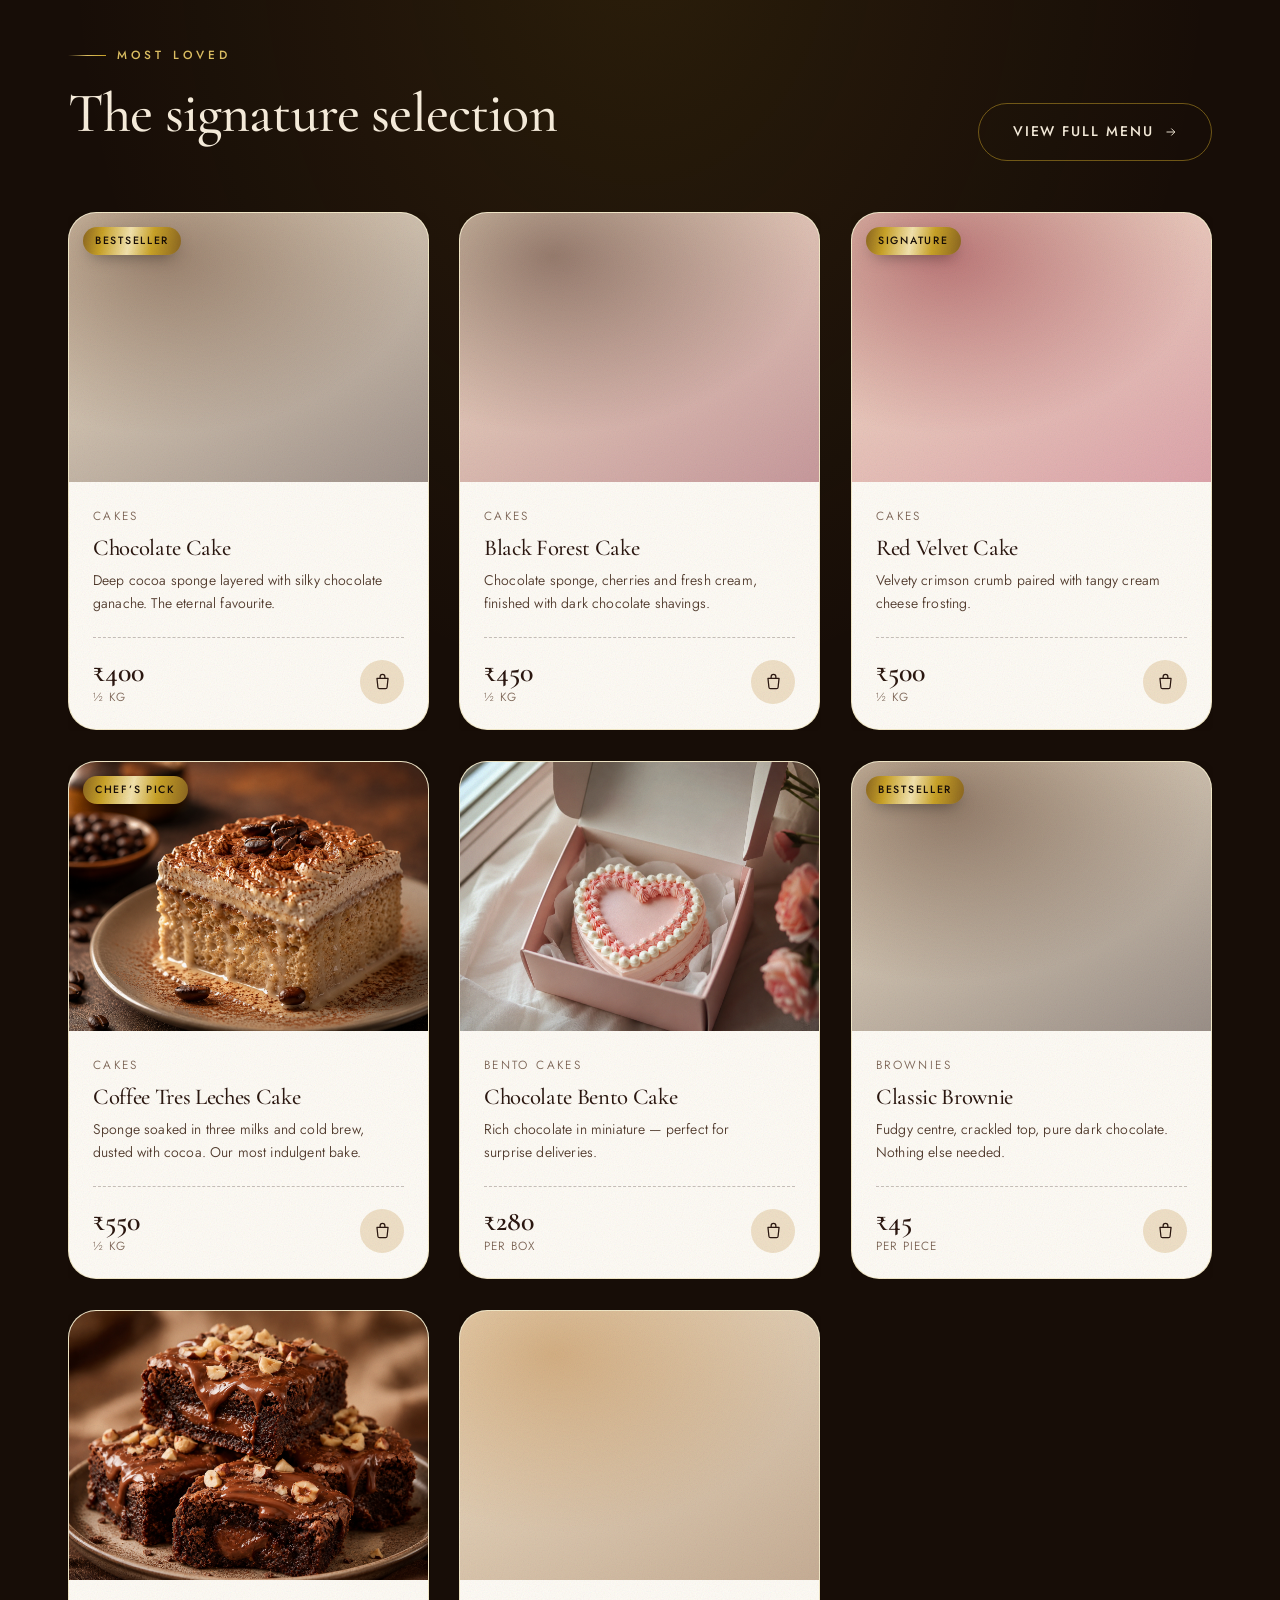
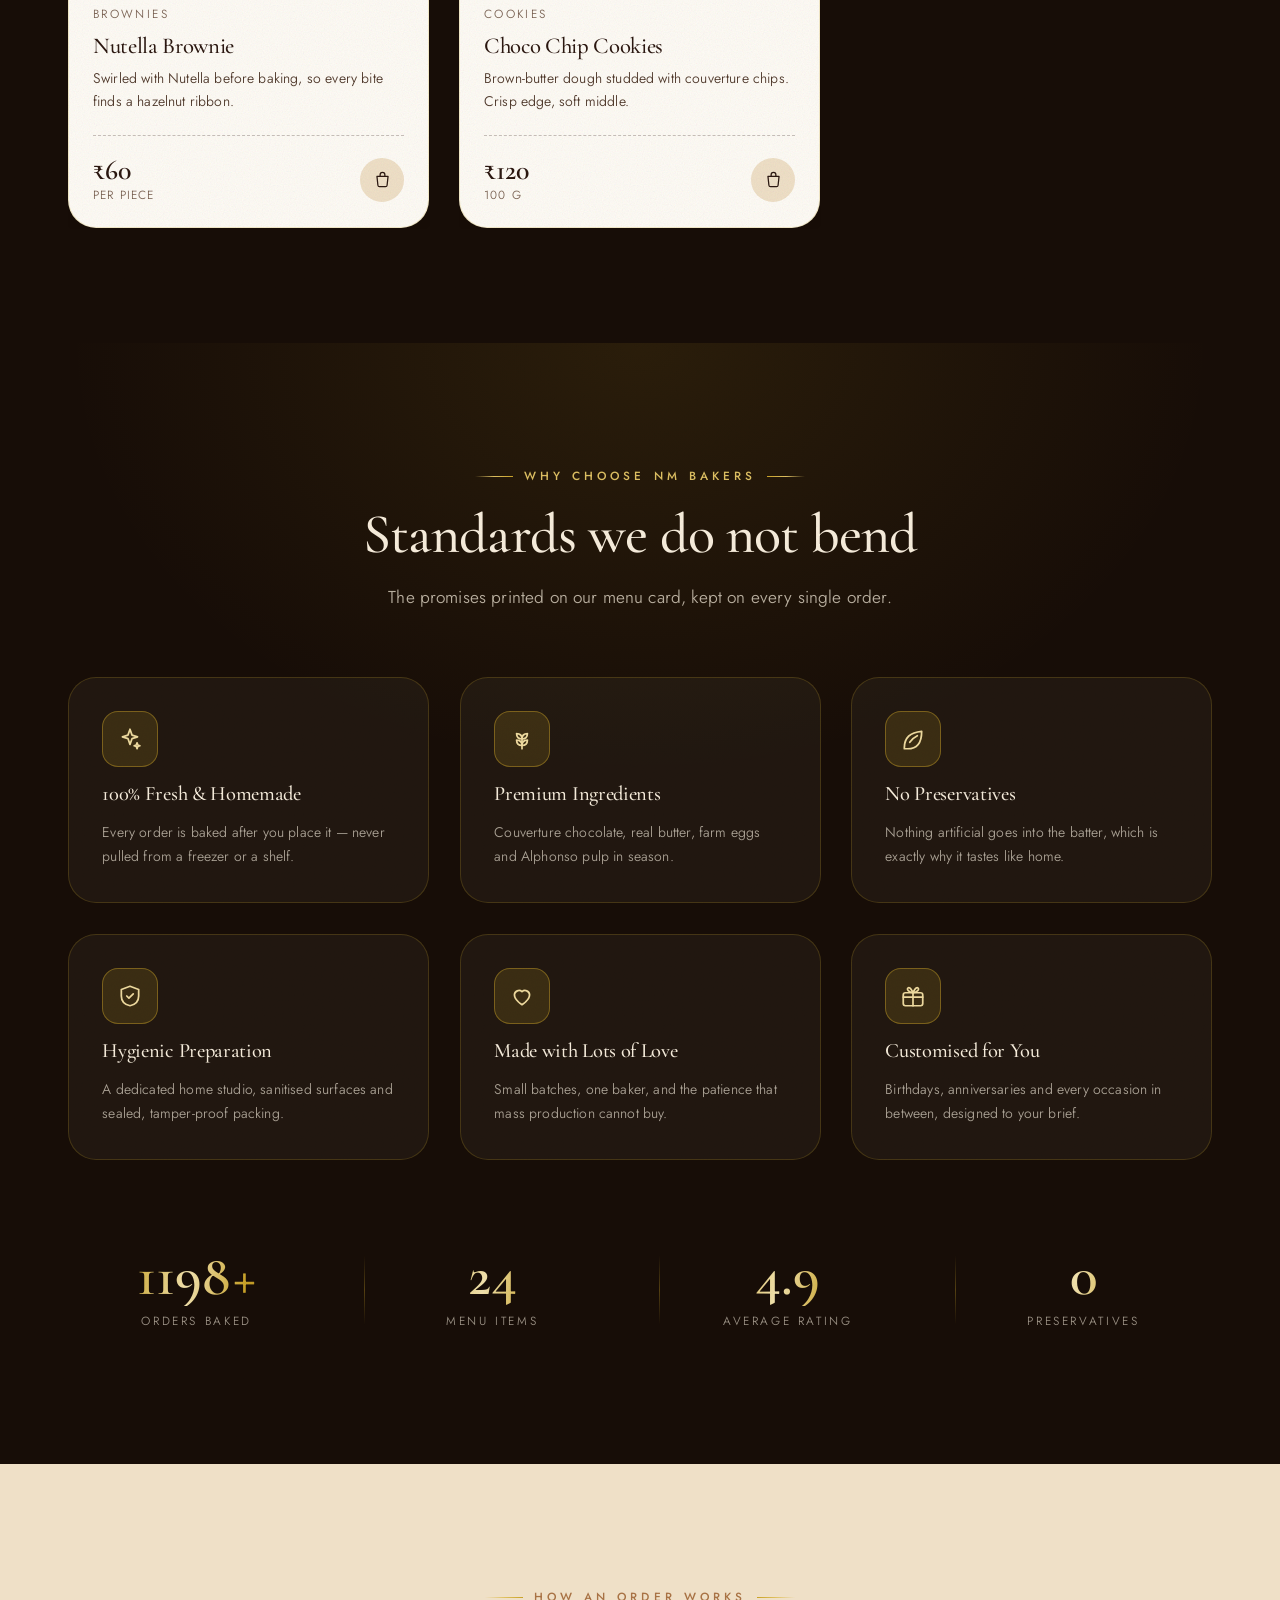
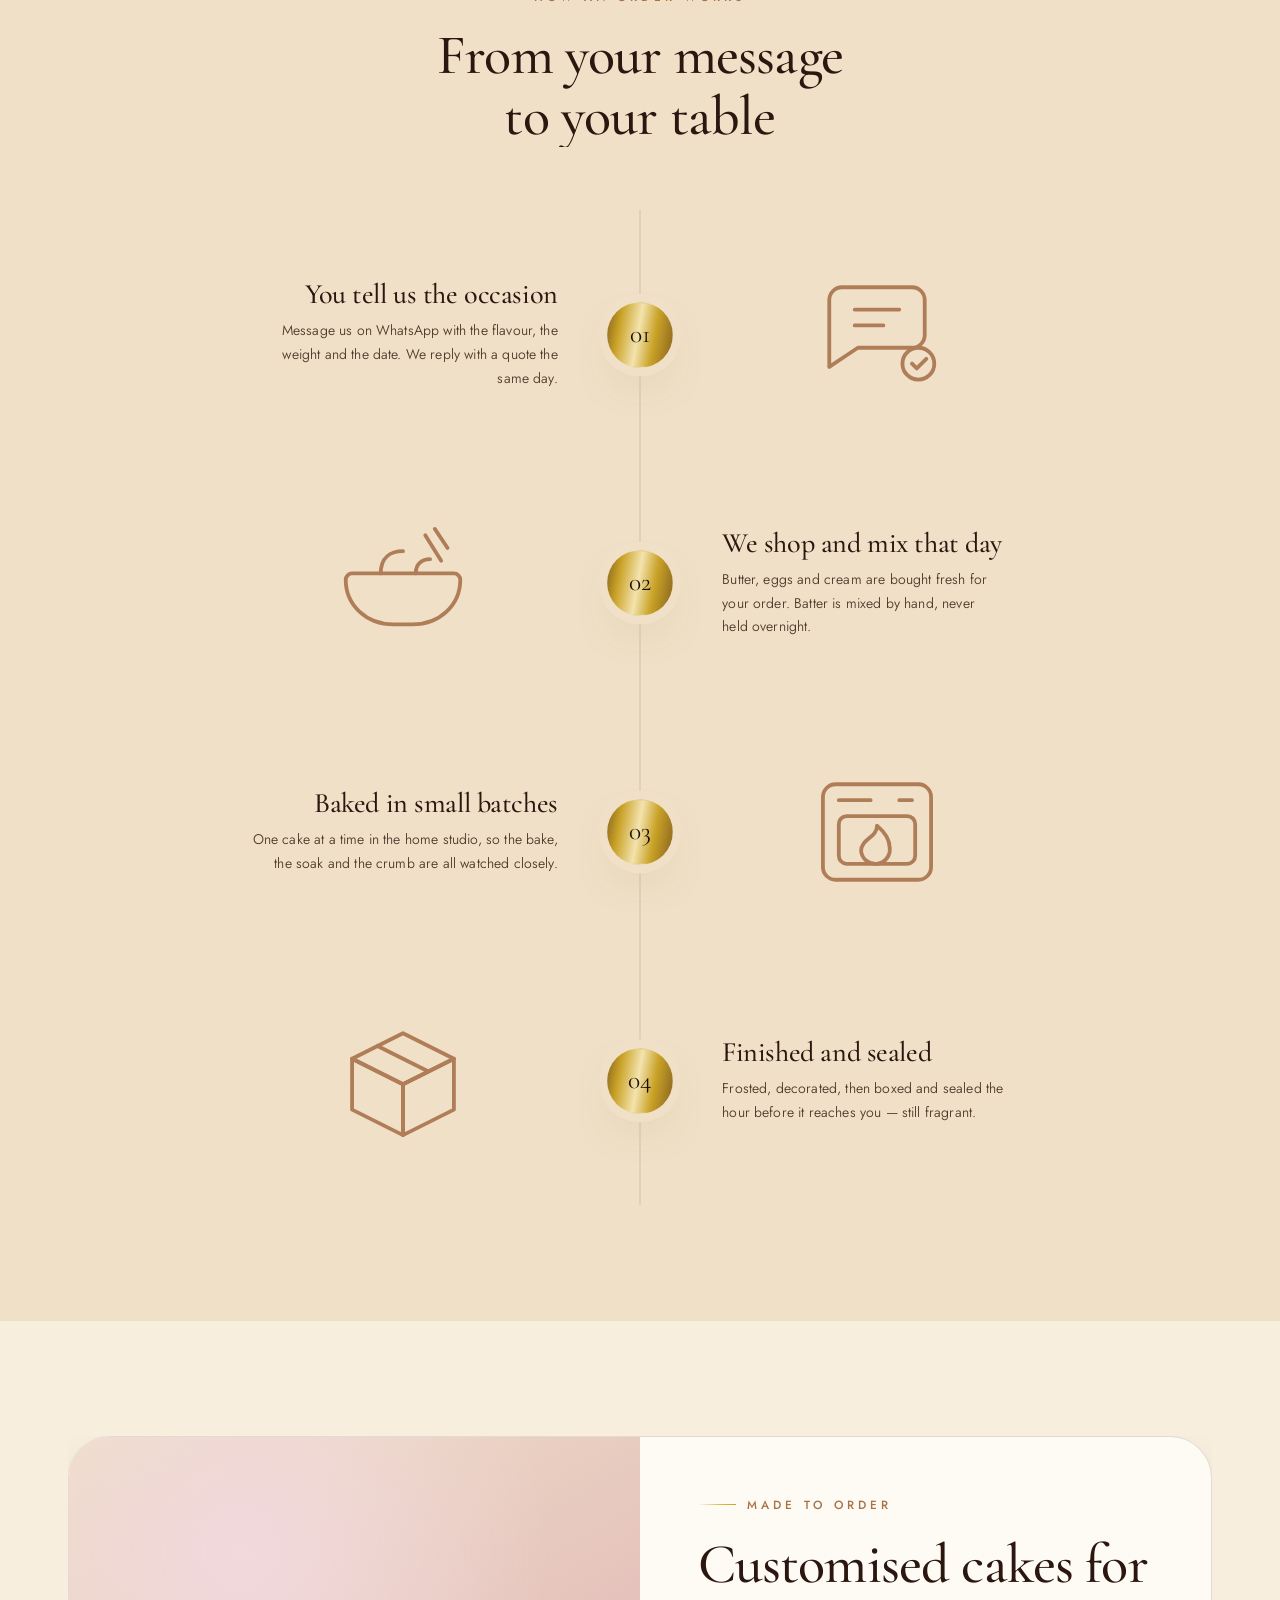
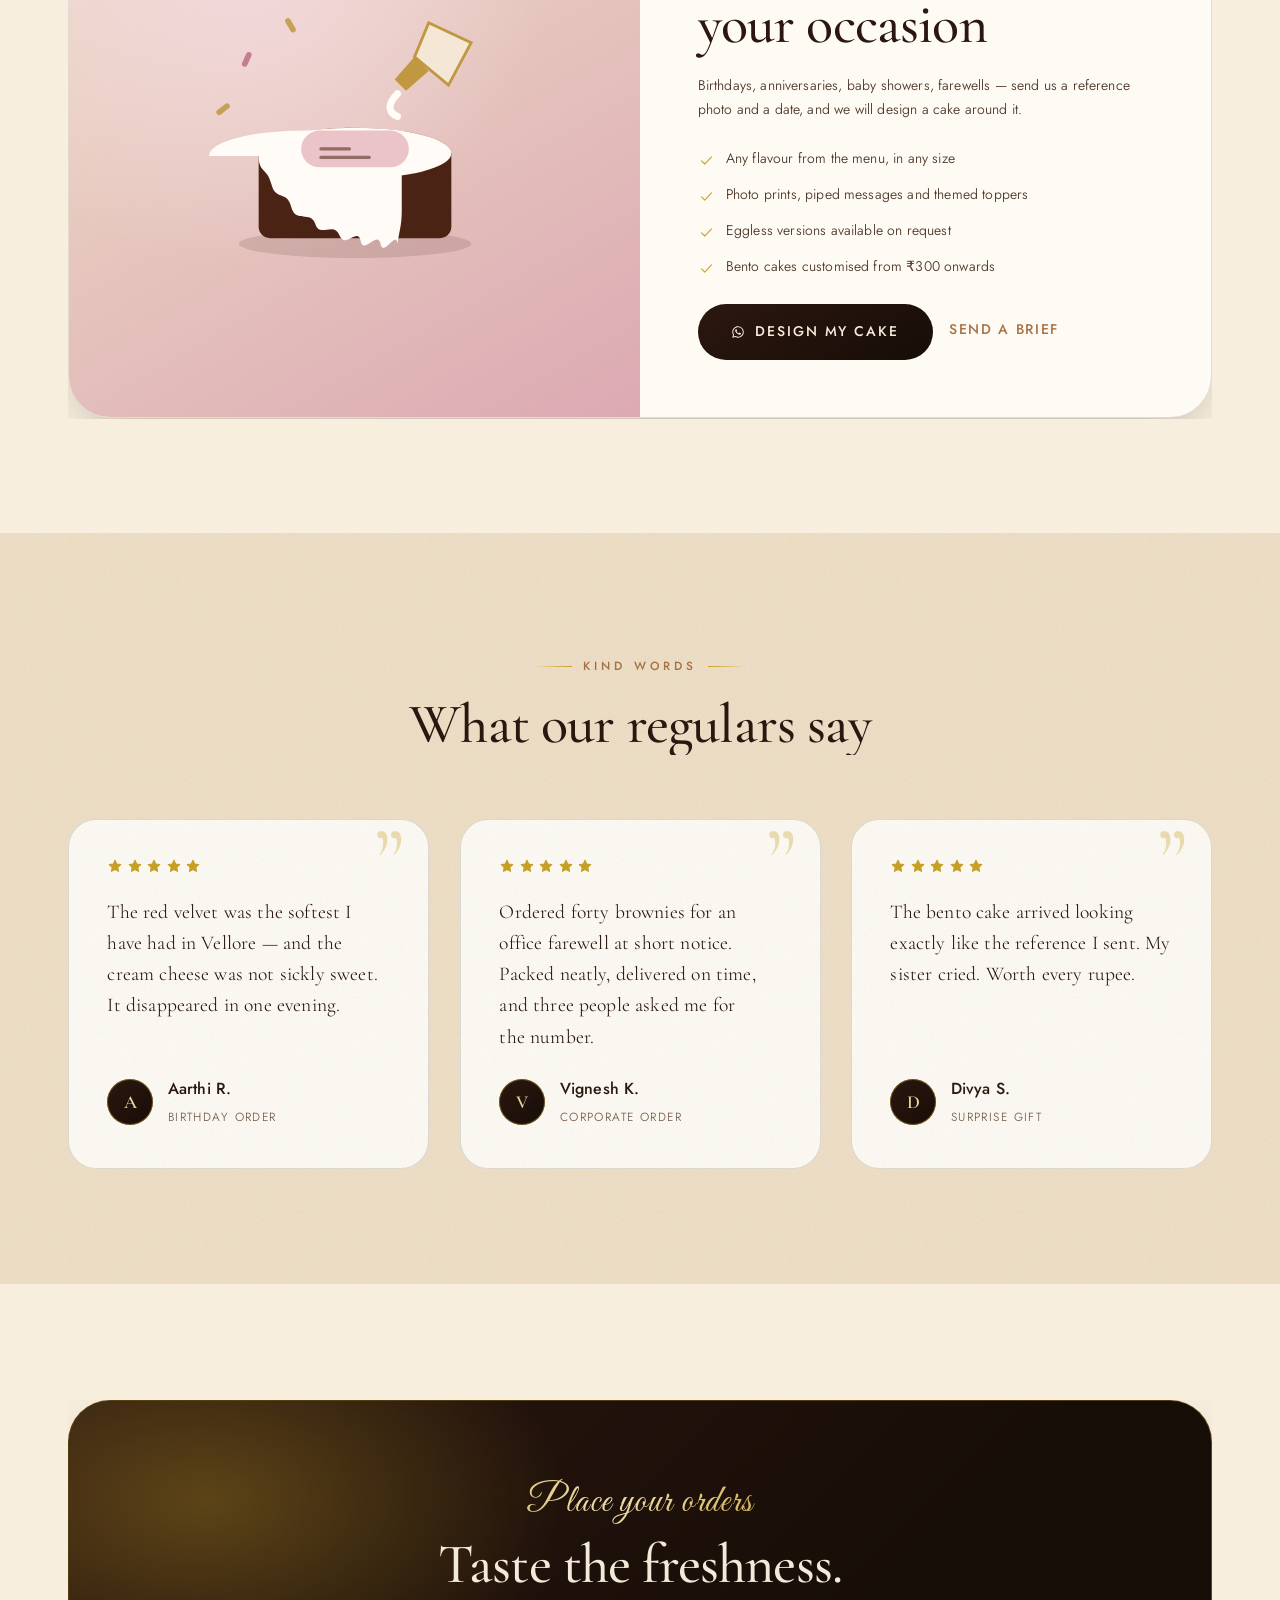
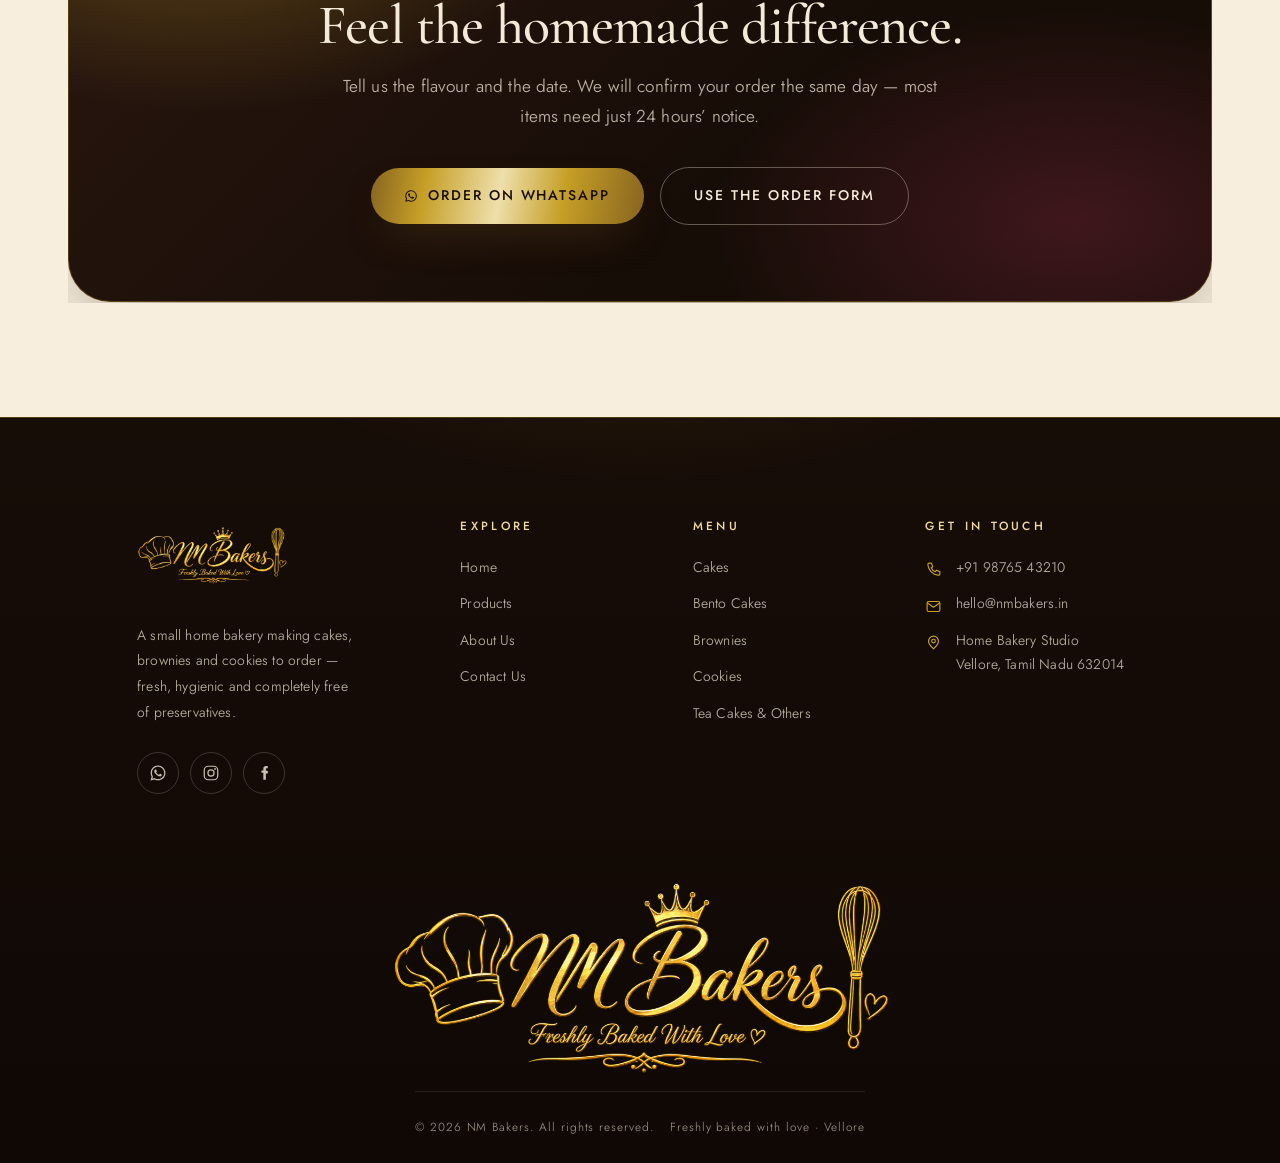
==== commit 1f1ead55: "theme" ====
--- a/index.html
+++ b/index.html
@@ -20,11 +20,11 @@
     href="https://fonts.googleapis.com/css2?family=Cormorant+Garamond:ital,wght@0,400;0,500;0,600;1,400;1,500&family=Great+Vibes&family=Jost:wght@300;400;500&display=swap"
     rel="stylesheet">
 
-  <link rel="stylesheet" href="assets/css/base.css?v=18">
-  <link rel="stylesheet" href="assets/css/layout.css?v=18">
-  <link rel="stylesheet" href="assets/css/components.css?v=18">
-  <link rel="stylesheet" href="assets/css/animations.css?v=18">
-  <link rel="stylesheet" href="assets/css/pages.css?v=18">
+  <link rel="stylesheet" href="assets/css/base.css?v=27">
+  <link rel="stylesheet" href="assets/css/layout.css?v=27">
+  <link rel="stylesheet" href="assets/css/components.css?v=27">
+  <link rel="stylesheet" href="assets/css/animations.css?v=27">
+  <link rel="stylesheet" href="assets/css/pages.css?v=27">
 </head>
 
 <body class="has-dark-hero page-home">
@@ -442,12 +442,12 @@
     <span>Order now</span>
   </a>
 
-  <script src="assets/js/data.js?v=18"></script>
-  <script src="assets/js/visuals.js?v=18"></script>
-  <script src="assets/js/scroll.js?v=18"></script>
-  <script src="assets/js/app.js?v=18"></script>
+  <script src="assets/js/data.js?v=27"></script>
+  <script src="assets/js/visuals.js?v=27"></script>
+  <script src="assets/js/scroll.js?v=27"></script>
+  <script src="assets/js/app.js?v=27"></script>
   <!-- Colour-theme switcher (a deciding tool) — delete this line to remove it -->
-  <script src="assets/js/theme.js?v=18"></script>
+  <script src="assets/js/theme.js?v=27"></script>
   <script>
     // Home-page-only artwork
     document.addEventListener('DOMContentLoaded', function () {
--- a/assets/css/base.css
+++ b/assets/css/base.css
@@ -61,8 +61,8 @@
 
   /* How dark the tint over that photo is. Higher = darker = easier to read.
      Drop to about .70 if you want the photo to show through more. */
-  --banner-veil: .86;
-  --hero-veil: .90;
+  --banner-veil: .72;
+  --hero-veil: .78;
 }
 
 /* ==========================================================================
@@ -139,103 +139,18 @@
 /* ==========================================================================
    COLOUR THEMES
    --------------------------------------------------------------------------
-   Theme 1 (Chocolate & Gold) is everything defined above this line.
-   The three below switch on when <html> carries data-theme="...".
-
-   The floating swatch buttons in the bottom-left corner do that for you.
-   To remove that switcher before going live, delete the one line
-       <script src="assets/js/theme.js?v=18"></script>
-   from the four HTML files. The themes themselves stay available.
+   The site has two themes:
+
+     1. CHOCOLATE & GOLD (dark)  — everything defined above this line.
+                                   This is the default.
+     2. BLUSH & GOLD (light)     — near the bottom of this file, switched on
+                                   when <html> carries data-theme="blush".
+
+   The two swatch buttons in the bottom-left corner switch between them.
+   To remove that switcher before going live, delete this one line
+       <script src="assets/js/theme.js?v=27"></script>
+   from the four HTML files. Both themes stay available either way.
    ========================================================================== */
-
-/* ---- THEME 2 — ROSE GOLD & BLUSH -------------------------------------
-   Soft, romantic, boutique. Suits bento cakes and celebration orders. */
-:root[data-theme="rose"] {
-  --noir: #150A0B;      --noir-rgb: 21, 10, 11;
-  --espresso: #1F0F12;  --espresso-rgb: 31, 15, 18;
-  --cocoa: #35191E;     --cocoa-rgb: 53, 25, 30;
-  --choco: #4E2530;
-  --mocha: #6E3A44;
-  --caramel: #A9707A;
-  --dark-top: #2A1418;  --dark-top-rgb: 42, 20, 24;
-
-  --gold-deep: #8A4A55; --gold-deep-rgb: 138, 74, 85;
-  --gold: #B76E79;      --gold-rgb: 183, 110, 121;
-  --gold-mid: #D79AA2;
-  --gold-soft: #F0CDD2; --gold-soft-rgb: 240, 205, 210;
-  --grad-gold: linear-gradient(100deg, #8A4A55 0%, #B76E79 20%, #F3D8DC 47%, #B76E79 70%, #8A4A55 100%);
-  --grad-gold-warm: linear-gradient(120deg, #A9707A 0%, #B76E79 55%, #E8B9C0 100%);
-
-  --wine: #7A2A3C;      --wine-rgb: 122, 42, 60;
-  --rose: #A8455A;      --rose-rgb: 168, 69, 90;
-  --blush: #F6E1E4;
-  --blush-deep: #E0B5BD;
-
-  --ivory: #FFFAF8;
-  --cream: #FBF0EE;     --cream-rgb: 251, 240, 238;
-  --cream-2: #F2DFDD;
-
-  --ink: #2A1216;
-  --ink-soft: #5C3A40;
-  --ink-muted: #8A6B70;
-}
-
-/* ---- THEME 3 — EMERALD & GOLD ---------------------------------------
-   Deep green with champagne gold. The most distinctive. */
-:root[data-theme="emerald"] {
-  --noir: #060F0B;      --noir-rgb: 6, 15, 11;
-  --espresso: #0B1712;  --espresso-rgb: 11, 23, 18;
-  --cocoa: #14261D;     --cocoa-rgb: 20, 38, 29;
-  --choco: #1E3A2C;
-  --mocha: #2E5240;
-  --caramel: #7E9A82;
-  --dark-top: #0F2118;  --dark-top-rgb: 15, 33, 24;
-
-  --wine: #1F6B4A;      --wine-rgb: 31, 107, 74;
-  --rose: #2A855C;      --rose-rgb: 42, 133, 92;
-  --blush: #E4EFE6;
-  --blush-deep: #C3DAC9;
-
-  --ivory: #FCFBF4;
-  --cream: #F5F1E3;     --cream-rgb: 245, 241, 227;
-  --cream-2: #E8E2CE;
-
-  --ink: #0E1A13;
-  --ink-soft: #35473C;
-  --ink-muted: #64756A;
-}
-
-/* ---- THEME 4 — BURGUNDY & CHAMPAGNE ---------------------------------
-   Rich wine red with pale champagne. Warm and festive. */
-:root[data-theme="burgundy"] {
-  --noir: #12060A;      --noir-rgb: 18, 6, 10;
-  --espresso: #1C0910;  --espresso-rgb: 28, 9, 16;
-  --cocoa: #2E121C;     --cocoa-rgb: 46, 18, 28;
-  --choco: #451B29;
-  --mocha: #63293B;
-  --caramel: #9A5F6E;
-  --dark-top: #280D18;  --dark-top-rgb: 40, 13, 24;
-
-  --gold-deep: #9A7E4A; --gold-deep-rgb: 154, 126, 74;
-  --gold: #D9C08C;      --gold-rgb: 217, 192, 140;
-  --gold-mid: #E8D6AE;
-  --gold-soft: #F7EDD6; --gold-soft-rgb: 247, 237, 214;
-  --grad-gold: linear-gradient(100deg, #9A7E4A 0%, #D9C08C 20%, #FBF4E2 47%, #D9C08C 70%, #9A7E4A 100%);
-  --grad-gold-warm: linear-gradient(120deg, #9A5F6E 0%, #D9C08C 55%, #F1E2BF 100%);
-
-  --wine: #6E1428;      --wine-rgb: 110, 20, 40;
-  --rose: #8E1E36;      --rose-rgb: 142, 30, 54;
-  --blush: #F7E4E8;
-  --blush-deep: #E3BCC5;
-
-  --ivory: #FFFBF6;
-  --cream: #F9F1E6;     --cream-rgb: 249, 241, 230;
-  --cream-2: #EFE1D0;
-
-  --ink: #241017;
-  --ink-soft: #543440;
-  --ink-muted: #856872;
-}
 
 /* --------------------------------------------------------------------------
    2. Reset
@@ -743,4 +658,238 @@
   .btn {
     padding: .9rem 1.7rem;
   }
-}+}
+/* ==========================================================================
+   THEME 2 — BLUSH & GOLD (light)
+   --------------------------------------------------------------------------
+   Soft, romantic, feminine. Pale pink with champagne gold.
+
+   A light theme is more than new colours: the hero, the page banners, the
+   footer and the dark sections were all built for pale text on a dark
+   ground. So this theme sets its palette AND the block below flips those
+   surfaces over. --panel and --panel-2 are the two pale grounds that
+   replace the dark ones.
+   ========================================================================== */
+:root[data-theme="blush"] {
+  /* The two pale grounds that replace the dark ones.
+     --panel   = hero and page banners
+     --panel-2 = footer, marquee and the flipped "dark" sections (deeper,
+                 so the sections still read as separate bands) */
+  --panel: #FDF5F6;
+  --panel-2: #F8E9EC;
+  --panel-rgb: 253, 245, 246;
+  --panel-2-rgb: 248, 233, 236;
+
+  /* these stay genuinely dark — they are text and buttons, not backgrounds */
+  --noir: #2A141C;      --noir-rgb: 42, 20, 28;
+  --espresso: #331A22;  --espresso-rgb: 51, 26, 34;
+  --cocoa: #4A2630;     --cocoa-rgb: 74, 38, 48;
+  --choco: #63343F;
+  --mocha: #7E4A56;
+  --caramel: #A9707C;
+  --dark-top: #3D1F29;  --dark-top-rgb: 61, 31, 41;
+
+  --gold-deep: #A07A2A; --gold-deep-rgb: 160, 122, 42;
+  --gold: #C9A227;      --gold-rgb: 201, 162, 39;
+  --gold-mid: #DFC163;
+  --gold-soft: #B08C22; --gold-soft-rgb: 176, 140, 34;
+  --grad-gold: linear-gradient(100deg, #A07A2A 0%, #C9A227 20%, #EFDCA0 47%, #C9A227 70%, #A07A2A 100%);
+  --grad-gold-warm: linear-gradient(120deg, #A9707C 0%, #C9A227 55%, #E8CE7C 100%);
+
+  --wine: #A85A72;      --wine-rgb: 168, 90, 114;
+  --rose: #C4788C;      --rose-rgb: 196, 120, 140;
+  --blush: #FBE4E8;
+  --blush-deep: #F0C3CC;
+
+  --ivory: #FFFFFF;                 /* cards stay white so they lift off the pink */
+  --cream: #FDF5F6;     --cream-rgb: 253, 245, 246;
+  --cream-2: #F5DFE4;
+
+  --bg: #FDF5F6;
+  --ink: #3A1F27;
+  --ink-soft: #6B4A54;
+  --ink-muted: #9A7A84;
+
+  --banner-veil: .93;
+  --hero-veil: .95;
+}
+
+/* ==========================================================================
+   Shared light-theme surface flips
+   Every surface that was designed dark becomes pale, and its text goes dark.
+   ========================================================================== */
+/* The hero photographs are dark bakery scenes, shot for the dark theme.
+   Simply thinning the pale veil over them turns the banner muddy and the
+   dark text stops reading. So on the light theme the photo goes on its own
+   layer and is BRIGHTENED, with an even pale veil above it:
+
+       ::before   the photo, brightened          (behind everything)
+       ::after    the pale veil                  (above the photo)
+       content    headline and text              (above the veil)
+
+   That way the picture stays clearly visible and the text stays readable.
+   --photo-lift controls how bright, --photo-veil how strong the veil. */
+:root[data-theme="blush"] {
+  --photo-lift: 1.7;
+  --photo-veil: .64;
+}
+
+:root[data-theme="blush"] .hero,
+:root[data-theme="blush"] .page-banner{
+  color: var(--ink);
+  background:
+    radial-gradient(85% 75% at 50% 0%, rgba(var(--gold-rgb), .12) 0%, transparent 58%),
+    var(--panel);
+}
+
+:root[data-theme="blush"] .hero::before,
+:root[data-theme="blush"] .page-banner::before{
+  content: "";
+  position: absolute;
+  inset: 0;
+  z-index: -4;
+  background-image: var(--banner-image);
+  background-size: cover;
+  background-position: center right;
+  background-repeat: no-repeat;
+  filter: brightness(var(--photo-lift)) saturate(.8) contrast(.8);
+}
+
+/* The veil is strongest in the middle, where the words are, and fades out
+   towards the edges so the photograph still shows. A flat veil either hides
+   the picture or leaves the text sitting on a busy background — this does
+   both jobs at once. */
+:root[data-theme="blush"] .hero.grain::after,
+:root[data-theme="blush"] .page-banner.grain::after{
+  background-image: none;
+  background:
+    radial-gradient(72% 80% at 50% 50%,
+      rgba(var(--panel-rgb), calc(var(--photo-veil) + .30)) 0%,
+      rgba(var(--panel-rgb), calc(var(--photo-veil) + .16)) 48%,
+      rgba(var(--panel-2-rgb), calc(var(--photo-veil) - .16)) 100%),
+    linear-gradient(165deg,
+      rgba(var(--panel-rgb), calc(var(--photo-veil) - .18)) 0%,
+      rgba(var(--panel-2-rgb), calc(var(--photo-veil) - .14)) 100%);
+  mix-blend-mode: normal;
+  opacity: 1;
+  z-index: 1;
+}
+
+:root[data-theme="blush"] .hero h1,
+:root[data-theme="blush"] .page-banner h1{ color: var(--cocoa); }
+
+/* over a photograph the softer greys stop reading, so the banner text uses
+   the full-strength ink and the eyebrow uses the deep gold, not the pale one */
+:root[data-theme="blush"] .hero__lead,
+:root[data-theme="blush"] .page-banner .lead{ color: var(--ink); }
+
+:root[data-theme="blush"] .page-banner .eyebrow,
+:root[data-theme="blush"] .hero__eyebrow{ color: var(--gold-deep); }
+
+:root[data-theme="blush"] .hero__trust{ border-top-color: rgba(var(--gold-rgb), .38); }
+
+:root[data-theme="blush"] .breadcrumb{ color: var(--ink-soft); }
+:root[data-theme="blush"] .hero__cue{ color: var(--ink-muted); }
+
+/* the trust row is real content, so give it proper reading contrast
+   (--ink-muted came out at 3.6:1 on pink, below the 4.5:1 minimum) */
+:root[data-theme="blush"] .hero__trust-item span{ color: var(--ink-soft); }
+
+/* floating price chips: white card instead of dark glass */
+:root[data-theme="blush"] .hero__chip{
+  background: rgba(255, 255, 255, .92);
+  border-color: rgba(var(--gold-rgb), .5);
+  color: var(--cocoa);
+  box-shadow: 0 16px 34px -18px rgba(var(--cocoa-rgb), .4);
+}
+
+:root[data-theme="blush"] .hero .btn--ghost{ --btn-fg: var(--cocoa); }
+
+/* marquee ribbon */
+:root[data-theme="blush"] .marquee{
+  background: var(--panel-2);
+  color: var(--cocoa);
+  border-block-color: rgba(var(--gold-rgb), .3);
+}
+:root[data-theme="blush"] .marquee__item{ color: var(--cocoa); }
+
+/* the "dark" content sections */
+:root[data-theme="blush"] .section--dark{
+  color: var(--ink);
+  background:
+    radial-gradient(70% 60% at 50% 0%, rgba(var(--gold-rgb), .12), transparent 64%),
+    var(--panel-2);
+}
+:root[data-theme="blush"] .section--dark h2,
+:root[data-theme="blush"] .section--dark h3{ color: var(--cocoa); }
+:root[data-theme="blush"] .section--dark .lead{ color: var(--ink-soft); }
+:root[data-theme="blush"] .section--dark .feature{
+  background: var(--ivory);
+  border-color: rgba(var(--gold-rgb), .26);
+}
+:root[data-theme="blush"] .section--dark .feature p{ color: var(--ink-soft); }
+:root[data-theme="blush"] .section--dark .stat__label{ color: var(--ink-muted); }
+:root[data-theme="blush"] .section--dark .btn--ghost{ --btn-fg: var(--cocoa); }
+
+/* call-to-action band */
+:root[data-theme="blush"] .cta-band{
+  color: var(--ink);
+  background: linear-gradient(135deg, var(--panel) 0%, var(--panel-2) 70%);
+  border-color: rgba(var(--gold-rgb), .4);
+}
+:root[data-theme="blush"] .cta-band h2{ color: var(--cocoa); }
+:root[data-theme="blush"] .cta-band .lead{ color: var(--ink-soft); }
+:root[data-theme="blush"] .btn--outline-light{
+  --btn-fg: var(--cocoa);
+  border-color: rgba(var(--gold-rgb), .5);
+}
+
+/* footer */
+:root[data-theme="blush"] .site-footer{
+  background: var(--panel-2);
+  color: var(--ink-soft);
+  border-top-color: rgba(var(--gold-rgb), .45);
+}
+:root[data-theme="blush"] .footer__brand .brand__name{ color: var(--cocoa); }
+:root[data-theme="blush"] .footer__title{ color: var(--caramel); }
+:root[data-theme="blush"] .footer__socials a{
+  border-color: rgba(var(--cocoa-rgb), .22);
+  color: var(--ink-soft);
+}
+:root[data-theme="blush"] .footer__bar{
+  color: var(--ink-muted);
+  border-top-color: rgba(var(--cocoa-rgb), .14);
+}
+
+/* header: dark text on the pale hero, pale glass when stuck */
+:root[data-theme="blush"] .site-header.is-stuck{
+  background: rgba(255, 255, 255, .88);
+  box-shadow: 0 12px 36px -24px rgba(var(--cocoa-rgb), .7);
+}
+:root[data-theme="blush"] .site-header.is-stuck .nav__link,
+:root[data-theme="blush"] body.has-dark-hero .site-header:not(.is-stuck) .nav__link{ color: var(--ink-soft); }
+:root[data-theme="blush"] .site-header.is-stuck .nav__link:hover,
+:root[data-theme="blush"] .site-header.is-stuck .nav__link.is-active,
+:root[data-theme="blush"] body.has-dark-hero .site-header:not(.is-stuck) .nav__link:hover,
+:root[data-theme="blush"] body.has-dark-hero .site-header:not(.is-stuck) .nav__link.is-active{ color: var(--cocoa); }
+:root[data-theme="blush"] .site-header.is-stuck .nav-toggle__bars span,
+:root[data-theme="blush"] body.has-dark-hero .site-header:not(.is-stuck) .nav-toggle__bars span{ background: var(--cocoa); }
+
+/* mobile drawer */
+:root[data-theme="blush"] .nav-drawer{
+  background:
+    radial-gradient(70% 60% at 50% 20%, rgba(var(--gold-rgb), .12), transparent 60%),
+    linear-gradient(170deg, var(--panel), var(--panel-2));
+}
+:root[data-theme="blush"] .nav-drawer__list a{ color: var(--cocoa); }
+
+/* the round badge over About-page pictures keeps its dark ground for contrast */
+:root[data-theme="blush"] .media-badge span{ color: rgba(255, 255, 255, .8); }
+
+/* icon tiles inside a flipped section: keep the dark plum ground so the
+   gold symbol has something to read against */
+:root[data-theme="blush"] .section--dark .feature__icon{
+  background: linear-gradient(140deg, var(--cocoa), var(--espresso));
+  color: var(--gold-mid);
+  box-shadow: inset 0 0 0 1px rgba(var(--gold-rgb), .45);
+}
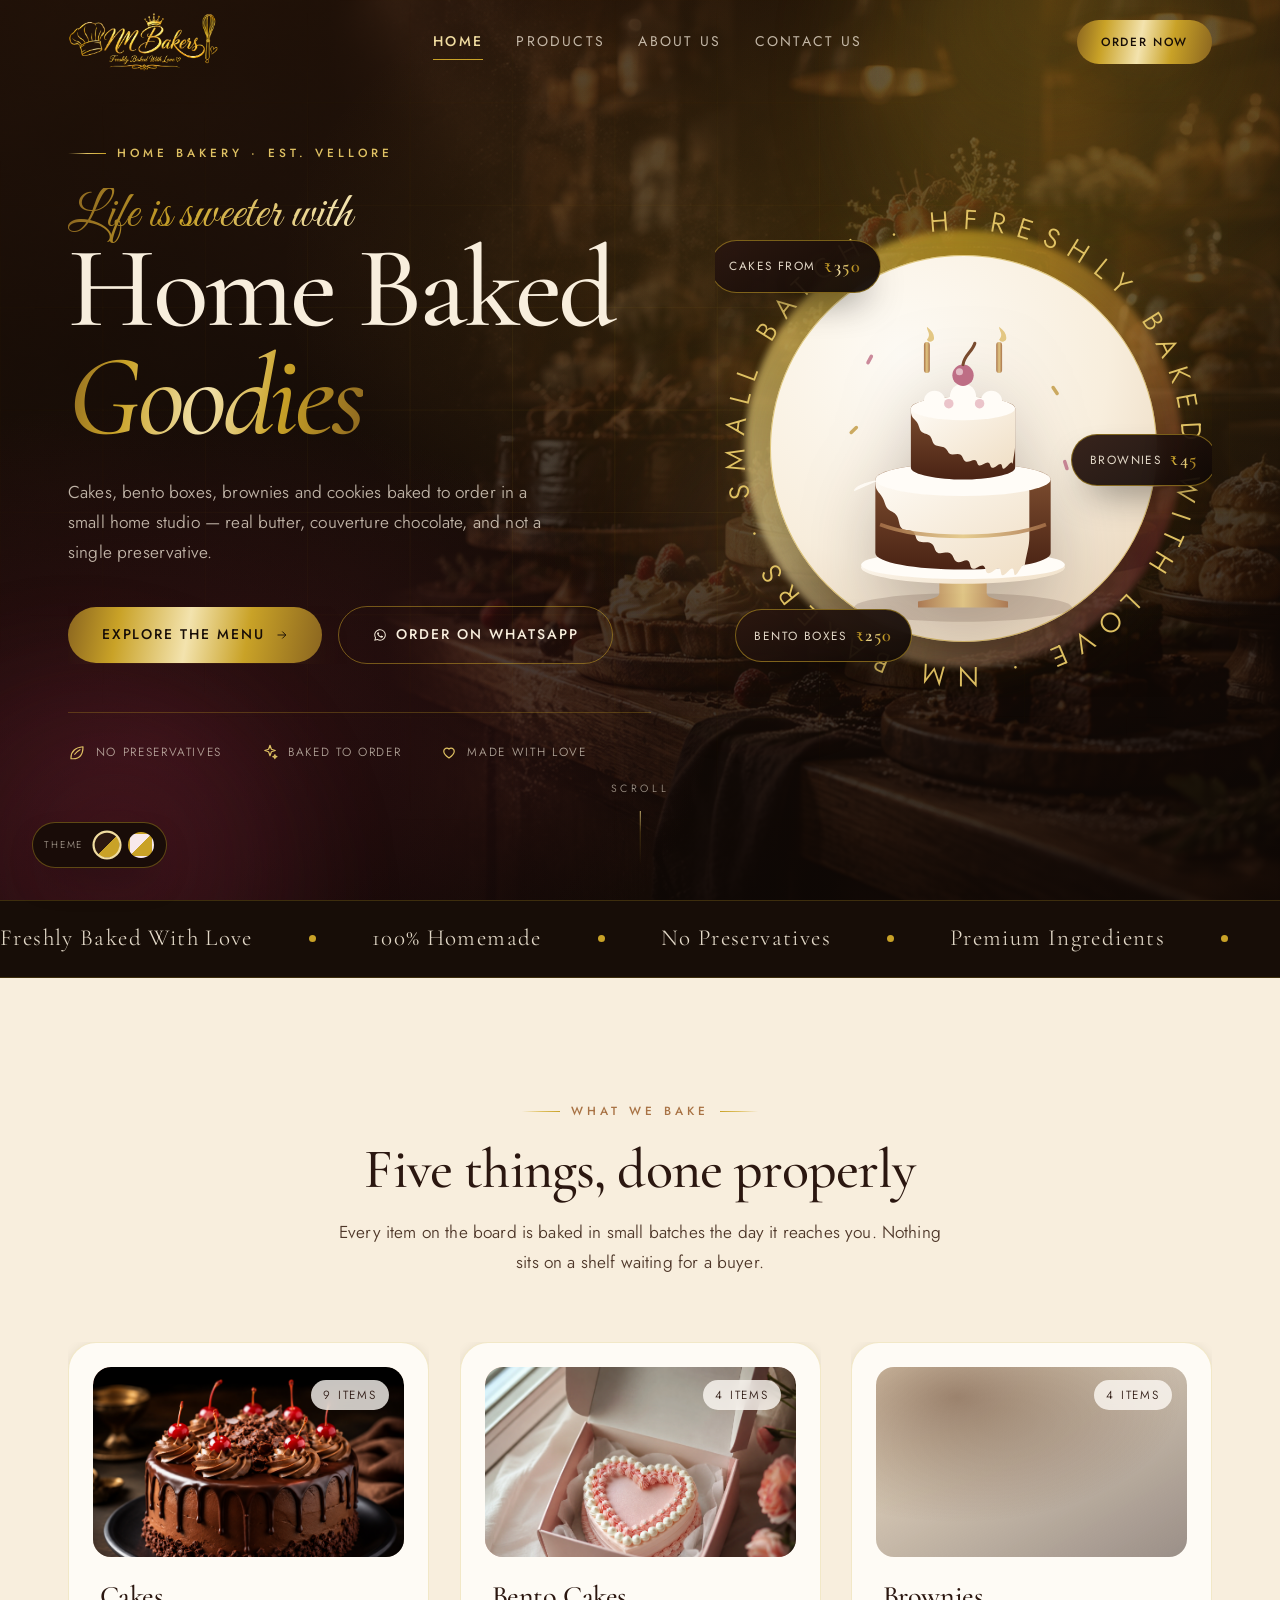
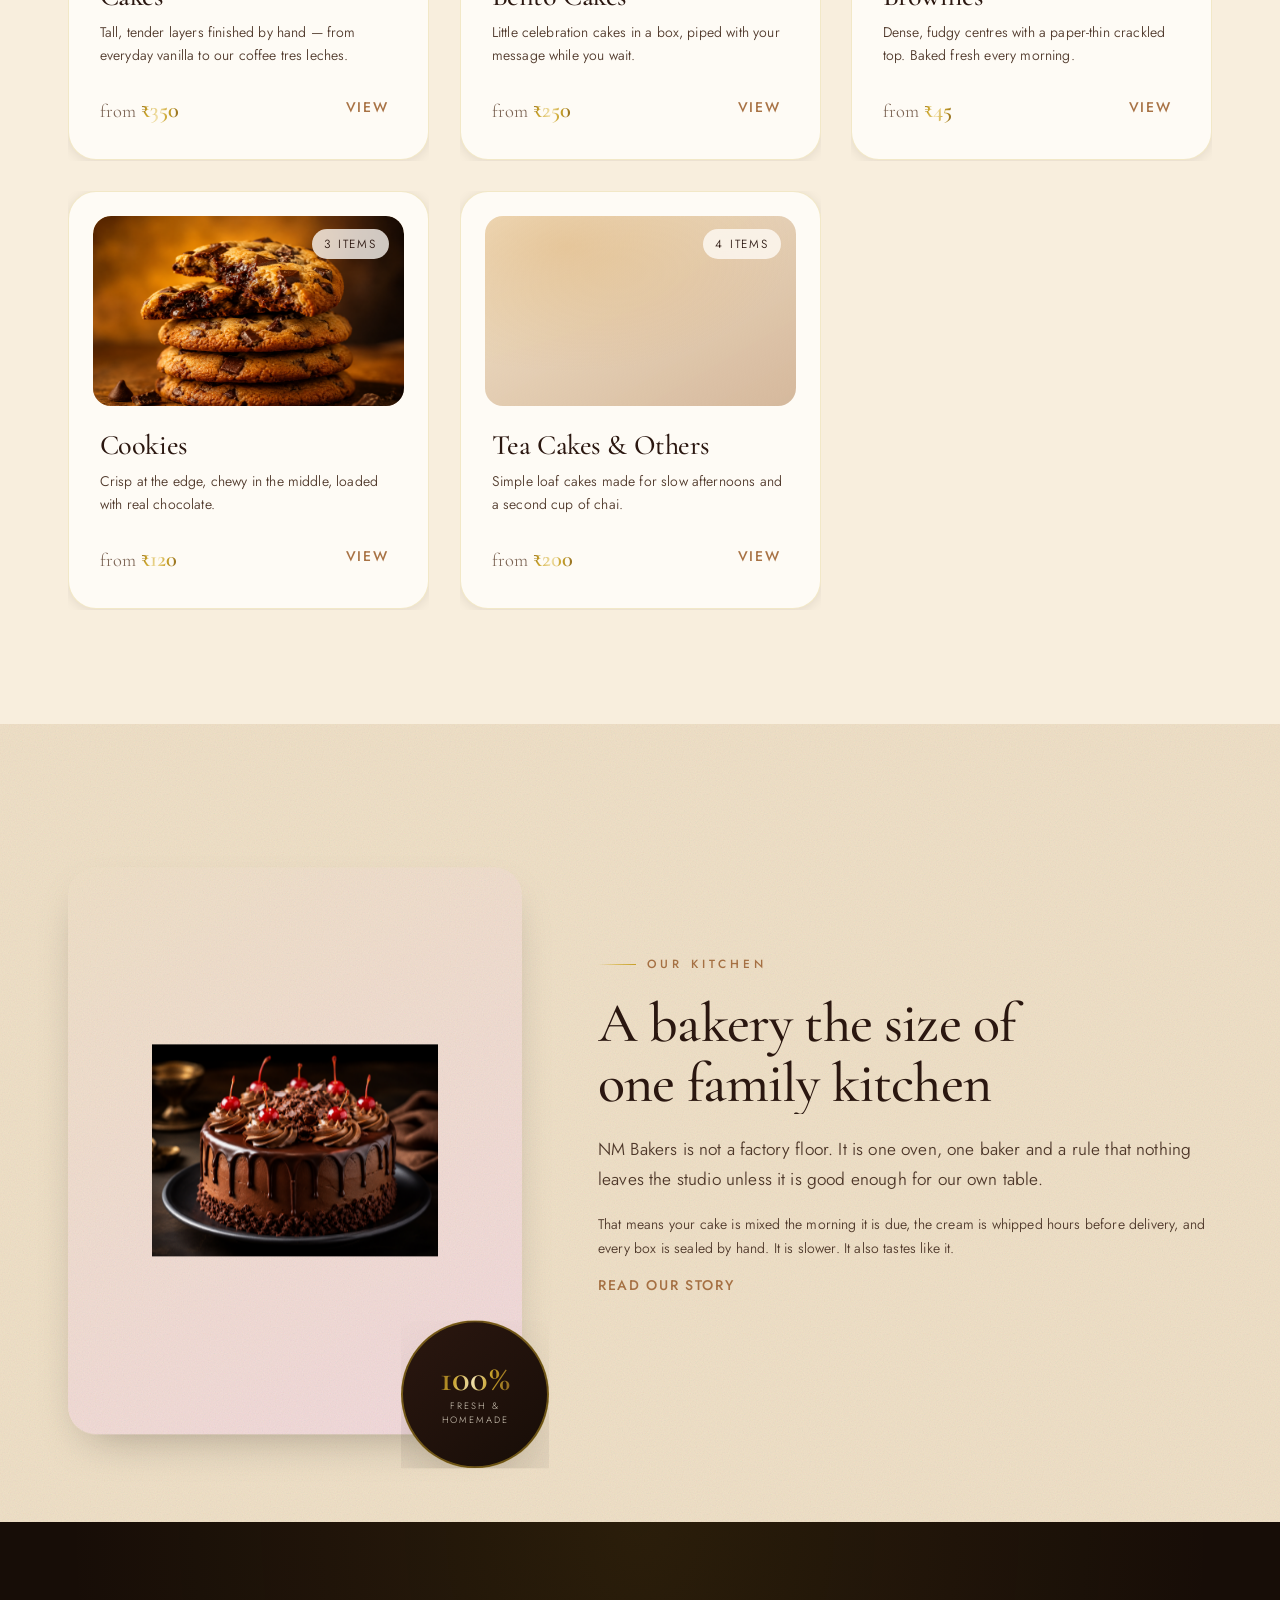
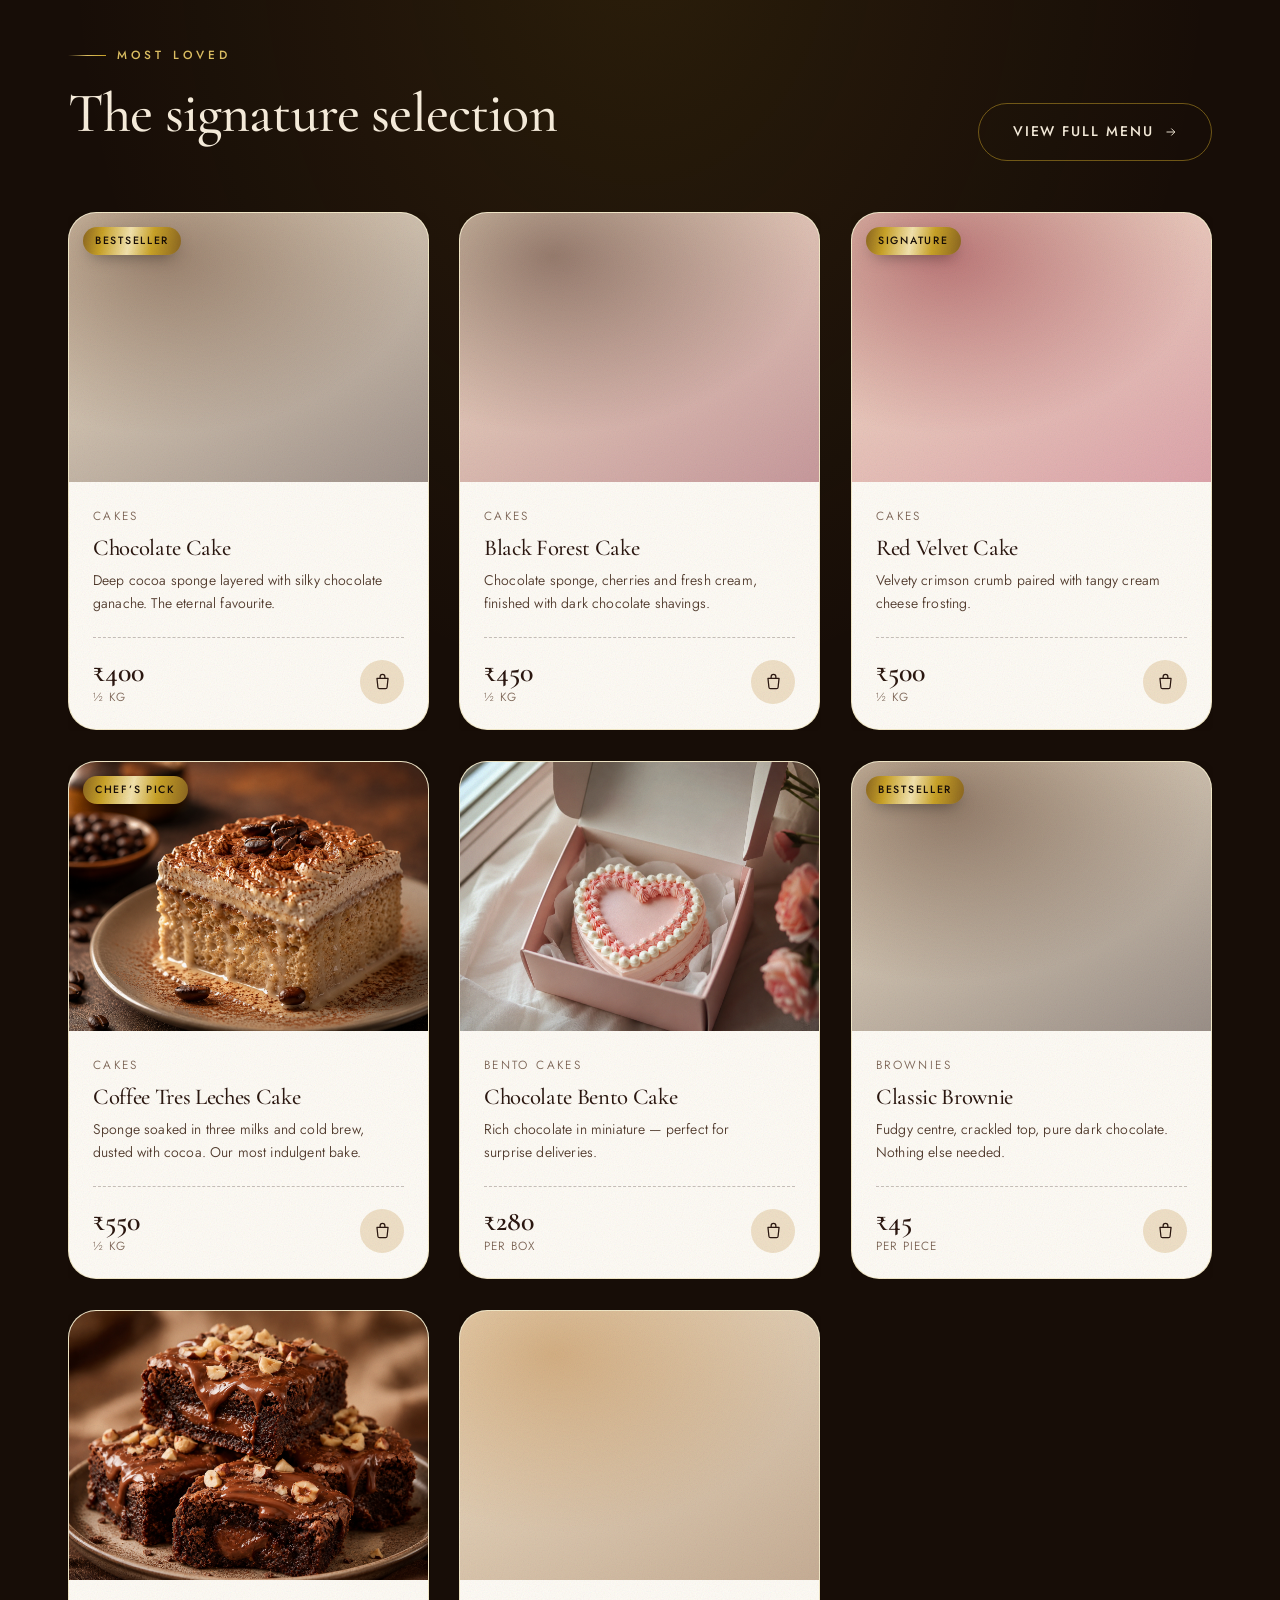
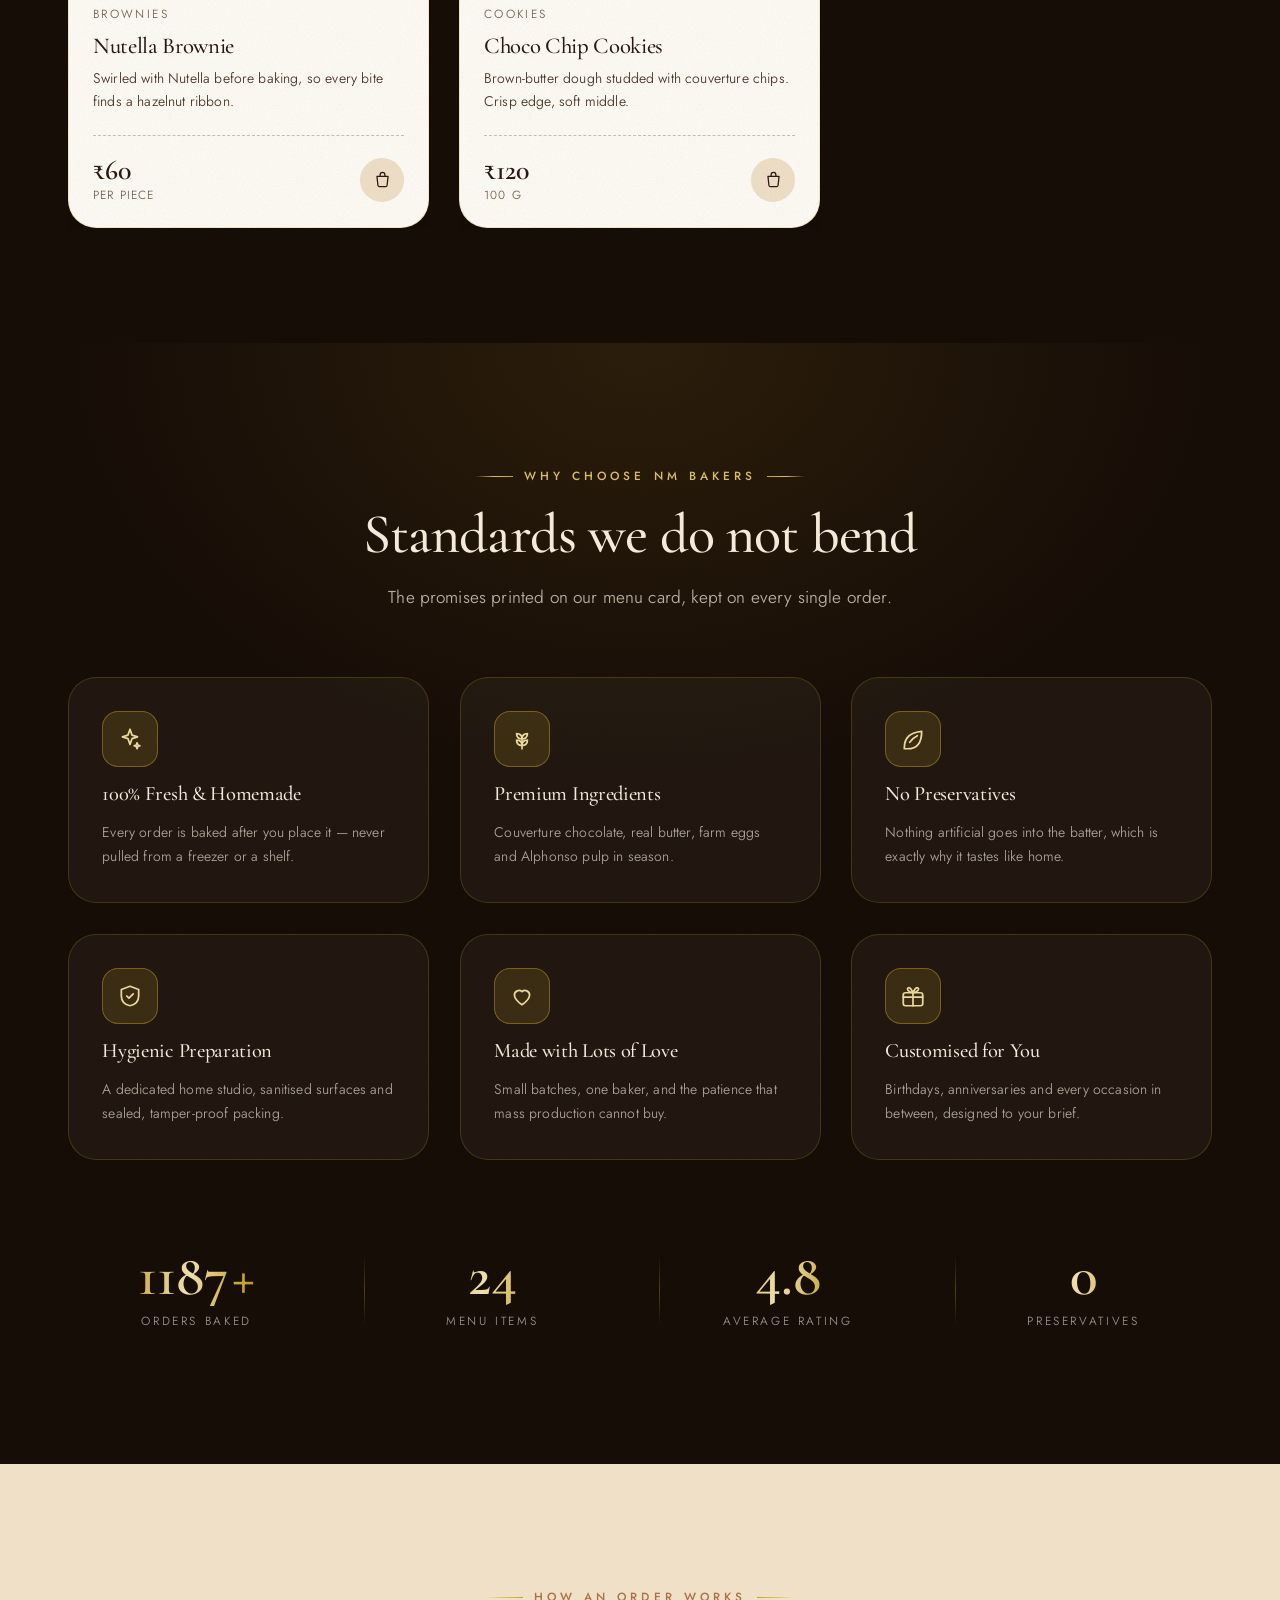
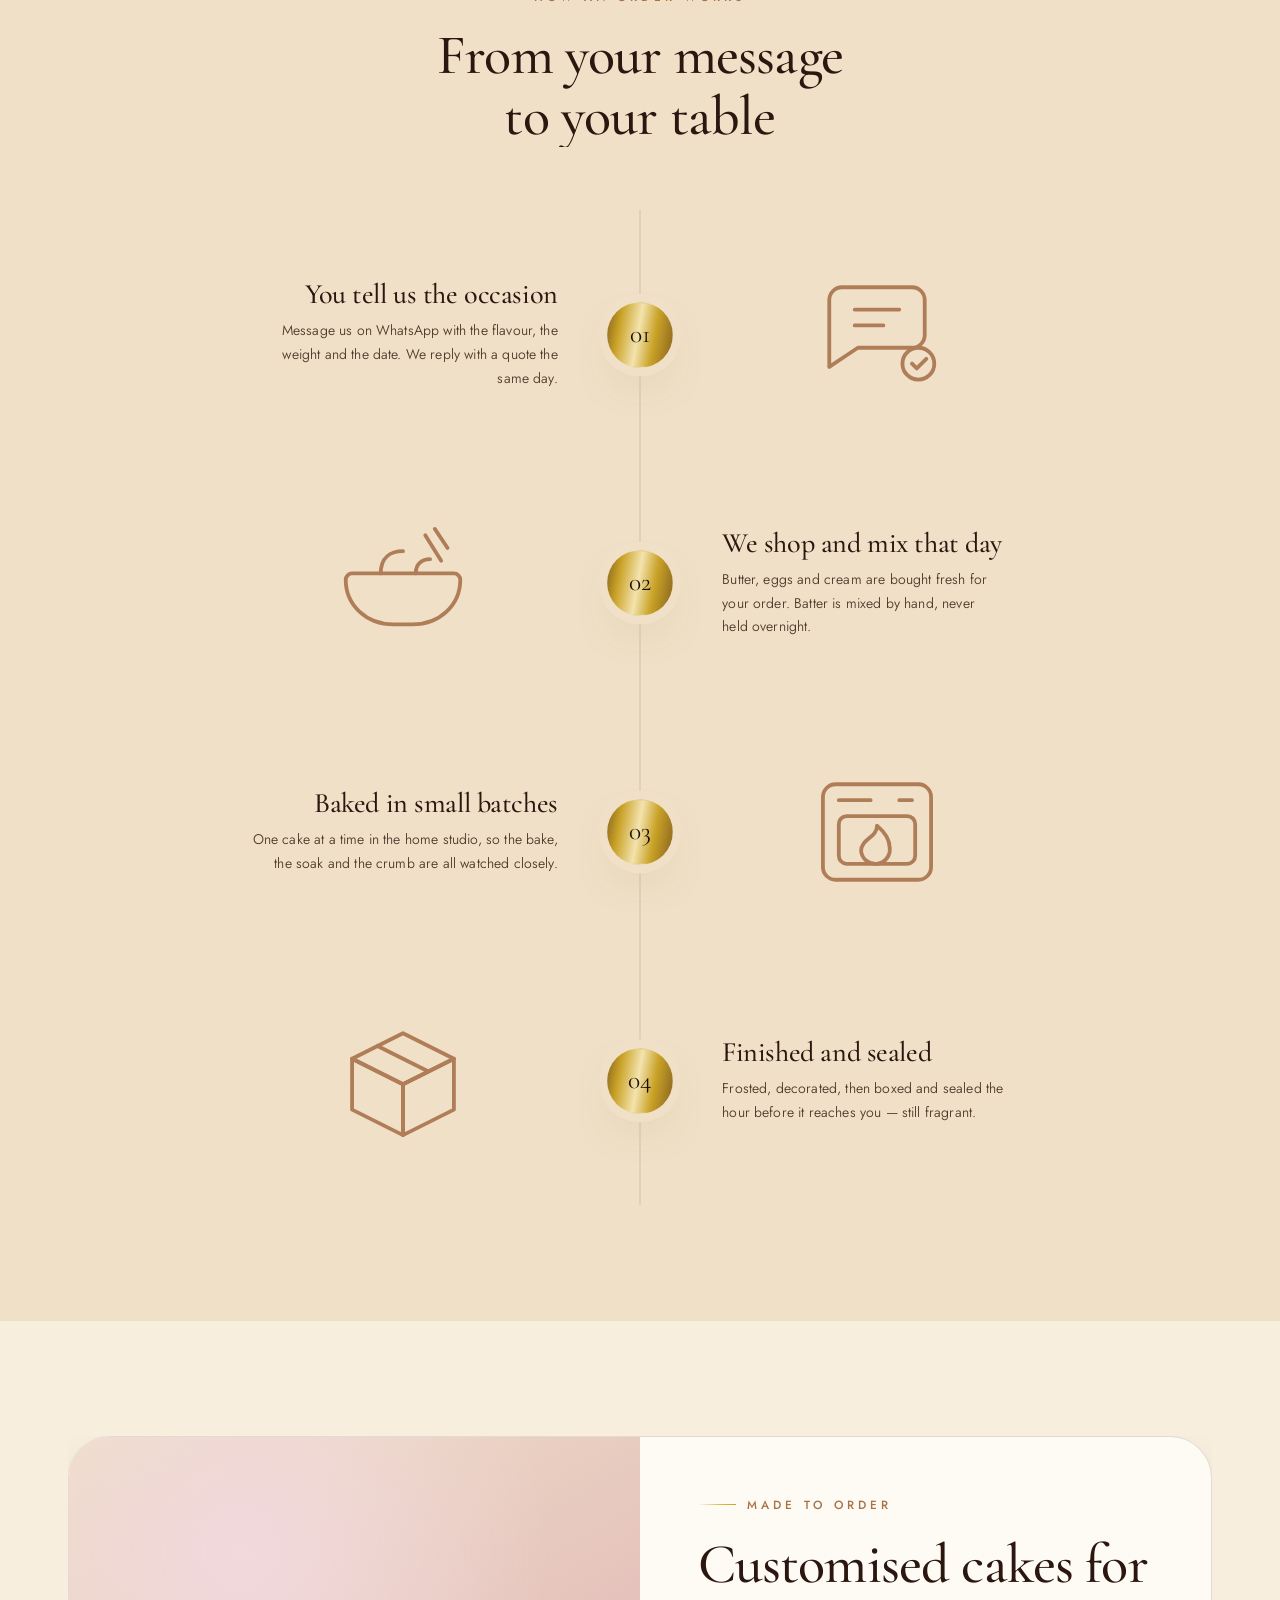
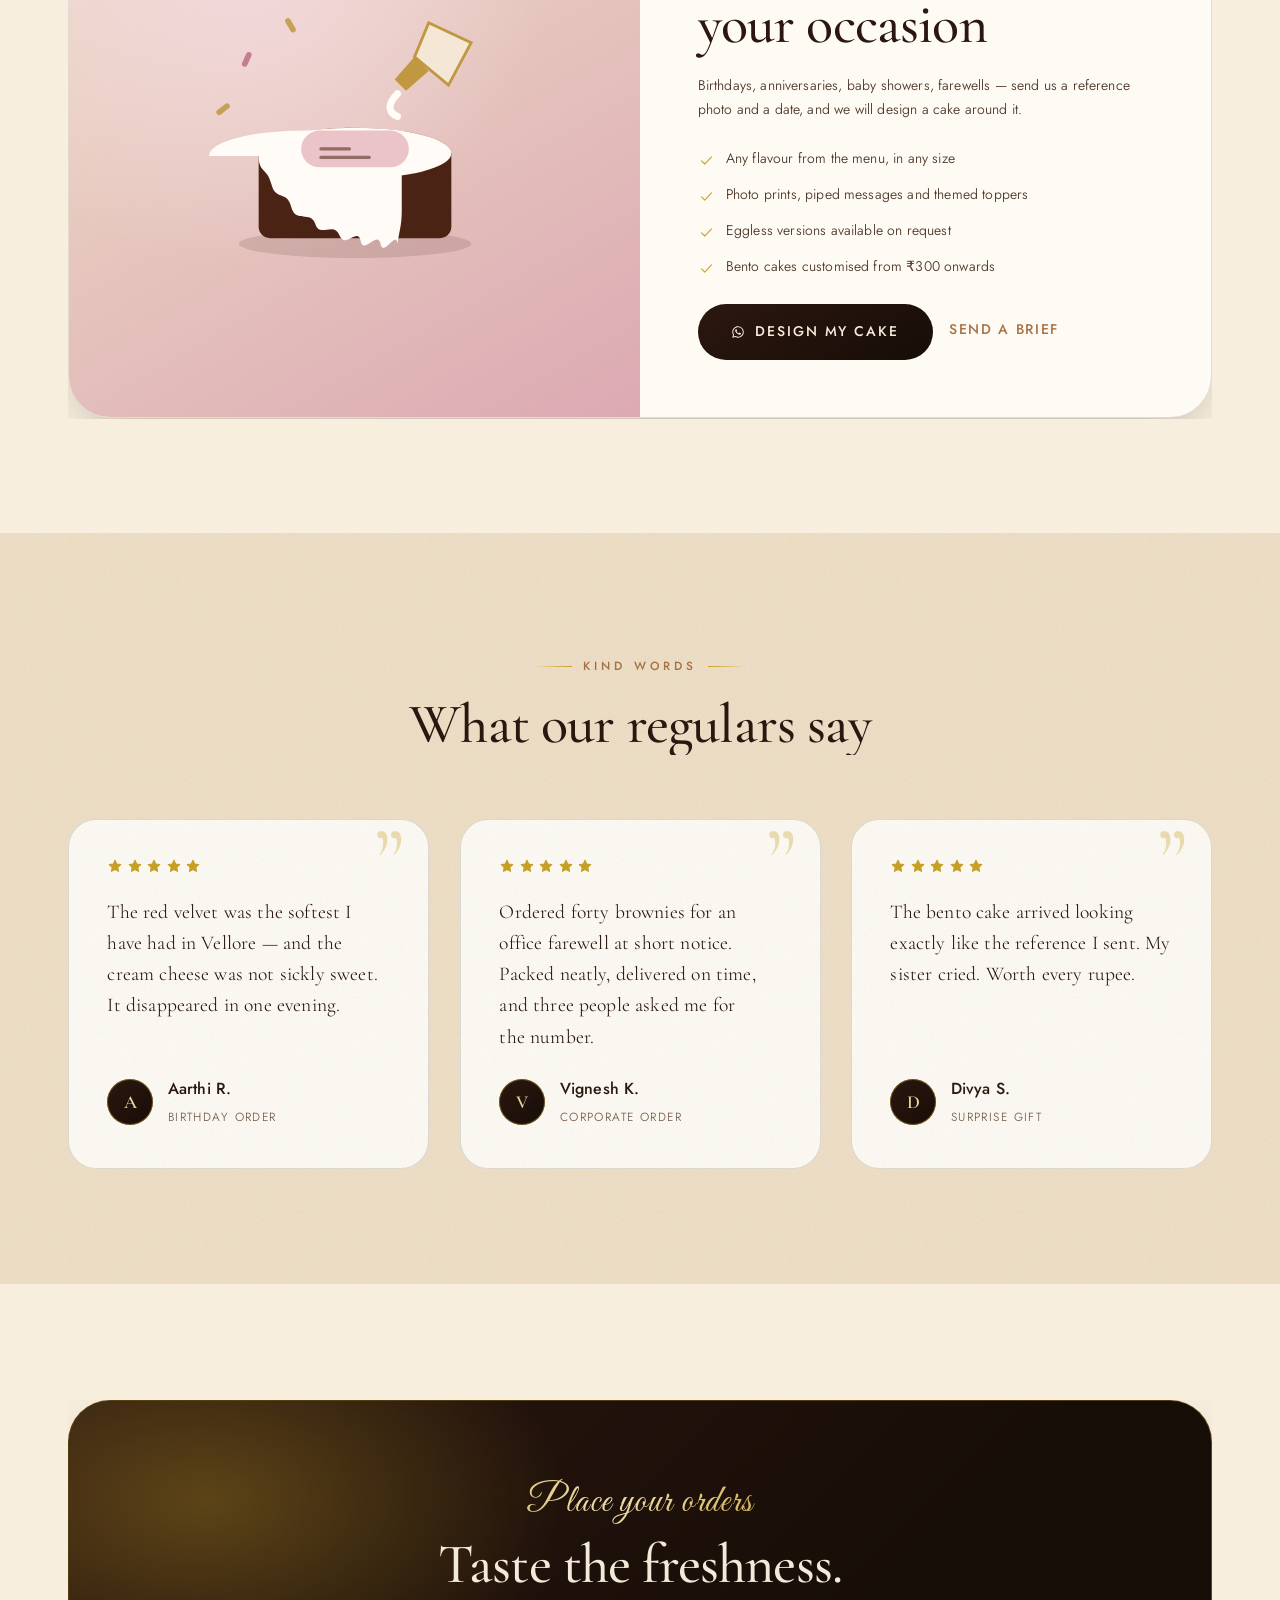
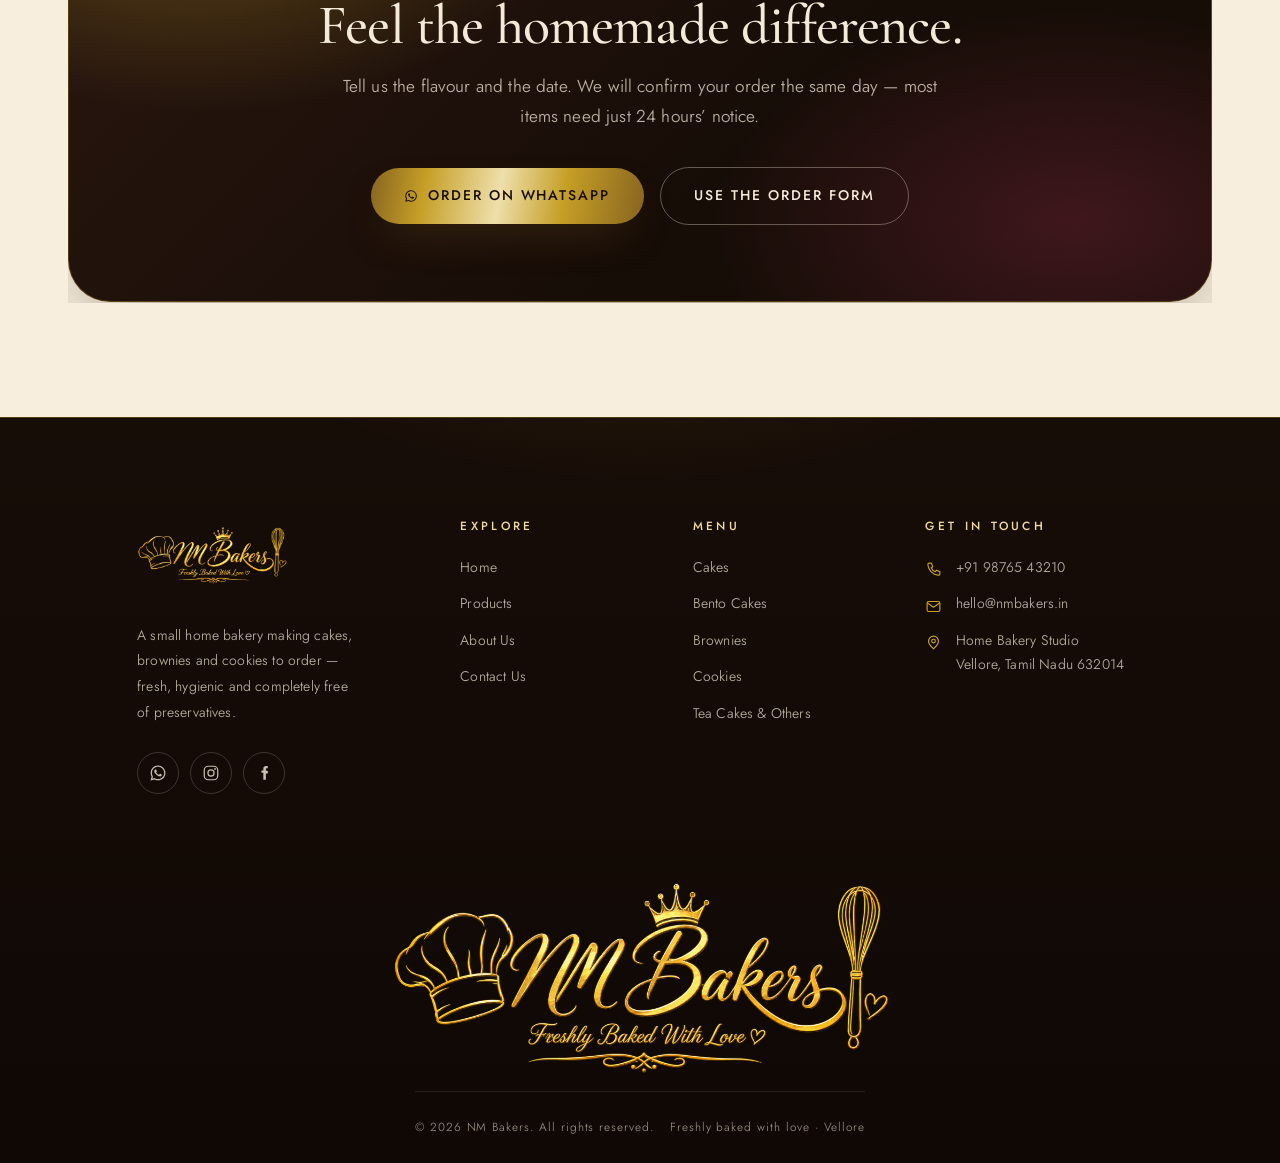
==== commit 2b531750: "bug fix" ====
--- a/index.html
+++ b/index.html
@@ -20,11 +20,11 @@
     href="https://fonts.googleapis.com/css2?family=Cormorant+Garamond:ital,wght@0,400;0,500;0,600;1,400;1,500&family=Great+Vibes&family=Jost:wght@300;400;500&display=swap"
     rel="stylesheet">
 
-  <link rel="stylesheet" href="assets/css/base.css?v=27">
-  <link rel="stylesheet" href="assets/css/layout.css?v=27">
-  <link rel="stylesheet" href="assets/css/components.css?v=27">
-  <link rel="stylesheet" href="assets/css/animations.css?v=27">
-  <link rel="stylesheet" href="assets/css/pages.css?v=27">
+  <link rel="stylesheet" href="assets/css/base.css?v=31">
+  <link rel="stylesheet" href="assets/css/layout.css?v=31">
+  <link rel="stylesheet" href="assets/css/components.css?v=31">
+  <link rel="stylesheet" href="assets/css/animations.css?v=31">
+  <link rel="stylesheet" href="assets/css/pages.css?v=31">
 </head>
 
 <body class="has-dark-hero page-home">
@@ -442,12 +442,12 @@
     <span>Order now</span>
   </a>
 
-  <script src="assets/js/data.js?v=27"></script>
-  <script src="assets/js/visuals.js?v=27"></script>
-  <script src="assets/js/scroll.js?v=27"></script>
-  <script src="assets/js/app.js?v=27"></script>
+  <script src="assets/js/data.js?v=31"></script>
+  <script src="assets/js/visuals.js?v=31"></script>
+  <script src="assets/js/scroll.js?v=31"></script>
+  <script src="assets/js/app.js?v=31"></script>
   <!-- Colour-theme switcher (a deciding tool) — delete this line to remove it -->
-  <script src="assets/js/theme.js?v=27"></script>
+  <script src="assets/js/theme.js?v=31"></script>
   <script>
     // Home-page-only artwork
     document.addEventListener('DOMContentLoaded', function () {
--- a/assets/css/layout.css
+++ b/assets/css/layout.css
@@ -756,10 +756,22 @@
 
 @media (max-width: 520px) {
   .floating-order {
-    padding: .7rem;
-  }
-
-  .floating-order span {
+    padding: .55rem;
+  }
+
+  /* Hide only the "Order now" label — NOT the icon, which is also a <span>.
+     A bare `.floating-order span` rule hid both and left an empty circle. */
+  .floating-order>span:not(.floating-order__icon) {
     display: none;
   }
+
+  .floating-order__icon {
+    width: 44px;
+    height: 44px;
+  }
+
+  .floating-order__icon svg {
+    width: 22px;
+    height: 22px;
+  }
 }
--- a/assets/css/components.css
+++ b/assets/css/components.css
@@ -417,13 +417,26 @@
   min-width: 168px;
 }
 
+/* The magnifier is absolutely positioned, so the flex `align-items: center`
+   above does not reach it — without an explicit top it fell back to its
+   static position and sat low. Pin it to the true vertical centre. */
 .search-field svg {
   position: absolute;
   left: 1rem;
+  top: 50%;
+  transform: translateY(-50%);
   width: 16px;
   height: 16px;
+  /* the global `svg { max-width: 100% }` reset resolves against the field,
+     which collapses this icon to nothing if the field is ever 0 wide */
+  max-width: none;
   color: var(--ink-muted);
   pointer-events: none;
+}
+
+/* the wrapper span the icon is injected into must not add its own box */
+.search-field>span[data-icon] {
+  display: contents;
 }
 
 .search-field input {
@@ -456,14 +469,19 @@
     gap: .7rem;
     padding: .7rem;
     border-radius: var(--radius-lg);
+    /* safety net: nothing may spill out of the rounded bar */
+    overflow: hidden;
   }
 
+  /* In a COLUMN flex container the tab row's min-content width (all six tabs
+     side by side) pushed it far wider than the bar, dragging the search field
+     out of view with it. An explicit width pins both to the bar; the tabs
+     then scroll inside themselves instead of overflowing. */
   .filter-tabs {
     flex-wrap: nowrap;
     overflow-x: auto;
+    width: 100%;
     min-width: 0;
-    /* without this the row refuses to shrink and
-                                widens the whole page instead of scrolling */
     scrollbar-width: none;
     -webkit-overflow-scrolling: touch;
   }
@@ -478,7 +496,14 @@
 
   .search-field {
     margin-left: 0;
-    flex: 1 1 auto;
+    flex: 0 0 auto;
+    width: 100%;
+    min-width: 0;
+  }
+
+  .search-field input {
+    width: 100%;
+    min-width: 0;
   }
 }
 
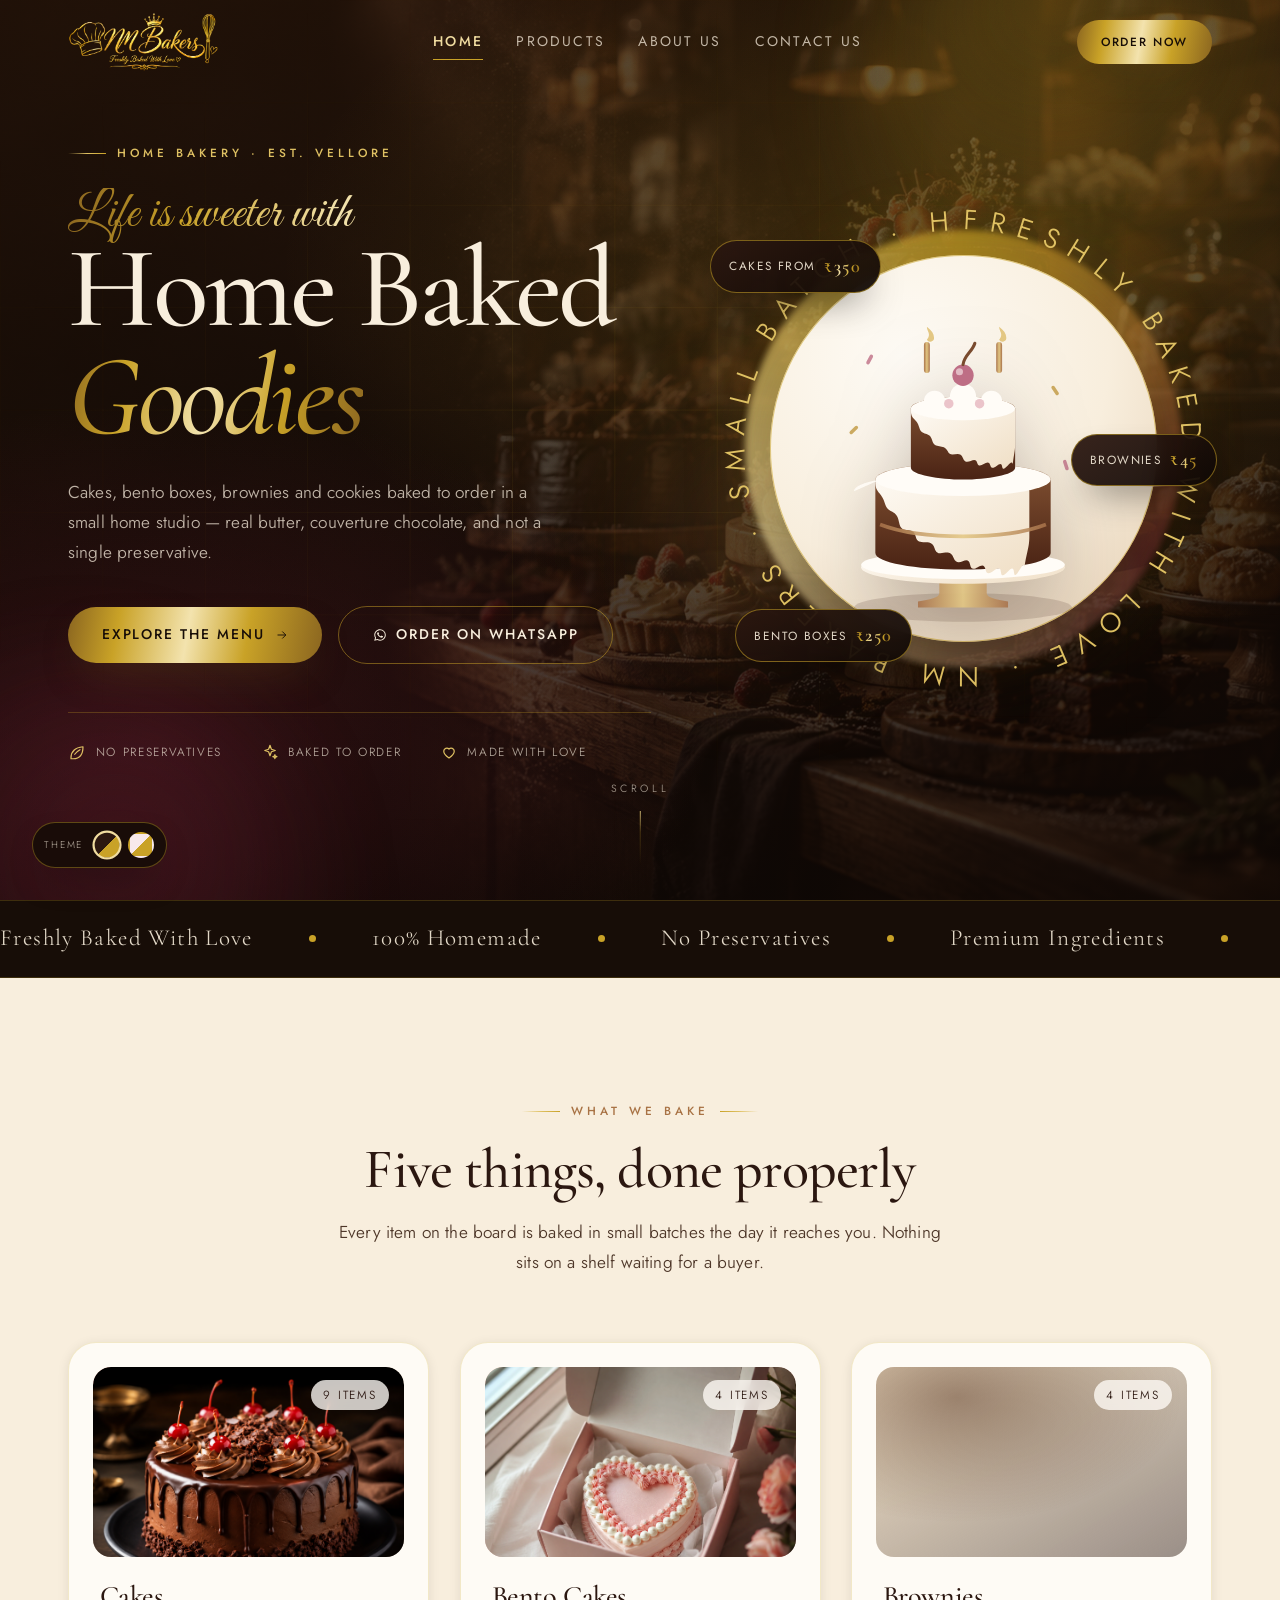
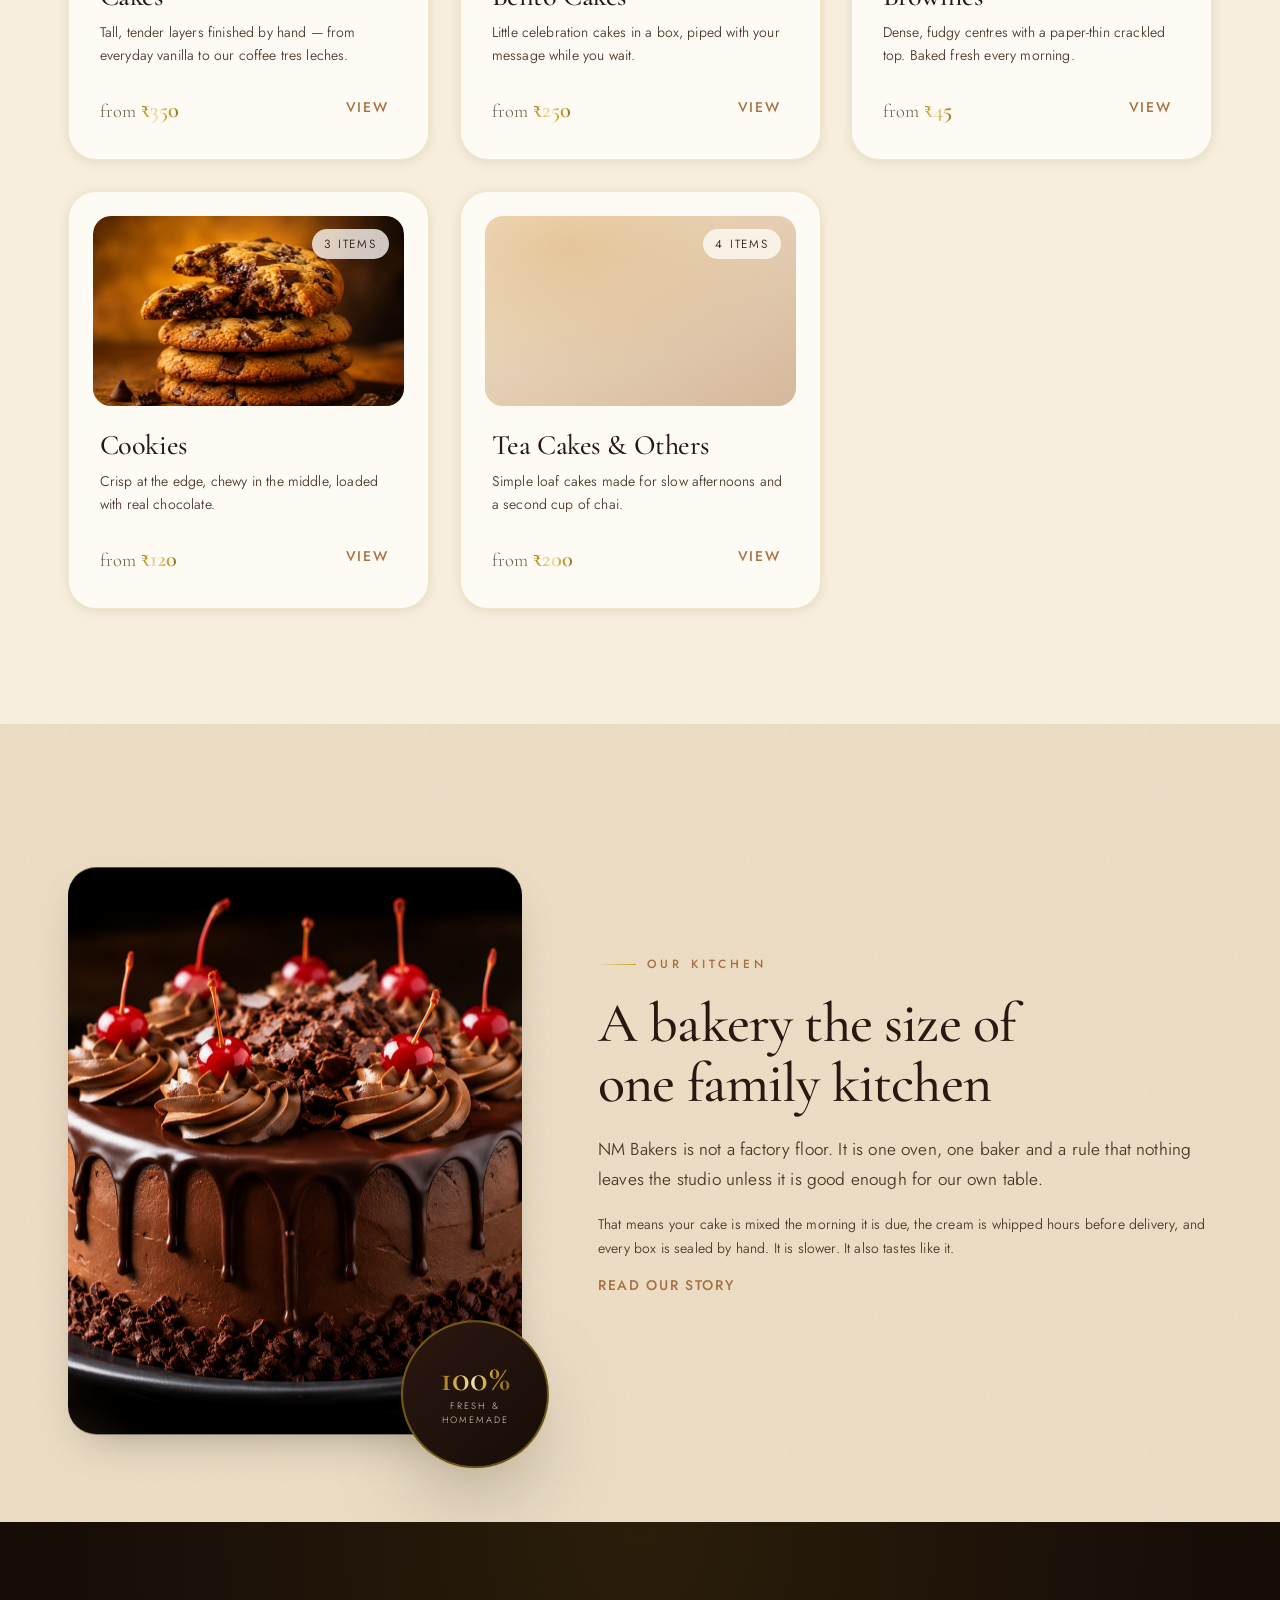
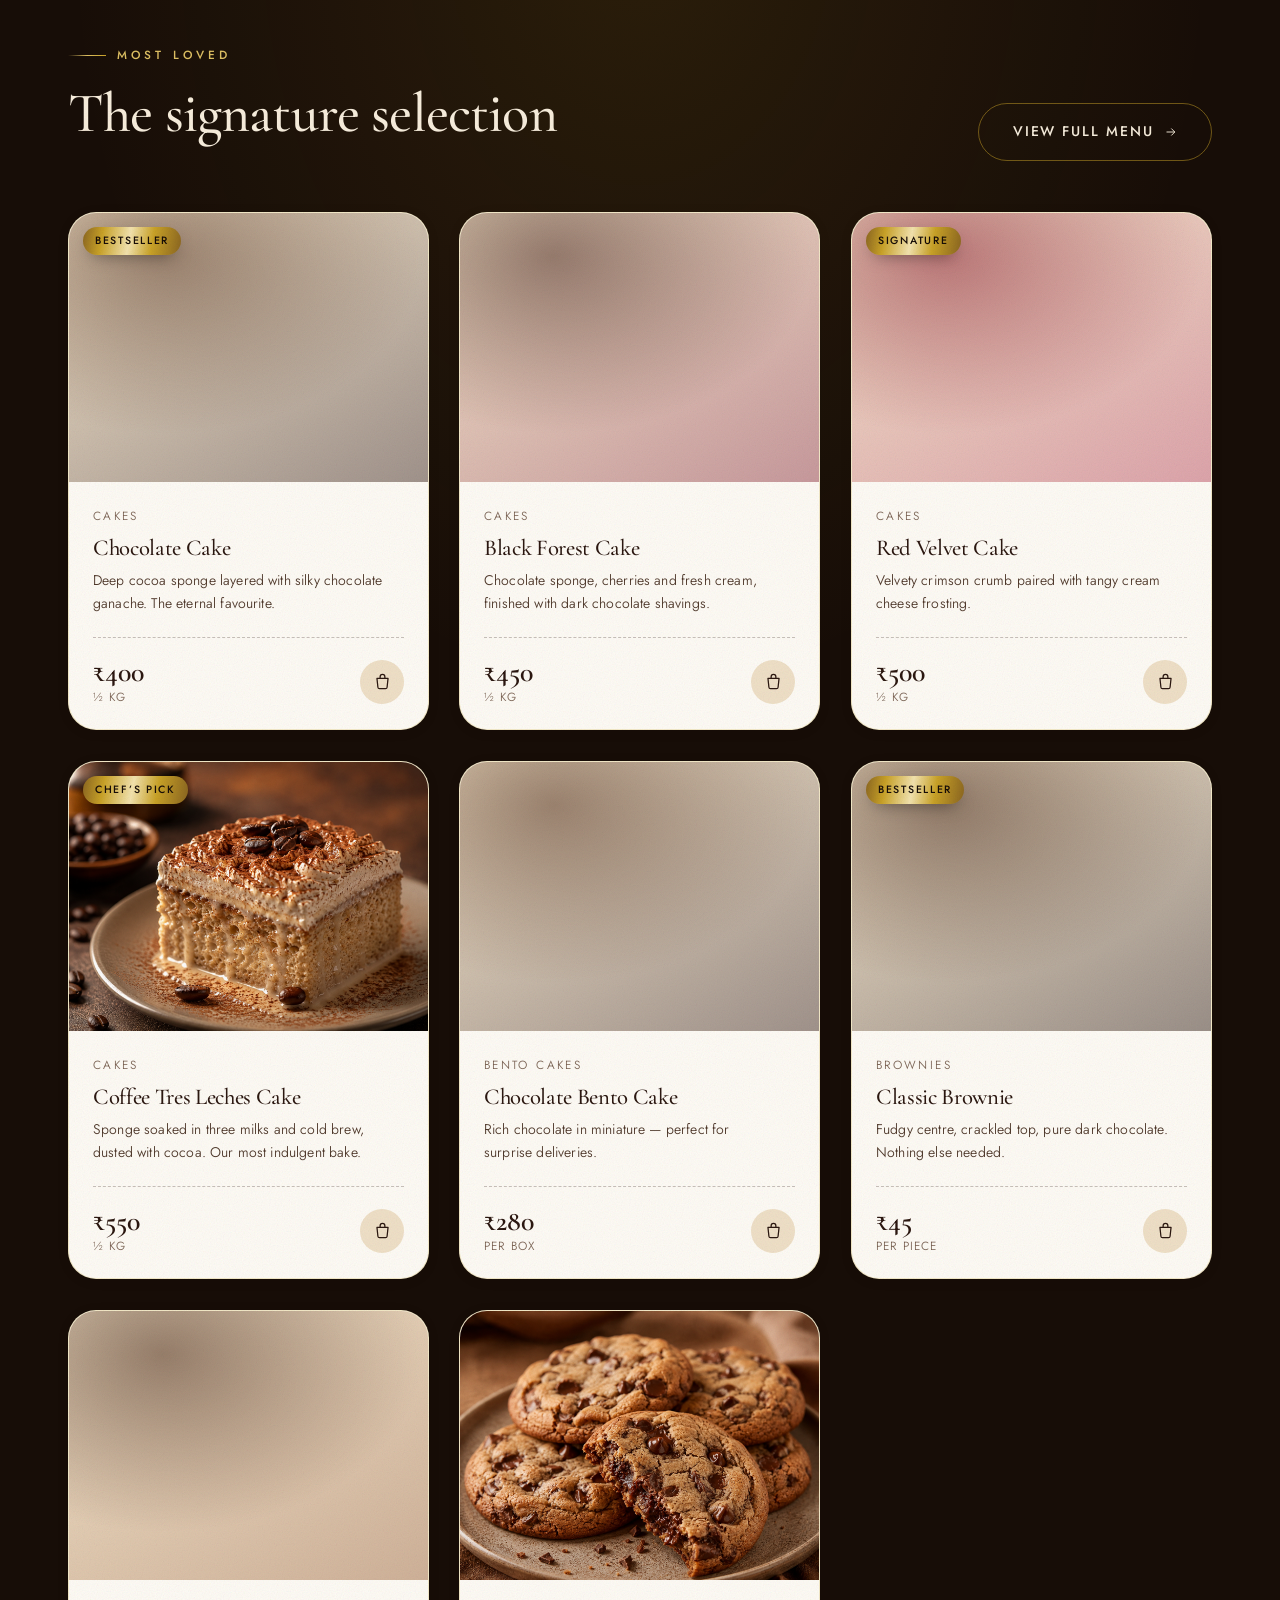
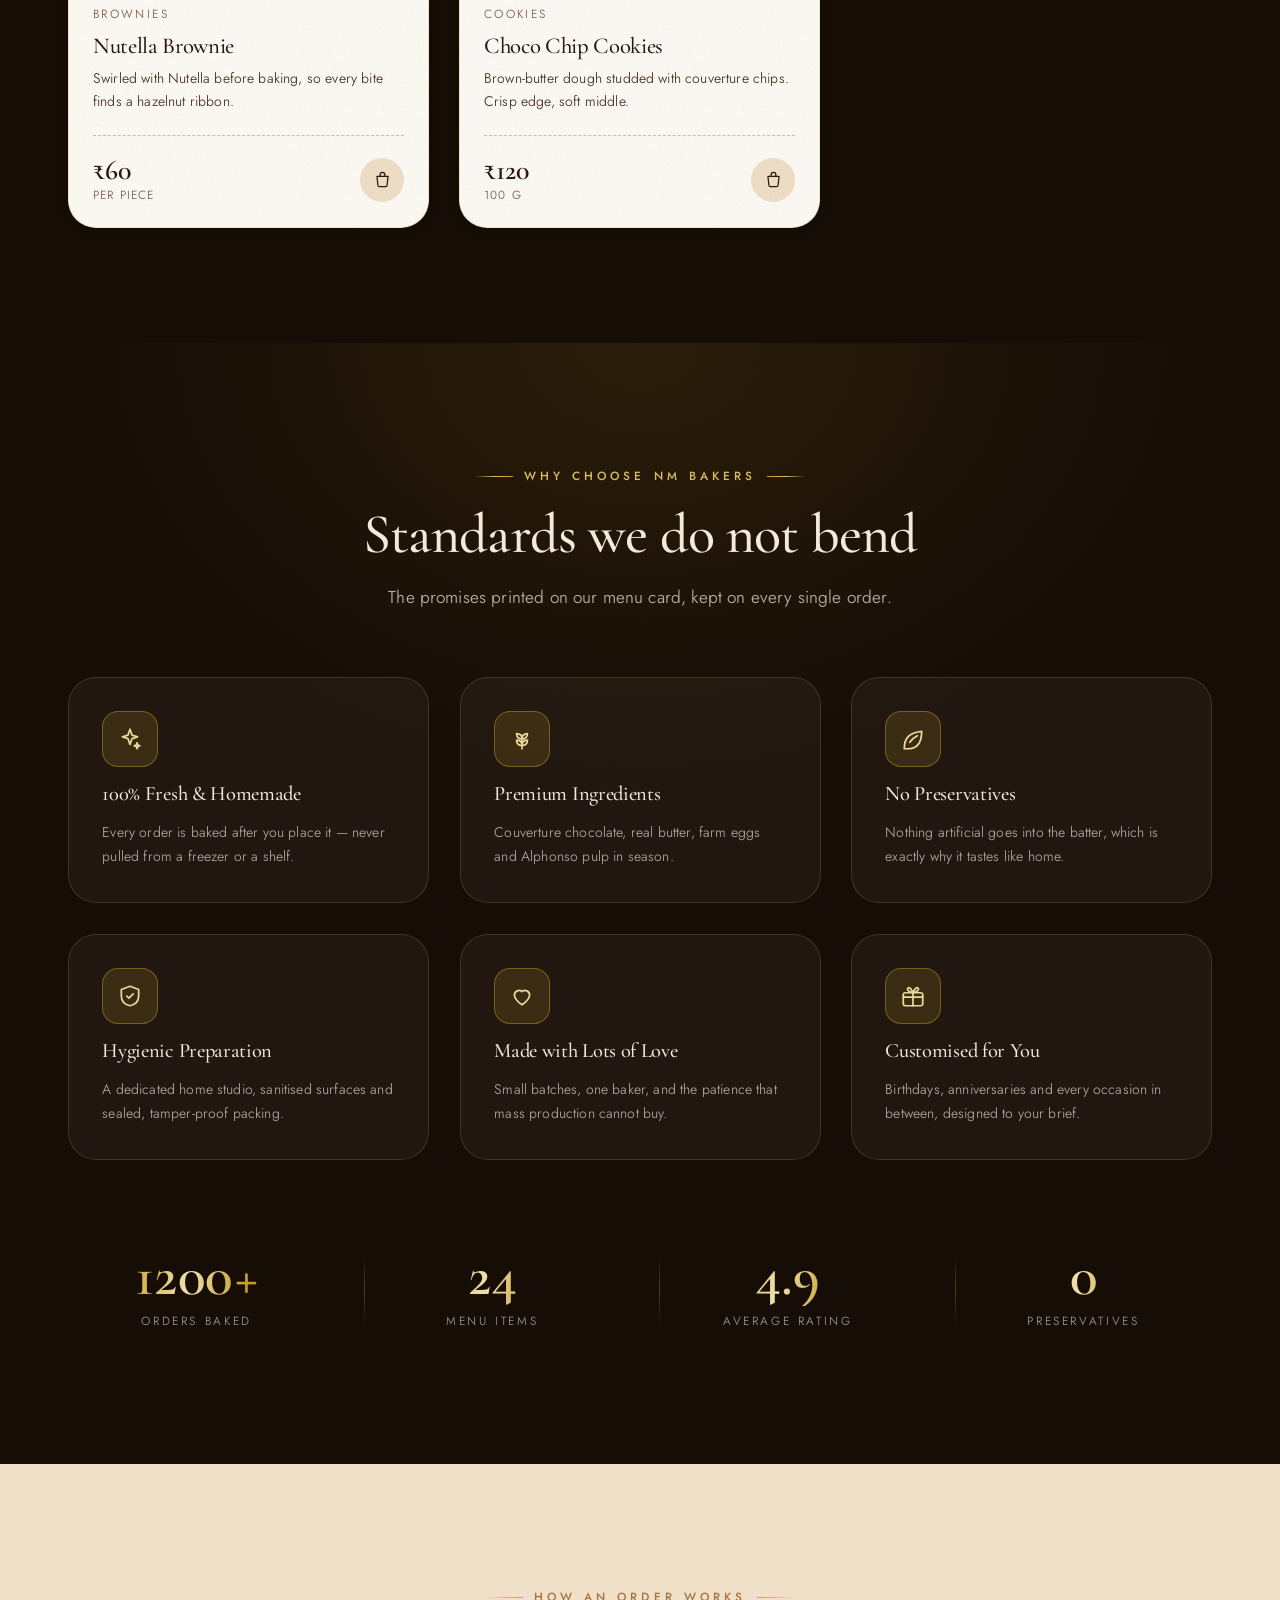
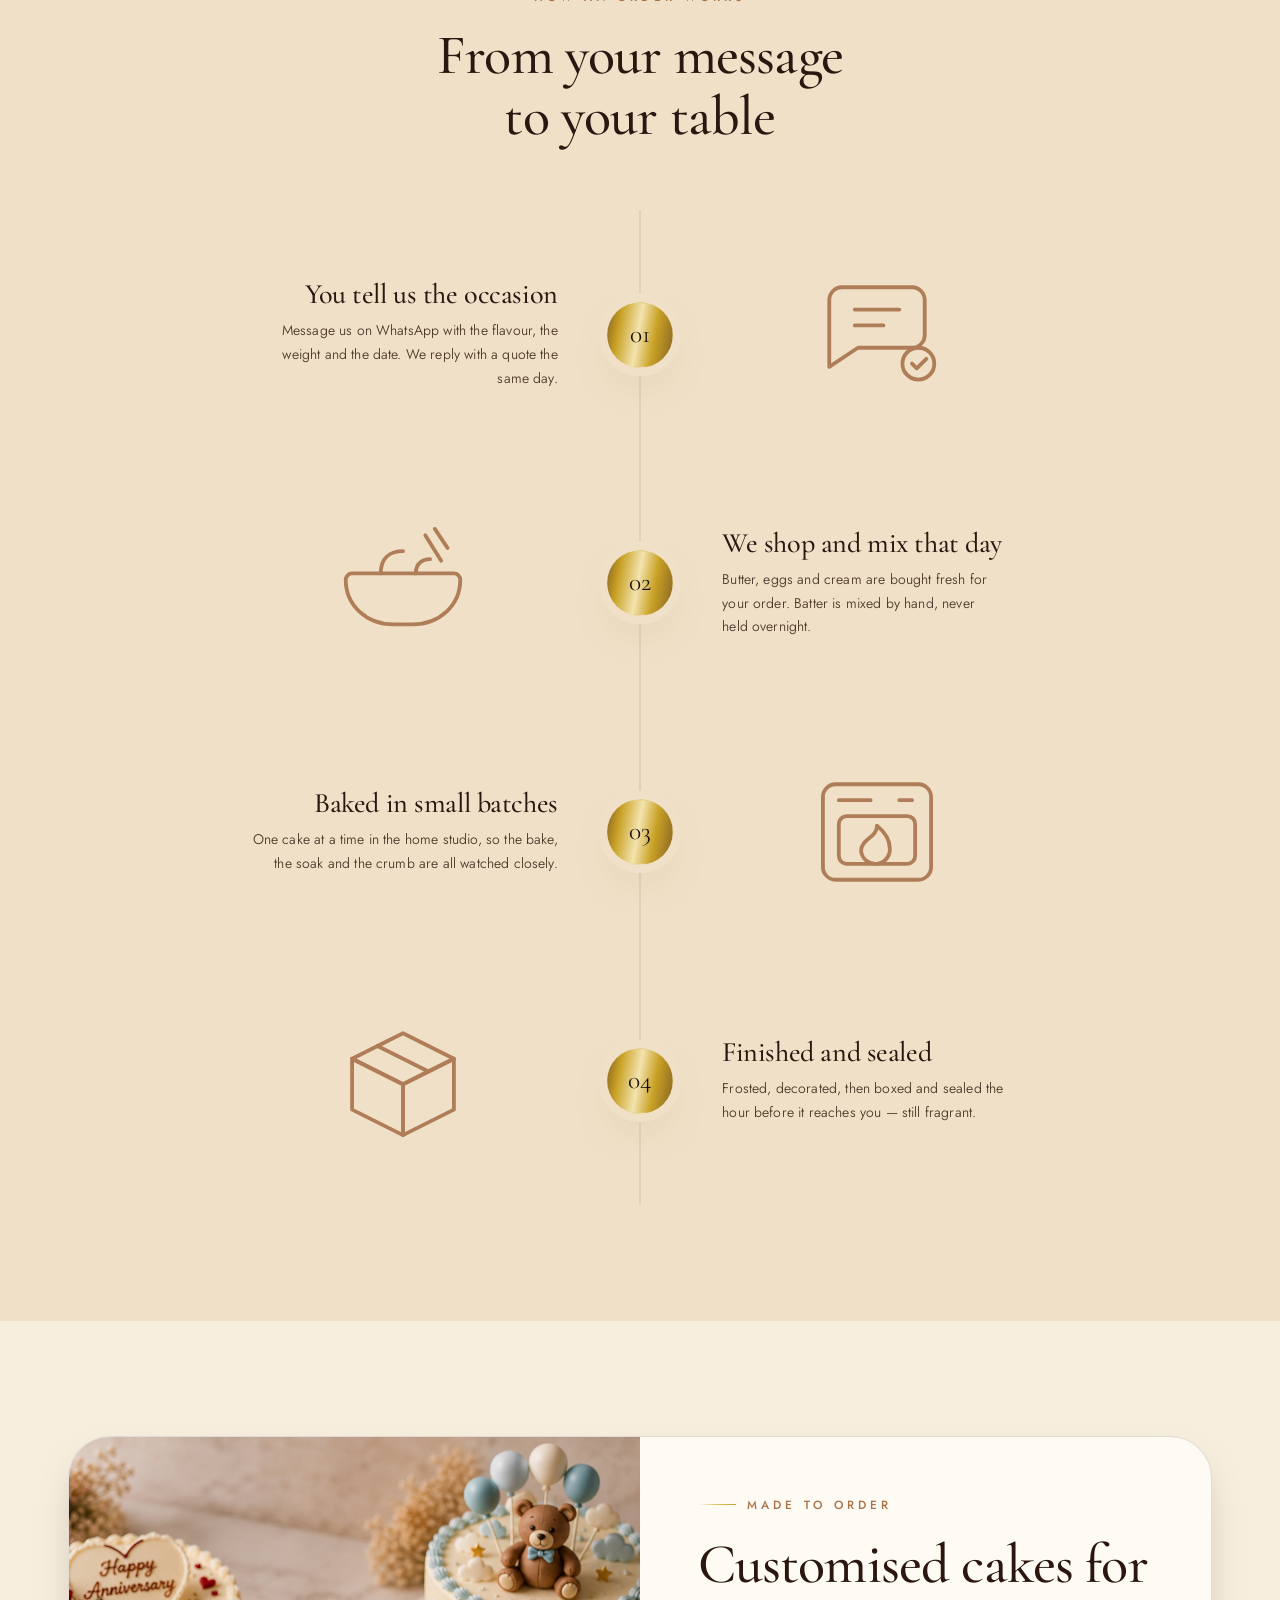
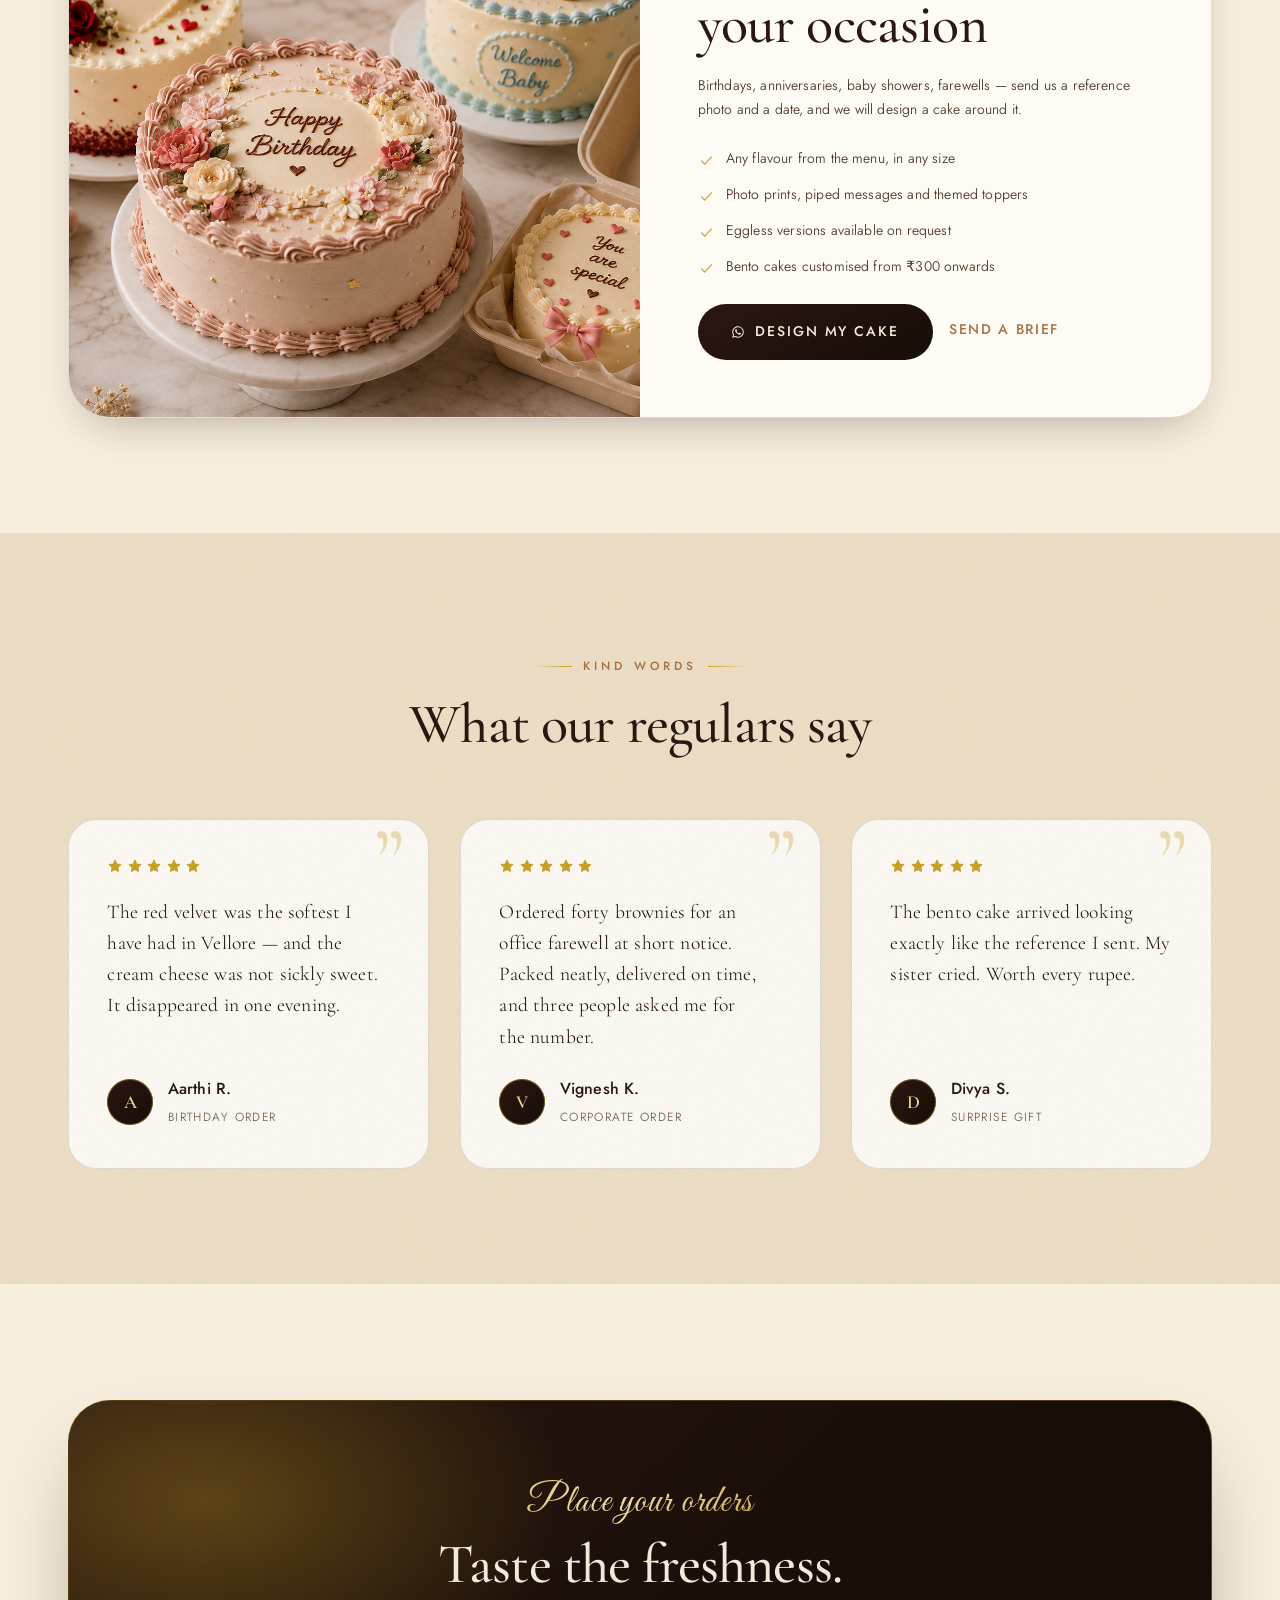
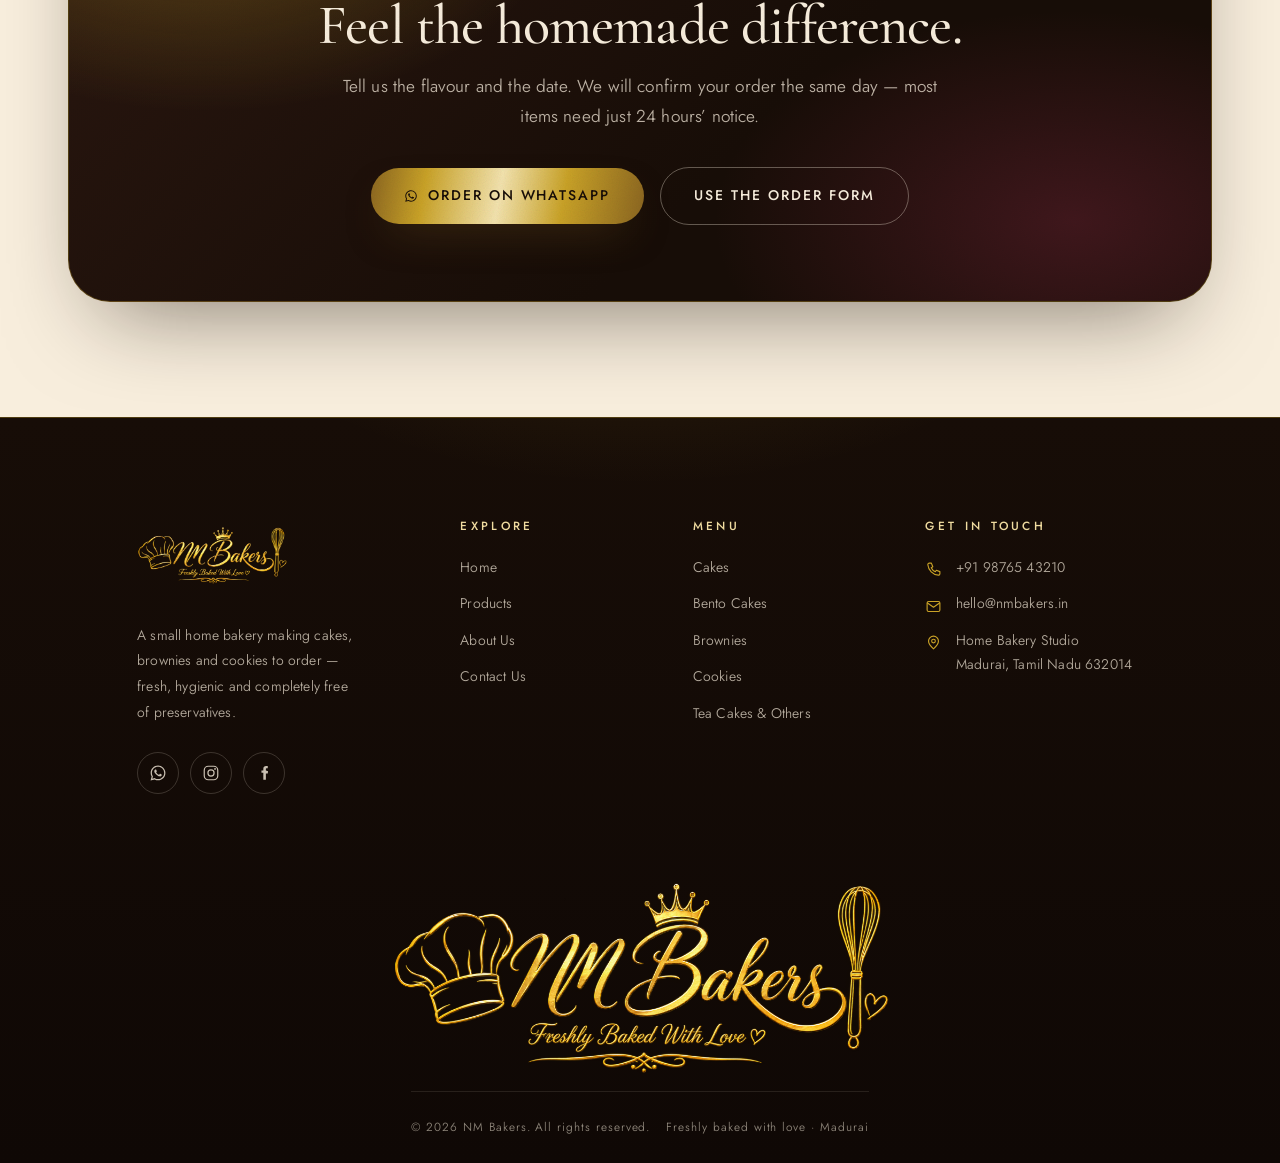
==== commit 171cfaa2: "add image bug fix" ====
--- a/index.html
+++ b/index.html
@@ -420,7 +420,7 @@
               <span data-icon="pin"></span>
               <span>
                 <span data-config="addressLine1">Home Bakery Studio</span><br>
-                <span data-config="addressLine2">Vellore, Tamil Nadu</span>
+                <span data-config="addressLine2">Madurai, Tamil Nadu</span>
               </span>
             </li>
           </ul>
@@ -432,7 +432,7 @@
 
       <div class="footer__bar">
         <span>&copy; <span data-year>2026</span> NM Bakers. All rights reserved.</span>
-        <span>Freshly baked with love &middot; Vellore</span>
+        <span>Freshly baked with love &middot; Madurai</span>
       </div>
     </div>
   </footer>
--- a/assets/css/components.css
+++ b/assets/css/components.css
@@ -174,8 +174,8 @@
 .hero__cake .card-photo,
 .custom-panel__art .card-photo,
 .story-step__art .card-photo {
-  height: auto;
-  object-fit: contain;
+
+  object-fit: cover;
   border-radius: 0;
 }
 
--- a/assets/css/animations.css
+++ b/assets/css/animations.css
@@ -65,7 +65,7 @@
   opacity: 1;
   transform: none;
   filter: none;
-  clip-path: inset(0 0 0 0);
+  /* clip-path: inset(0 0 0 0); */
 }
 
 /* Staggered children */
--- a/assets/css/pages.css
+++ b/assets/css/pages.css
@@ -81,14 +81,14 @@
 
 .frame--art {
   display: grid;
-  place-items: center;
-  padding: clamp(1.5rem, 4vw, 3rem);
+  /* place-items: center; */
+  /* padding: clamp(1.5rem, 4vw, 3rem); */
 }
 
 /* the artwork is injected inside a wrapper div, so size the wrapper — a
    percentage width on the svg alone would resolve against a shrink-to-fit box */
 .frame--art>* {
-  width: min(80%, 340px);
+  width: 100%;
 }
 
 .frame--art svg {
@@ -229,24 +229,25 @@
   border: 1px solid var(--line);
   box-shadow: var(--shadow);
 }
-
+#customArt{
+  width: 100%;
+  height: 100%;
+}
 .custom-panel__art {
-  position: relative;
-  display: grid;
-  place-items: center;
-  padding: clamp(2rem, 5vw, 3.5rem);
+  object-fit:cover;
   background:
     radial-gradient(90% 90% at 30% 20%, var(--blush), transparent 60%),
     linear-gradient(150deg, var(--cream-2), var(--blush-deep));
 }
 
-.custom-panel__art>* {
-  width: min(84%, 340px);
-}
-
-.custom-panel__art svg {
-  width: 100%;
-  height: auto;
+.custom-panel__art {
+  width: 100%;
+  height: 100%;
+}
+
+.custom-panel__art img {
+  width: 100%;
+height: 100%;
 }
 
 .custom-panel__copy {
@@ -439,8 +440,9 @@
 }
 
 .founder__avatar {
-  width: clamp(96px, 12vw, 128px);
+  width: 100px;
   aspect-ratio: 1;
+  object-fit: contain;
   display: grid;
   place-items: center;
   border-radius: 50%;
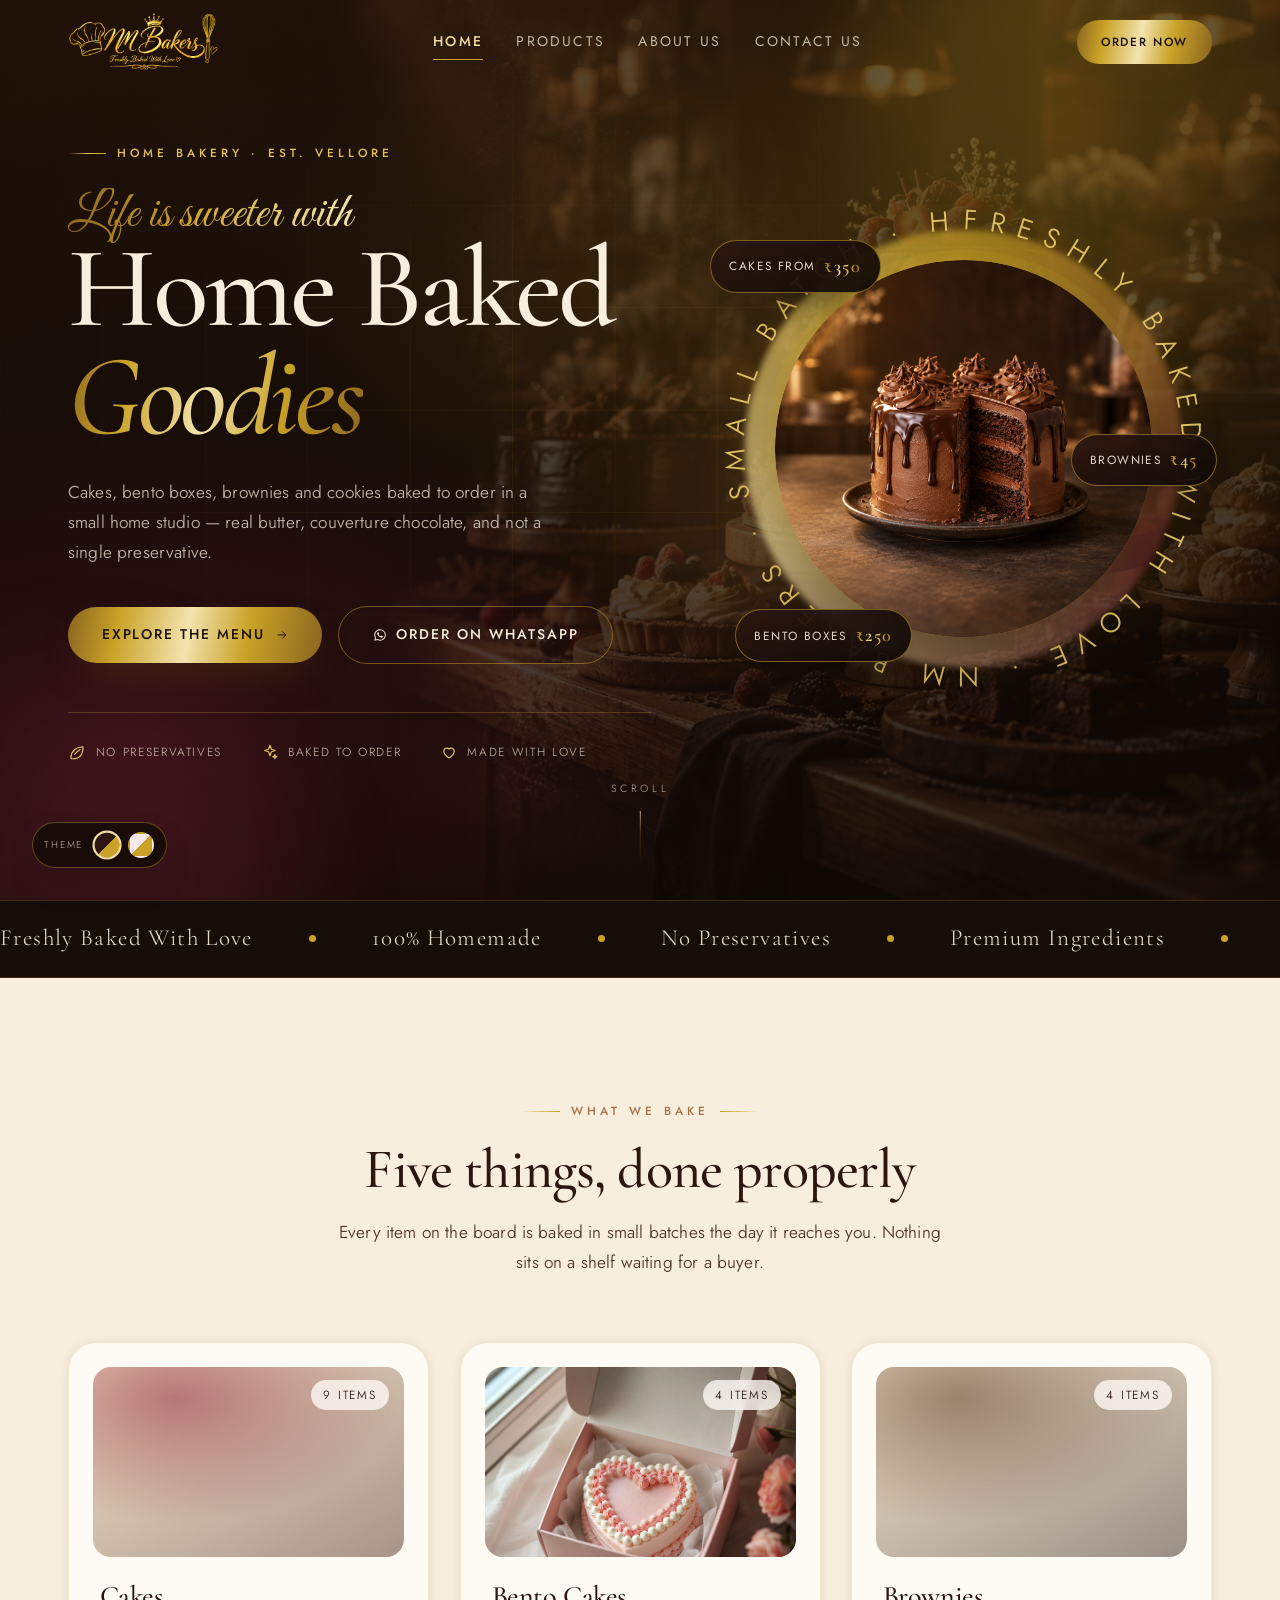
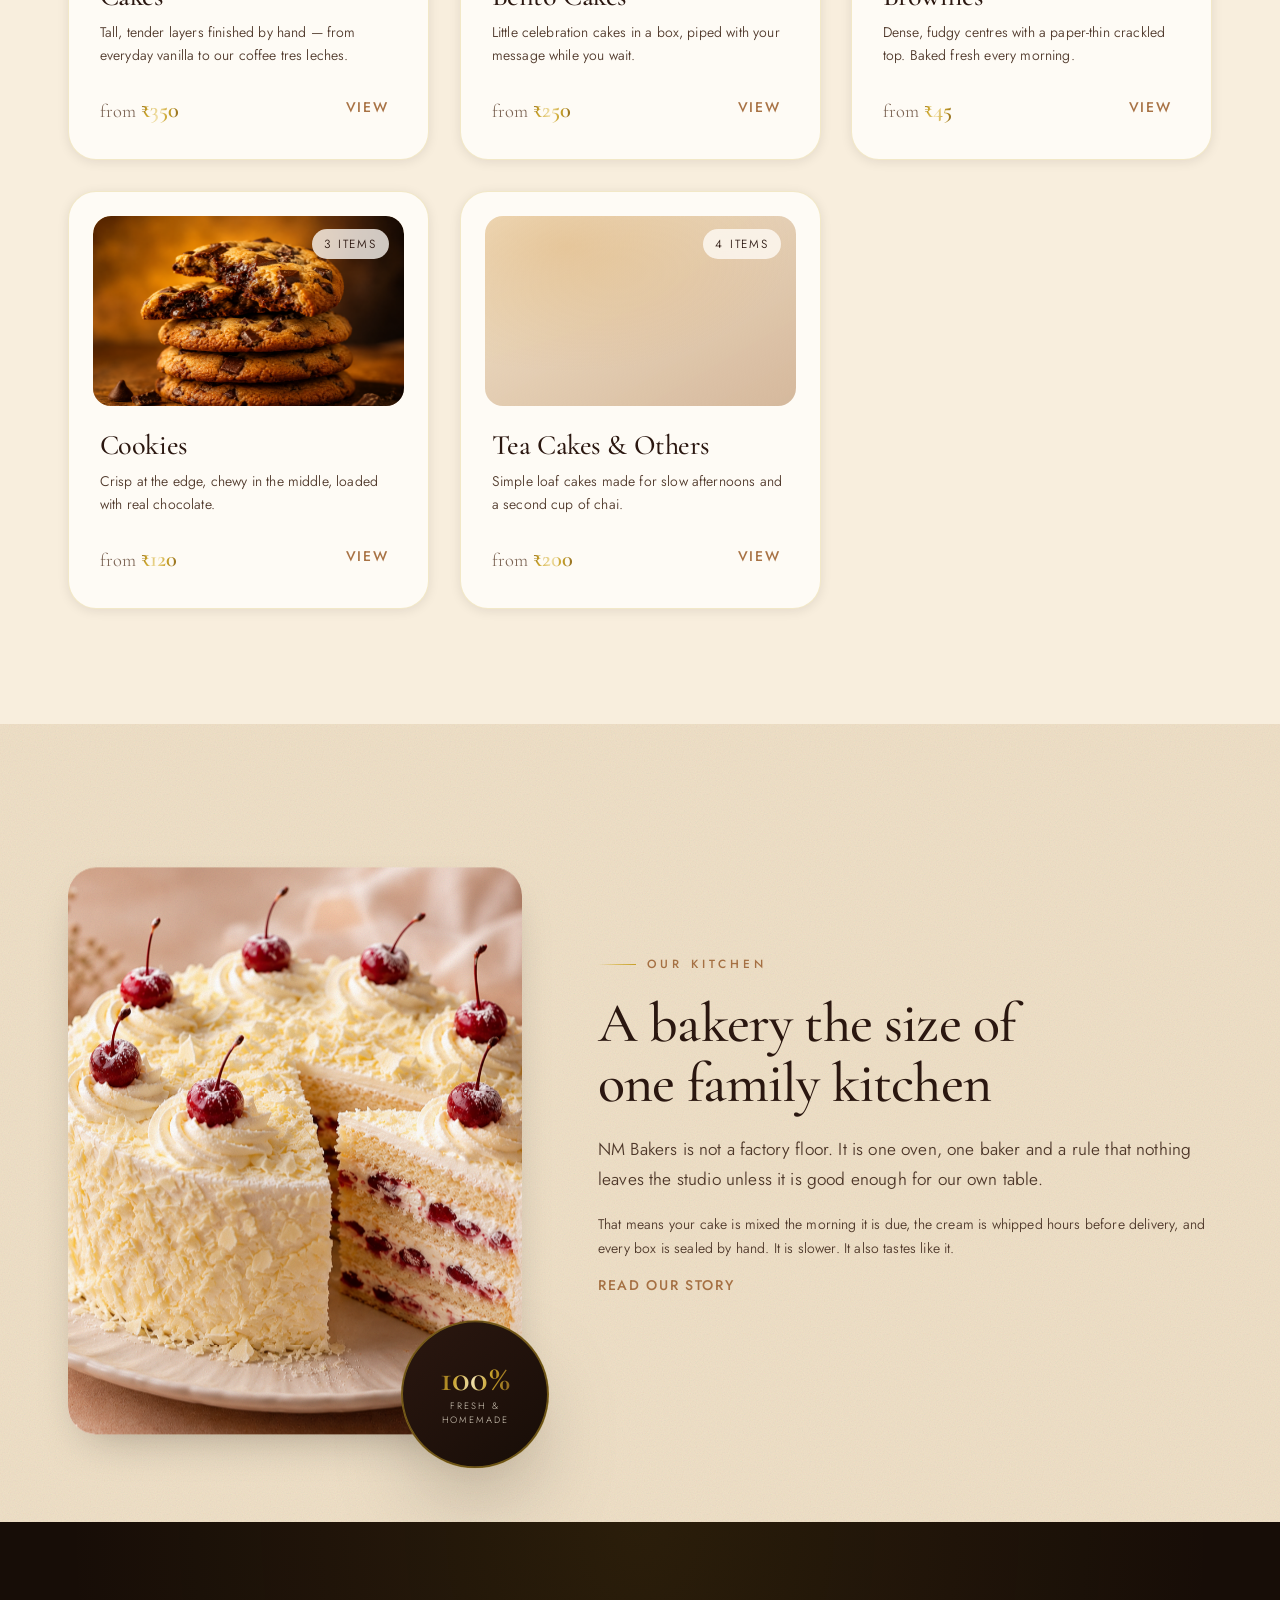
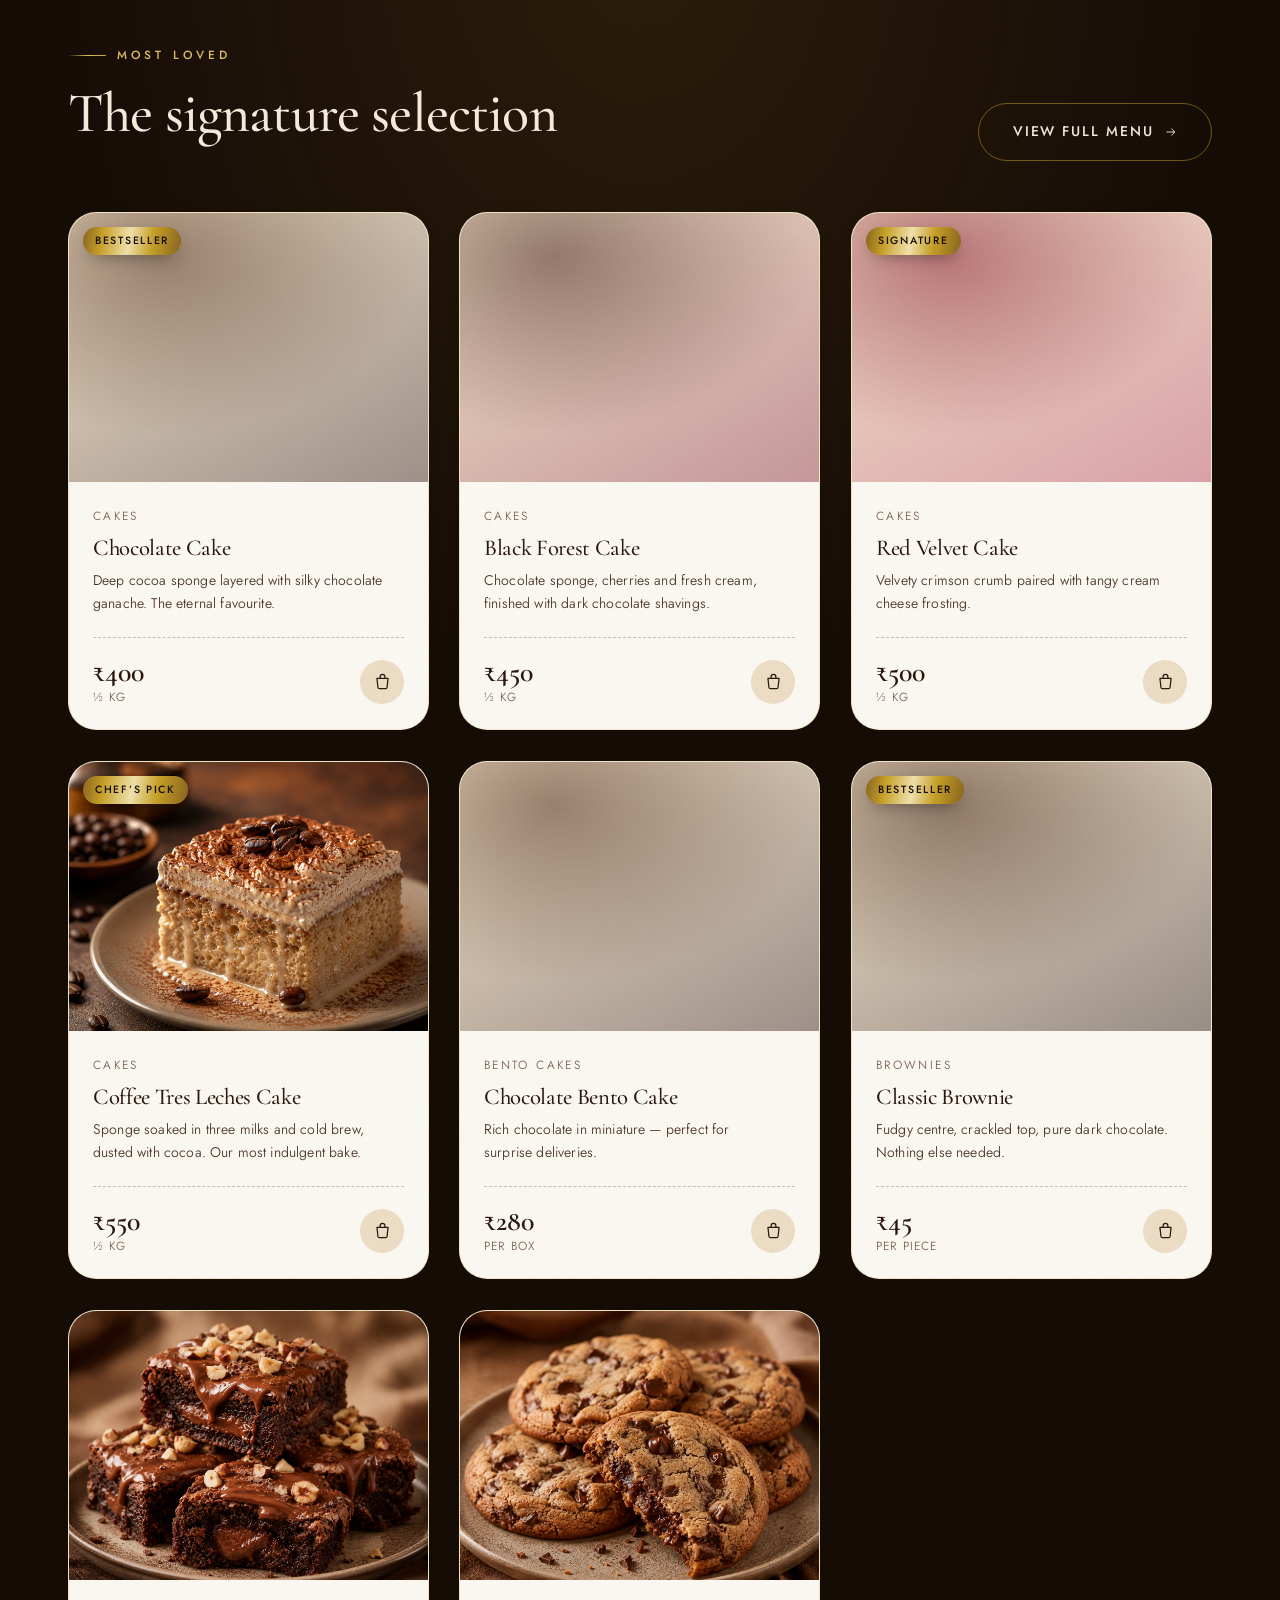
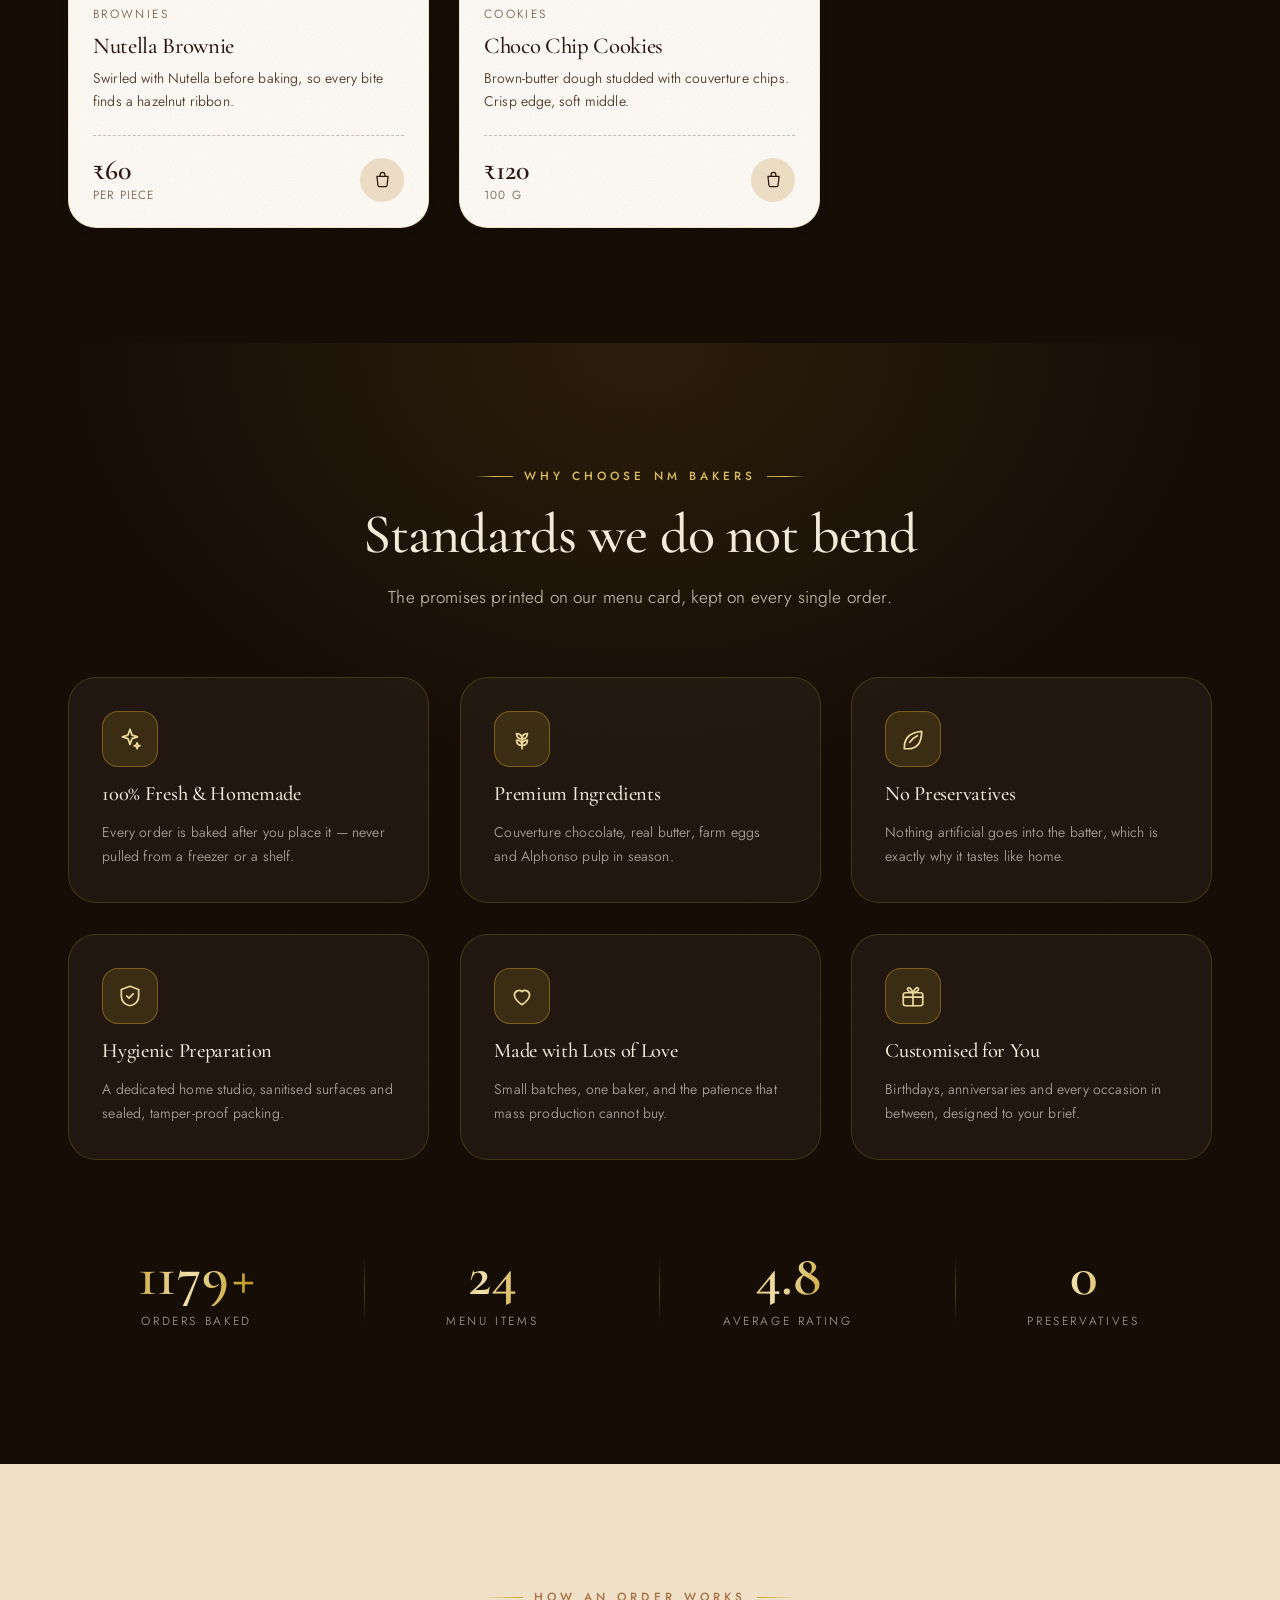
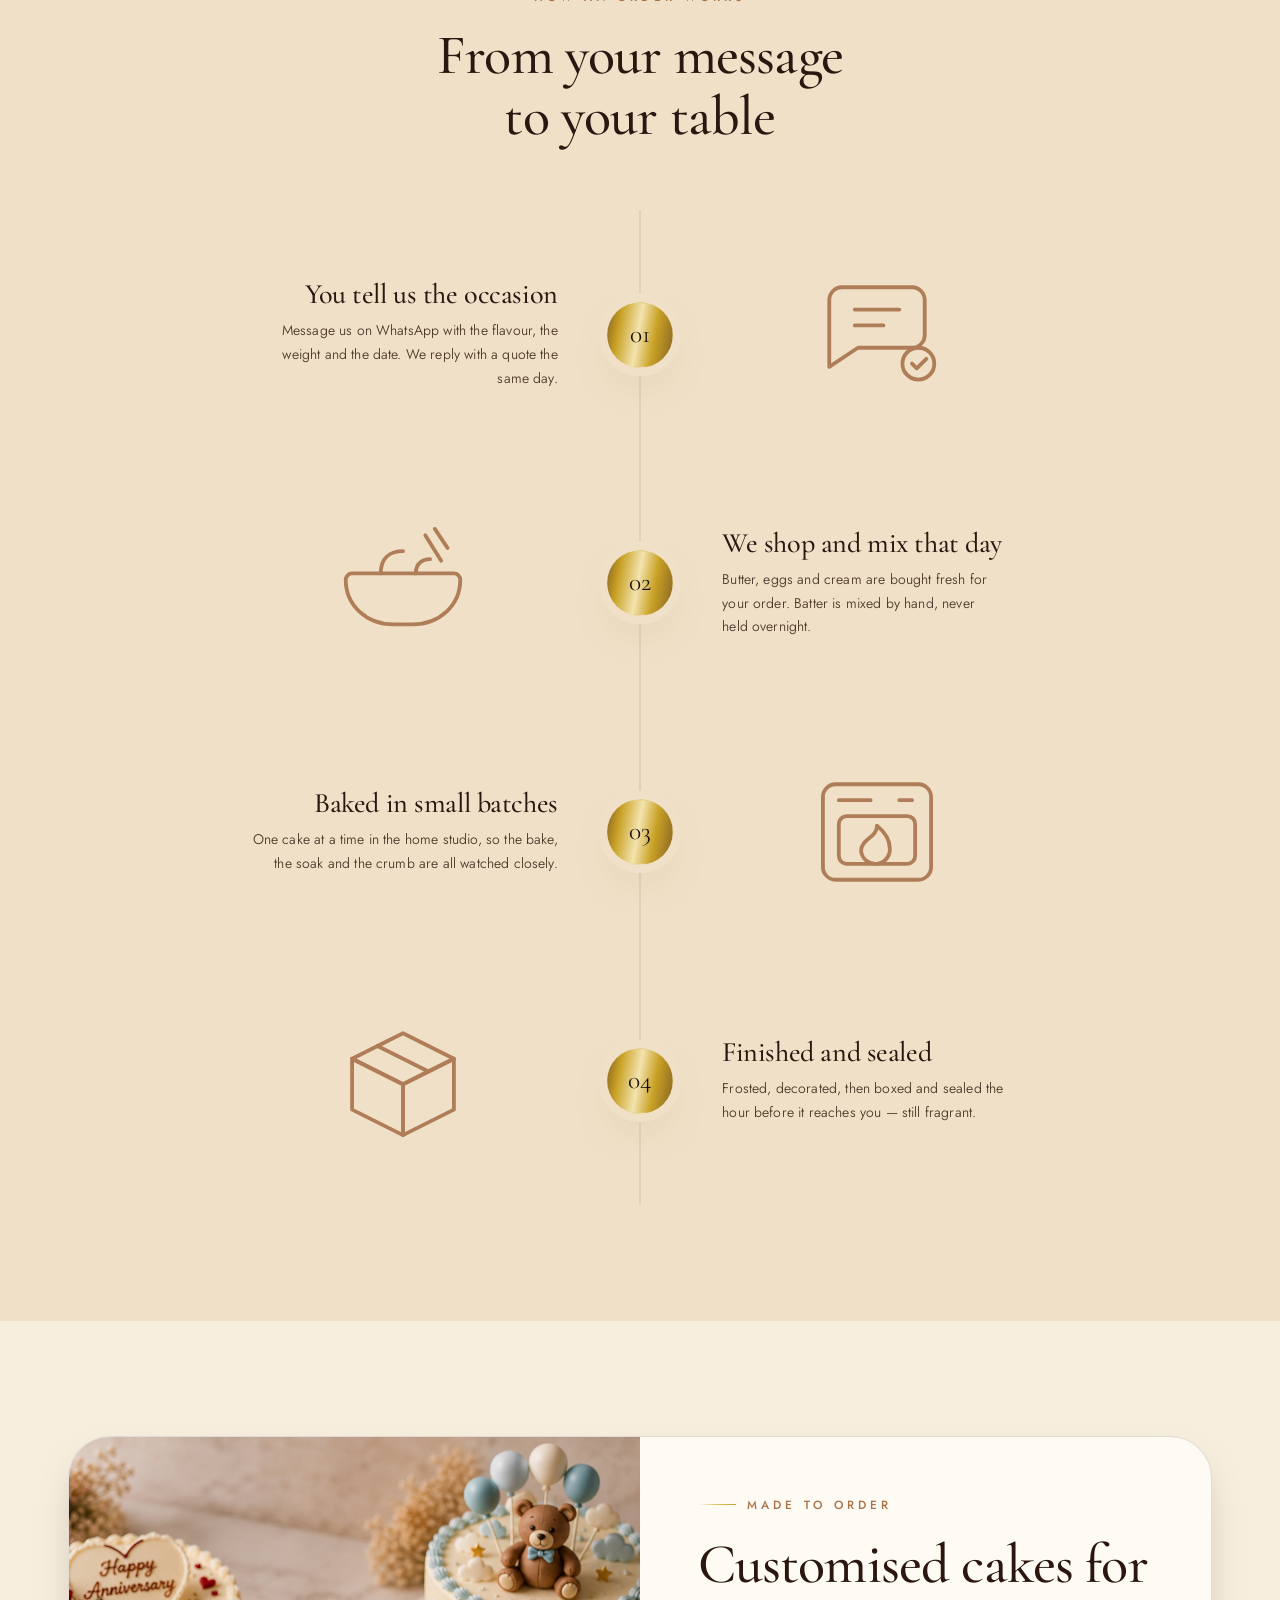
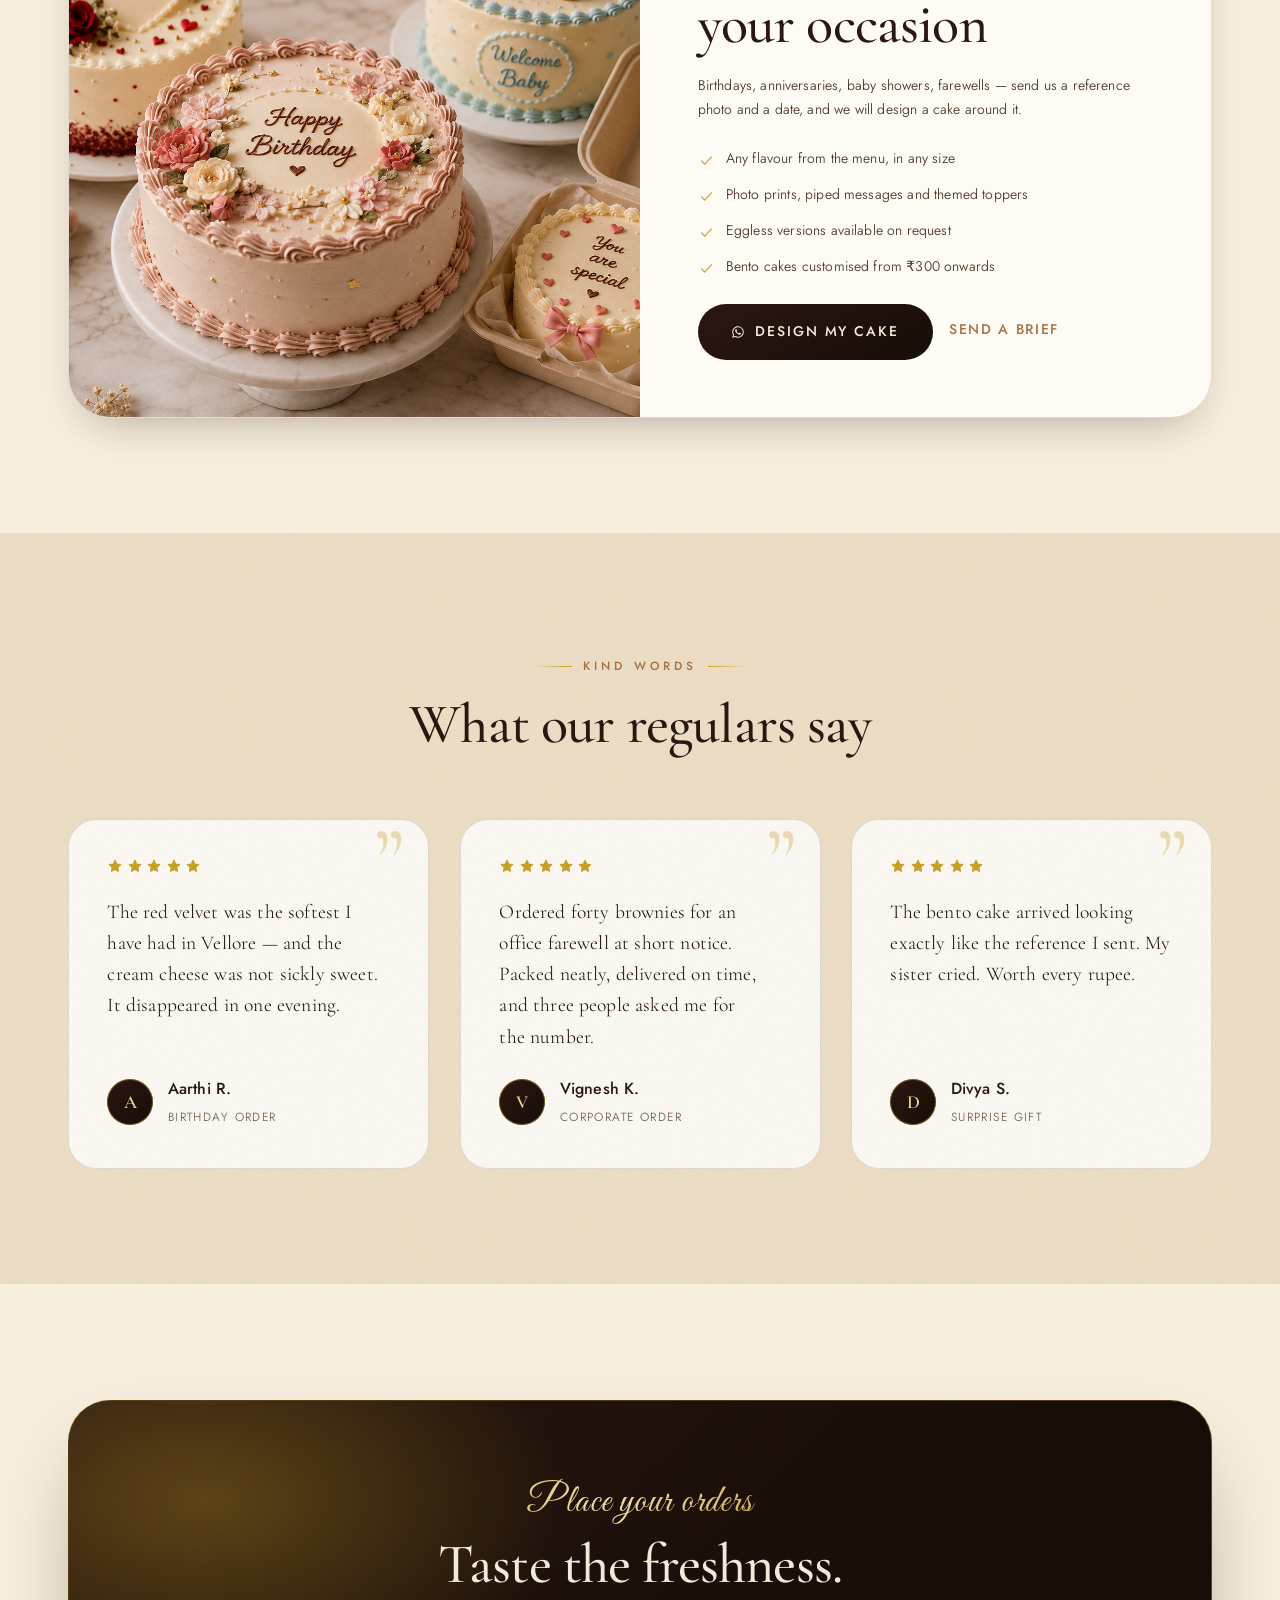
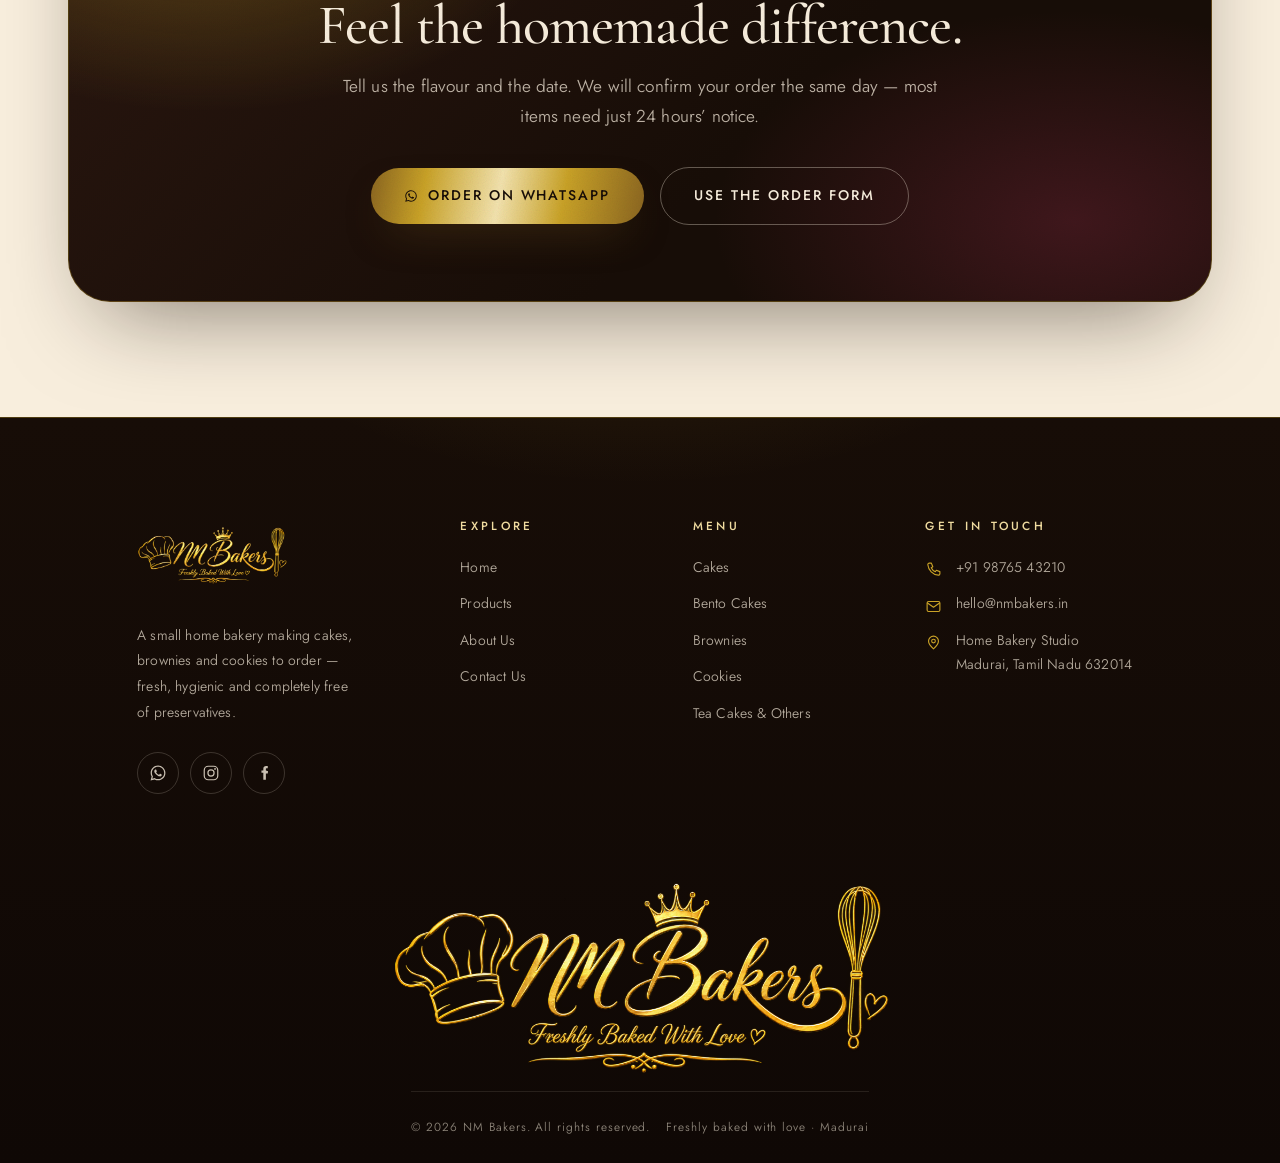
==== commit ebddb3e0: "add hero" ====
--- a/index.html
+++ b/index.html
@@ -20,11 +20,11 @@
     href="https://fonts.googleapis.com/css2?family=Cormorant+Garamond:ital,wght@0,400;0,500;0,600;1,400;1,500&family=Great+Vibes&family=Jost:wght@300;400;500&display=swap"
     rel="stylesheet">
 
-  <link rel="stylesheet" href="assets/css/base.css?v=31">
-  <link rel="stylesheet" href="assets/css/layout.css?v=31">
-  <link rel="stylesheet" href="assets/css/components.css?v=31">
-  <link rel="stylesheet" href="assets/css/animations.css?v=31">
-  <link rel="stylesheet" href="assets/css/pages.css?v=31">
+  <link rel="stylesheet" href="assets/css/base.css?v=35">
+  <link rel="stylesheet" href="assets/css/layout.css?v=35">
+  <link rel="stylesheet" href="assets/css/components.css?v=35">
+  <link rel="stylesheet" href="assets/css/animations.css?v=35">
+  <link rel="stylesheet" href="assets/css/pages.css?v=35">
 </head>
 
 <body class="has-dark-hero page-home">
@@ -442,17 +442,23 @@
     <span>Order now</span>
   </a>
 
-  <script src="assets/js/data.js?v=31"></script>
-  <script src="assets/js/visuals.js?v=31"></script>
-  <script src="assets/js/scroll.js?v=31"></script>
-  <script src="assets/js/app.js?v=31"></script>
+  <script src="assets/js/data.js?v=35"></script>
+  <script src="assets/js/visuals.js?v=35"></script>
+  <script src="assets/js/scroll.js?v=35"></script>
+  <script src="assets/js/app.js?v=35"></script>
   <!-- Colour-theme switcher (a deciding tool) — delete this line to remove it -->
-  <script src="assets/js/theme.js?v=31"></script>
+  <script src="assets/js/theme.js?v=35"></script>
   <script>
     // Home-page-only artwork
     document.addEventListener('DOMContentLoaded', function () {
+      // Name a file for 'kitchen' in NM_IMAGES (data.js) to change this
+      // picture, or drop in kitchen.png. Falls back to the Cakes photo.
       var teaser = document.getElementById('storyTeaserArt');
-      if (teaser && window.NM_ART) teaser.innerHTML = window.NM_ART.get('cake', ['#8A5A34', '#4A2314']);
+      if (teaser && window.NM_ART) {
+        teaser.innerHTML = window.NM_ART.photo('kitchen', 'Inside the NM Bakers kitchen', 'cakes');
+        var frame = teaser.closest('.frame');
+        if (frame) frame.classList.add('frame--photo');
+      }
     });
   </script>
 </body>
--- a/assets/css/animations.css
+++ b/assets/css/animations.css
@@ -447,6 +447,55 @@
   will-change: transform;
 }
 
+/* ---- PHOTO MODE -------------------------------------------------------
+   The drawn cake is a cut-out that floats on the lit plate. A photograph is
+   a rectangle, and its corners cut straight across that plate — which looks
+   broken. So when a real photo is used it fills the plate as a round gold-
+   rimmed medallion instead. Set automatically by app.js. */
+.hero__stage--photo .hero__cake {
+  position: absolute;
+  inset: 12%;
+  width: auto;
+  border-radius: 50%;
+  overflow: hidden;
+  filter: none;
+  box-shadow:
+    inset 0 0 0 2px rgba(var(--gold-rgb), .65),
+    0 0 70px rgba(var(--gold-rgb), .25),
+    0 40px 90px -38px rgba(0, 0, 0, .7);
+}
+
+/* Pictures are stacked on top of each other and cross-faded, so one or many
+   behave identically — a single picture simply never changes. */
+.hero__stage--photo .hero__cake>img {
+  position: absolute;
+  inset: 0;
+  width: 100%;
+  height: 100%;
+  object-fit: cover;
+  border-radius: 50%;
+  /* only zoom on scroll — rotating a photograph inside a circle just makes
+     the picture look tilted */
+  transform: scale(calc(1 + var(--scroll) * .14));
+  transform-origin: 50% 50%;
+  opacity: 0;
+  /* opacity only: a transition on transform would make the zoom lag behind
+     the scroll position */
+  transition: opacity 1.1s var(--ease);
+}
+
+.hero__stage--photo .hero__cake>img.is-active {
+  opacity: 1;
+}
+
+/* the lit plate underneath would only peek out as a hard rim */
+.hero__stage--photo .hero__disc {
+  inset: 10%;
+  background: radial-gradient(circle at 34% 26%,
+      rgba(var(--gold-rgb), .35), transparent 70%);
+  box-shadow: none;
+}
+
 /* Floating price/feature chips around the stage */
 .hero__chip {
   position: absolute;
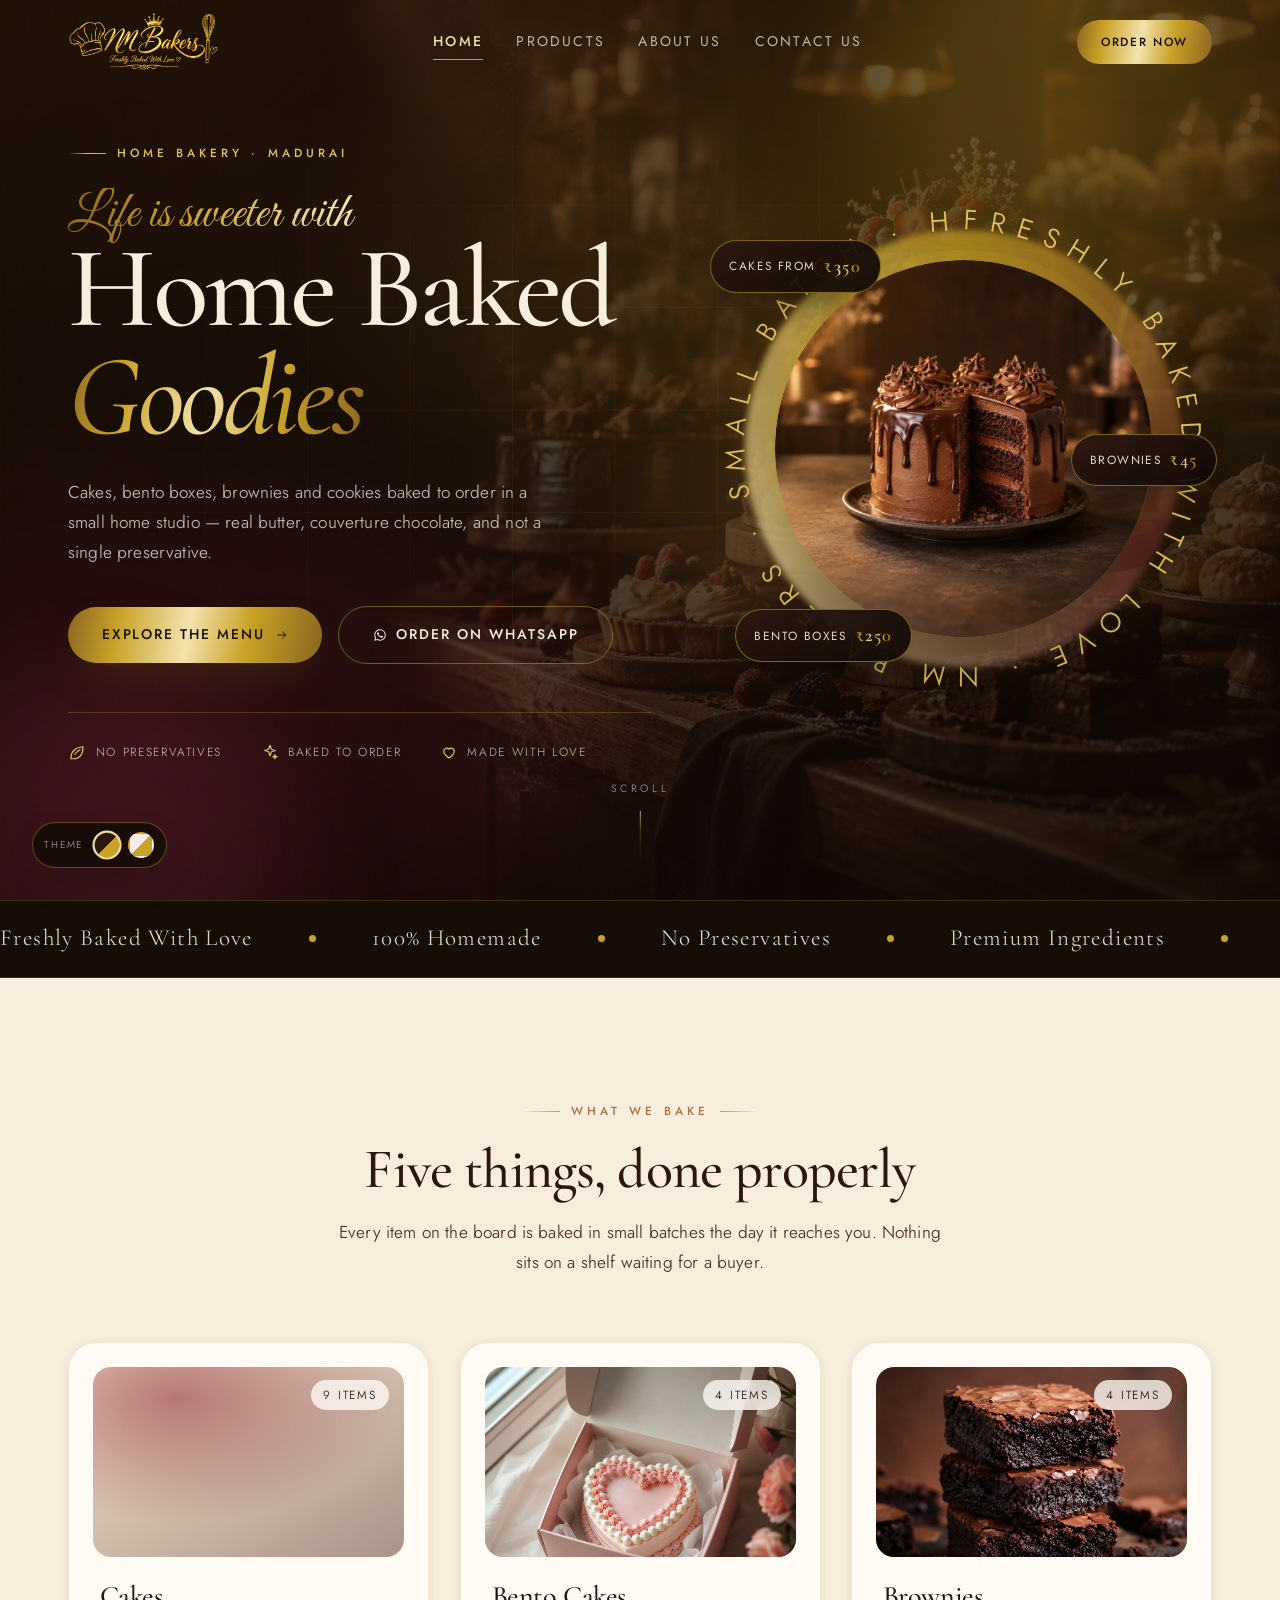
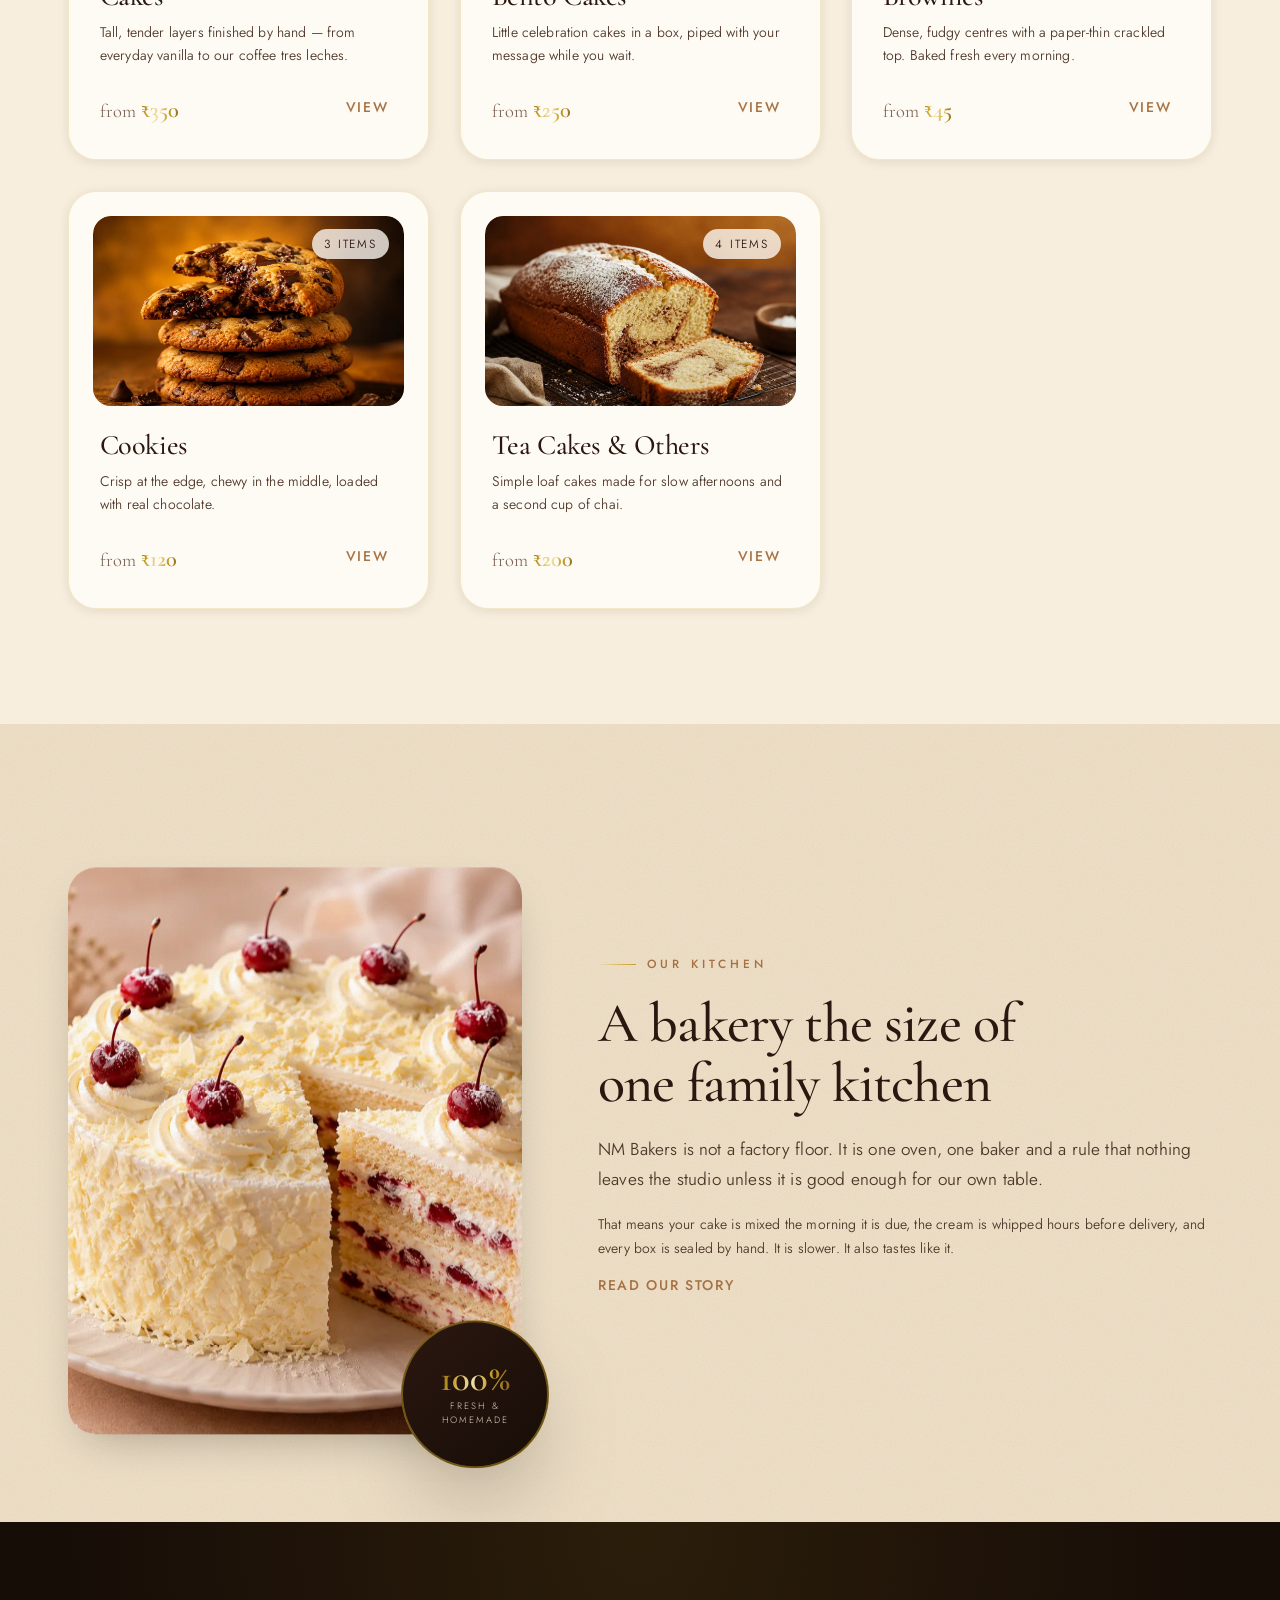
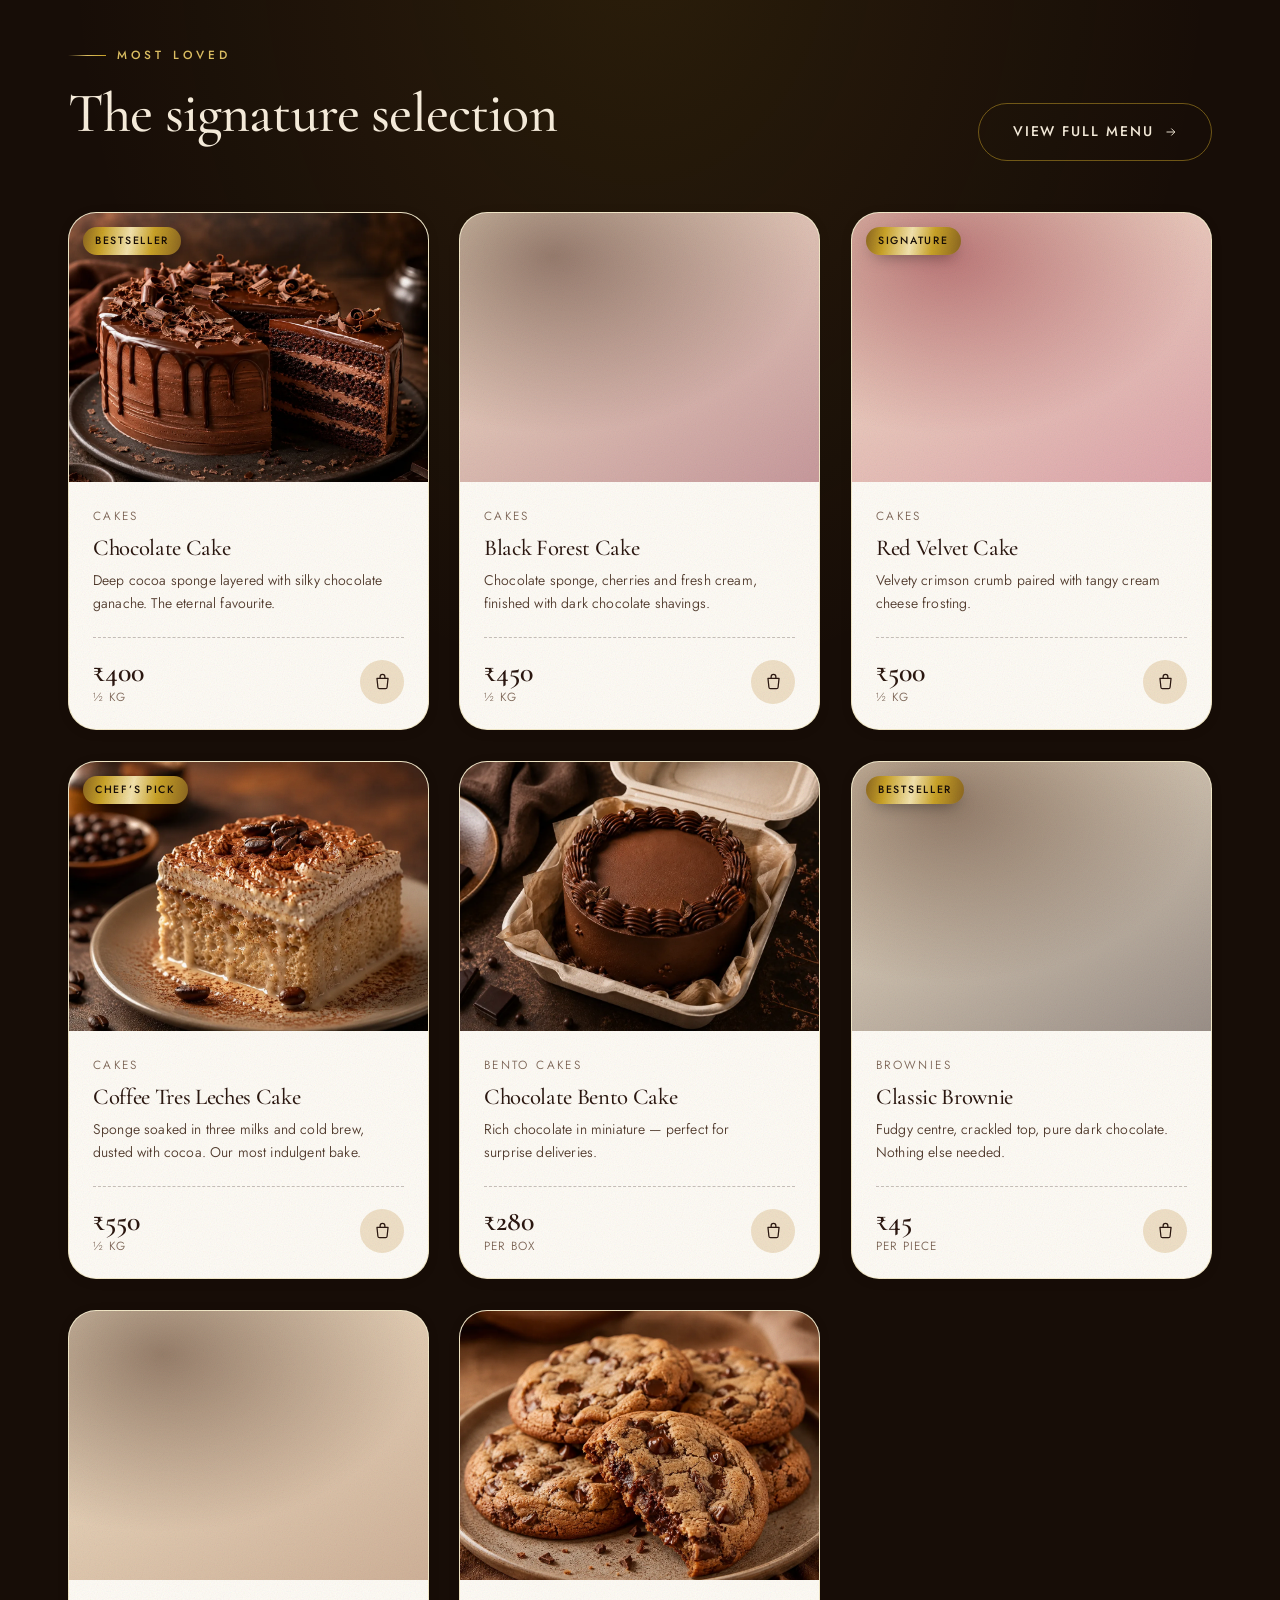
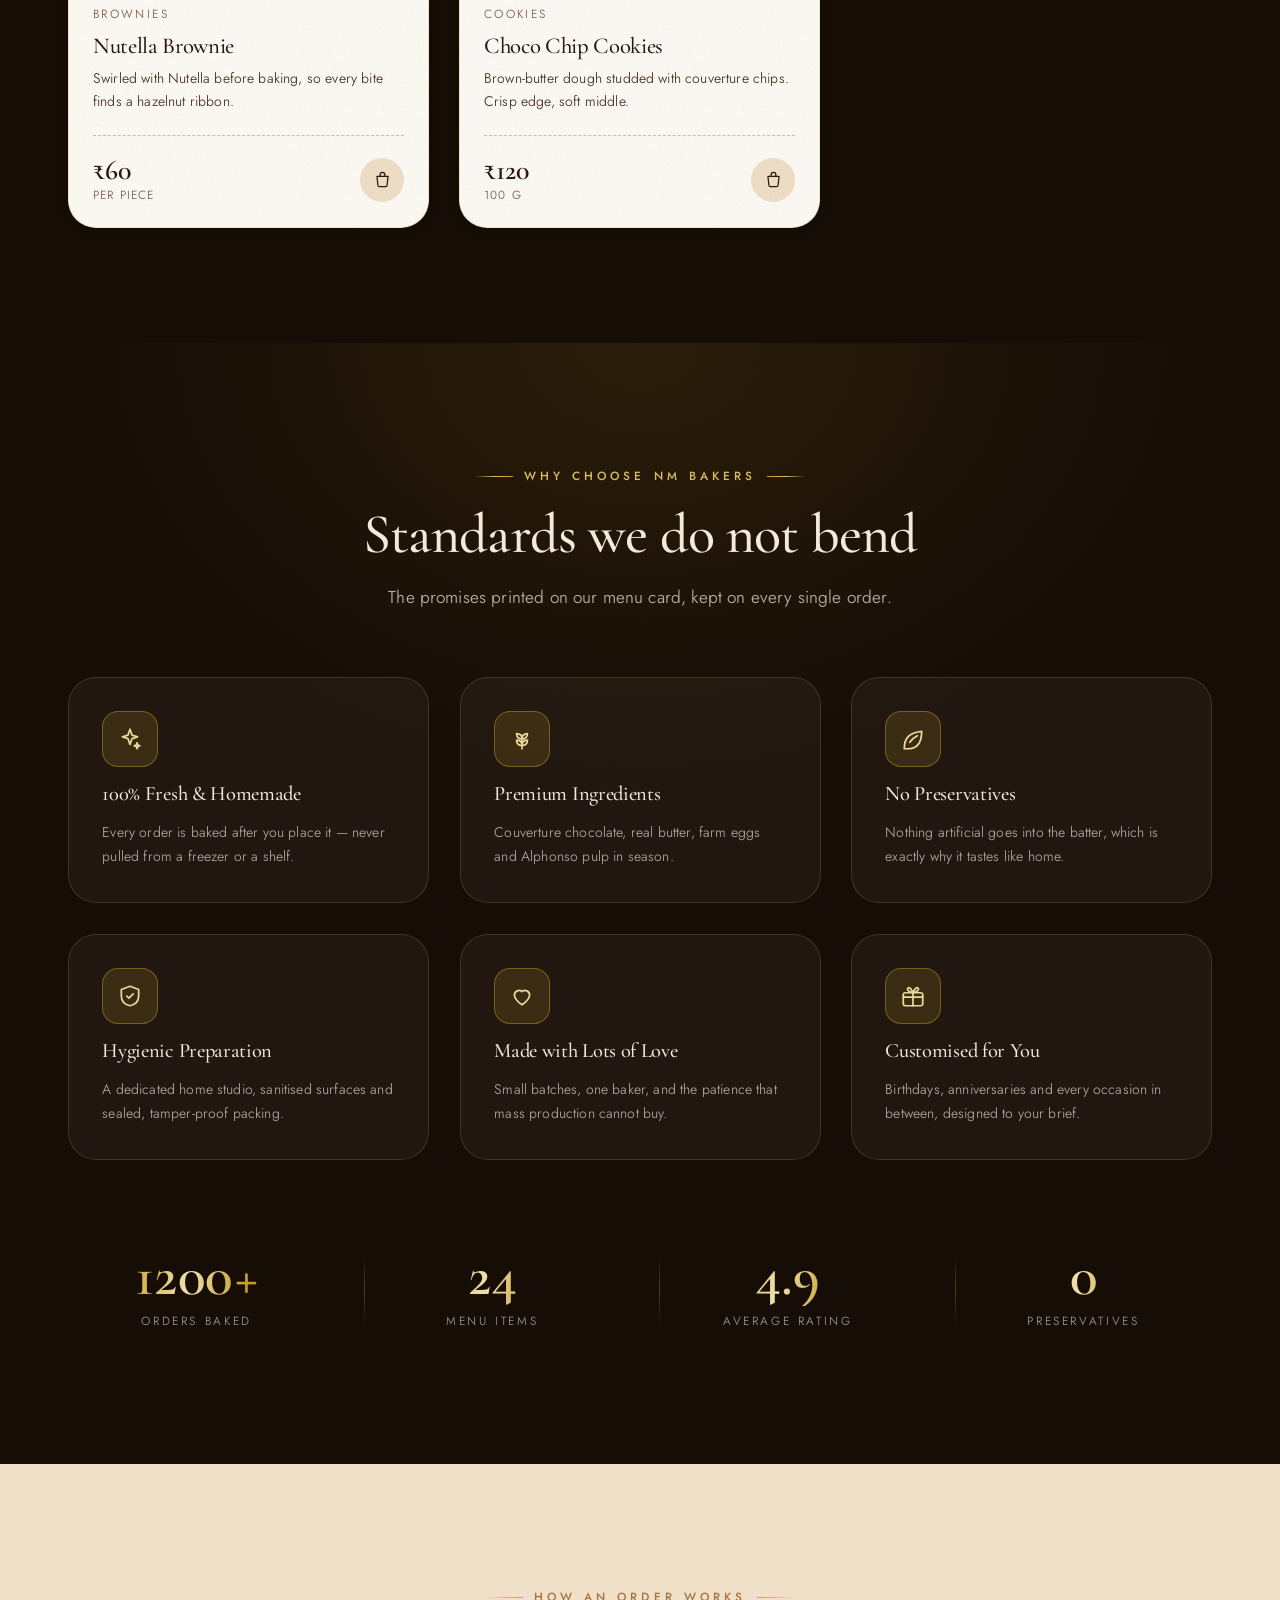
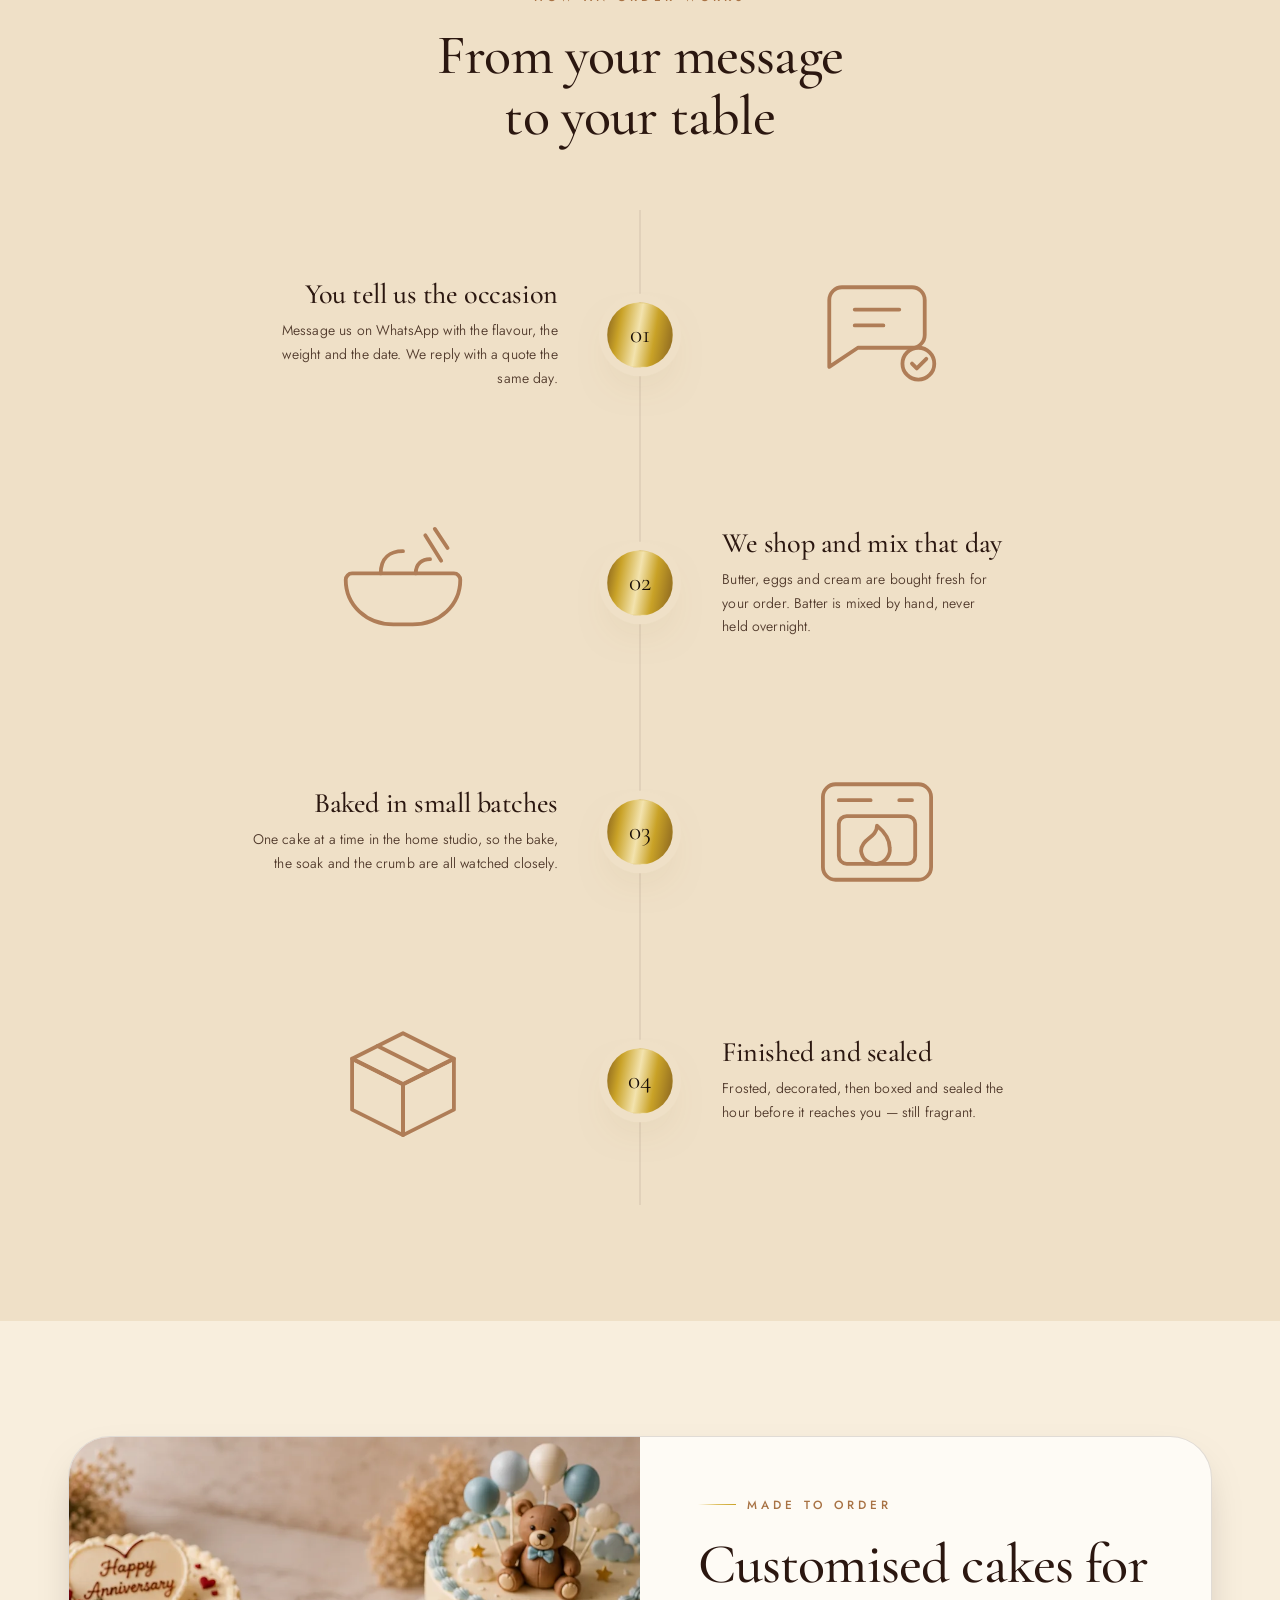
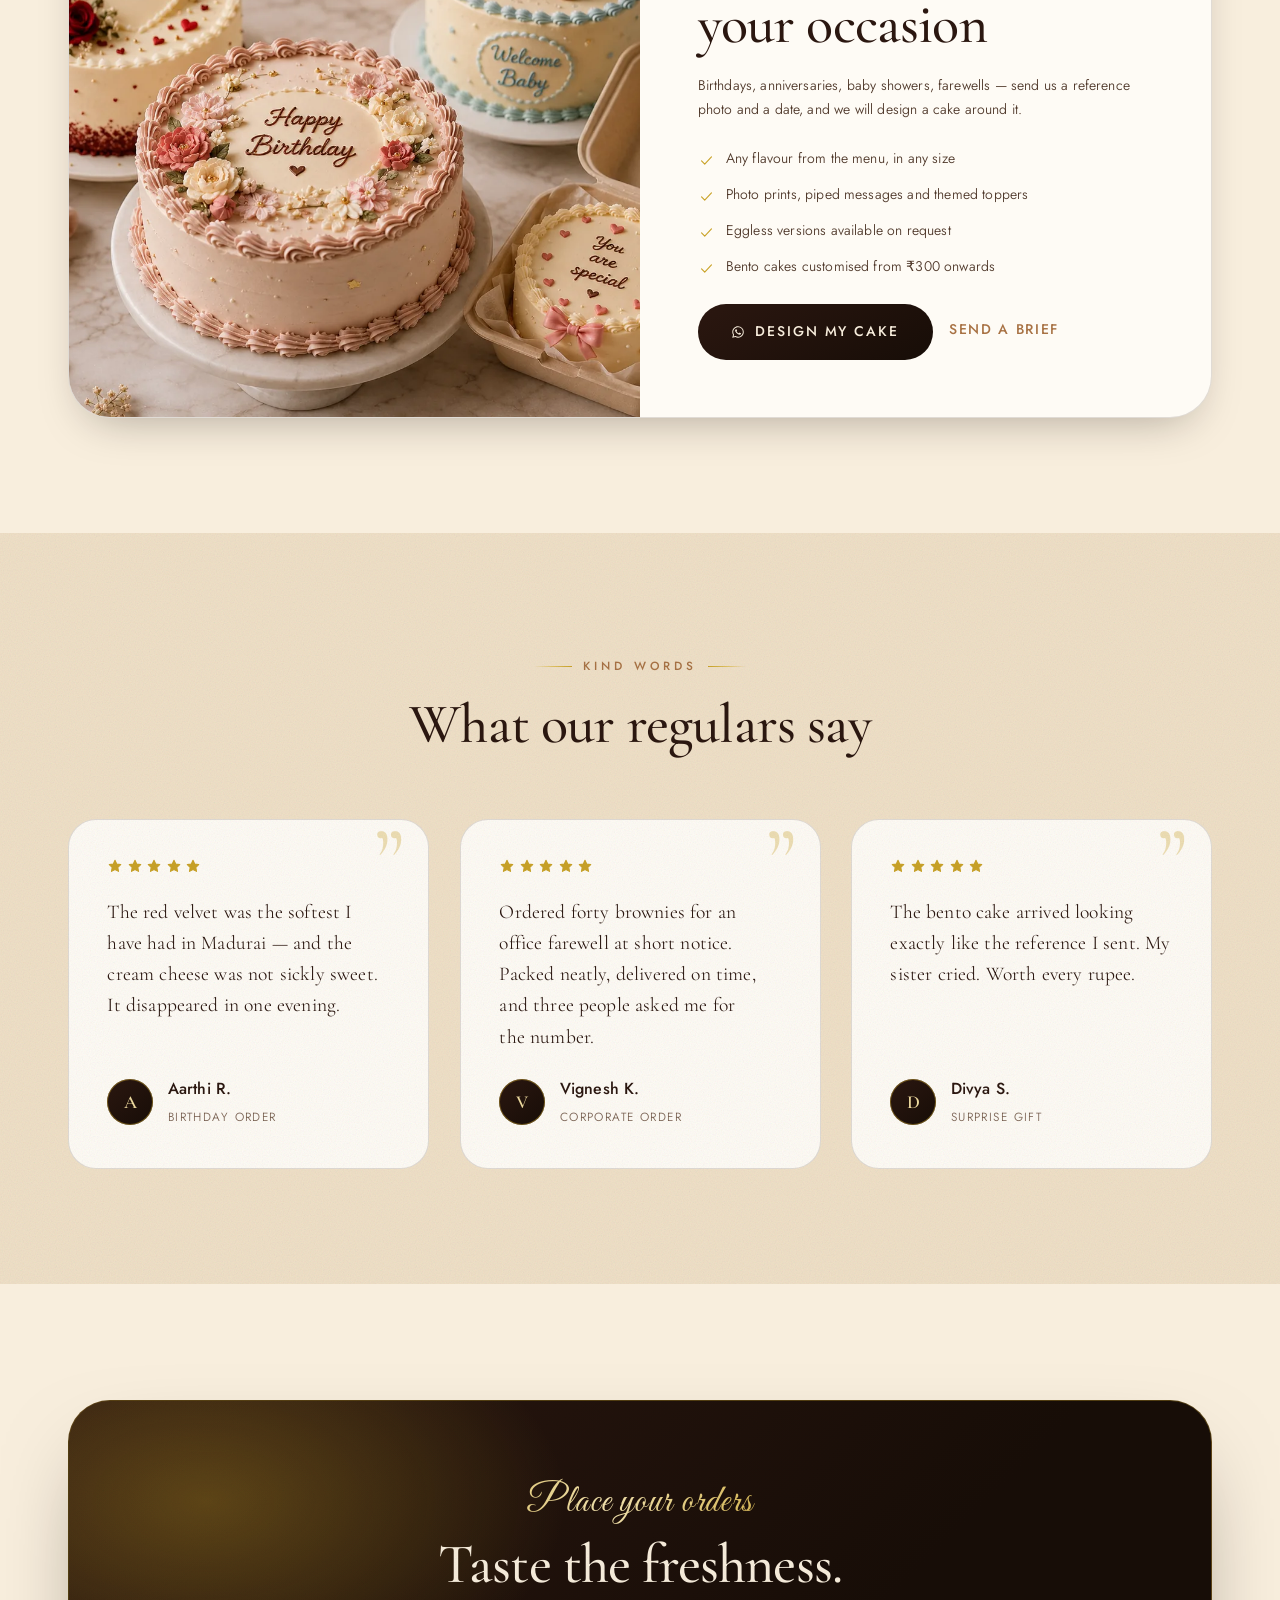
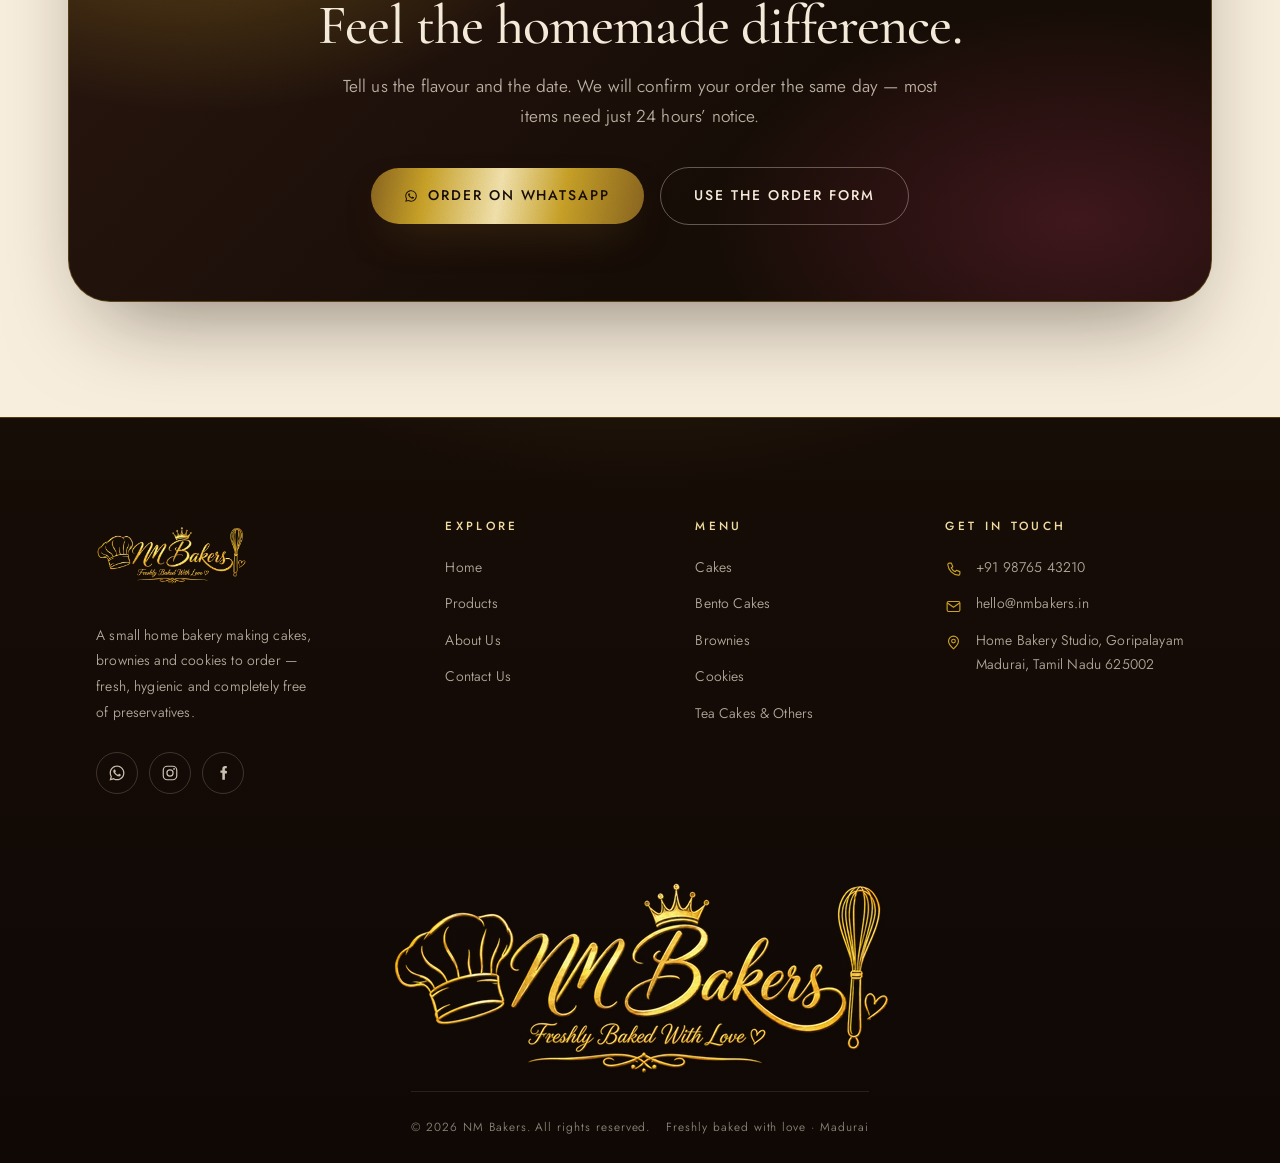
==== commit f6e13192: "web" ====
--- a/index.html
+++ b/index.html
@@ -1,18 +1,74 @@
 <!DOCTYPE html>
-<html lang="en">
+<html lang="en-IN">
 
 <head>
   <meta charset="UTF-8">
   <meta name="viewport" content="width=device-width, initial-scale=1">
-  <title>NM Bakers — Freshly Baked With Love | Premium Home Bakery</title>
-  <meta name="description"
-    content="NM Bakers bakes premium cakes, bento cakes, brownies, cookies and tea cakes fresh to order. 100% homemade, no preservatives, made with lots of love.">
+  <title>NM Bakers — Home Bakery in Madurai | Cakes, Brownies &amp; Cookies</title>
+  <meta name="description" content="Home bakery in Madurai baking fresh cakes, bento cakes, brownies, cookies and tea cakes to order. Cakes from Rs.350. 100% homemade, no preservatives, baked the day it reaches you.">
+  <link rel="canonical" href="https://pugaleeshwaran.github.io/nm-bakers/">
   <meta name="theme-color" content="#170D07">
-
-  <meta property="og:title" content="NM Bakers — Freshly Baked With Love">
-  <meta property="og:description"
-    content="Premium home-baked cakes, brownies and cookies. Made fresh to order, never from a shelf.">
+  <meta name="robots" content="index, follow">
+
+  <!-- how this page looks when shared on WhatsApp, Facebook, etc. -->
   <meta property="og:type" content="website">
+  <meta property="og:site_name" content="NM Bakers">
+  <meta property="og:locale" content="en_IN">
+  <meta property="og:url" content="https://pugaleeshwaran.github.io/nm-bakers/">
+  <meta property="og:title" content="NM Bakers — Home Bakery in Madurai | Cakes, Brownies &amp; Cookies">
+  <meta property="og:description" content="Home bakery in Madurai baking fresh cakes, bento cakes, brownies, cookies and tea cakes to order. Cakes from Rs.350. 100% homemade, no preservatives, baked the day it reaches you.">
+  <meta property="og:image" content="https://pugaleeshwaran.github.io/nm-bakers/assets/images/og-cover.jpg">
+  <meta property="og:image:width" content="1200">
+  <meta property="og:image:height" content="630">
+  <meta name="twitter:card" content="summary_large_image">
+  <meta name="twitter:title" content="NM Bakers — Home Bakery in Madurai | Cakes, Brownies &amp; Cookies">
+  <meta name="twitter:description" content="Home bakery in Madurai baking fresh cakes, bento cakes, brownies, cookies and tea cakes to order. Cakes from Rs.350. 100% homemade, no preservatives, baked the day it reaches you.">
+  <meta name="twitter:image" content="https://pugaleeshwaran.github.io/nm-bakers/assets/images/og-cover.jpg">
+
+  <!-- Business details for Google. TODO: add your real number here as
+       "telephone": "+91XXXXXXXXXX",  right under "email" below. -->
+  <script type="application/ld+json">
+  {
+    "@context": "https://schema.org",
+    "@type": "Bakery",
+    "@id": "https://pugaleeshwaran.github.io/nm-bakers/#bakery",
+    "name": "NM Bakers",
+    "description": "Small-batch home bakery in Madurai making cakes, bento cakes, brownies, cookies and tea cakes to order.",
+    "slogan": "Freshly Baked With Love",
+    "url": "https://pugaleeshwaran.github.io/nm-bakers/",
+    "logo": "https://pugaleeshwaran.github.io/nm-bakers/assets/images/logo.webp",
+    "image": "https://pugaleeshwaran.github.io/nm-bakers/assets/images/og-cover.jpg",
+    "email": "hello@nmbakers.in",
+    "_comment_telephone": "ADD THE REAL NUMBER HERE as \"telephone\": \"+91XXXXXXXXXX\"",
+    "priceRange": "Rs.45 - Rs.550",
+    "servesCuisine": ["Cakes", "Bakery", "Desserts"],
+    "address": {
+      "@type": "PostalAddress",
+      "streetAddress": "Home Bakery Studio, Goripalayam",
+      "addressLocality": "Madurai",
+      "postalCode": "625002",
+      "addressRegion": "Tamil Nadu",
+      "addressCountry": "IN"
+    },
+    "areaServed": { "@type": "City", "name": "Madurai" },
+    "openingHoursSpecification": [
+      { "@type": "OpeningHoursSpecification",
+        "dayOfWeek": ["Monday","Tuesday","Wednesday","Thursday","Friday"],
+        "opens": "09:00", "closes": "20:00" },
+      { "@type": "OpeningHoursSpecification",
+        "dayOfWeek": "Saturday", "opens": "09:00", "closes": "21:00" },
+      { "@type": "OpeningHoursSpecification",
+        "dayOfWeek": "Sunday", "opens": "10:00", "closes": "18:00" }
+    ],
+    "hasMenu": "https://pugaleeshwaran.github.io/nm-bakers/products.html",
+    "makesOffer": [
+      { "@type": "Offer", "name": "Cakes",       "priceCurrency": "INR", "price": "350", "description": "From Rs.350 per half kg" },
+      { "@type": "Offer", "name": "Bento Cakes", "priceCurrency": "INR", "price": "250", "description": "From Rs.250 per box" },
+      { "@type": "Offer", "name": "Brownies",    "priceCurrency": "INR", "price": "45",  "description": "From Rs.45 per piece" },
+      { "@type": "Offer", "name": "Cookies",     "priceCurrency": "INR", "price": "120", "description": "From Rs.120 per 100 g" }
+    ]
+  }
+  </script>
 
   <link rel="preconnect" href="https://fonts.googleapis.com">
   <link rel="preconnect" href="https://fonts.gstatic.com" crossorigin>
@@ -20,11 +76,11 @@
     href="https://fonts.googleapis.com/css2?family=Cormorant+Garamond:ital,wght@0,400;0,500;0,600;1,400;1,500&family=Great+Vibes&family=Jost:wght@300;400;500&display=swap"
     rel="stylesheet">
 
-  <link rel="stylesheet" href="assets/css/base.css?v=35">
-  <link rel="stylesheet" href="assets/css/layout.css?v=35">
-  <link rel="stylesheet" href="assets/css/components.css?v=35">
-  <link rel="stylesheet" href="assets/css/animations.css?v=35">
-  <link rel="stylesheet" href="assets/css/pages.css?v=35">
+  <link rel="stylesheet" href="assets/css/base.css?v=38">
+  <link rel="stylesheet" href="assets/css/layout.css?v=38">
+  <link rel="stylesheet" href="assets/css/components.css?v=38">
+  <link rel="stylesheet" href="assets/css/animations.css?v=38">
+  <link rel="stylesheet" href="assets/css/pages.css?v=38">
 </head>
 
 <body class="has-dark-hero page-home">
@@ -37,7 +93,7 @@
   <header class="site-header">
     <div class="container">
       <a class="brand" href="index.html" aria-label="NM Bakers home">
-        <img src="./assets/images/logo.png" class="mainlogo" alt="">
+        <img src="./assets/images/logo.webp" class="mainlogo" alt="">
       </a>
 
       <nav class="nav" aria-label="Primary">
@@ -92,7 +148,7 @@
         <div class="hero__inner">
 
           <div class="hero__copy">
-            <span class="eyebrow hero__eyebrow" data-reveal="fade">Home Bakery &middot; Est. Vellore</span>
+            <span class="eyebrow hero__eyebrow" data-reveal="fade">Home Bakery &middot; Madurai</span>
 
             <span class="hero__script" data-reveal="up" data-delay="80">Life is sweeter with</span>
 
@@ -368,7 +424,7 @@
 
         <div class="footer__brand">
           <a class="brand" href="index.html">
-            <img src="./assets/images/logo.png" class="mainlogo" alt="">
+            <img src="./assets/images/logo.webp" class="mainlogo" alt="">
           </a>
           <p class="footer__about">
             A small home bakery making cakes, brownies and cookies to order —
@@ -428,7 +484,7 @@
 
       </div>
 
-      <img class="footer__watermark" src="./assets/images/logo.png" aria-hidden="true"></img>
+      <img class="footer__watermark" src="./assets/images/logo.webp" aria-hidden="true"></img>
 
       <div class="footer__bar">
         <span>&copy; <span data-year>2026</span> NM Bakers. All rights reserved.</span>
@@ -442,17 +498,17 @@
     <span>Order now</span>
   </a>
 
-  <script src="assets/js/data.js?v=35"></script>
-  <script src="assets/js/visuals.js?v=35"></script>
-  <script src="assets/js/scroll.js?v=35"></script>
-  <script src="assets/js/app.js?v=35"></script>
+  <script src="assets/js/data.js?v=38"></script>
+  <script src="assets/js/visuals.js?v=38"></script>
+  <script src="assets/js/scroll.js?v=38"></script>
+  <script src="assets/js/app.js?v=38"></script>
   <!-- Colour-theme switcher (a deciding tool) — delete this line to remove it -->
-  <script src="assets/js/theme.js?v=35"></script>
+  <script src="assets/js/theme.js?v=38"></script>
   <script>
     // Home-page-only artwork
     document.addEventListener('DOMContentLoaded', function () {
       // Name a file for 'kitchen' in NM_IMAGES (data.js) to change this
-      // picture, or drop in kitchen.png. Falls back to the Cakes photo.
+      // picture, or drop in kitchen.webp. Falls back to the Cakes photo.
       var teaser = document.getElementById('storyTeaserArt');
       if (teaser && window.NM_ART) {
         teaser.innerHTML = window.NM_ART.photo('kitchen', 'Inside the NM Bakers kitchen', 'cakes');
--- a/assets/css/base.css
+++ b/assets/css/base.css
@@ -57,7 +57,7 @@
      This is the default, used by any page with no picture of its own.
      Per-page pictures are set just below, under "ONE PICTURE PER PAGE".
      Use `none` to switch the photo off and keep the plain dark gradient. */
-  --banner-image: url('../hero-bg/bg.png');
+  --banner-image: url('../hero-bg/bg.webp');
 
   /* How dark the tint over that photo is. Higher = darker = easier to read.
      Drop to about .70 if you want the photo to show through more. */
@@ -71,13 +71,13 @@
    Each page can have its own background photo. Put the file in
    assets/images/ and change the filename on that page's line below.
 
-   All four start on the same hero-bg.png, so the site looks right today.
+   All four start on the same hero-bg.webp, so the site looks right today.
    Change them one at a time as your new photos are ready.
    ========================================================================== */
-body.page-home     { --banner-image: url('../hero-bg/hero-home.png'); }
-body.page-products { --banner-image: url('../hero-bg/hero-products.png'); }
-body.page-about    { --banner-image: url('../hero-bg/hero-about.png'); }
-body.page-contact  { --banner-image: url('../hero-bg/hero-contact.png'); }
+body.page-home     { --banner-image: url('../hero-bg/hero-home.webp'); }
+body.page-products { --banner-image: url('../hero-bg/hero-products.webp'); }
+body.page-about    { --banner-image: url('../hero-bg/hero-about.webp'); }
+body.page-contact  { --banner-image: url('../hero-bg/hero-contact.webp'); }
 
 :root {
 
